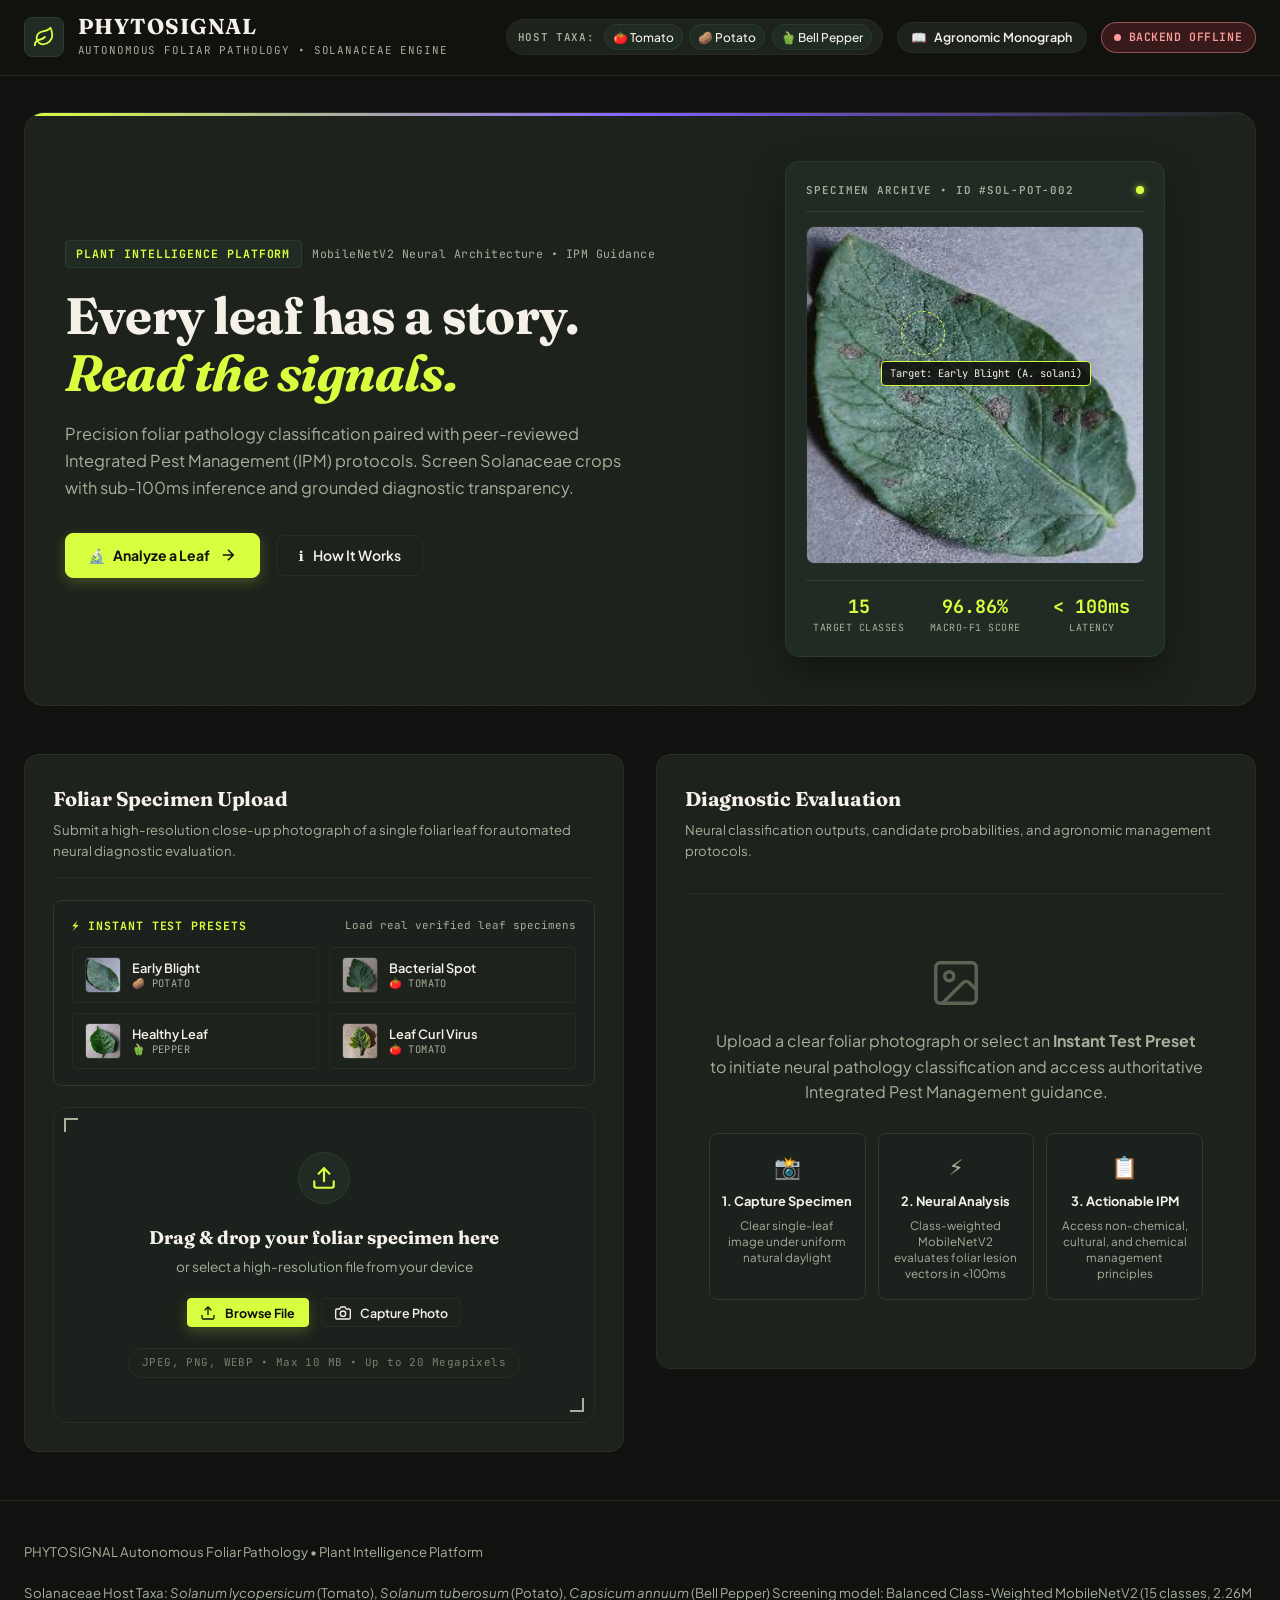
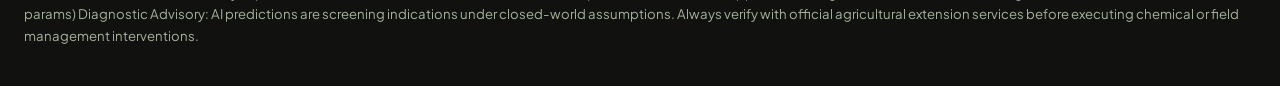
==== frontend/index.html @ 6aa09f36 "feat(safety): integrate leaf-gate model and unsupported species detection into input safety pipeline" ====
<!DOCTYPE html>
<html lang="en">
<head>
  <meta charset="UTF-8">
  <meta name="viewport" content="width=device-width, initial-scale=1.0">
  <meta name="description" content="PHYTOSIGNAL — Commercial-Grade Plant Intelligence Platform for Solanaceae Foliar Disease Screening & IPM Treatment Protocols.">
  <title>PHYTOSIGNAL — The Future of Plant Intelligence</title>
  
  <!-- Botanical Leaf Favicon -->
  <link rel="icon" href="data:image/svg+xml,%3Csvg%20xmlns='http://www.w3.org/2000/svg'%20viewBox='0%200%2024%2024'%3E%3Cpath%20d='M11%2020A7%207%200%200%201%209.8%206.1C15.5%205%2017%204.48%2019%202c1%202%202%204.18%202%208%200%205.5-4.78%2010-10%2010Z'%20fill='%23D7FF3F'/%3E%3C/svg%3E">
  
  <!-- Editorial Google Typography -->
  <link rel="preconnect" href="https://fonts.googleapis.com">
  <link rel="preconnect" href="https://fonts.gstatic.com" crossorigin>
  <link href="https://fonts.googleapis.com/css2?family=Fraunces:ital,opsz,wght@0,9..144,600;0,9..144,700;1,9..144,500;1,9..144,700&family=JetBrains+Mono:wght@400;500;600;700&family=Plus+Jakarta+Sans:wght@400;500;600;700&display=swap" rel="stylesheet">
  
  <!-- Tokenized Editorial Design System Stylesheet -->
  <link rel="stylesheet" href="css/styles.css?v=3.3">
</head>
<body>

  <!-- Top Navigation & Brand Header -->
  <header class="app-header">
    <div class="header-container">
      <div class="brand-section">
        <a href="#" class="brand-glyph" aria-label="PHYTOSIGNAL Home">
          <svg viewBox="0 0 24 24" fill="none" stroke="currentColor" stroke-width="2" stroke-linecap="round" stroke-linejoin="round" aria-hidden="true">
            <path d="M11 20A7 7 0 0 1 9.8 6.1C15.5 5 17 4.48 19 2c1 2 2 4.18 2 8 0 5.5-4.78 10-10 10Z"/>
            <path d="M2 21c0-3 1.85-5.36 5.08-6C9.5 14.52 12 13 13 12"/>
          </svg>
        </a>
        <div class="brand-identity">
          <h1 class="brand-title">PHYTOSIGNAL</h1>
          <p class="brand-subtitle">Autonomous Foliar Pathology &bull; Solanaceae Engine</p>
        </div>
      </div>

      <div class="header-meta">
        <div class="crop-chips" aria-label="Supported Host Crops">
          <span class="chip-label">Host Taxa:</span>
          <span class="chip">🍅 Tomato</span>
          <span class="chip">🥔 Potato</span>
          <span class="chip">🫑 Bell Pepper</span>
        </div>

        <button type="button" id="encyclopedia-open-btn" class="nav-action-btn" aria-label="Open Solanaceae Disease Monograph">
          <span aria-hidden="true">📖</span>
          <span>Agronomic Monograph</span>
        </button>

        <!-- Backend Readiness Indicator Pill -->
        <div id="connection-status" class="status-pill status-checking" role="status" aria-live="polite">
          <span class="status-dot" aria-hidden="true"></span>
          <span id="connection-status-text">Checking backend...</span>
        </div>
      </div>
    </div>
  </header>

  <!-- Editorial Hero Section ("Every leaf has a story.") -->
  <section class="hero-section" aria-label="Product Hero & Capabilities">
    <div class="hero-grid">
      <div class="hero-copy">
        <div class="hero-kicker">
          <span class="kicker-pill">Plant Intelligence Platform</span>
          <span class="kicker-meta">MobileNetV2 Neural Architecture &bull; IPM Guidance</span>
        </div>
        <h2 class="hero-headline">
          Every leaf has a story.<br>
          <span class="hero-headline-accent">Read the signals.</span>
        </h2>
        <p class="hero-standfirst">
          Precision foliar pathology classification paired with peer-reviewed Integrated Pest Management (IPM) protocols. Screen Solanaceae crops with sub-100ms inference and grounded diagnostic transparency.
        </p>
        <div class="hero-actions">
          <a href="#workspace" id="hero-cta-btn" class="btn btn-primary btn-lg">
            <span aria-hidden="true">🔬</span>
            <span>Analyze a Leaf</span>
            <svg width="18" height="18" viewBox="0 0 24 24" fill="none" stroke="currentColor" stroke-width="2" aria-hidden="true">
              <path d="M5 12h14M12 5l7 7-7 7"/>
            </svg>
          </a>
          <button type="button" id="hero-how-it-works-btn" class="btn btn-secondary btn-lg">
            <span aria-hidden="true">ℹ️</span>
            <span>How It Works</span>
          </button>
        </div>
      </div>

      <!-- Hero Specimen Framing Stage -->
      <div class="hero-specimen-stage" aria-hidden="true">
        <div class="specimen-frame">
          <div class="specimen-frame-header">
            <span class="frame-mono-tag">SPECIMEN ARCHIVE &bull; ID #SOL-POT-002</span>
            <span class="frame-status-dot" title="Neural Sensor Calibrated"></span>
          </div>
          <div class="specimen-visual">
            <img class="specimen-hero-img" src="samples/sample_potato_early_blight.jpg" alt="Potato early blight reference specimen" width="340" height="340">
            <div class="specimen-reticle">
              <span class="reticle-target"></span>
              <span class="reticle-label">Target: Early Blight (A. solani)</span>
            </div>
          </div>
          <div class="specimen-frame-footer">
            <div class="specimen-stat">
              <span class="stat-num">15</span>
              <span class="stat-desc">Target Classes</span>
            </div>
            <div class="specimen-stat">
              <span class="stat-num">96.86%</span>
              <span class="stat-desc">Macro-F1 Score</span>
            </div>
            <div class="specimen-stat">
              <span class="stat-num">&lt; 100ms</span>
              <span class="stat-desc">Latency</span>
            </div>
          </div>
        </div>
      </div>
    </div>
  </section>

  <!-- Main Analysis Workspace -->
  <main id="workspace" class="app-container">

    <!-- Dismissible Alert Banner -->
    <div id="alert-banner" class="alert alert-error hidden" role="alert" aria-live="assertive">
      <span class="alert-icon" aria-hidden="true">⚠️</span>
      <div class="alert-content">
        <strong id="alert-title" class="alert-title">Notice</strong>
        <p id="alert-message" class="alert-message"></p>
      </div>
      <button id="alert-dismiss-btn" type="button" class="alert-close" aria-label="Dismiss alert">&times;</button>
    </div>

    <!-- Main Two-Column Analysis Grid -->
    <div class="main-grid">

      <!-- Column 1: Image Upload & Preview Card -->
      <section class="card" aria-labelledby="upload-card-title">
        <div class="card-header">
          <div>
            <h2 id="upload-card-title" class="card-title">Foliar Specimen Upload</h2>
            <p class="card-description">Submit a high-resolution close-up photograph of a single foliar leaf for automated neural diagnostic evaluation.</p>
          </div>
        </div>

        <!-- Quick Test Specimen Presets with Verified Leaf Photographs -->
        <div class="samples-bar">
          <div class="samples-header">
            <span class="samples-title">⚡ Instant Test Presets</span>
            <span class="samples-hint">Load real verified leaf specimens</span>
          </div>
          <div class="samples-grid">
            <button type="button" class="btn-sample" data-sample="sample_potato_early_blight.jpg" data-crop="Potato" data-condition="Early Blight" title="Load Potato Early Blight specimen">
              <img src="samples/sample_potato_early_blight.jpg" alt="Potato early blight thumbnail" width="36" height="36" class="sample-thumbnail">
              <div class="sample-meta">
                <span class="sample-name">Early Blight</span>
                <span class="sample-crop">🥔 Potato</span>
              </div>
            </button>
            <button type="button" class="btn-sample" data-sample="sample_tomato_bacterial_spot.jpg" data-crop="Tomato" data-condition="Bacterial Spot" title="Load Tomato Bacterial Spot specimen">
              <img src="samples/sample_tomato_bacterial_spot.jpg" alt="Tomato bacterial spot thumbnail" width="36" height="36" class="sample-thumbnail">
              <div class="sample-meta">
                <span class="sample-name">Bacterial Spot</span>
                <span class="sample-crop">🍅 Tomato</span>
              </div>
            </button>
            <button type="button" class="btn-sample" data-sample="sample_pepper_healthy.jpg" data-crop="Bell Pepper" data-condition="Healthy" title="Load Healthy Bell Pepper specimen">
              <img src="samples/sample_pepper_healthy.jpg" alt="Healthy bell pepper thumbnail" width="36" height="36" class="sample-thumbnail">
              <div class="sample-meta">
                <span class="sample-name">Healthy Leaf</span>
                <span class="sample-crop">🫑 Pepper</span>
              </div>
            </button>
            <button type="button" class="btn-sample" data-sample="sample_tomato_curl.jpg" data-crop="Tomato" data-condition="Yellow Leaf Curl Virus" title="Load Tomato Yellow Leaf Curl Virus specimen">
              <img src="samples/sample_tomato_curl.jpg" alt="Tomato leaf curl virus thumbnail" width="36" height="36" class="sample-thumbnail">
              <div class="sample-meta">
                <span class="sample-name">Leaf Curl Virus</span>
                <span class="sample-crop">🍅 Tomato</span>
              </div>
            </button>
          </div>
        </div>

        <!-- State 1: Dropzone (Active when no image selected) -->
        <div id="drop-zone" class="drop-zone" tabindex="0" role="button" aria-label="Upload leaf image by drag-and-drop or browsing">
          <div class="drop-zone-icon" aria-hidden="true">
            <svg viewBox="0 0 24 24" fill="none" stroke="currentColor" stroke-width="2" stroke-linecap="round" stroke-linejoin="round">
              <path d="M21 15v4a2 2 0 0 1-2 2H5a2 2 0 0 1-2-2v-4"/>
              <polyline points="17 8 12 3 7 8"/>
              <line x1="12" y1="3" x2="12" y2="15"/>
            </svg>
          </div>
          <p class="drop-zone-primary-text">Drag & drop your foliar specimen here</p>
          <p class="drop-zone-subtext">or select a high-resolution file from your device</p>
          
          <div class="drop-zone-actions">
            <button type="button" id="browse-btn" class="btn btn-primary btn-sm">
              <svg width="16" height="16" viewBox="0 0 24 24" fill="none" stroke="currentColor" stroke-width="2"><path d="M21 15v4a2 2 0 0 1-2 2H5a2 2 0 0 1-2-2v-4"/><polyline points="17 8 12 3 7 8"/><line x1="12" y1="3" x2="12" y2="15"/></svg>
              <span>Browse File</span>
            </button>
            <button type="button" id="camera-btn" class="btn btn-secondary btn-sm">
              <svg width="16" height="16" viewBox="0 0 24 24" fill="none" stroke="currentColor" stroke-width="2"><path d="M23 19a2 2 0 0 1-2 2H3a2 2 0 0 1-2-2V8a2 2 0 0 1 2-2h4l2-3h6l2 3h4a2 2 0 0 1 2 2z"/><circle cx="12" cy="13" r="4"/></svg>
              <span>Capture Photo</span>
            </button>
          </div>

          <input type="file" id="file-input" class="visually-hidden" accept="image/jpeg,image/png,image/webp" aria-label="Choose leaf image file">
          <input type="file" id="camera-input" class="visually-hidden" accept="image/*" capture="environment" aria-label="Take leaf image with camera">
          
          <div>
            <span class="drop-zone-hint">JPEG, PNG, WEBP &bull; Max 10 MB &bull; Up to 20 Megapixels</span>
          </div>
        </div>

        <!-- State 2: Image Preview & Details (Active when file chosen) -->
        <div id="preview-container" class="preview-container hidden">
          <div class="preview-image-wrapper">
            <img id="image-preview" class="preview-image" src="" alt="Selected leaf specimen preview">
          </div>

          <div class="preview-meta">
            <div class="meta-item">
              <span class="meta-label">File Name</span>
              <span id="meta-filename" class="meta-value">&mdash;</span>
            </div>
            <div class="meta-item">
              <span class="meta-label">Resolution</span>
              <span id="meta-dimensions" class="meta-value">&mdash;</span>
            </div>
            <div class="meta-item">
              <span class="meta-label">File Size</span>
              <span id="meta-filesize" class="meta-value">&mdash;</span>
            </div>
          </div>

          <div class="preview-actions">
            <button type="button" id="analyze-btn" class="btn btn-primary" style="flex: 1;">
              <span aria-hidden="true">🔬</span>
              <span>Analyze Foliar Specimen</span>
            </button>
            <button type="button" id="remove-btn" class="btn btn-outline-danger">
              <span>Change Image</span>
            </button>
          </div>
        </div>

        <!-- State 3: Loading Progress Indicator -->
        <div id="loading-container" class="loading-container hidden" role="status" aria-live="polite">
          <div class="spinner" aria-hidden="true"></div>
          <h3 class="loading-title">Evaluating Foliar Morphology...</h3>
          <p class="loading-subtitle">Executing MobileNetV2 neural inference and matching agronomic IPM knowledge base.</p>
        </div>
      </section>

      <!-- Column 2: Diagnostic Results Card -->
      <section class="card results-card" aria-labelledby="results-card-title">
        <div class="card-header">
          <div>
            <h2 id="results-card-title" class="card-title">Diagnostic Evaluation</h2>
            <p class="card-description">Neural classification outputs, candidate probabilities, and agronomic management protocols.</p>
          </div>
          <div style="display: flex; gap: 0.5rem; align-items: center; flex-wrap: wrap;">
            <button type="button" id="copy-guidance-btn" class="btn btn-secondary btn-sm hidden" aria-label="Copy IPM advisory to clipboard">
              <span>📋 Copy Advisory</span>
            </button>
            <button type="button" id="print-advisory-btn" class="btn btn-secondary btn-sm hidden" aria-label="Print advisory report">
              <span>🖨️ Print</span>
            </button>
            <button type="button" id="new-scan-btn" class="btn btn-secondary btn-sm hidden" aria-label="Start a new analysis">
              <span>New Scan</span>
            </button>
          </div>
        </div>

        <!-- Empty State (Shown before any prediction) -->
        <div id="results-empty" class="empty-results-placeholder">
          <svg class="empty-placeholder-icon" viewBox="0 0 24 24" fill="none" stroke="currentColor" stroke-width="1.5" stroke-linecap="round" stroke-linejoin="round" aria-hidden="true">
            <rect width="18" height="18" x="3" y="3" rx="2" ry="2"/>
            <circle cx="9" cy="9" r="2"/>
            <path d="m21 15-3.086-3.086a2 2 0 0 0-2.828 0L6 21"/>
          </svg>
          <p>Upload a clear foliar photograph or select an <strong>Instant Test Preset</strong> to initiate neural pathology classification and access authoritative Integrated Pest Management guidance.</p>

          <div class="empty-steps-container">
            <div class="empty-step">
              <span class="empty-step-icon">📸</span>
              <strong class="empty-step-title">1. Capture Specimen</strong>
              <span class="empty-step-desc">Clear single-leaf image under uniform natural daylight</span>
            </div>
            <div class="empty-step">
              <span class="empty-step-icon">⚡</span>
              <strong class="empty-step-title">2. Neural Analysis</strong>
              <span class="empty-step-desc">Class-weighted MobileNetV2 evaluates foliar lesion vectors in &lt;100ms</span>
            </div>
            <div class="empty-step">
              <span class="empty-step-icon">📋</span>
              <strong class="empty-step-title">3. Actionable IPM</strong>
              <span class="empty-step-desc">Access non-chemical, cultural, and chemical management principles</span>
            </div>
          </div>
        </div>

        <!-- Unsupported / Abstained Input State (no diagnosis is produced) -->
        <div id="results-rejected" class="rejection-state hidden" role="status" aria-live="polite">
          <div class="rejection-icon" aria-hidden="true">
            <svg viewBox="0 0 24 24" fill="none" stroke="currentColor" stroke-width="1.6" stroke-linecap="round" stroke-linejoin="round">
              <path d="M11 20A7 7 0 0 1 9.8 6.1C15.5 5 17 4.48 19 2c1 2 2 4.18 2 8 0 5.5-4.78 10-10 10Z"/>
              <path d="M2 21c0-3 1.85-5.36 5.08-6C9.5 14.52 12 13 13 12"/>
              <line x1="3" y1="3" x2="21" y2="21"/>
            </svg>
          </div>

          <span id="rejection-badge" class="badge badge-warning">Image not verified</span>

          <h3 id="rejection-headline" class="rejection-headline">
            We couldn't verify that this image contains a supported crop leaf.
          </h3>
          <p id="rejection-detail" class="rejection-detail"></p>

          <div class="rejection-guidance">
            <strong>For a reliable screening</strong>
            <ul>
              <li>Photograph a single tomato, potato or bell pepper leaf close up.</li>
              <li>Fill most of the frame with the leaf; avoid wide garden or landscape shots.</li>
              <li>Use even daylight and avoid deep shadow, glare and heavy motion blur.</li>
            </ul>
          </div>

          <button type="button" id="rejection-action-btn" class="btn btn-primary">
            <span aria-hidden="true">↺</span>
            <span>Upload another image</span>
          </button>

          <p class="rejection-note">
            No diagnosis, candidate list or treatment guidance is produced for this image.
          </p>
        </div>

        <!-- Populated Results Content -->
        <div id="results-content" class="hidden" aria-live="polite">

          <!-- Primary Diagnosis Banner -->
          <div class="diagnosis-banner">
            <div class="diagnosis-top">
              <div class="diagnosis-headings">
                <p id="result-crop" class="diagnosis-crop">&mdash;</p>
                <h3 id="result-condition" class="diagnosis-condition">&mdash;</h3>
              </div>
              <span id="result-health-badge" class="badge">&mdash;</span>
            </div>

            <div class="score-panel">
              <span class="score-title">Primary Model Score (Softmax)</span>
              <span id="result-score" class="score-metric">0.0%</span>
            </div>
          </div>

          <!-- Model Score Explanation Notice -->
          <div class="score-context-box">
            <strong>Understanding Model Scores:</strong> Softmax output scores reflect relative distribution across the 15 trained Solanaceae classes under closed-world assumptions. They do not represent calibrated diagnostic certainty or absolute epidemiological probabilities.
          </div>

          <!-- Top 3 Predictions Breakdown -->
          <div class="top-candidates-section">
            <h4 class="section-subtitle">Top 3 Prediction Candidates</h4>
            <div id="candidates-list" class="candidate-list">
              <!-- Dynamically populated candidate items -->
            </div>
          </div>

          <!-- Dedicated Disease Information & Agronomic Guidance Section -->
          <section id="knowledge-section" class="knowledge-section hidden" aria-labelledby="knowledge-section-title">
            <div class="knowledge-header">
              <div class="knowledge-header-left">
                <span aria-hidden="true" class="knowledge-header-icon">🌿</span>
                <h4 id="knowledge-section-title" class="section-subtitle">Agronomic Reference Profile</h4>
              </div>
              <span id="knowledge-context-badge" class="badge badge-primary-subtle">Primary Diagnosis Reference</span>
            </div>

            <!-- Alternative Candidate Exploration Notice -->
            <div id="candidate-exploration-notice" class="alert alert-warning hidden" role="note">
              <span class="alert-icon" aria-hidden="true">ℹ️</span>
              <div class="alert-content">
                <strong class="alert-title">Reference information for this candidate — not a confirmed diagnosis.</strong>
                <p id="candidate-exploration-desc" class="alert-message"></p>
              </div>
            </div>

            <!-- Knowledge Loading State -->
            <div id="knowledge-loading" class="knowledge-loading-box hidden" role="status" aria-live="polite">
              <div class="spinner-small" aria-hidden="true"></div>
              <span>Retrieving agronomic reference profile from knowledge base...</span>
            </div>

            <!-- Knowledge Error & Retry State -->
            <div id="knowledge-error" class="alert alert-error hidden" role="alert">
              <span class="alert-icon" aria-hidden="true">⚠️</span>
              <div class="alert-content">
                <strong class="alert-title">Reference Information Temporarily Unavailable</strong>
                <p id="knowledge-error-message" class="alert-message">Agronomic reference details could not be loaded. The model prediction results above remain valid.</p>
                <button type="button" id="knowledge-retry-btn" class="btn btn-secondary btn-sm" style="margin-top: 0.65rem;">
                  <span>Retry Loading Guidance</span>
                </button>
              </div>
            </div>

            <!-- Populated Knowledge Details Container (Populated safely via DOM APIs) -->
            <div id="knowledge-details" class="knowledge-details hidden">
              <!-- Dynamically rendered knowledge blocks -->
            </div>
          </section>

          <!-- Advisory Disclaimer -->
          <div class="disclaimer-card">
            <div class="disclaimer-header">
              <span aria-hidden="true">📋</span>
              <span>Agronomic Advisory Disclaimer</span>
            </div>
            <p id="result-disclaimer" class="disclaimer-body">&mdash;</p>
          </div>

        </div>
      </section>

    </div>
  </main>

  <!-- How It Works Educational Modal -->
  <div id="how-it-works-modal" class="modal-backdrop hidden" role="dialog" aria-modal="true" aria-labelledby="how-it-works-title">
    <div class="modal-dialog">
      <div class="modal-header">
        <h3 id="how-it-works-title" class="modal-title">
          <span>🔬</span>
          <span>How PHYTOSIGNAL Works</span>
        </h3>
        <button type="button" id="how-it-works-close-btn" class="modal-close-btn" aria-label="Close modal">&times;</button>
      </div>
      <div class="modal-body">
        <div class="knowledge-block">
          <h4 class="knowledge-block-title">
            <span>🌿</span>
            <span>1. Foliar Input Standardization</span>
          </h4>
          <p class="knowledge-text">
            The platform ingests JPEG, PNG, and WebP foliar images up to 10 MB and 20 megapixels. The input image is preprocessed deterministically: bounded memory allocation, decompression bomb safeguards, aspect-ratio preservation, and normalization to 224&times;224 RGB tensors.
          </p>
        </div>

        <div class="knowledge-block">
          <h4 class="knowledge-block-title">
            <span>⚡</span>
            <span>2. MobileNetV2 Neural Feature Extraction</span>
          </h4>
          <p class="knowledge-text">
            A class-weighted MobileNetV2 architecture with depthwise separable convolutions analyzes hierarchical lesion features (chlorosis, necrotic spots, concentric rings, pustules, vascular browning). Inference executes with sub-100ms latency on CPU, generating distribution scores across 15 trained Solanaceae classes.
          </p>
        </div>

        <div class="knowledge-block">
          <h4 class="knowledge-block-title">
            <span>⚖️</span>
            <span>3. Closed-World Softmax Distribution</span>
          </h4>
          <p class="knowledge-text">
            Output scores represent relative softmax distribution across the 15 registered classes under closed-world assumptions. They do not constitute calibrated statistical certainties. The top-3 candidate classes are always surfaced to ensure diagnostic transparency.
          </p>
        </div>

        <div class="knowledge-block">
          <h4 class="knowledge-block-title">
            <span>📋</span>
            <span>4. Grounded IPM Knowledge Base Integration</span>
          </h4>
          <p class="knowledge-text">
            Each condition is linked to peer-reviewed Integrated Pest Management (IPM) protocols. The system provides causal pathogen taxonomy, foliar symptom summaries, environmental transmission factors, non-chemical & cultural controls, and cautious chemical principles.
          </p>
        </div>

        <div class="knowledge-callout knowledge-callout-warning">
          <strong>Advisory Limitation:</strong> PHYTOSIGNAL is an automated foliar screening assistant, not a definitive agronomic laboratory diagnosis. Always consult certified agricultural extension specialists before applying pesticide interventions.
        </div>
      </div>
    </div>
  </div>

  <!-- Disease Encyclopedia Modal Dialog -->
  <div id="encyclopedia-modal" class="modal-backdrop hidden" role="dialog" aria-modal="true" aria-labelledby="encyclopedia-title">
    <div class="modal-dialog">
      <div class="modal-header">
        <h3 id="encyclopedia-title" class="modal-title">
          <span>🌿</span>
          <span>Solanaceae Disease Monograph & Encyclopedia</span>
        </h3>
        <button type="button" id="encyclopedia-close-btn" class="modal-close-btn" aria-label="Close encyclopedia">&times;</button>
      </div>
      <div class="modal-body">
        <div class="encyclopedia-select-row">
          <label for="encyclopedia-select" class="encyclopedia-select-label">Select Disease Condition (15 Registered Classes):</label>
          <select id="encyclopedia-select" class="encyclopedia-select">
            <optgroup label="🍅 Tomato (Solanum lycopersicum)">
              <option value="5">Tomato: Bacterial Spot (Xanthomonas spp.)</option>
              <option value="6">Tomato: Early Blight (Alternaria solani)</option>
              <option value="7">Tomato: Late Blight (Phytophthora infestans)</option>
              <option value="8">Tomato: Leaf Mold (Passalora fulva)</option>
              <option value="9">Tomato: Septoria Leaf Spot (Septoria lycopersici)</option>
              <option value="10">Tomato: Spider Mites (Tetranychus urticae)</option>
              <option value="11">Tomato: Target Spot (Corynespora cassiicola)</option>
              <option value="12">Tomato: Yellow Leaf Curl Virus (TYLCV)</option>
              <option value="13">Tomato: Mosaic Virus (ToMV)</option>
              <option value="14">Tomato: Healthy Specimen</option>
            </optgroup>
            <optgroup label="🥔 Potato (Solanum tuberosum)">
              <option value="2">Potato: Early Blight (Alternaria solani)</option>
              <option value="3">Potato: Late Blight (Phytophthora infestans)</option>
              <option value="4">Potato: Healthy Specimen</option>
            </optgroup>
            <optgroup label="🫑 Bell Pepper (Capsicum annuum)">
              <option value="0">Bell Pepper: Bacterial Spot (Xanthomonas euvesicatoria)</option>
              <option value="1">Bell Pepper: Healthy Specimen</option>
            </optgroup>
          </select>
        </div>

        <div id="encyclopedia-loading" class="knowledge-loading-box hidden" role="status" aria-live="polite">
          <div class="spinner-small" aria-hidden="true"></div>
          <span>Retrieving complete agronomic monograph from knowledge base...</span>
        </div>

        <div id="encyclopedia-content" class="knowledge-details">
          <!-- Dynamically populated via safe DOM APIs -->
        </div>
      </div>
    </div>
  </div>

  <!-- Interactive Toast Notification -->
  <div id="toast" class="toast hidden" role="status" aria-live="polite">
    <span id="toast-icon">✓</span>
    <span id="toast-message">Copied to clipboard</span>
  </div>

  <!-- Professional Footer -->
  <footer class="app-footer">
    <div class="footer-container">
      <div class="footer-brand">
        <span class="footer-logo">PHYTOSIGNAL</span>
        <span class="footer-tagline">Autonomous Foliar Pathology &bull; Plant Intelligence Platform</span>
      </div>
      <div class="footer-meta">
        <span>Solanaceae Host Taxa: <em>Solanum lycopersicum</em> (Tomato), <em>Solanum tuberosum</em> (Potato), <em>Capsicum annuum</em> (Bell Pepper)</span>
        <span>Screening model: Balanced Class-Weighted MobileNetV2 (15 classes, 2.26M params)</span>
        <span class="footer-disclaimer">Diagnostic Advisory: AI predictions are screening indications under closed-world assumptions. Always verify with official agricultural extension services before executing chemical or field management interventions.</span>
      </div>
    </div>
  </footer>

  <!-- Scripts -->
  <script src="js/api.js?v=3.3"></script>
  <script src="js/app.js?v=3.3"></script>
</body>
</html>
---- frontend/css/styles.css ----
/**
 * PHYTOSIGNAL — The Future of Plant Intelligence
 * High-End AgriTech Editorial Design System & Responsive Styles
 *
 * Primary Palette:
 * - Obsidian Ink:      #11120F
 * - Deep Forest:       #202C23
 * - Acid Lime:         #D7FF3F
 * - Electric Violet:   #8561FF
 * - Warm Ivory:        #F5F1E8
 * - Muted Sage:        #A5B19A
 * - Soft Graphite:     #2A2D27
 */

/* ==========================================================================
   Design Tokens & CSS Custom Properties
   ========================================================================== */
:root {
  /* Brand Primitive Colors */
  --color-obsidian: #11120F;
  --color-deep-forest: #202C23;
  --color-acid-lime: #D7FF3F;
  --color-electric-violet: #8561FF;
  --color-warm-ivory: #F5F1E8;
  --color-muted-sage: #A5B19A;
  --color-soft-graphite: #2A2D27;

  /* Extended Surface & Contrast Tones */
  --color-bg-base: #11120F;
  --color-bg-elevated: #181A16;
  --color-surface-dark: #1E221C;
  --color-surface-forest: #202C23;
  --color-surface-card: #1B211C;
  --color-surface-ivory: #F5F1E8;
  --color-surface-ivory-card: #FAF8F2;
  --color-surface-ivory-muted: #EAE4D5;

  /* Typography Colors */
  --color-text-ivory: #F5F1E8;
  --color-text-sage: #A5B19A;
  --color-text-dim: #75816B;
  --color-text-obsidian: #11120F;
  --color-text-graphite: #2A2D27;
  --color-text-muted-dark: #464E40;

  /* Interactive & Accent States */
  --color-accent-primary: #D7FF3F;        /* Acid Lime */
  --color-accent-primary-hover: #C5EE2F;
  --color-accent-secondary: #8561FF;      /* Electric Violet */
  --color-accent-secondary-hover: #734DEC;

  /* Borders & Rules */
  --color-border-dark: #2A2D27;
  --color-border-forest: #2D3A2F;
  --color-border-sage-subtle: rgba(165, 177, 154, 0.22);
  --color-border-ivory: #DFD7C7;
  --color-border-focus: #D7FF3F;

  /* Status Colors (WCAG AA Compliant Combinations) */
  --color-healthy-bg: #1B2E20;
  --color-healthy-text: #D7FF3F;
  --color-healthy-border: rgba(215, 255, 63, 0.4);

  --color-diseased-bg: #381A1A;
  --color-diseased-text: #FF9B9B;
  --color-diseased-border: rgba(255, 155, 155, 0.45);

  --color-warning-bg: #322812;
  --color-warning-text: #FFD25F;
  --color-warning-border: rgba(255, 210, 95, 0.45);

  --color-info-bg: #221E38;
  --color-info-text: #BAA4FF;
  --color-info-border: rgba(186, 164, 255, 0.45);

  /* Typography Stacks */
  --font-display: "Playfair Display", "Fraunces", "Outfit", Georgia, serif;
  --font-sans: "Plus Jakarta Sans", system-ui, -apple-system, BlinkMacSystemFont, "Segoe UI", Roboto, "Helvetica Neue", sans-serif;
  --font-mono: "JetBrains Mono", ui-monospace, SFMono-Regular, Menlo, Monaco, Consolas, monospace;

  /* Geometric Dimensions & Layout */
  --container-max-width: 1280px;
  --radius-xs: 4px;
  --radius-sm: 8px;
  --radius-md: 14px;
  --radius-lg: 20px;
  --radius-full: 9999px;

  /* Motion & Transitions */
  --transition-fast: 140ms cubic-bezier(0.4, 0, 0.2, 1);
  --transition-normal: 240ms cubic-bezier(0.16, 1, 0.3, 1);
  --transition-spring: 380ms cubic-bezier(0.34, 1.56, 0.64, 1);
}

/* ==========================================================================
   CSS Reset & Base Architecture
   ========================================================================== */
*, *::before, *::after {
  box-sizing: border-box;
  margin: 0;
  padding: 0;
}

html {
  font-size: 16px;
  -webkit-text-size-adjust: 100%;
  scroll-behavior: smooth;
  height: 100%;
}

body {
  font-family: var(--font-sans);
  background-color: var(--color-bg-base);
  color: var(--color-text-ivory);
  line-height: 1.6;
  min-height: 100%;
  display: flex;
  flex-direction: column;
  -webkit-font-smoothing: antialiased;
  -moz-osx-font-smoothing: grayscale;
  background-image: 
    radial-gradient(rgba(165, 177, 154, 0.04) 1px, transparent 1px);
  background-size: 24px 24px;
}

a {
  color: inherit;
  text-decoration: none;
  transition: color var(--transition-fast);
}

img {
  max-width: 100%;
  display: block;
}

button {
  font-family: inherit;
  cursor: pointer;
}

.visually-hidden {
  position: absolute !important;
  width: 1px !important;
  height: 1px !important;
  padding: 0 !important;
  margin: -1px !important;
  overflow: hidden !important;
  clip: rect(0, 0, 0, 0) !important;
  white-space: nowrap !important;
  border: 0 !important;
}

.hidden {
  display: none !important;
}

/* Focus Visibility */
:focus-visible {
  outline: 2px solid var(--color-acid-lime);
  outline-offset: 3px;
}

/* ==========================================================================
   Top Navigation & Header
   ========================================================================== */
.app-header {
  background-color: rgba(17, 18, 15, 0.94);
  backdrop-filter: blur(12px);
  -webkit-backdrop-filter: blur(12px);
  border-bottom: 1px solid var(--color-border-dark);
  position: sticky;
  top: 0;
  z-index: 50;
  padding: 0.95rem 1.5rem;
}

.header-container {
  max-width: var(--container-max-width);
  margin: 0 auto;
  display: flex;
  align-items: center;
  justify-content: space-between;
  flex-wrap: wrap;
  gap: 1.25rem;
}

.brand-section {
  display: flex;
  align-items: center;
  gap: 0.85rem;
}

.brand-glyph {
  width: 40px;
  height: 40px;
  background: var(--color-deep-forest);
  border: 1px solid var(--color-border-forest);
  border-radius: var(--radius-sm);
  display: flex;
  align-items: center;
  justify-content: center;
  color: var(--color-acid-lime);
  flex-shrink: 0;
  transition: transform var(--transition-spring), border-color var(--transition-fast);
}

.brand-glyph:hover {
  transform: rotate(-6deg) scale(1.06);
  border-color: var(--color-acid-lime);
}

.brand-glyph svg {
  width: 22px;
  height: 22px;
}

.brand-identity {
  display: flex;
  flex-direction: column;
}

.brand-title {
  font-family: var(--font-display);
  font-size: 1.35rem;
  font-weight: 700;
  letter-spacing: 0.04em;
  color: var(--color-warm-ivory);
  line-height: 1.1;
  text-transform: uppercase;
}

.brand-subtitle {
  font-family: var(--font-mono);
  font-size: 0.68rem;
  letter-spacing: 0.08em;
  color: var(--color-muted-sage);
  text-transform: uppercase;
  margin-top: 0.2rem;
}

.header-meta {
  display: flex;
  align-items: center;
  gap: 0.85rem;
  flex-wrap: wrap;
}

.crop-chips {
  display: flex;
  align-items: center;
  gap: 0.4rem;
  background: var(--color-surface-dark);
  border: 1px solid var(--color-border-dark);
  padding: 0.25rem 0.65rem;
  border-radius: var(--radius-full);
}

.chip-label {
  font-family: var(--font-mono);
  font-size: 0.68rem;
  font-weight: 600;
  color: var(--color-muted-sage);
  text-transform: uppercase;
  letter-spacing: 0.06em;
  margin-right: 0.2rem;
}

.chip {
  font-size: 0.75rem;
  font-weight: 500;
  padding: 0.15rem 0.5rem;
  border-radius: var(--radius-full);
  background: var(--color-deep-forest);
  color: var(--color-warm-ivory);
  border: 1px solid var(--color-border-forest);
  transition: all var(--transition-fast);
}

.chip:hover {
  border-color: var(--color-acid-lime);
  color: var(--color-acid-lime);
  transform: translateY(-1px);
}

/* Nav Action Buttons */
.nav-action-btn {
  background: var(--color-surface-dark);
  color: var(--color-warm-ivory);
  border: 1px solid var(--color-border-dark);
  font-size: 0.78rem;
  font-weight: 600;
  padding: 0.4rem 0.85rem;
  border-radius: var(--radius-full);
  display: inline-flex;
  align-items: center;
  gap: 0.45rem;
  transition: all var(--transition-fast);
}

.nav-action-btn:hover {
  background: var(--color-deep-forest);
  border-color: var(--color-acid-lime);
  color: var(--color-acid-lime);
  transform: translateY(-1px);
}

/* Status Indicator Pill */
.status-pill {
  display: inline-flex;
  align-items: center;
  gap: 0.45rem;
  padding: 0.35rem 0.8rem;
  border-radius: var(--radius-full);
  font-family: var(--font-mono);
  font-size: 0.72rem;
  font-weight: 600;
  text-transform: uppercase;
  letter-spacing: 0.05em;
  transition: all var(--transition-normal);
}

.status-dot {
  width: 7px;
  height: 7px;
  border-radius: 50%;
  display: inline-block;
  flex-shrink: 0;
}

.status-checking {
  background: var(--color-warning-bg);
  color: var(--color-warning-text);
  border: 1px solid var(--color-warning-border);
}

.status-checking .status-dot {
  background-color: #FFD25F;
  animation: pulse-dot 1.4s infinite;
}

.status-ready {
  background: var(--color-healthy-bg);
  color: var(--color-acid-lime);
  border: 1px solid var(--color-healthy-border);
}

.status-ready .status-dot {
  background-color: var(--color-acid-lime);
  box-shadow: 0 0 8px rgba(215, 255, 63, 0.6);
}

.status-offline {
  background: var(--color-diseased-bg);
  color: var(--color-diseased-text);
  border: 1px solid var(--color-diseased-border);
}

.status-offline .status-dot {
  background-color: #FF9B9B;
}

@keyframes pulse-dot {
  0%, 100% { opacity: 1; transform: scale(1); }
  50% { opacity: 0.35; transform: scale(0.8); }
}

/* ==========================================================================
   Editorial Hero Section ("Every leaf has a story.")
   ========================================================================== */
.hero-section {
  max-width: var(--container-max-width);
  margin: 2.25rem auto 1.5rem;
  padding: 0 1.5rem;
  width: 100%;
}

.hero-grid {
  display: grid;
  grid-template-columns: 1.25fr 0.95fr;
  gap: 2.5rem;
  align-items: center;
  background: var(--color-surface-dark);
  border: 1px solid var(--color-border-dark);
  border-radius: var(--radius-lg);
  padding: 3rem 2.5rem;
  position: relative;
  overflow: hidden;
}

.hero-grid::before {
  content: '';
  position: absolute;
  top: 0;
  left: 0;
  width: 100%;
  height: 3px;
  background: linear-gradient(90deg, var(--color-acid-lime) 0%, var(--color-electric-violet) 50%, transparent 100%);
}

.hero-copy {
  display: flex;
  flex-direction: column;
}

.hero-kicker {
  display: flex;
  align-items: center;
  gap: 0.65rem;
  flex-wrap: wrap;
  margin-bottom: 1.15rem;
}

.kicker-pill {
  font-family: var(--font-mono);
  font-size: 0.72rem;
  font-weight: 700;
  text-transform: uppercase;
  letter-spacing: 0.08em;
  background: var(--color-deep-forest);
  color: var(--color-acid-lime);
  border: 1px solid var(--color-border-forest);
  padding: 0.25rem 0.65rem;
  border-radius: var(--radius-xs);
}

.kicker-meta {
  font-family: var(--font-mono);
  font-size: 0.72rem;
  color: var(--color-muted-sage);
  letter-spacing: 0.04em;
}

.hero-headline {
  font-family: var(--font-display);
  font-size: clamp(2.2rem, 4vw, 3.4rem);
  font-weight: 700;
  color: var(--color-warm-ivory);
  letter-spacing: -0.015em;
  line-height: 1.12;
  margin-bottom: 1.15rem;
}

.hero-headline-accent {
  font-style: italic;
  color: var(--color-acid-lime);
}

.hero-standfirst {
  font-size: 1.025rem;
  color: var(--color-muted-sage);
  line-height: 1.65;
  max-width: 580px;
  margin-bottom: 2rem;
}

.hero-actions {
  display: flex;
  align-items: center;
  gap: 1rem;
  flex-wrap: wrap;
}

/* Hero Specimen Framing Stage */
.hero-specimen-stage {
  display: flex;
  justify-content: center;
}

.specimen-frame {
  background: var(--color-surface-forest);
  border: 1px solid var(--color-border-forest);
  border-radius: var(--radius-md);
  padding: 1.25rem;
  width: 100%;
  max-width: 380px;
  box-shadow: 0 16px 36px rgba(0, 0, 0, 0.4);
  position: relative;
}

.specimen-frame-header {
  display: flex;
  align-items: center;
  justify-content: space-between;
  padding-bottom: 0.75rem;
  margin-bottom: 0.85rem;
  border-bottom: 1px solid rgba(165, 177, 154, 0.15);
}

.frame-mono-tag {
  font-family: var(--font-mono);
  font-size: 0.68rem;
  font-weight: 600;
  color: var(--color-muted-sage);
  letter-spacing: 0.08em;
}

.frame-status-dot {
  width: 8px;
  height: 8px;
  background-color: var(--color-acid-lime);
  border-radius: 50%;
  box-shadow: 0 0 6px rgba(215, 255, 63, 0.7);
}

.specimen-visual {
  position: relative;
  width: 100%;
  aspect-ratio: 1 / 1;
  border-radius: var(--radius-sm);
  overflow: hidden;
  background: #0D120E;
  border: 1px solid rgba(165, 177, 154, 0.2);
}

.specimen-hero-img {
  width: 100%;
  height: 100%;
  object-fit: cover;
  transition: transform 0.6s cubic-bezier(0.16, 1, 0.3, 1);
}

.specimen-frame:hover .specimen-hero-img {
  transform: scale(1.05);
}

.specimen-reticle {
  position: absolute;
  top: 25%;
  left: 28%;
  pointer-events: none;
}

.reticle-target {
  width: 44px;
  height: 44px;
  border: 1.5px dashed var(--color-acid-lime);
  border-radius: 50%;
  display: block;
  animation: pulse-reticle 2.5s infinite;
}

@keyframes pulse-reticle {
  0%, 100% { transform: scale(1); opacity: 0.9; }
  50% { transform: scale(1.15); opacity: 0.5; }
}

.reticle-label {
  position: absolute;
  top: 50px;
  left: -20px;
  background: rgba(17, 18, 15, 0.88);
  border: 1px solid var(--color-acid-lime);
  color: var(--color-warm-ivory);
  font-family: var(--font-mono);
  font-size: 0.65rem;
  padding: 0.2rem 0.5rem;
  border-radius: var(--radius-xs);
  white-space: nowrap;
}

.specimen-frame-footer {
  display: grid;
  grid-template-columns: repeat(3, 1fr);
  gap: 0.75rem;
  padding-top: 1rem;
  margin-top: 1rem;
  border-top: 1px solid rgba(165, 177, 154, 0.15);
  text-align: center;
}

.specimen-stat {
  display: flex;
  flex-direction: column;
}

.stat-num {
  font-family: var(--font-mono);
  font-size: 1.15rem;
  font-weight: 700;
  color: var(--color-acid-lime);
  line-height: 1.1;
}

.stat-desc {
  font-family: var(--font-mono);
  font-size: 0.62rem;
  color: var(--color-muted-sage);
  text-transform: uppercase;
  letter-spacing: 0.05em;
  margin-top: 0.2rem;
}

/* Hero Responsive Breakpoints */
@media (max-width: 980px) {
  .hero-grid {
    grid-template-columns: 1fr;
    padding: 2.25rem 1.75rem;
    gap: 2rem;
  }

  .hero-specimen-stage {
    justify-content: flex-start;
  }

  .specimen-frame {
    max-width: 100%;
  }
}

@media (max-width: 640px) {
  .hero-section {
    padding: 0 1rem;
    margin: 1.25rem auto 1rem;
  }

  .hero-grid {
    padding: 1.5rem 1.15rem;
    gap: 1.5rem;
  }

  .hero-headline {
    font-size: 1.85rem;
  }

  .hero-standfirst {
    font-size: 0.95rem;
  }

  .hero-actions {
    flex-direction: column;
    width: 100%;
  }

  .hero-actions .btn {
    width: 100%;
  }

  .specimen-frame {
    padding: 1rem;
  }

  .specimen-frame-footer {
    grid-template-columns: repeat(3, 1fr);
    gap: 0.35rem;
  }

  .stat-num {
    font-size: 1rem;
  }

  .stat-desc {
    font-size: 0.58rem;
  }

  .app-header {
    padding: 0.75rem 1rem;
  }

  .header-container {
    flex-direction: column;
    align-items: flex-start;
    gap: 0.75rem;
  }

  .header-meta {
    width: 100%;
    justify-content: space-between;
    gap: 0.5rem;
  }

  .crop-chips {
    flex-wrap: wrap;
  }
}

/* ==========================================================================
   Buttons & Micro-Interactions
   ========================================================================== */
.btn {
  display: inline-flex;
  align-items: center;
  justify-content: center;
  gap: 0.55rem;
  font-family: var(--font-sans);
  font-size: 0.875rem;
  font-weight: 600;
  padding: 0.65rem 1.35rem;
  border-radius: var(--radius-sm);
  cursor: pointer;
  border: 1px solid transparent;
  transition: all var(--transition-fast);
  white-space: nowrap;
}

.btn:disabled {
  opacity: 0.45;
  cursor: not-allowed;
  transform: none !important;
}

/* Hero Primary: Acid Lime on Obsidian Ink */
.btn-hero-primary,
.btn-primary {
  background: var(--color-acid-lime);
  color: var(--color-obsidian);
  font-weight: 700;
  border-color: var(--color-acid-lime);
  box-shadow: 0 4px 14px rgba(215, 255, 63, 0.22);
}

.btn-hero-primary:hover:not(:disabled),
.btn-primary:hover:not(:disabled) {
  background: var(--color-accent-primary-hover);
  color: var(--color-obsidian);
  border-color: var(--color-accent-primary-hover);
  transform: translateY(-2px);
  box-shadow: 0 6px 20px rgba(215, 255, 63, 0.35);
}

.btn-hero-secondary {
  background: transparent;
  color: var(--color-warm-ivory);
  border: 1px solid var(--color-border-forest);
}

.btn-hero-secondary:hover:not(:disabled) {
  background: var(--color-surface-dark);
  border-color: var(--color-muted-sage);
  transform: translateY(-2px);
}

.btn-secondary {
  background: var(--color-surface-dark);
  color: var(--color-warm-ivory);
  border: 1px solid var(--color-border-dark);
}

.btn-secondary:hover:not(:disabled) {
  background: var(--color-deep-forest);
  border-color: var(--color-muted-sage);
  transform: translateY(-1px);
}

.btn-sm {
  font-size: 0.78rem;
  padding: 0.35rem 0.8rem;
  border-radius: var(--radius-xs);
}

.btn-outline-danger {
  background: transparent;
  color: #FF9B9B;
  border-color: rgba(255, 155, 155, 0.3);
}

.btn-outline-danger:hover:not(:disabled) {
  background: var(--color-diseased-bg);
  border-color: #FF9B9B;
}

/* ==========================================================================
   Main Application Body & Two-Column Grid
   ========================================================================== */
.app-container {
  max-width: var(--container-max-width);
  margin: 1.5rem auto 3rem;
  padding: 0 1.5rem;
  width: 100%;
  flex: 1;
}

.main-grid {
  display: grid;
  grid-template-columns: 1fr 1fr;
  gap: 2rem;
  align-items: start;
}

@media (max-width: 980px) {
  .main-grid {
    grid-template-columns: 1fr;
    gap: 2rem;
  }
}

/* ==========================================================================
   Cards & Surfaces
   ========================================================================== */
.card {
  background: var(--color-surface-dark);
  border: 1px solid var(--color-border-dark);
  border-radius: var(--radius-md);
  padding: 1.75rem;
  position: relative;
  overflow: hidden;
  transition: border-color var(--transition-fast);
}

.card:hover {
  border-color: var(--color-border-forest);
}

.card-header {
  display: flex;
  align-items: flex-start;
  justify-content: space-between;
  margin-bottom: 1.35rem;
  padding-bottom: 1rem;
  border-bottom: 1px solid var(--color-border-dark);
  gap: 1rem;
  flex-wrap: wrap;
}

.card-title {
  font-family: var(--font-display);
  font-size: 1.25rem;
  font-weight: 700;
  color: var(--color-warm-ivory);
  letter-spacing: -0.01em;
}

.card-description {
  font-size: 0.825rem;
  color: var(--color-muted-sage);
  margin-top: 0.25rem;
}

/* ==========================================================================
   Instant Specimen Presets Bar
   ========================================================================== */
.samples-bar {
  background: var(--color-surface-card);
  border: 1px solid var(--color-border-forest);
  border-radius: var(--radius-sm);
  padding: 1rem 1.15rem;
  margin-bottom: 1.35rem;
}

.samples-header {
  display: flex;
  align-items: center;
  justify-content: space-between;
  margin-bottom: 0.75rem;
}

.samples-title {
  font-family: var(--font-mono);
  font-size: 0.72rem;
  font-weight: 700;
  color: var(--color-acid-lime);
  text-transform: uppercase;
  letter-spacing: 0.08em;
  display: flex;
  align-items: center;
  gap: 0.4rem;
}

.samples-hint {
  font-family: var(--font-mono);
  font-size: 0.68rem;
  color: var(--color-muted-sage);
}

.samples-grid {
  display: grid;
  grid-template-columns: repeat(2, 1fr);
  gap: 0.65rem;
}

@media (max-width: 520px) {
  .samples-grid {
    grid-template-columns: 1fr;
  }
}

.btn-sample {
  background: var(--color-surface-dark);
  color: var(--color-warm-ivory);
  border: 1px solid var(--color-border-dark);
  padding: 0.55rem 0.75rem;
  border-radius: var(--radius-xs);
  cursor: pointer;
  display: flex;
  align-items: center;
  gap: 0.65rem;
  transition: all var(--transition-fast);
  text-align: left;
  width: 100%;
}

.btn-sample:hover {
  background: var(--color-deep-forest);
  border-color: var(--color-acid-lime);
  transform: translateY(-2px);
  box-shadow: 0 4px 12px rgba(0, 0, 0, 0.3);
}

.btn-sample img {
  width: 36px !important;
  height: 36px !important;
  max-width: 36px !important;
  max-height: 36px !important;
  border-radius: var(--radius-xs);
  object-fit: cover;
  border: 1px solid var(--color-border-forest);
  flex-shrink: 0;
  display: block;
}

.sample-meta {
  display: flex;
  flex-direction: column;
  overflow: hidden;
}

.sample-name {
  font-size: 0.8rem;
  font-weight: 600;
  color: var(--color-warm-ivory);
  white-space: nowrap;
  overflow: hidden;
  text-overflow: ellipsis;
}

.sample-crop {
  font-family: var(--font-mono);
  font-size: 0.65rem;
  color: var(--color-muted-sage);
  text-transform: uppercase;
  letter-spacing: 0.04em;
}

/* ==========================================================================
   Image Drop Zone Canvas (Refined Scientific Surface)
   ========================================================================== */
.drop-zone {
  border: 1px solid var(--color-border-dark);
  border-radius: var(--radius-md);
  padding: 2.75rem 1.75rem;
  text-align: center;
  background: var(--color-surface-card);
  cursor: pointer;
  transition: all var(--transition-normal);
  position: relative;
}

/* Precise Technical Corner Marks */
.drop-zone::before,
.drop-zone::after {
  content: '';
  position: absolute;
  width: 14px;
  height: 14px;
  pointer-events: none;
}

.drop-zone::before {
  top: 10px;
  left: 10px;
  border-top: 2px solid var(--color-muted-sage);
  border-left: 2px solid var(--color-muted-sage);
}

.drop-zone::after {
  bottom: 10px;
  right: 10px;
  border-bottom: 2px solid var(--color-muted-sage);
  border-right: 2px solid var(--color-muted-sage);
}

.drop-zone:hover {
  border-color: var(--color-acid-lime);
  background: #172119;
  transform: translateY(-2px);
}

.drop-zone.drag-over {
  border-color: var(--color-acid-lime);
  background: var(--color-deep-forest);
  box-shadow: 0 0 24px rgba(215, 255, 63, 0.15);
}

.drop-zone-icon {
  width: 52px;
  height: 52px;
  margin: 0 auto 1.15rem;
  background: var(--color-deep-forest);
  border: 1px solid var(--color-border-forest);
  border-radius: 50%;
  display: flex;
  align-items: center;
  justify-content: center;
  color: var(--color-acid-lime);
  transition: transform var(--transition-spring), border-color var(--transition-fast);
}

.drop-zone:hover .drop-zone-icon {
  transform: translateY(-3px) scale(1.08);
  border-color: var(--color-acid-lime);
}

.drop-zone-icon svg {
  width: 26px;
  height: 26px;
}

.drop-zone-primary-text {
  font-family: var(--font-display);
  font-size: 1.15rem;
  font-weight: 700;
  color: var(--color-warm-ivory);
  margin-bottom: 0.25rem;
}

.drop-zone-subtext {
  font-size: 0.85rem;
  color: var(--color-muted-sage);
  margin-bottom: 1.25rem;
}

.drop-zone-actions {
  display: flex;
  align-items: center;
  justify-content: center;
  gap: 0.75rem;
  flex-wrap: wrap;
  margin-bottom: 1.25rem;
}

.drop-zone-hint {
  font-family: var(--font-mono);
  font-size: 0.68rem;
  color: var(--color-text-dim);
  background: var(--color-surface-dark);
  border: 1px solid var(--color-border-dark);
  padding: 0.35rem 0.8rem;
  border-radius: var(--radius-full);
  display: inline-block;
  letter-spacing: 0.04em;
}

/* ==========================================================================
   Image Preview Canvas
   ========================================================================== */
.preview-container {
  display: flex;
  flex-direction: column;
  gap: 1.25rem;
  animation: fadeIn var(--transition-normal);
}

.preview-image-wrapper {
  position: relative;
  width: 100%;
  max-height: 380px;
  border-radius: var(--radius-sm);
  overflow: hidden;
  background: #090B09;
  border: 1px solid var(--color-border-forest);
  display: flex;
  align-items: center;
  justify-content: center;
}

.preview-image {
  max-width: 100%;
  max-height: 380px;
  object-fit: contain;
  display: block;
  transition: transform var(--transition-normal);
}

.preview-image-wrapper:hover .preview-image {
  transform: scale(1.02);
}

.preview-meta {
  display: grid;
  grid-template-columns: repeat(3, 1fr);
  gap: 0.75rem;
  background: var(--color-surface-card);
  padding: 0.95rem;
  border-radius: var(--radius-sm);
  border: 1px solid var(--color-border-forest);
}

.meta-item {
  display: flex;
  flex-direction: column;
}

.meta-label {
  font-family: var(--font-mono);
  font-size: 0.65rem;
  font-weight: 700;
  text-transform: uppercase;
  letter-spacing: 0.08em;
  color: var(--color-muted-sage);
  margin-bottom: 0.25rem;
}

.meta-value {
  font-family: var(--font-mono);
  font-size: 0.825rem;
  font-weight: 600;
  color: var(--color-warm-ivory);
  white-space: nowrap;
  overflow: hidden;
  text-overflow: ellipsis;
}

.preview-actions {
  display: flex;
  gap: 0.75rem;
  flex-wrap: wrap;
}

/* ==========================================================================
   Loading State (Scientific Progress Indicator)
   ========================================================================== */
.loading-container {
  padding: 3.5rem 1.5rem;
  text-align: center;
  display: flex;
  flex-direction: column;
  align-items: center;
  justify-content: center;
  animation: fadeIn var(--transition-normal);
}

.spinner {
  width: 48px;
  height: 48px;
  border: 3px solid rgba(215, 255, 63, 0.15);
  border-top-color: var(--color-acid-lime);
  border-radius: 50%;
  animation: spin 0.85s linear infinite;
  margin-bottom: 1.5rem;
}

.spinner-small {
  width: 16px;
  height: 16px;
  border: 2px solid rgba(215, 255, 63, 0.2);
  border-top-color: var(--color-acid-lime);
  border-radius: 50%;
  animation: spin 0.85s linear infinite;
  display: inline-block;
  flex-shrink: 0;
}

@keyframes spin {
  to { transform: rotate(360deg); }
}

.loading-title {
  font-family: var(--font-display);
  font-size: 1.25rem;
  font-weight: 700;
  color: var(--color-warm-ivory);
  margin-bottom: 0.4rem;
}

.loading-subtitle {
  font-size: 0.85rem;
  color: var(--color-muted-sage);
  max-width: 400px;
}

/* ==========================================================================
   Alert Banners
   ========================================================================== */
.alert {
  display: flex;
  align-items: flex-start;
  gap: 0.75rem;
  padding: 1rem 1.25rem;
  border-radius: var(--radius-sm);
  margin-bottom: 1.5rem;
  animation: slideDown var(--transition-normal);
  position: relative;
}

.alert-content {
  flex: 1;
}

.alert-title {
  display: block;
  font-family: var(--font-display);
  font-size: 0.95rem;
  font-weight: 700;
  margin-bottom: 0.2rem;
}

.alert-message {
  font-size: 0.85rem;
  line-height: 1.5;
}

.alert-close {
  background: transparent;
  border: none;
  font-size: 1.25rem;
  cursor: pointer;
  color: inherit;
  opacity: 0.7;
  padding: 0 0.25rem;
  transition: opacity var(--transition-fast);
}

.alert-close:hover {
  opacity: 1;
}

.alert-error {
  background: var(--color-diseased-bg);
  color: var(--color-diseased-text);
  border: 1px solid var(--color-diseased-border);
}

.alert-warning {
  background: var(--color-warning-bg);
  color: var(--color-warning-text);
  border: 1px solid var(--color-warning-border);
}

.alert-info {
  background: var(--color-info-bg);
  color: var(--color-info-text);
  border: 1px solid var(--color-info-border);
}

@keyframes slideDown {
  from { opacity: 0; transform: translateY(-8px); }
  to { opacity: 1; transform: translateY(0); }
}

@keyframes fadeIn {
  from { opacity: 0; }
  to { opacity: 1; }
}

/* ==========================================================================
   Diagnostic Results Card & Components
   ========================================================================== */
.results-card {
  display: flex;
  flex-direction: column;
}

.empty-results-placeholder {
  text-align: center;
  padding: 2.5rem 1.5rem;
  color: var(--color-muted-sage);
  display: flex;
  flex-direction: column;
  align-items: center;
  justify-content: center;
}

.empty-placeholder-icon {
  width: 54px;
  height: 54px;
  color: var(--color-text-dim);
  margin-bottom: 1.15rem;
  opacity: 0.7;
}

.empty-steps-container {
  display: grid;
  grid-template-columns: repeat(3, 1fr);
  gap: 0.75rem;
  margin-top: 1.75rem;
  width: 100%;
}

@media (max-width: 600px) {
  .empty-steps-container {
    grid-template-columns: 1fr;
  }
}

.empty-step {
  background: var(--color-surface-card);
  border: 1px solid var(--color-border-forest);
  border-radius: var(--radius-sm);
  padding: 1rem 0.75rem;
  text-align: center;
  display: flex;
  flex-direction: column;
  align-items: center;
  gap: 0.4rem;
}

.empty-step-icon {
  font-size: 1.35rem;
}

.empty-step-title {
  font-family: var(--font-sans);
  font-size: 0.8rem;
  font-weight: 700;
  color: var(--color-warm-ivory);
}

.empty-step-desc {
  font-size: 0.725rem;
  color: var(--color-muted-sage);
  line-height: 1.4;
}

/* Primary Diagnosis Banner */
.diagnosis-banner {
  background: var(--color-deep-forest);
  border: 1px solid var(--color-border-forest);
  color: var(--color-warm-ivory);
  border-radius: var(--radius-md);
  padding: 1.75rem;
  margin-bottom: 1.25rem;
  position: relative;
  overflow: hidden;
}

.diagnosis-banner::after {
  content: '';
  position: absolute;
  top: 0;
  right: 0;
  width: 140px;
  height: 100%;
  background: radial-gradient(circle at right, rgba(215, 255, 63, 0.08) 0%, transparent 70%);
  pointer-events: none;
}

.diagnosis-top {
  display: flex;
  align-items: flex-start;
  justify-content: space-between;
  gap: 1rem;
  margin-bottom: 1.25rem;
}

.diagnosis-headings {
  flex: 1;
}

.diagnosis-crop {
  font-family: var(--font-mono);
  font-size: 0.75rem;
  font-weight: 700;
  text-transform: uppercase;
  letter-spacing: 0.08em;
  color: var(--color-acid-lime);
  margin-bottom: 0.25rem;
}

.diagnosis-condition {
  font-family: var(--font-display);
  font-size: 1.85rem;
  font-weight: 700;
  letter-spacing: -0.015em;
  color: var(--color-warm-ivory);
  line-height: 1.15;
}

.score-panel {
  display: flex;
  align-items: baseline;
  justify-content: space-between;
  padding-top: 1rem;
  border-top: 1px solid rgba(165, 177, 154, 0.2);
}

.score-title {
  font-family: var(--font-mono);
  font-size: 0.78rem;
  color: var(--color-muted-sage);
  text-transform: uppercase;
  letter-spacing: 0.06em;
}

.score-metric {
  font-family: var(--font-mono);
  font-size: 2rem;
  font-weight: 800;
  color: var(--color-acid-lime);
}

/* Badges */
.badge {
  display: inline-flex;
  align-items: center;
  gap: 0.35rem;
  padding: 0.35rem 0.8rem;
  border-radius: var(--radius-full);
  font-family: var(--font-mono);
  font-size: 0.75rem;
  font-weight: 700;
  letter-spacing: 0.04em;
  text-transform: uppercase;
}

.badge-healthy {
  background: var(--color-healthy-bg);
  color: var(--color-healthy-text);
  border: 1px solid var(--color-healthy-border);
}

.badge-diseased {
  background: var(--color-diseased-bg);
  color: var(--color-diseased-text);
  border: 1px solid var(--color-diseased-border);
}

.badge-primary-candidate {
  background: rgba(215, 255, 63, 0.12);
  color: var(--color-acid-lime);
  border: 1px solid rgba(215, 255, 63, 0.35);
}

.badge-primary-subtle {
  background: var(--color-deep-forest);
  color: var(--color-acid-lime);
  border: 1px solid var(--color-border-forest);
}

.badge-warning {
  background: var(--color-warning-bg);
  color: var(--color-warning-text);
  border: 1px solid var(--color-warning-border);
}

/* Softmax Context Notice Box */
.score-context-box {
  background: var(--color-surface-card);
  border-left: 3px solid var(--color-acid-lime);
  border-radius: 0 var(--radius-xs) var(--radius-xs) 0;
  padding: 0.85rem 1.15rem;
  font-size: 0.825rem;
  color: var(--color-muted-sage);
  line-height: 1.55;
  margin-bottom: 1.5rem;
}

.score-context-box strong {
  color: var(--color-warm-ivory);
}

/* ==========================================================================
   Candidate List Breakdown
   ========================================================================== */
.top-candidates-section {
  margin-bottom: 1.75rem;
}

.section-subtitle {
  font-family: var(--font-display);
  font-size: 1.1rem;
  font-weight: 700;
  color: var(--color-warm-ivory);
  margin-bottom: 0.85rem;
}

.candidate-list {
  display: flex;
  flex-direction: column;
  gap: 0.75rem;
}

.candidate-item {
  background: var(--color-surface-card);
  border: 1px solid var(--color-border-dark);
  border-radius: var(--radius-sm);
  padding: 0.95rem 1.15rem;
  transition: all var(--transition-fast);
}

.candidate-item:hover {
  border-color: var(--color-border-forest);
}

.candidate-active {
  border-color: var(--color-acid-lime);
  background: #17231A;
  box-shadow: 0 0 0 1px var(--color-acid-lime);
}

.candidate-header {
  display: flex;
  align-items: center;
  justify-content: space-between;
  margin-bottom: 0.65rem;
  gap: 0.75rem;
}

.candidate-left {
  display: flex;
  align-items: center;
  gap: 0.5rem;
  flex-wrap: wrap;
}

.rank-badge {
  font-family: var(--font-mono);
  font-size: 0.72rem;
  font-weight: 800;
  background: var(--color-surface-dark);
  color: var(--color-muted-sage);
  padding: 0.15rem 0.45rem;
  border-radius: var(--radius-xs);
  border: 1px solid var(--color-border-dark);
}

.candidate-name {
  font-size: 0.875rem;
  font-weight: 600;
  color: var(--color-warm-ivory);
}

.candidate-score {
  font-family: var(--font-mono);
  font-size: 0.95rem;
  font-weight: 700;
  color: var(--color-acid-lime);
}

/* Progress Track & Fill */
.progress-track {
  width: 100%;
  height: 6px;
  background: var(--color-surface-dark);
  border-radius: var(--radius-full);
  overflow: hidden;
  margin-bottom: 0.65rem;
  border: 1px solid var(--color-border-dark);
}

.progress-fill {
  height: 100%;
  background: var(--color-acid-lime);
  border-radius: var(--radius-full);
  transition: width 0.6s cubic-bezier(0.16, 1, 0.3, 1);
}

.progress-fill-secondary {
  background: var(--color-electric-violet);
}

.candidate-actions {
  display: flex;
  align-items: center;
  justify-content: space-between;
  padding-top: 0.5rem;
  border-top: 1px dashed var(--color-border-dark);
  font-size: 0.75rem;
}

.candidate-status-note {
  font-family: var(--font-mono);
  font-size: 0.7rem;
  color: var(--color-muted-sage);
  font-style: italic;
}

.btn-candidate-select {
  background: var(--color-surface-dark);
  color: var(--color-warm-ivory);
  border: 1px solid var(--color-border-forest);
}

.btn-candidate-select:hover {
  background: var(--color-deep-forest);
  border-color: var(--color-acid-lime);
  color: var(--color-acid-lime);
}

.btn-candidate-active {
  background: var(--color-deep-forest);
  color: var(--color-acid-lime);
  border: 1px solid var(--color-acid-lime);
  font-weight: 700;
}

/* ==========================================================================
   Knowledge Section (The Agronomic Monograph)
   Uses Warm Ivory canvas for editorial readability of scientific text
   ========================================================================== */
.knowledge-section {
  background: var(--color-surface-ivory);
  color: var(--color-text-obsidian);
  border: 1px solid var(--color-border-ivory);
  border-radius: var(--radius-md);
  padding: 1.75rem;
  margin-bottom: 1.5rem;
  box-shadow: 0 4px 18px rgba(0, 0, 0, 0.12);
  animation: fadeIn var(--transition-normal);
}

.knowledge-header {
  display: flex;
  align-items: center;
  justify-content: space-between;
  flex-wrap: wrap;
  gap: 0.75rem;
  margin-bottom: 1.25rem;
  padding-bottom: 0.85rem;
  border-bottom: 1px solid var(--color-border-ivory);
}

.knowledge-header-left {
  display: flex;
  align-items: center;
  gap: 0.5rem;
}

.knowledge-header-icon {
  font-size: 1.25rem;
}

.knowledge-header .section-subtitle {
  color: var(--color-text-obsidian);
  margin-bottom: 0;
}

.knowledge-loading-box {
  padding: 2rem 1rem;
  text-align: center;
  display: flex;
  align-items: center;
  justify-content: center;
  gap: 0.75rem;
  font-size: 0.875rem;
  color: var(--color-text-muted-dark);
}

.knowledge-details {
  display: flex;
  flex-direction: column;
  gap: 1.25rem;
}

/* Knowledge Blocks */
.knowledge-block {
  background: var(--color-surface-ivory-card);
  border: 1px solid var(--color-border-ivory);
  border-radius: var(--radius-sm);
  padding: 1.25rem;
}

.knowledge-block-header {
  margin-bottom: 0.75rem;
}

.knowledge-block-title {
  font-family: var(--font-display);
  font-size: 1.05rem;
  font-weight: 700;
  color: var(--color-text-obsidian);
  display: flex;
  align-items: center;
  gap: 0.5rem;
}

.knowledge-overview-title {
  font-family: var(--font-display);
  font-size: 1.15rem;
  font-weight: 700;
  color: var(--color-text-obsidian) !important;
}

.knowledge-block-subtitle {
  font-family: var(--font-mono);
  font-size: 0.75rem;
  font-weight: 700;
  text-transform: uppercase;
  letter-spacing: 0.05em;
  color: var(--color-deep-forest);
  margin: 0.85rem 0 0.45rem 0;
}

.knowledge-text {
  font-size: 0.875rem;
  color: var(--color-text-muted-dark);
  line-height: 1.6;
  margin-bottom: 0.5rem;
}

.knowledge-list {
  list-style: none;
  padding-left: 0;
  margin: 0.5rem 0;
  display: flex;
  flex-direction: column;
  gap: 0.4rem;
}

.knowledge-list li {
  font-size: 0.85rem;
  color: var(--color-text-muted-dark);
  line-height: 1.5;
  position: relative;
  padding-left: 1.25rem;
}

.knowledge-list li::before {
  content: '▪';
  position: absolute;
  left: 0.35rem;
  color: var(--color-deep-forest);
  font-weight: bold;
}

/* Knowledge Callouts */
.knowledge-callout {
  padding: 0.85rem 1rem;
  border-radius: var(--radius-xs);
  font-size: 0.85rem;
  line-height: 1.55;
  margin: 0.65rem 0;
}

.knowledge-callout-info {
  background: #E8EDF8;
  color: #1A365D;
  border-left: 3px solid #3182CE;
}

.knowledge-callout-warning {
  background: #FEF3C7;
  color: #78350F;
  border-left: 3px solid #D97706;
}

.knowledge-callout-danger {
  background: #FEE2E2;
  color: #7F1D1D;
  border-left: 3px solid #DC2626;
}

.knowledge-callout-healthy {
  background: #DCFCE7;
  color: #14532D;
  border-left: 3px solid #16A34A;
}

/* Source Reference Cards */
.source-list {
  display: flex;
  flex-direction: column;
  gap: 0.75rem;
  margin-top: 0.5rem;
}

.source-item {
  background: #F0ECE1;
  border: 1px solid var(--color-border-ivory);
  border-radius: var(--radius-xs);
  padding: 0.85rem;
  transition: all var(--transition-fast);
}

.source-item:hover {
  background: #E8E3D7;
  border-color: #CEC5B4;
}

.source-org {
  font-family: var(--font-mono);
  font-size: 0.68rem;
  font-weight: 700;
  text-transform: uppercase;
  letter-spacing: 0.06em;
  color: var(--color-deep-forest);
  display: block;
  margin-bottom: 0.2rem;
}

.source-title {
  font-family: var(--font-sans);
  font-size: 0.875rem;
  font-weight: 700;
  color: var(--color-text-obsidian);
  margin-bottom: 0.35rem;
}

.source-claims {
  font-size: 0.775rem;
  color: var(--color-text-muted-dark);
  line-height: 1.45;
  margin-bottom: 0.5rem;
}

.source-link {
  font-family: var(--font-mono);
  font-size: 0.75rem;
  font-weight: 700;
  color: var(--color-deep-forest);
  display: inline-flex;
  align-items: center;
  gap: 0.25rem;
}

.source-link:hover {
  color: #0E1610;
  text-decoration: underline;
}

.source-link-disabled {
  font-size: 0.75rem;
  color: var(--color-text-muted-dark);
  font-style: italic;
}

/* ==========================================================================
   Disease Encyclopedia Modal
   ========================================================================== */
.modal-backdrop {
  position: fixed;
  top: 0;
  left: 0;
  right: 0;
  bottom: 0;
  background: rgba(17, 18, 15, 0.85);
  backdrop-filter: blur(8px);
  -webkit-backdrop-filter: blur(8px);
  z-index: 100;
  display: flex;
  align-items: center;
  justify-content: center;
  padding: 1.5rem;
  animation: fadeIn 0.2s ease;
}

.modal-dialog {
  background: var(--color-surface-dark);
  border: 1px solid var(--color-border-forest);
  border-radius: var(--radius-md);
  box-shadow: 0 24px 50px rgba(0, 0, 0, 0.6);
  width: 100%;
  max-width: 860px;
  max-height: 85vh;
  display: flex;
  flex-direction: column;
  overflow: hidden;
  animation: slideDown 0.25s cubic-bezier(0.16, 1, 0.3, 1);
}

.modal-header {
  padding: 1.25rem 1.75rem;
  border-bottom: 1px solid var(--color-border-dark);
  display: flex;
  align-items: center;
  justify-content: space-between;
  background: var(--color-bg-base);
}

.modal-title {
  font-family: var(--font-display);
  font-size: 1.35rem;
  font-weight: 700;
  color: var(--color-warm-ivory);
  display: flex;
  align-items: center;
  gap: 0.5rem;
}

.modal-close-btn {
  background: transparent;
  border: none;
  font-size: 1.5rem;
  color: var(--color-muted-sage);
  cursor: pointer;
  line-height: 1;
  padding: 0.25rem 0.5rem;
  border-radius: var(--radius-xs);
  transition: all var(--transition-fast);
}

.modal-close-btn:hover {
  background: var(--color-surface-card);
  color: var(--color-acid-lime);
}

.modal-body {
  padding: 1.5rem 1.75rem;
  overflow-y: auto;
  display: flex;
  flex-direction: column;
  gap: 1.25rem;
  background: var(--color-surface-dark);
}

.encyclopedia-select-row {
  display: flex;
  flex-direction: column;
  gap: 0.45rem;
}

.encyclopedia-select-label {
  font-family: var(--font-mono);
  font-size: 0.72rem;
  font-weight: 700;
  text-transform: uppercase;
  letter-spacing: 0.06em;
  color: var(--color-muted-sage);
}

.encyclopedia-select {
  padding: 0.75rem 1rem;
  font-size: 0.925rem;
  font-family: var(--font-sans);
  border: 1px solid var(--color-border-forest);
  border-radius: var(--radius-xs);
  background: var(--color-surface-card);
  color: var(--color-warm-ivory);
  outline: none;
  cursor: pointer;
  transition: border-color var(--transition-fast);
}

.encyclopedia-select:focus {
  border-color: var(--color-acid-lime);
}

/* ==========================================================================
   Toast Notifications
   ========================================================================== */
.toast {
  position: fixed;
  bottom: 2rem;
  right: 2rem;
  background: var(--color-surface-dark);
  color: var(--color-warm-ivory);
  border: 1px solid var(--color-acid-lime);
  padding: 0.85rem 1.35rem;
  border-radius: var(--radius-sm);
  box-shadow: 0 12px 30px rgba(0, 0, 0, 0.45);
  display: flex;
  align-items: center;
  gap: 0.65rem;
  font-size: 0.85rem;
  font-weight: 600;
  z-index: 200;
  animation: slideUp 0.3s cubic-bezier(0.16, 1, 0.3, 1);
}

@keyframes slideUp {
  from { opacity: 0; transform: translateY(16px); }
  to { opacity: 1; transform: translateY(0); }
}

/* ==========================================================================
   Disclaimer & Footer
   ========================================================================== */
.disclaimer-card {
  background: var(--color-surface-card);
  border: 1px solid var(--color-border-forest);
  border-radius: var(--radius-xs);
  padding: 1rem 1.25rem;
  margin-top: 1rem;
}

.disclaimer-header {
  display: flex;
  align-items: center;
  gap: 0.4rem;
  font-family: var(--font-mono);
  font-size: 0.72rem;
  font-weight: 700;
  color: var(--color-muted-sage);
  text-transform: uppercase;
  letter-spacing: 0.06em;
  margin-bottom: 0.4rem;
}

.disclaimer-body {
  font-size: 0.78rem;
  color: var(--color-text-dim);
  line-height: 1.5;
}

.app-footer {
  background: var(--color-bg-base);
  color: var(--color-muted-sage);
  padding: 2.5rem 1.5rem;
  margin-top: auto;
  font-size: 0.825rem;
  border-top: 1px solid var(--color-border-dark);
}

.footer-container {
  max-width: var(--container-max-width);
  margin: 0 auto;
  display: flex;
  align-items: center;
  justify-content: space-between;
  flex-wrap: wrap;
  gap: 1.25rem;
}

/* ==========================================================================
   Unsupported / Abstained Input State
   No diagnosis is displayed in this state; the layout deliberately mirrors the
   results card so a rejection reads as a completed assessment, not a crash.
   ========================================================================== */
.rejection-state {
  display: flex;
  flex-direction: column;
  align-items: center;
  text-align: center;
  gap: 0.85rem;
  padding: 2.25rem 1.75rem;
  border: 1px solid var(--color-warning-border);
  border-radius: var(--radius-md);
  background:
    radial-gradient(circle at 50% 0%, rgba(255, 210, 95, 0.1), transparent 62%),
    linear-gradient(165deg, #241f12 0%, var(--color-surface-card) 58%, #171c17 100%);
  animation: fadeIn var(--transition-normal);
}

.rejection-icon {
  width: 64px;
  height: 64px;
  display: grid;
  place-items: center;
  border-radius: var(--radius-full);
  background: rgba(255, 210, 95, 0.1);
  border: 1px solid var(--color-warning-border);
  color: var(--color-warning-text);
}

.rejection-icon svg {
  width: 30px;
  height: 30px;
}

.rejection-headline {
  font-family: var(--font-display);
  font-size: 1.4rem;
  font-weight: 700;
  line-height: 1.3;
  letter-spacing: -0.01em;
  color: var(--color-text-ivory);
  max-width: 28ch;
}

.rejection-detail {
  font-size: 0.9rem;
  line-height: 1.6;
  color: var(--color-muted-sage);
  max-width: 56ch;
}

.rejection-guidance {
  width: 100%;
  max-width: 470px;
  text-align: left;
  background: rgba(17, 18, 15, 0.35);
  border: 1px solid var(--color-border-forest);
  border-radius: var(--radius-sm);
  padding: 0.9rem 1.1rem;
  font-size: 0.8rem;
  color: var(--color-muted-sage);
}

.rejection-guidance strong {
  display: block;
  font-family: var(--font-mono);
  font-size: 0.72rem;
  text-transform: uppercase;
  letter-spacing: 0.07em;
  color: var(--color-text-ivory);
  margin-bottom: 0.45rem;
}

.rejection-guidance ul {
  list-style: disc;
  margin: 0 0 0 1.1rem;
  display: grid;
  gap: 0.3rem;
  line-height: 1.5;
}

.rejection-note {
  font-family: var(--font-mono);
  font-size: 0.68rem;
  line-height: 1.5;
  letter-spacing: 0.02em;
  color: var(--color-text-dim);
  max-width: 52ch;
}

#results-rejected {
  scroll-margin-top: 6rem;
}

#rejection-action-btn {
  margin-top: 0.35rem;
}

@media (max-width: 900px) {
  #results-rejected {
    scroll-margin-top: 13.5rem;
  }
}

@media (max-width: 600px) {
  .rejection-state {
    padding: 1.5rem 1.1rem;
    gap: 0.7rem;
  }

  .rejection-headline {
    font-size: 1.15rem;
  }

  .rejection-detail {
    font-size: 0.84rem;
  }
}

@media print {
  .rejection-state {
    background: #ffffff !important;
    border: 2px solid #000000 !important;
    color: #000000 !important;
  }

  .rejection-headline,
  .rejection-detail,
  .rejection-guidance,
  .rejection-guidance strong,
  .rejection-note {
    color: #000000 !important;
  }
}

/* ==========================================================================
   Print Stylesheet
   ========================================================================== */
@media print {
  .app-header,
  .hero-section,
  .drop-zone,
  .samples-bar,
  .preview-actions,
  .app-footer,
  .btn,
  #new-scan-btn,
  #print-advisory-btn,
  #copy-guidance-btn,
  .modal-backdrop,
  .toast {
    display: none !important;
  }

  body {
    background: #ffffff !important;
    color: #000000 !important;
  }

  .main-grid {
    display: block !important;
  }

  .card {
    box-shadow: none !important;
    border: none !important;
    padding: 0 !important;
    background: #ffffff !important;
  }

  .diagnosis-banner {
    background: #ffffff !important;
    color: #000000 !important;
    border: 2px solid #000000 !important;
  }

  .diagnosis-banner .diagnosis-condition {
    color: #000000 !important;
  }

  .knowledge-section {
    box-shadow: none !important;
    border: 1px solid #000000 !important;
  }
}

/* ==========================================================================
   Reduced Motion
   ========================================================================== */
@media (prefers-reduced-motion: reduce) {
  *, *::before, *::after {
    animation-duration: 0.01ms !important;
    animation-iteration-count: 1 !important;
    transition-duration: 0.01ms !important;
    scroll-behavior: auto !important;
  }
}
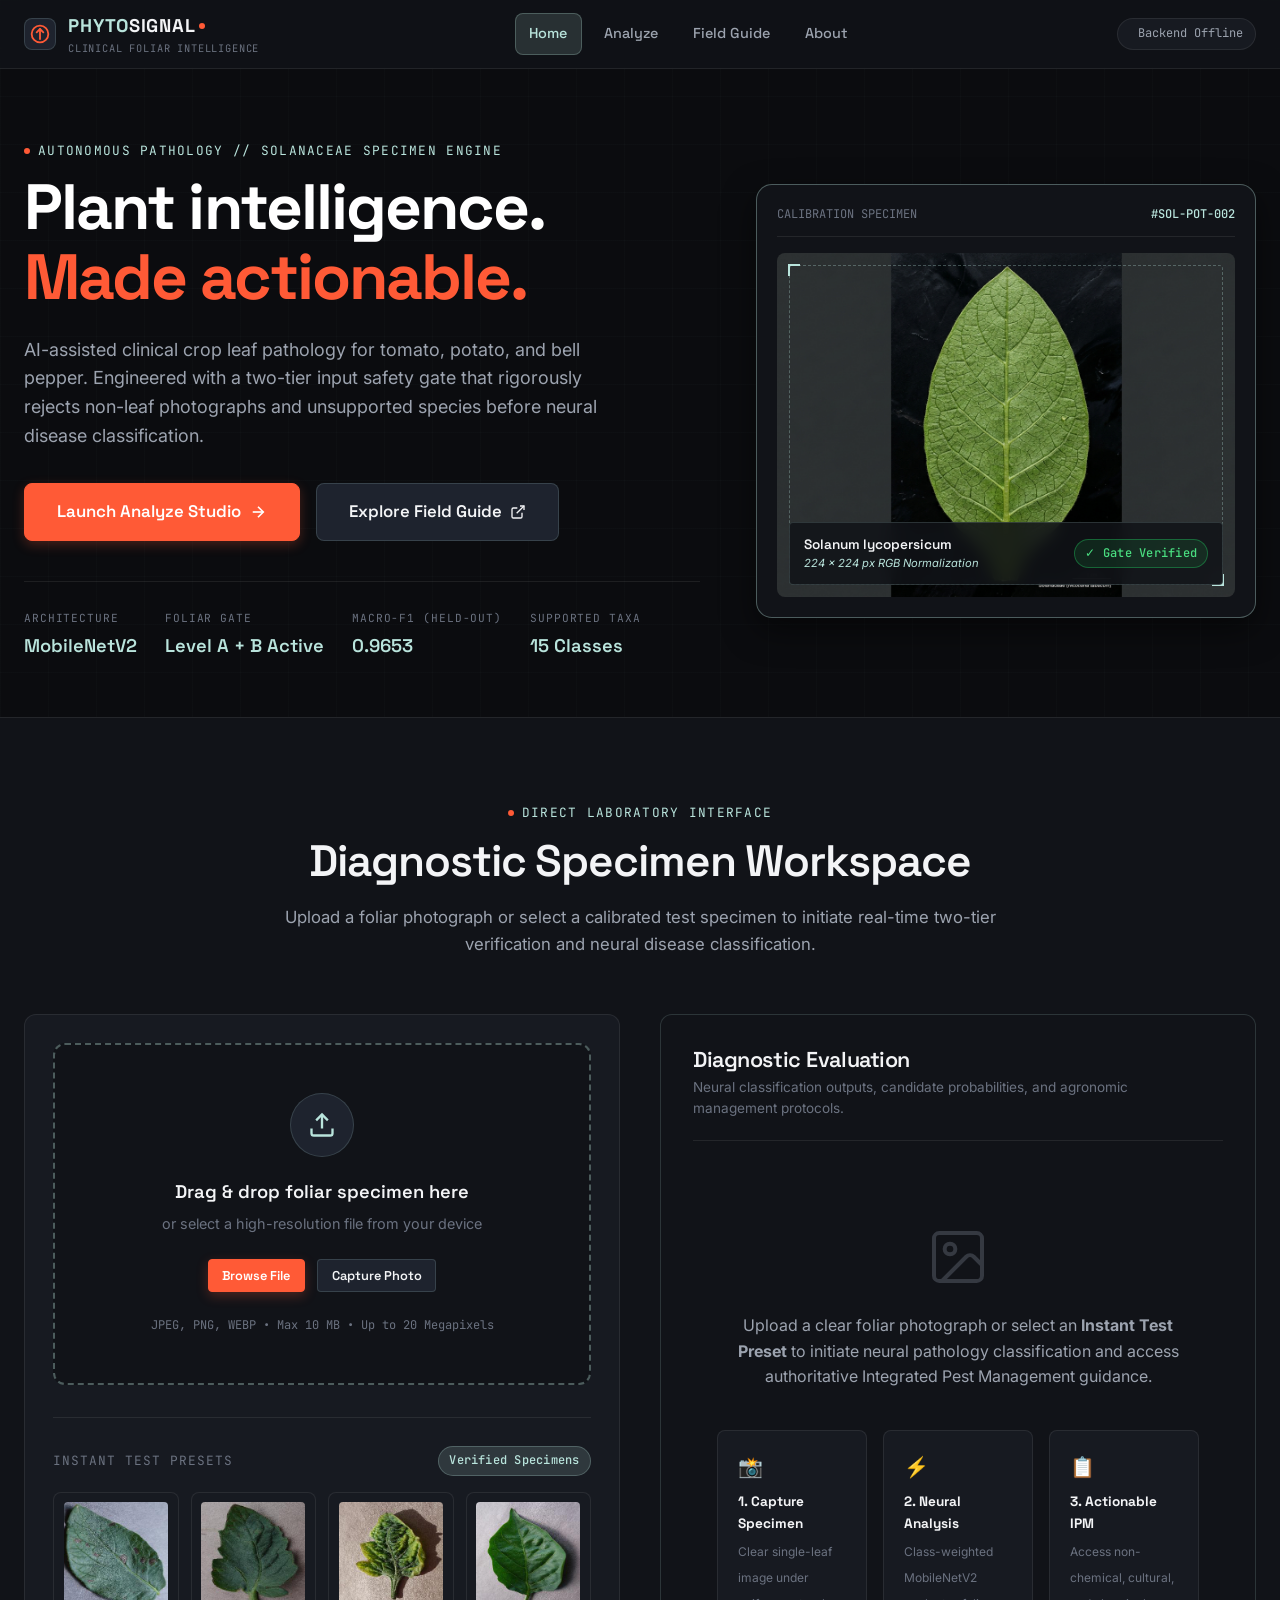
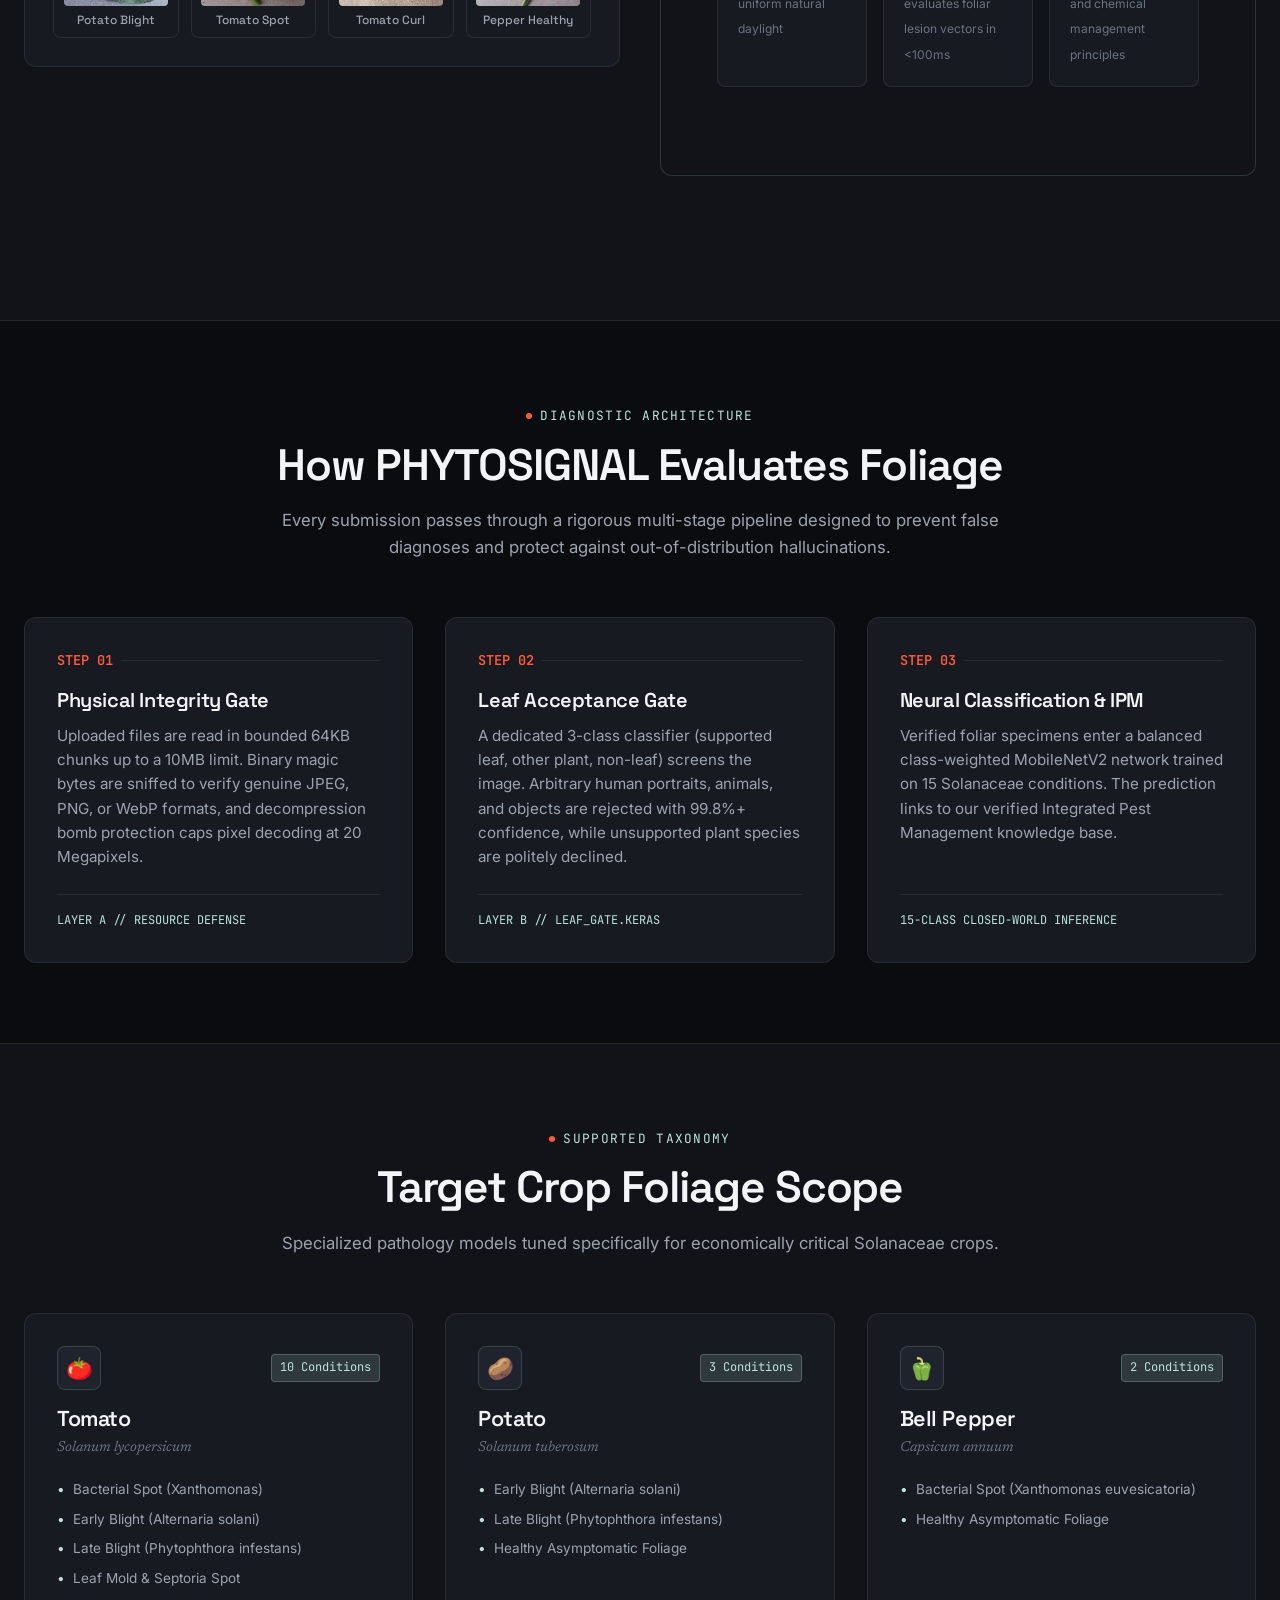
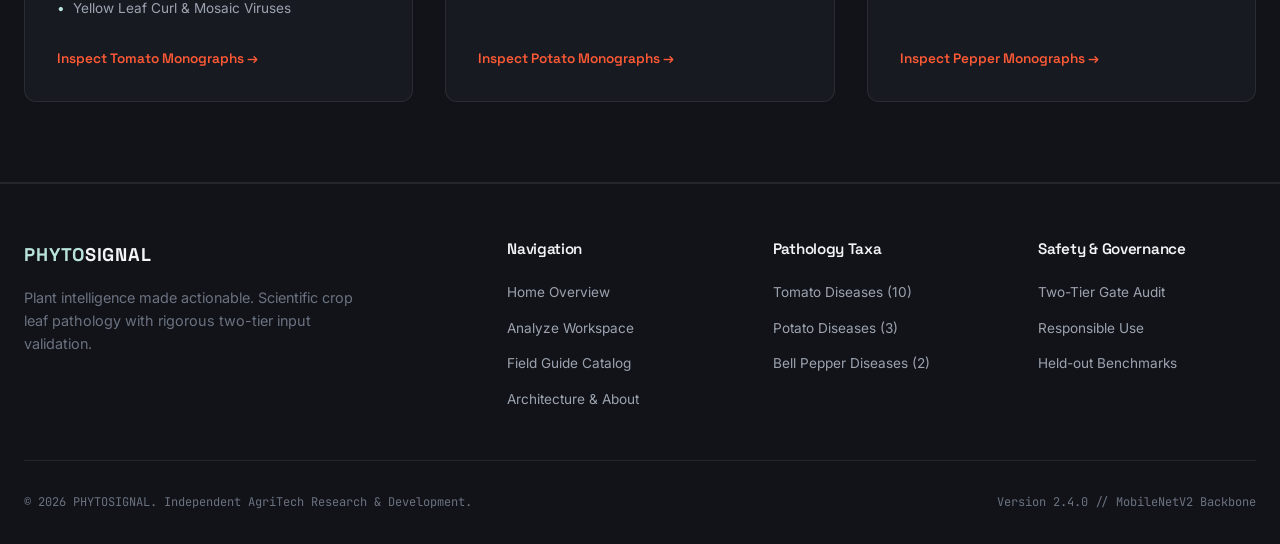
==== commit d4309870: "feat(frontend): complete PHYTOSIGNAL multi-page reimagination and scientific design system - Impleme" ====
--- a/frontend/index.html
+++ b/frontend/index.html
@@ -3,562 +3,548 @@
 <head>
   <meta charset="UTF-8">
   <meta name="viewport" content="width=device-width, initial-scale=1.0">
-  <meta name="description" content="PHYTOSIGNAL — Commercial-Grade Plant Intelligence Platform for Solanaceae Foliar Disease Screening & IPM Treatment Protocols.">
-  <title>PHYTOSIGNAL — The Future of Plant Intelligence</title>
-  
-  <!-- Botanical Leaf Favicon -->
-  <link rel="icon" href="data:image/svg+xml,%3Csvg%20xmlns='http://www.w3.org/2000/svg'%20viewBox='0%200%2024%2024'%3E%3Cpath%20d='M11%2020A7%207%200%200%201%209.8%206.1C15.5%205%2017%204.48%2019%202c1%202%202%204.18%202%208%200%205.5-4.78%2010-10%2010Z'%20fill='%23D7FF3F'/%3E%3C/svg%3E">
-  
-  <!-- Editorial Google Typography -->
-  <link rel="preconnect" href="https://fonts.googleapis.com">
-  <link rel="preconnect" href="https://fonts.gstatic.com" crossorigin>
-  <link href="https://fonts.googleapis.com/css2?family=Fraunces:ital,opsz,wght@0,9..144,600;0,9..144,700;1,9..144,500;1,9..144,700&family=JetBrains+Mono:wght@400;500;600;700&family=Plus+Jakarta+Sans:wght@400;500;600;700&display=swap" rel="stylesheet">
-  
-  <!-- Tokenized Editorial Design System Stylesheet -->
-  <link rel="stylesheet" href="css/styles.css?v=3.3">
+  <title>PHYTOSIGNAL — Plant Intelligence. Made Actionable.</title>
+  <meta name="description" content="AI-assisted crop leaf pathology and clinical agronomic intelligence for tomato, potato, and bell pepper. Precision two-tier input verification.">
+  <link rel="stylesheet" href="css/styles.css">
 </head>
 <body>
 
-  <!-- Top Navigation & Brand Header -->
-  <header class="app-header">
-    <div class="header-container">
-      <div class="brand-section">
-        <a href="#" class="brand-glyph" aria-label="PHYTOSIGNAL Home">
-          <svg viewBox="0 0 24 24" fill="none" stroke="currentColor" stroke-width="2" stroke-linecap="round" stroke-linejoin="round" aria-hidden="true">
-            <path d="M11 20A7 7 0 0 1 9.8 6.1C15.5 5 17 4.48 19 2c1 2 2 4.18 2 8 0 5.5-4.78 10-10 10Z"/>
-            <path d="M2 21c0-3 1.85-5.36 5.08-6C9.5 14.52 12 13 13 12"/>
+  <!-- Site Header -->
+  <header class="site-header app-header">
+    <div class="container container-wide header-inner">
+      <a href="index.html" class="brand-link" aria-label="PHYTOSIGNAL Home">
+        <div class="brand-symbol" aria-hidden="true">
+          <svg width="20" height="20" viewBox="0 0 24 24" fill="none" stroke="currentColor" stroke-width="2.2" stroke-linecap="round" stroke-linejoin="round">
+            <path d="M12 2a10 10 0 0 1 10 10c0 5.5-4.5 10-10 10S2 17.5 2 12A10 10 0 0 1 12 2z"/>
+            <path d="M12 6v12"/>
+            <path d="M8 10l4-4 4 4"/>
           </svg>
-        </a>
-        <div class="brand-identity">
-          <h1 class="brand-title">PHYTOSIGNAL</h1>
-          <p class="brand-subtitle">Autonomous Foliar Pathology &bull; Solanaceae Engine</p>
-        </div>
-      </div>
-
-      <div class="header-meta">
-        <div class="crop-chips" aria-label="Supported Host Crops">
-          <span class="chip-label">Host Taxa:</span>
-          <span class="chip">🍅 Tomato</span>
-          <span class="chip">🥔 Potato</span>
-          <span class="chip">🫑 Bell Pepper</span>
-        </div>
-
-        <button type="button" id="encyclopedia-open-btn" class="nav-action-btn" aria-label="Open Solanaceae Disease Monograph">
-          <span aria-hidden="true">📖</span>
-          <span>Agronomic Monograph</span>
+        </div>
+        <div class="brand-text">
+          <span class="brand-name"><span class="phyto">PHYTO</span><span class="signal">SIGNAL</span><span class="dot"></span></span>
+          <span class="brand-tagline">Clinical Foliar Intelligence</span>
+        </div>
+      </a>
+
+      <!-- Desktop Navigation -->
+      <nav class="main-nav" aria-label="Main Navigation">
+        <a href="index.html" class="nav-link active" data-route="/">Home</a>
+        <a href="analyze.html" class="nav-link" data-route="/analyze">Analyze</a>
+        <a href="field-guide.html" class="nav-link" data-route="/field-guide">Field Guide</a>
+        <a href="about.html" class="nav-link" data-route="/about">About</a>
+      </nav>
+
+      <!-- Telemetry Status & Mobile Toggle -->
+      <div class="header-actions">
+        <div class="readiness-pill" id="readiness-status-container" aria-live="polite">
+          <span id="connection-status" class="status-indicator status-ready" aria-hidden="true"></span>
+          <span id="connection-status-text">Model Ready</span>
+        </div>
+
+        <button type="button" id="mobile-menu-toggle" class="mobile-menu-btn" aria-label="Open navigation menu">
+          <svg width="20" height="20" viewBox="0 0 24 24" fill="none" stroke="currentColor" stroke-width="2"><line x1="3" y1="12" x2="21" y2="12"/><line x1="3" y1="6" x2="21" y2="6"/><line x1="3" y1="18" x2="21" y2="18"/></svg>
         </button>
-
-        <!-- Backend Readiness Indicator Pill -->
-        <div id="connection-status" class="status-pill status-checking" role="status" aria-live="polite">
-          <span class="status-dot" aria-hidden="true"></span>
-          <span id="connection-status-text">Checking backend...</span>
-        </div>
       </div>
     </div>
   </header>
 
-  <!-- Editorial Hero Section ("Every leaf has a story.") -->
-  <section class="hero-section" aria-label="Product Hero & Capabilities">
-    <div class="hero-grid">
-      <div class="hero-copy">
-        <div class="hero-kicker">
-          <span class="kicker-pill">Plant Intelligence Platform</span>
-          <span class="kicker-meta">MobileNetV2 Neural Architecture &bull; IPM Guidance</span>
-        </div>
-        <h2 class="hero-headline">
-          Every leaf has a story.<br>
-          <span class="hero-headline-accent">Read the signals.</span>
-        </h2>
-        <p class="hero-standfirst">
-          Precision foliar pathology classification paired with peer-reviewed Integrated Pest Management (IPM) protocols. Screen Solanaceae crops with sub-100ms inference and grounded diagnostic transparency.
-        </p>
-        <div class="hero-actions">
-          <a href="#workspace" id="hero-cta-btn" class="btn btn-primary btn-lg">
-            <span aria-hidden="true">🔬</span>
-            <span>Analyze a Leaf</span>
-            <svg width="18" height="18" viewBox="0 0 24 24" fill="none" stroke="currentColor" stroke-width="2" aria-hidden="true">
-              <path d="M5 12h14M12 5l7 7-7 7"/>
-            </svg>
-          </a>
-          <button type="button" id="hero-how-it-works-btn" class="btn btn-secondary btn-lg">
-            <span aria-hidden="true">ℹ️</span>
-            <span>How It Works</span>
-          </button>
-        </div>
-      </div>
-
-      <!-- Hero Specimen Framing Stage -->
-      <div class="hero-specimen-stage" aria-hidden="true">
-        <div class="specimen-frame">
-          <div class="specimen-frame-header">
-            <span class="frame-mono-tag">SPECIMEN ARCHIVE &bull; ID #SOL-POT-002</span>
-            <span class="frame-status-dot" title="Neural Sensor Calibrated"></span>
-          </div>
-          <div class="specimen-visual">
-            <img class="specimen-hero-img" src="samples/sample_potato_early_blight.jpg" alt="Potato early blight reference specimen" width="340" height="340">
-            <div class="specimen-reticle">
-              <span class="reticle-target"></span>
-              <span class="reticle-label">Target: Early Blight (A. solani)</span>
-            </div>
-          </div>
-          <div class="specimen-frame-footer">
-            <div class="specimen-stat">
-              <span class="stat-num">15</span>
-              <span class="stat-desc">Target Classes</span>
-            </div>
-            <div class="specimen-stat">
-              <span class="stat-num">96.86%</span>
-              <span class="stat-desc">Macro-F1 Score</span>
-            </div>
-            <div class="specimen-stat">
-              <span class="stat-num">&lt; 100ms</span>
-              <span class="stat-desc">Latency</span>
-            </div>
-          </div>
-        </div>
-      </div>
+  <!-- Mobile Navigation Drawer -->
+  <div id="mobile-menu-backdrop" class="mobile-nav-backdrop"></div>
+  <aside id="mobile-menu" class="mobile-nav-menu" aria-label="Mobile Navigation Drawer">
+    <div class="mobile-nav-header">
+      <span class="brand-name"><span class="phyto">PHYTO</span><span class="signal">SIGNAL</span></span>
+      <button type="button" id="mobile-menu-close" class="btn btn-secondary btn-sm" aria-label="Close menu">&times;</button>
     </div>
-  </section>
-
-  <!-- Main Analysis Workspace -->
-  <main id="workspace" class="app-container">
-
-    <!-- Dismissible Alert Banner -->
-    <div id="alert-banner" class="alert alert-error hidden" role="alert" aria-live="assertive">
-      <span class="alert-icon" aria-hidden="true">⚠️</span>
-      <div class="alert-content">
-        <strong id="alert-title" class="alert-title">Notice</strong>
-        <p id="alert-message" class="alert-message"></p>
-      </div>
-      <button id="alert-dismiss-btn" type="button" class="alert-close" aria-label="Dismiss alert">&times;</button>
-    </div>
-
-    <!-- Main Two-Column Analysis Grid -->
-    <div class="main-grid">
-
-      <!-- Column 1: Image Upload & Preview Card -->
-      <section class="card" aria-labelledby="upload-card-title">
-        <div class="card-header">
-          <div>
-            <h2 id="upload-card-title" class="card-title">Foliar Specimen Upload</h2>
-            <p class="card-description">Submit a high-resolution close-up photograph of a single foliar leaf for automated neural diagnostic evaluation.</p>
-          </div>
-        </div>
-
-        <!-- Quick Test Specimen Presets with Verified Leaf Photographs -->
-        <div class="samples-bar">
-          <div class="samples-header">
-            <span class="samples-title">⚡ Instant Test Presets</span>
-            <span class="samples-hint">Load real verified leaf specimens</span>
-          </div>
-          <div class="samples-grid">
-            <button type="button" class="btn-sample" data-sample="sample_potato_early_blight.jpg" data-crop="Potato" data-condition="Early Blight" title="Load Potato Early Blight specimen">
-              <img src="samples/sample_potato_early_blight.jpg" alt="Potato early blight thumbnail" width="36" height="36" class="sample-thumbnail">
-              <div class="sample-meta">
-                <span class="sample-name">Early Blight</span>
-                <span class="sample-crop">🥔 Potato</span>
-              </div>
-            </button>
-            <button type="button" class="btn-sample" data-sample="sample_tomato_bacterial_spot.jpg" data-crop="Tomato" data-condition="Bacterial Spot" title="Load Tomato Bacterial Spot specimen">
-              <img src="samples/sample_tomato_bacterial_spot.jpg" alt="Tomato bacterial spot thumbnail" width="36" height="36" class="sample-thumbnail">
-              <div class="sample-meta">
-                <span class="sample-name">Bacterial Spot</span>
-                <span class="sample-crop">🍅 Tomato</span>
-              </div>
-            </button>
-            <button type="button" class="btn-sample" data-sample="sample_pepper_healthy.jpg" data-crop="Bell Pepper" data-condition="Healthy" title="Load Healthy Bell Pepper specimen">
-              <img src="samples/sample_pepper_healthy.jpg" alt="Healthy bell pepper thumbnail" width="36" height="36" class="sample-thumbnail">
-              <div class="sample-meta">
-                <span class="sample-name">Healthy Leaf</span>
-                <span class="sample-crop">🫑 Pepper</span>
-              </div>
-            </button>
-            <button type="button" class="btn-sample" data-sample="sample_tomato_curl.jpg" data-crop="Tomato" data-condition="Yellow Leaf Curl Virus" title="Load Tomato Yellow Leaf Curl Virus specimen">
-              <img src="samples/sample_tomato_curl.jpg" alt="Tomato leaf curl virus thumbnail" width="36" height="36" class="sample-thumbnail">
-              <div class="sample-meta">
-                <span class="sample-name">Leaf Curl Virus</span>
-                <span class="sample-crop">🍅 Tomato</span>
-              </div>
-            </button>
-          </div>
-        </div>
-
-        <!-- State 1: Dropzone (Active when no image selected) -->
-        <div id="drop-zone" class="drop-zone" tabindex="0" role="button" aria-label="Upload leaf image by drag-and-drop or browsing">
-          <div class="drop-zone-icon" aria-hidden="true">
-            <svg viewBox="0 0 24 24" fill="none" stroke="currentColor" stroke-width="2" stroke-linecap="round" stroke-linejoin="round">
-              <path d="M21 15v4a2 2 0 0 1-2 2H5a2 2 0 0 1-2-2v-4"/>
-              <polyline points="17 8 12 3 7 8"/>
-              <line x1="12" y1="3" x2="12" y2="15"/>
-            </svg>
-          </div>
-          <p class="drop-zone-primary-text">Drag & drop your foliar specimen here</p>
-          <p class="drop-zone-subtext">or select a high-resolution file from your device</p>
-          
-          <div class="drop-zone-actions">
-            <button type="button" id="browse-btn" class="btn btn-primary btn-sm">
-              <svg width="16" height="16" viewBox="0 0 24 24" fill="none" stroke="currentColor" stroke-width="2"><path d="M21 15v4a2 2 0 0 1-2 2H5a2 2 0 0 1-2-2v-4"/><polyline points="17 8 12 3 7 8"/><line x1="12" y1="3" x2="12" y2="15"/></svg>
-              <span>Browse File</span>
-            </button>
-            <button type="button" id="camera-btn" class="btn btn-secondary btn-sm">
-              <svg width="16" height="16" viewBox="0 0 24 24" fill="none" stroke="currentColor" stroke-width="2"><path d="M23 19a2 2 0 0 1-2 2H3a2 2 0 0 1-2-2V8a2 2 0 0 1 2-2h4l2-3h6l2 3h4a2 2 0 0 1 2 2z"/><circle cx="12" cy="13" r="4"/></svg>
-              <span>Capture Photo</span>
-            </button>
-          </div>
-
-          <input type="file" id="file-input" class="visually-hidden" accept="image/jpeg,image/png,image/webp" aria-label="Choose leaf image file">
-          <input type="file" id="camera-input" class="visually-hidden" accept="image/*" capture="environment" aria-label="Take leaf image with camera">
-          
-          <div>
-            <span class="drop-zone-hint">JPEG, PNG, WEBP &bull; Max 10 MB &bull; Up to 20 Megapixels</span>
-          </div>
-        </div>
-
-        <!-- State 2: Image Preview & Details (Active when file chosen) -->
-        <div id="preview-container" class="preview-container hidden">
-          <div class="preview-image-wrapper">
-            <img id="image-preview" class="preview-image" src="" alt="Selected leaf specimen preview">
-          </div>
-
-          <div class="preview-meta">
-            <div class="meta-item">
-              <span class="meta-label">File Name</span>
-              <span id="meta-filename" class="meta-value">&mdash;</span>
-            </div>
-            <div class="meta-item">
-              <span class="meta-label">Resolution</span>
-              <span id="meta-dimensions" class="meta-value">&mdash;</span>
-            </div>
-            <div class="meta-item">
-              <span class="meta-label">File Size</span>
-              <span id="meta-filesize" class="meta-value">&mdash;</span>
-            </div>
-          </div>
-
-          <div class="preview-actions">
-            <button type="button" id="analyze-btn" class="btn btn-primary" style="flex: 1;">
-              <span aria-hidden="true">🔬</span>
-              <span>Analyze Foliar Specimen</span>
-            </button>
-            <button type="button" id="remove-btn" class="btn btn-outline-danger">
-              <span>Change Image</span>
-            </button>
-          </div>
-        </div>
-
-        <!-- State 3: Loading Progress Indicator -->
-        <div id="loading-container" class="loading-container hidden" role="status" aria-live="polite">
-          <div class="spinner" aria-hidden="true"></div>
-          <h3 class="loading-title">Evaluating Foliar Morphology...</h3>
-          <p class="loading-subtitle">Executing MobileNetV2 neural inference and matching agronomic IPM knowledge base.</p>
-        </div>
-      </section>
-
-      <!-- Column 2: Diagnostic Results Card -->
-      <section class="card results-card" aria-labelledby="results-card-title">
-        <div class="card-header">
-          <div>
-            <h2 id="results-card-title" class="card-title">Diagnostic Evaluation</h2>
-            <p class="card-description">Neural classification outputs, candidate probabilities, and agronomic management protocols.</p>
-          </div>
-          <div style="display: flex; gap: 0.5rem; align-items: center; flex-wrap: wrap;">
-            <button type="button" id="copy-guidance-btn" class="btn btn-secondary btn-sm hidden" aria-label="Copy IPM advisory to clipboard">
-              <span>📋 Copy Advisory</span>
-            </button>
-            <button type="button" id="print-advisory-btn" class="btn btn-secondary btn-sm hidden" aria-label="Print advisory report">
-              <span>🖨️ Print</span>
-            </button>
-            <button type="button" id="new-scan-btn" class="btn btn-secondary btn-sm hidden" aria-label="Start a new analysis">
-              <span>New Scan</span>
-            </button>
-          </div>
-        </div>
-
-        <!-- Empty State (Shown before any prediction) -->
-        <div id="results-empty" class="empty-results-placeholder">
-          <svg class="empty-placeholder-icon" viewBox="0 0 24 24" fill="none" stroke="currentColor" stroke-width="1.5" stroke-linecap="round" stroke-linejoin="round" aria-hidden="true">
-            <rect width="18" height="18" x="3" y="3" rx="2" ry="2"/>
-            <circle cx="9" cy="9" r="2"/>
-            <path d="m21 15-3.086-3.086a2 2 0 0 0-2.828 0L6 21"/>
-          </svg>
-          <p>Upload a clear foliar photograph or select an <strong>Instant Test Preset</strong> to initiate neural pathology classification and access authoritative Integrated Pest Management guidance.</p>
-
-          <div class="empty-steps-container">
-            <div class="empty-step">
-              <span class="empty-step-icon">📸</span>
-              <strong class="empty-step-title">1. Capture Specimen</strong>
-              <span class="empty-step-desc">Clear single-leaf image under uniform natural daylight</span>
-            </div>
-            <div class="empty-step">
-              <span class="empty-step-icon">⚡</span>
-              <strong class="empty-step-title">2. Neural Analysis</strong>
-              <span class="empty-step-desc">Class-weighted MobileNetV2 evaluates foliar lesion vectors in &lt;100ms</span>
-            </div>
-            <div class="empty-step">
-              <span class="empty-step-icon">📋</span>
-              <strong class="empty-step-title">3. Actionable IPM</strong>
-              <span class="empty-step-desc">Access non-chemical, cultural, and chemical management principles</span>
-            </div>
-          </div>
-        </div>
-
-        <!-- Unsupported / Abstained Input State (no diagnosis is produced) -->
-        <div id="results-rejected" class="rejection-state hidden" role="status" aria-live="polite">
-          <div class="rejection-icon" aria-hidden="true">
-            <svg viewBox="0 0 24 24" fill="none" stroke="currentColor" stroke-width="1.6" stroke-linecap="round" stroke-linejoin="round">
-              <path d="M11 20A7 7 0 0 1 9.8 6.1C15.5 5 17 4.48 19 2c1 2 2 4.18 2 8 0 5.5-4.78 10-10 10Z"/>
-              <path d="M2 21c0-3 1.85-5.36 5.08-6C9.5 14.52 12 13 13 12"/>
-              <line x1="3" y1="3" x2="21" y2="21"/>
-            </svg>
-          </div>
-
-          <span id="rejection-badge" class="badge badge-warning">Image not verified</span>
-
-          <h3 id="rejection-headline" class="rejection-headline">
-            We couldn't verify that this image contains a supported crop leaf.
-          </h3>
-          <p id="rejection-detail" class="rejection-detail"></p>
-
-          <div class="rejection-guidance">
-            <strong>For a reliable screening</strong>
-            <ul>
-              <li>Photograph a single tomato, potato or bell pepper leaf close up.</li>
-              <li>Fill most of the frame with the leaf; avoid wide garden or landscape shots.</li>
-              <li>Use even daylight and avoid deep shadow, glare and heavy motion blur.</li>
-            </ul>
-          </div>
-
-          <button type="button" id="rejection-action-btn" class="btn btn-primary">
-            <span aria-hidden="true">↺</span>
-            <span>Upload another image</span>
-          </button>
-
-          <p class="rejection-note">
-            No diagnosis, candidate list or treatment guidance is produced for this image.
-          </p>
-        </div>
-
-        <!-- Populated Results Content -->
-        <div id="results-content" class="hidden" aria-live="polite">
-
-          <!-- Primary Diagnosis Banner -->
-          <div class="diagnosis-banner">
-            <div class="diagnosis-top">
-              <div class="diagnosis-headings">
-                <p id="result-crop" class="diagnosis-crop">&mdash;</p>
-                <h3 id="result-condition" class="diagnosis-condition">&mdash;</h3>
-              </div>
-              <span id="result-health-badge" class="badge">&mdash;</span>
-            </div>
-
-            <div class="score-panel">
-              <span class="score-title">Primary Model Score (Softmax)</span>
-              <span id="result-score" class="score-metric">0.0%</span>
-            </div>
-          </div>
-
-          <!-- Model Score Explanation Notice -->
-          <div class="score-context-box">
-            <strong>Understanding Model Scores:</strong> Softmax output scores reflect relative distribution across the 15 trained Solanaceae classes under closed-world assumptions. They do not represent calibrated diagnostic certainty or absolute epidemiological probabilities.
-          </div>
-
-          <!-- Top 3 Predictions Breakdown -->
-          <div class="top-candidates-section">
-            <h4 class="section-subtitle">Top 3 Prediction Candidates</h4>
-            <div id="candidates-list" class="candidate-list">
-              <!-- Dynamically populated candidate items -->
-            </div>
-          </div>
-
-          <!-- Dedicated Disease Information & Agronomic Guidance Section -->
-          <section id="knowledge-section" class="knowledge-section hidden" aria-labelledby="knowledge-section-title">
-            <div class="knowledge-header">
-              <div class="knowledge-header-left">
-                <span aria-hidden="true" class="knowledge-header-icon">🌿</span>
-                <h4 id="knowledge-section-title" class="section-subtitle">Agronomic Reference Profile</h4>
-              </div>
-              <span id="knowledge-context-badge" class="badge badge-primary-subtle">Primary Diagnosis Reference</span>
-            </div>
-
-            <!-- Alternative Candidate Exploration Notice -->
-            <div id="candidate-exploration-notice" class="alert alert-warning hidden" role="note">
-              <span class="alert-icon" aria-hidden="true">ℹ️</span>
-              <div class="alert-content">
-                <strong class="alert-title">Reference information for this candidate — not a confirmed diagnosis.</strong>
-                <p id="candidate-exploration-desc" class="alert-message"></p>
-              </div>
-            </div>
-
-            <!-- Knowledge Loading State -->
-            <div id="knowledge-loading" class="knowledge-loading-box hidden" role="status" aria-live="polite">
-              <div class="spinner-small" aria-hidden="true"></div>
-              <span>Retrieving agronomic reference profile from knowledge base...</span>
-            </div>
-
-            <!-- Knowledge Error & Retry State -->
-            <div id="knowledge-error" class="alert alert-error hidden" role="alert">
-              <span class="alert-icon" aria-hidden="true">⚠️</span>
-              <div class="alert-content">
-                <strong class="alert-title">Reference Information Temporarily Unavailable</strong>
-                <p id="knowledge-error-message" class="alert-message">Agronomic reference details could not be loaded. The model prediction results above remain valid.</p>
-                <button type="button" id="knowledge-retry-btn" class="btn btn-secondary btn-sm" style="margin-top: 0.65rem;">
-                  <span>Retry Loading Guidance</span>
-                </button>
-              </div>
-            </div>
-
-            <!-- Populated Knowledge Details Container (Populated safely via DOM APIs) -->
-            <div id="knowledge-details" class="knowledge-details hidden">
-              <!-- Dynamically rendered knowledge blocks -->
-            </div>
-          </section>
-
-          <!-- Advisory Disclaimer -->
-          <div class="disclaimer-card">
-            <div class="disclaimer-header">
-              <span aria-hidden="true">📋</span>
-              <span>Agronomic Advisory Disclaimer</span>
-            </div>
-            <p id="result-disclaimer" class="disclaimer-body">&mdash;</p>
-          </div>
-
-        </div>
-      </section>
-
-    </div>
-  </main>
-
-  <!-- How It Works Educational Modal -->
-  <div id="how-it-works-modal" class="modal-backdrop hidden" role="dialog" aria-modal="true" aria-labelledby="how-it-works-title">
-    <div class="modal-dialog">
-      <div class="modal-header">
-        <h3 id="how-it-works-title" class="modal-title">
-          <span>🔬</span>
-          <span>How PHYTOSIGNAL Works</span>
-        </h3>
-        <button type="button" id="how-it-works-close-btn" class="modal-close-btn" aria-label="Close modal">&times;</button>
-      </div>
-      <div class="modal-body">
-        <div class="knowledge-block">
-          <h4 class="knowledge-block-title">
-            <span>🌿</span>
-            <span>1. Foliar Input Standardization</span>
-          </h4>
-          <p class="knowledge-text">
-            The platform ingests JPEG, PNG, and WebP foliar images up to 10 MB and 20 megapixels. The input image is preprocessed deterministically: bounded memory allocation, decompression bomb safeguards, aspect-ratio preservation, and normalization to 224&times;224 RGB tensors.
-          </p>
-        </div>
-
-        <div class="knowledge-block">
-          <h4 class="knowledge-block-title">
-            <span>⚡</span>
-            <span>2. MobileNetV2 Neural Feature Extraction</span>
-          </h4>
-          <p class="knowledge-text">
-            A class-weighted MobileNetV2 architecture with depthwise separable convolutions analyzes hierarchical lesion features (chlorosis, necrotic spots, concentric rings, pustules, vascular browning). Inference executes with sub-100ms latency on CPU, generating distribution scores across 15 trained Solanaceae classes.
-          </p>
-        </div>
-
-        <div class="knowledge-block">
-          <h4 class="knowledge-block-title">
-            <span>⚖️</span>
-            <span>3. Closed-World Softmax Distribution</span>
-          </h4>
-          <p class="knowledge-text">
-            Output scores represent relative softmax distribution across the 15 registered classes under closed-world assumptions. They do not constitute calibrated statistical certainties. The top-3 candidate classes are always surfaced to ensure diagnostic transparency.
-          </p>
-        </div>
-
-        <div class="knowledge-block">
-          <h4 class="knowledge-block-title">
-            <span>📋</span>
-            <span>4. Grounded IPM Knowledge Base Integration</span>
-          </h4>
-          <p class="knowledge-text">
-            Each condition is linked to peer-reviewed Integrated Pest Management (IPM) protocols. The system provides causal pathogen taxonomy, foliar symptom summaries, environmental transmission factors, non-chemical & cultural controls, and cautious chemical principles.
-          </p>
-        </div>
-
-        <div class="knowledge-callout knowledge-callout-warning">
-          <strong>Advisory Limitation:</strong> PHYTOSIGNAL is an automated foliar screening assistant, not a definitive agronomic laboratory diagnosis. Always consult certified agricultural extension specialists before applying pesticide interventions.
-        </div>
-      </div>
+    <nav class="mobile-nav-links">
+      <a href="index.html" class="nav-link active">Home</a>
+      <a href="analyze.html" class="nav-link">Analyze Workspace</a>
+      <a href="field-guide.html" class="nav-link">Pathology Field Guide</a>
+      <a href="about.html" class="nav-link">About & Technology</a>
+    </nav>
+  </aside>
+
+  <!-- Global Alert Banner (Hidden by default) -->
+  <div id="alert-banner" class="alert-banner hidden" role="alert">
+    <div class="container flex-between">
+      <div style="display:flex; align-items:center; gap:0.75rem;">
+        <span aria-hidden="true">⚠️</span>
+        <strong id="alert-title">Notice</strong>:
+        <span id="alert-message" class="alert-message-text"></span>
+      </div>
+      <button type="button" id="alert-dismiss-btn" class="alert-dismiss-btn" aria-label="Dismiss alert">&times;</button>
     </div>
   </div>
 
-  <!-- Disease Encyclopedia Modal Dialog -->
-  <div id="encyclopedia-modal" class="modal-backdrop hidden" role="dialog" aria-modal="true" aria-labelledby="encyclopedia-title">
-    <div class="modal-dialog">
-      <div class="modal-header">
-        <h3 id="encyclopedia-title" class="modal-title">
-          <span>🌿</span>
-          <span>Solanaceae Disease Monograph & Encyclopedia</span>
-        </h3>
-        <button type="button" id="encyclopedia-close-btn" class="modal-close-btn" aria-label="Close encyclopedia">&times;</button>
-      </div>
-      <div class="modal-body">
-        <div class="encyclopedia-select-row">
-          <label for="encyclopedia-select" class="encyclopedia-select-label">Select Disease Condition (15 Registered Classes):</label>
-          <select id="encyclopedia-select" class="encyclopedia-select">
-            <optgroup label="🍅 Tomato (Solanum lycopersicum)">
-              <option value="5">Tomato: Bacterial Spot (Xanthomonas spp.)</option>
-              <option value="6">Tomato: Early Blight (Alternaria solani)</option>
-              <option value="7">Tomato: Late Blight (Phytophthora infestans)</option>
-              <option value="8">Tomato: Leaf Mold (Passalora fulva)</option>
-              <option value="9">Tomato: Septoria Leaf Spot (Septoria lycopersici)</option>
-              <option value="10">Tomato: Spider Mites (Tetranychus urticae)</option>
-              <option value="11">Tomato: Target Spot (Corynespora cassiicola)</option>
-              <option value="12">Tomato: Yellow Leaf Curl Virus (TYLCV)</option>
-              <option value="13">Tomato: Mosaic Virus (ToMV)</option>
-              <option value="14">Tomato: Healthy Specimen</option>
-            </optgroup>
-            <optgroup label="🥔 Potato (Solanum tuberosum)">
-              <option value="2">Potato: Early Blight (Alternaria solani)</option>
-              <option value="3">Potato: Late Blight (Phytophthora infestans)</option>
-              <option value="4">Potato: Healthy Specimen</option>
-            </optgroup>
-            <optgroup label="🫑 Bell Pepper (Capsicum annuum)">
-              <option value="0">Bell Pepper: Bacterial Spot (Xanthomonas euvesicatoria)</option>
-              <option value="1">Bell Pepper: Healthy Specimen</option>
-            </optgroup>
-          </select>
-        </div>
-
-        <div id="encyclopedia-loading" class="knowledge-loading-box hidden" role="status" aria-live="polite">
-          <div class="spinner-small" aria-hidden="true"></div>
-          <span>Retrieving complete agronomic monograph from knowledge base...</span>
-        </div>
-
-        <div id="encyclopedia-content" class="knowledge-details">
-          <!-- Dynamically populated via safe DOM APIs -->
-        </div>
-      </div>
-    </div>
-  </div>
-
-  <!-- Interactive Toast Notification -->
-  <div id="toast" class="toast hidden" role="status" aria-live="polite">
-    <span id="toast-icon">✓</span>
-    <span id="toast-message">Copied to clipboard</span>
-  </div>
-
-  <!-- Professional Footer -->
-  <footer class="app-footer">
-    <div class="footer-container">
-      <div class="footer-brand">
-        <span class="footer-logo">PHYTOSIGNAL</span>
-        <span class="footer-tagline">Autonomous Foliar Pathology &bull; Plant Intelligence Platform</span>
-      </div>
-      <div class="footer-meta">
-        <span>Solanaceae Host Taxa: <em>Solanum lycopersicum</em> (Tomato), <em>Solanum tuberosum</em> (Potato), <em>Capsicum annuum</em> (Bell Pepper)</span>
-        <span>Screening model: Balanced Class-Weighted MobileNetV2 (15 classes, 2.26M params)</span>
-        <span class="footer-disclaimer">Diagnostic Advisory: AI predictions are screening indications under closed-world assumptions. Always verify with official agricultural extension services before executing chemical or field management interventions.</span>
+  <main>
+    <!-- Hero Section -->
+    <section class="hero-section">
+      <div class="container hero-grid">
+        <div class="hero-content">
+          <div class="kicker">Autonomous Pathology // Solanaceae Specimen Engine</div>
+          <h1 class="hero-title">
+            Plant intelligence.<br>
+            <span class="highlight-coral">Made actionable.</span>
+          </h1>
+          <p class="hero-description">
+            AI-assisted clinical crop leaf pathology for tomato, potato, and bell pepper. 
+            Engineered with a two-tier input safety gate that rigorously rejects non-leaf photographs 
+            and unsupported species before neural disease classification.
+          </p>
+
+          <div class="hero-actions">
+            <a href="analyze.html" class="btn btn-primary btn-lg">
+              <span>Launch Analyze Studio</span>
+              <svg width="18" height="18" viewBox="0 0 24 24" fill="none" stroke="currentColor" stroke-width="2.2"><line x1="5" y1="12" x2="19" y2="12"/><polyline points="12 5 19 12 12 19"/></svg>
+            </a>
+            <a href="field-guide.html" class="btn btn-secondary btn-lg">
+              <span>Explore Field Guide</span>
+              <svg width="16" height="16" viewBox="0 0 24 24" fill="none" stroke="currentColor" stroke-width="2"><path d="M18 13v6a2 2 0 0 1-2 2H5a2 2 0 0 1-2-2V8a2 2 0 0 1 2-2h6"/><polyline points="15 3 21 3 21 9"/><line x1="10" y1="14" x2="21" y2="3"/></svg>
+            </a>
+          </div>
+
+          <div class="hero-telemetry-strip">
+            <div class="telemetry-item">
+              <span class="telemetry-label">Architecture</span>
+              <span class="telemetry-value">MobileNetV2</span>
+            </div>
+            <div class="telemetry-item">
+              <span class="telemetry-label">Foliar Gate</span>
+              <span class="telemetry-value">Level A + B Active</span>
+            </div>
+            <div class="telemetry-item">
+              <span class="telemetry-label">Macro-F1 (Held-Out)</span>
+              <span class="telemetry-value">0.9653</span>
+            </div>
+            <div class="telemetry-item">
+              <span class="telemetry-label">Supported Taxa</span>
+              <span class="telemetry-value">15 Classes</span>
+            </div>
+          </div>
+        </div>
+
+        <!-- Hero Specimen Reticle Frame -->
+        <div class="hero-specimen-frame" aria-hidden="true">
+          <div class="specimen-stage-header">
+            <span>CALIBRATION SPECIMEN</span>
+            <span class="specimen-code">#SOL-POT-002</span>
+          </div>
+
+          <div class="specimen-image-wrapper">
+            <img src="samples/hero_specimen.jpg" alt="Botanical leaf specimen under calibrated laboratory illumination">
+            <div class="specimen-reticle"></div>
+            <div class="specimen-data-overlay">
+              <div class="specimen-tag-left">
+                <span class="specimen-tag-crop">Solanum lycopersicum</span>
+                <span class="specimen-tag-latin">224 × 224 px RGB Normalization</span>
+              </div>
+              <span class="badge badge-healthy">✓ Gate Verified</span>
+            </div>
+          </div>
+        </div>
+      </div>
+    </section>
+
+    <!-- Direct Specimen Laboratory Scanner (Workspace) -->
+    <section id="workspace" class="section section-alt">
+      <div class="container">
+        <div class="section-header text-center">
+          <div class="kicker">Direct Laboratory Interface</div>
+          <h2 class="section-title">Diagnostic Specimen Workspace</h2>
+          <p class="section-subtitle">
+            Upload a foliar photograph or select a calibrated test specimen to initiate real-time 
+            two-tier verification and neural disease classification.
+          </p>
+        </div>
+
+        <div class="analyze-layout">
+          <!-- Left Column: Specimen Studio & Ingestion Stage -->
+          <div class="card specimen-studio-card">
+            <!-- State 1: Drop Zone -->
+            <div id="drop-zone" class="drop-zone" tabindex="0" role="button" aria-label="Drop foliar image here or press Enter to browse">
+              <div class="drop-zone-icon-wrapper" aria-hidden="true">
+                <svg width="28" height="28" viewBox="0 0 24 24" fill="none" stroke="currentColor" stroke-width="2"><path d="M21 15v4a2 2 0 0 1-2 2H5a2 2 0 0 1-2-2v-4"/><polyline points="17 8 12 3 7 8"/><line x1="12" y1="3" x2="12" y2="15"/></svg>
+              </div>
+              <p class="drop-zone-primary-text">Drag & drop foliar specimen here</p>
+              <p class="drop-zone-subtext">or select a high-resolution file from your device</p>
+              
+              <div class="drop-zone-actions">
+                <button type="button" id="browse-btn" class="btn btn-primary btn-sm">
+                  <span>Browse File</span>
+                </button>
+                <button type="button" id="camera-btn" class="btn btn-secondary btn-sm">
+                  <span>Capture Photo</span>
+                </button>
+              </div>
+
+              <input type="file" id="file-input" class="visually-hidden" accept="image/jpeg,image/png,image/webp" aria-label="Choose leaf image file">
+              <input type="file" id="camera-input" class="visually-hidden" accept="image/*" capture="environment" aria-label="Take leaf image with camera">
+              
+              <span class="drop-zone-hint">JPEG, PNG, WEBP &bull; Max 10 MB &bull; Up to 20 Megapixels</span>
+            </div>
+
+            <!-- State 2: Preview Container -->
+            <div id="preview-container" class="preview-container hidden">
+              <div class="preview-image-wrapper">
+                <img id="image-preview" class="preview-image" src="" alt="Selected leaf specimen preview">
+              </div>
+
+              <div class="preview-meta">
+                <div class="meta-item">
+                  <span class="meta-label">File Name</span>
+                  <span id="meta-filename" class="meta-value">&mdash;</span>
+                </div>
+                <div class="meta-item">
+                  <span class="meta-label">Resolution</span>
+                  <span id="meta-dimensions" class="meta-value">&mdash;</span>
+                </div>
+                <div class="meta-item">
+                  <span class="meta-label">File Size</span>
+                  <span id="meta-filesize" class="meta-value">&mdash;</span>
+                </div>
+              </div>
+
+              <div class="preview-actions">
+                <button type="button" id="analyze-btn" class="btn btn-primary" style="flex:1;">
+                  <span>Run Neural Diagnostic</span>
+                </button>
+                <button type="button" id="remove-btn" class="btn btn-outline-danger">
+                  <span>Change Image</span>
+                </button>
+              </div>
+            </div>
+
+            <!-- State 3: Loading Progress Indicator -->
+            <div id="loading-container" class="loading-container hidden" role="status" aria-live="polite">
+              <div class="spinner" aria-hidden="true"></div>
+              <h3 class="loading-title">Evaluating Foliar Morphology...</h3>
+              <p class="loading-subtitle">Executing MobileNetV2 neural inference and matching agronomic IPM knowledge base.</p>
+            </div>
+
+            <!-- Instant Test Presets -->
+            <div class="preset-section">
+              <div class="preset-header">
+                <span class="preset-title">Instant Test Presets</span>
+                <span class="badge badge-mineral">Verified Specimens</span>
+              </div>
+              <div class="preset-grid">
+                <button type="button" class="preset-btn btn-sample" data-sample="sample_potato_early_blight.jpg" aria-label="Load Potato Early Blight specimen">
+                  <img src="samples/sample_potato_early_blight.jpg" alt="" class="preset-thumb">
+                  <span class="preset-name">Potato Blight</span>
+                </button>
+                <button type="button" class="preset-btn btn-sample" data-sample="sample_tomato_bacterial_spot.jpg" aria-label="Load Tomato Bacterial Spot specimen">
+                  <img src="samples/sample_tomato_bacterial_spot.jpg" alt="" class="preset-thumb">
+                  <span class="preset-name">Tomato Spot</span>
+                </button>
+                <button type="button" class="preset-btn btn-sample" data-sample="sample_tomato_curl.jpg" aria-label="Load Tomato Yellow Leaf Curl specimen">
+                  <img src="samples/sample_tomato_curl.jpg" alt="" class="preset-thumb">
+                  <span class="preset-name">Tomato Curl</span>
+                </button>
+                <button type="button" class="preset-btn btn-sample" data-sample="sample_pepper_healthy.jpg" aria-label="Load Healthy Bell Pepper specimen">
+                  <img src="samples/sample_pepper_healthy.jpg" alt="" class="preset-thumb">
+                  <span class="preset-name">Pepper Healthy</span>
+                </button>
+              </div>
+            </div>
+          </div>
+
+          <!-- Right Column: Diagnostic Results Card -->
+          <div class="card results-card" aria-labelledby="results-card-title">
+            <div class="card-header">
+              <div>
+                <h2 id="results-card-title" class="card-title">Diagnostic Evaluation</h2>
+                <p class="card-description">Neural classification outputs, candidate probabilities, and agronomic management protocols.</p>
+              </div>
+              <div style="display: flex; gap: 0.5rem; align-items: center; flex-wrap: wrap;">
+                <button type="button" id="copy-guidance-btn" class="btn btn-secondary btn-sm hidden" aria-label="Copy IPM advisory to clipboard">
+                  <span>📋 Copy Advisory</span>
+                </button>
+                <button type="button" id="print-advisory-btn" class="btn btn-secondary btn-sm hidden" aria-label="Print advisory report">
+                  <span>🖨️ Print</span>
+                </button>
+                <button type="button" id="new-scan-btn" class="btn btn-secondary btn-sm hidden" aria-label="Start a new analysis">
+                  <span>New Scan</span>
+                </button>
+              </div>
+            </div>
+
+            <!-- State 1: Empty Results Placeholder -->
+            <div id="results-empty" class="empty-results-placeholder">
+              <svg class="empty-placeholder-icon" viewBox="0 0 24 24" fill="none" stroke="currentColor" stroke-width="1.5" stroke-linecap="round" stroke-linejoin="round" aria-hidden="true">
+                <rect width="18" height="18" x="3" y="3" rx="2" ry="2"/>
+                <circle cx="9" cy="9" r="2"/>
+                <path d="m21 15-3.086-3.086a2 2 0 0 0-2.828 0L6 21"/>
+              </svg>
+              <p>Upload a clear foliar photograph or select an <strong>Instant Test Preset</strong> to initiate neural pathology classification and access authoritative Integrated Pest Management guidance.</p>
+
+              <div class="empty-steps-container">
+                <div class="empty-step">
+                  <span class="empty-step-icon">📸</span>
+                  <strong class="empty-step-title">1. Capture Specimen</strong>
+                  <span class="empty-step-desc">Clear single-leaf image under uniform natural daylight</span>
+                </div>
+                <div class="empty-step">
+                  <span class="empty-step-icon">⚡</span>
+                  <strong class="empty-step-title">2. Neural Analysis</strong>
+                  <span class="empty-step-desc">Class-weighted MobileNetV2 evaluates foliar lesion vectors in &lt;100ms</span>
+                </div>
+                <div class="empty-step">
+                  <span class="empty-step-icon">📋</span>
+                  <strong class="empty-step-title">3. Actionable IPM</strong>
+                  <span class="empty-step-desc">Access non-chemical, cultural, and chemical management principles</span>
+                </div>
+              </div>
+            </div>
+
+            <!-- State 2: Unsupported / Abstained Input State (Layer B Gate Rejection) -->
+            <div id="results-rejected" class="rejection-state hidden" role="status" aria-live="polite">
+              <div class="rejection-icon" aria-hidden="true">
+                <svg viewBox="0 0 24 24" fill="none" stroke="currentColor" stroke-width="1.8" stroke-linecap="round" stroke-linejoin="round">
+                  <path d="M11 20A7 7 0 0 1 9.8 6.1C15.5 5 17 4.48 19 2c1 2 2 4.18 2 8 0 5.5-4.78 10-10 10Z"/>
+                  <path d="M2 21c0-3 1.85-5.36 5.08-6C9.5 14.52 12 13 13 12"/>
+                  <line x1="3" y1="3" x2="21" y2="21"/>
+                </svg>
+              </div>
+
+              <span id="rejection-badge" class="badge badge-warning">Image not verified</span>
+
+              <h3 id="rejection-headline" class="rejection-headline">
+                We couldn't verify that this image contains a supported crop leaf.
+              </h3>
+              <p id="rejection-detail" class="rejection-detail"></p>
+
+              <button type="button" id="rejection-action-btn" class="btn btn-secondary">
+                <span>Upload Another Image</span>
+              </button>
+            </div>
+
+            <!-- State 3: Active Diagnostic Evaluation -->
+            <div id="results-content" class="results-content hidden">
+              <div class="prediction-summary-banner">
+                <div class="diagnosis-left">
+                  <span id="result-crop" class="diagnosis-crop">Tomato</span>
+                  <h3 id="result-condition" class="diagnosis-condition">Late Blight</h3>
+                  <div class="diagnosis-badges">
+                    <span id="result-health-badge" class="badge badge-diseased">⚠️ Diseased</span>
+                    <span class="badge badge-mineral">Closed-World Softmax</span>
+                  </div>
+                </div>
+                <div class="diagnosis-score-block">
+                  <span class="score-label">Classification Score</span>
+                  <span id="result-score" class="score-value">99.8%</span>
+                </div>
+              </div>
+
+              <!-- Top 3 Candidate Predictions -->
+              <div class="candidates-block">
+                <h4 class="candidates-heading">Top-3 Differential Candidates</h4>
+                <div id="candidates-list" class="candidates-list"></div>
+              </div>
+
+              <!-- Candidate Exploration Notice -->
+              <div id="candidate-exploration-notice" class="candidate-exploration-notice hidden">
+                <p id="candidate-exploration-desc">Viewing monograph for alternative candidate.</p>
+                <button type="button" id="reset-candidate-view-btn" class="btn btn-secondary btn-sm">Back to Primary</button>
+              </div>
+
+              <!-- Knowledge Monograph Viewer -->
+              <div id="knowledge-section" class="knowledge-section hidden">
+                <div style="display:flex; justify-content:space-between; align-items:center; margin-bottom:1.5rem;">
+                  <h4 class="monograph-heading" style="margin:0;">Agronomic Clinical Monograph</h4>
+                  <span id="knowledge-context-badge" class="badge badge-mineral">Official IPM Guidance</span>
+                </div>
+
+                <div id="knowledge-loading" class="hidden" style="text-align:center; padding:1.5rem;">
+                  <span class="spinner" style="width:2rem; height:2rem; margin:0 auto 0.5rem;"></span>
+                  <p style="font-size:0.85rem; color:var(--text-muted);">Retrieving extension protocols...</p>
+                </div>
+
+                <div id="knowledge-error" class="hidden" style="padding:1rem; background:rgba(255,90,54,0.1); border-radius:var(--radius-sm); margin-bottom:1rem;">
+                  <p id="knowledge-error-message" style="color:var(--signal-coral); font-size:0.85rem;"></p>
+                  <button type="button" id="knowledge-retry-btn" class="btn btn-secondary btn-sm" style="margin-top:0.5rem;">Retry Retrieval</button>
+                </div>
+
+                <div id="knowledge-details"></div>
+              </div>
+
+              <!-- Regulatory Disclaimer -->
+              <div class="disclaimer-box">
+                <strong style="color:var(--mineral-ice);">Agronomic Advisory Notice:</strong>
+                <span id="result-disclaimer">
+                  Softmax scores represent the model's relative output distribution across its 15 trained classes. 
+                  Always seek confirmation from a qualified agricultural extension specialist before undertaking chemical treatments.
+                </span>
+              </div>
+            </div>
+          </div>
+        </div>
+      </div>
+    </section>
+
+    <!-- Section: The 3-Step Scientific Workflow -->
+    <section class="section">
+      <div class="container">
+        <div class="section-header text-center">
+          <div class="kicker">Diagnostic Architecture</div>
+          <h2 class="section-title">How PHYTOSIGNAL Evaluates Foliage</h2>
+          <p class="section-subtitle">
+            Every submission passes through a rigorous multi-stage pipeline designed to prevent false 
+            diagnoses and protect against out-of-distribution hallucinations.
+          </p>
+        </div>
+
+        <div class="steps-grid">
+          <div class="step-card">
+            <span class="step-number">STEP 01</span>
+            <h3 class="step-title">Physical Integrity Gate</h3>
+            <p class="step-desc">
+              Uploaded files are read in bounded 64KB chunks up to a 10MB limit. Binary magic bytes are sniffed to 
+              verify genuine JPEG, PNG, or WebP formats, and decompression bomb protection caps pixel decoding at 20 Megapixels.
+            </p>
+            <div class="step-meta">LAYER A // RESOURCE DEFENSE</div>
+          </div>
+
+          <div class="step-card">
+            <span class="step-number">STEP 02</span>
+            <h3 class="step-title">Leaf Acceptance Gate</h3>
+            <p class="step-desc">
+              A dedicated 3-class classifier (supported leaf, other plant, non-leaf) screens the image. Arbitrary human portraits, 
+              animals, and objects are rejected with 99.8%+ confidence, while unsupported plant species are politely declined.
+            </p>
+            <div class="step-meta">LAYER B // LEAF_GATE.KERAS</div>
+          </div>
+
+          <div class="step-card">
+            <span class="step-number">STEP 03</span>
+            <h3 class="step-title">Neural Classification & IPM</h3>
+            <p class="step-desc">
+              Verified foliar specimens enter a balanced class-weighted MobileNetV2 network trained on 15 Solanaceae conditions. 
+              The prediction links to our verified Integrated Pest Management knowledge base.
+            </p>
+            <div class="step-meta">15-CLASS CLOSED-WORLD INFERENCE</div>
+          </div>
+        </div>
+      </div>
+    </section>
+
+    <!-- Section: Supported Agronomic Taxonomy -->
+    <section class="section section-alt">
+      <div class="container">
+        <div class="section-header text-center">
+          <div class="kicker">Supported Taxonomy</div>
+          <h2 class="section-title">Target Crop Foliage Scope</h2>
+          <p class="section-subtitle">
+            Specialized pathology models tuned specifically for economically critical Solanaceae crops.
+          </p>
+        </div>
+
+        <div class="crops-grid">
+          <!-- Tomato -->
+          <div class="crop-card">
+            <div class="crop-card-header">
+              <div class="crop-icon-pill">🍅</div>
+              <span class="crop-count">10 Conditions</span>
+            </div>
+            <h3 class="crop-card-title">Tomato</h3>
+            <span class="crop-latin">Solanum lycopersicum</span>
+            <ul class="crop-conditions-list">
+              <li>Bacterial Spot (Xanthomonas)</li>
+              <li>Early Blight (Alternaria solani)</li>
+              <li>Late Blight (Phytophthora infestans)</li>
+              <li>Leaf Mold & Septoria Spot</li>
+              <li>Yellow Leaf Curl & Mosaic Viruses</li>
+            </ul>
+            <a href="field-guide.html?crop=tomato" class="crop-link">Inspect Tomato Monographs &rarr;</a>
+          </div>
+
+          <!-- Potato -->
+          <div class="crop-card">
+            <div class="crop-card-header">
+              <div class="crop-icon-pill">🥔</div>
+              <span class="crop-count">3 Conditions</span>
+            </div>
+            <h3 class="crop-card-title">Potato</h3>
+            <span class="crop-latin">Solanum tuberosum</span>
+            <ul class="crop-conditions-list">
+              <li>Early Blight (Alternaria solani)</li>
+              <li>Late Blight (Phytophthora infestans)</li>
+              <li>Healthy Asymptomatic Foliage</li>
+            </ul>
+            <a href="field-guide.html?crop=potato" class="crop-link">Inspect Potato Monographs &rarr;</a>
+          </div>
+
+          <!-- Bell Pepper -->
+          <div class="crop-card">
+            <div class="crop-card-header">
+              <div class="crop-icon-pill">🫑</div>
+              <span class="crop-count">2 Conditions</span>
+            </div>
+            <h3 class="crop-card-title">Bell Pepper</h3>
+            <span class="crop-latin">Capsicum annuum</span>
+            <ul class="crop-conditions-list">
+              <li>Bacterial Spot (Xanthomonas euvesicatoria)</li>
+              <li>Healthy Asymptomatic Foliage</li>
+            </ul>
+            <a href="field-guide.html?crop=pepper" class="crop-link">Inspect Pepper Monographs &rarr;</a>
+          </div>
+        </div>
+      </div>
+    </section>
+  </main>
+
+  <!-- Site Footer -->
+  <footer class="site-footer">
+    <div class="container">
+      <div class="footer-grid">
+        <div class="footer-brand-col">
+          <span class="brand-name"><span class="phyto">PHYTO</span><span class="signal">SIGNAL</span></span>
+          <p class="footer-desc">
+            Plant intelligence made actionable. Scientific crop leaf pathology with rigorous two-tier input validation.
+          </p>
+        </div>
+        <div>
+          <h4 class="footer-col-title">Navigation</h4>
+          <ul class="footer-links">
+            <li><a href="index.html">Home Overview</a></li>
+            <li><a href="analyze.html">Analyze Workspace</a></li>
+            <li><a href="field-guide.html">Field Guide Catalog</a></li>
+            <li><a href="about.html">Architecture & About</a></li>
+          </ul>
+        </div>
+        <div>
+          <h4 class="footer-col-title">Pathology Taxa</h4>
+          <ul class="footer-links">
+            <li><a href="field-guide.html?crop=tomato">Tomato Diseases (10)</a></li>
+            <li><a href="field-guide.html?crop=potato">Potato Diseases (3)</a></li>
+            <li><a href="field-guide.html?crop=pepper">Bell Pepper Diseases (2)</a></li>
+          </ul>
+        </div>
+        <div>
+          <h4 class="footer-col-title">Safety & Governance</h4>
+          <ul class="footer-links">
+            <li><a href="about.html#safety">Two-Tier Gate Audit</a></li>
+            <li><a href="about.html#responsible-ai">Responsible Use</a></li>
+            <li><a href="about.html#benchmarks">Held-out Benchmarks</a></li>
+          </ul>
+        </div>
+      </div>
+
+      <div class="footer-bottom">
+        <span>&copy; 2026 PHYTOSIGNAL. Independent AgriTech Research & Development.</span>
+        <span>Version 2.4.0 // MobileNetV2 Backbone</span>
       </div>
     </div>
   </footer>
 
+  <!-- Toast Notification Container -->
+  <div id="toast" class="toast" role="status" aria-live="polite">
+    <span id="toast-icon">✓</span>
+    <span id="toast-message">Action completed successfully</span>
+  </div>
+
   <!-- Scripts -->
-  <script src="js/api.js?v=3.3"></script>
-  <script src="js/app.js?v=3.3"></script>
+  <script src="js/api.js"></script>
+  <script src="js/knowledge_data.js"></script>
+  <script src="js/nav.js"></script>
+  <script src="js/app.js"></script>
 </body>
 </html>
--- a/frontend/css/styles.css
+++ b/frontend/css/styles.css
@@ -1,99 +1,81 @@
-/**
- * PHYTOSIGNAL — The Future of Plant Intelligence
- * High-End AgriTech Editorial Design System & Responsive Styles
- *
- * Primary Palette:
- * - Obsidian Ink:      #11120F
- * - Deep Forest:       #202C23
- * - Acid Lime:         #D7FF3F
- * - Electric Violet:   #8561FF
- * - Warm Ivory:        #F5F1E8
- * - Muted Sage:        #A5B19A
- * - Soft Graphite:     #2A2D27
- */
-
 /* ==========================================================================
-   Design Tokens & CSS Custom Properties
+   PHYTOSIGNAL — Scientific AgriTech Design System
+   Three-Color Visual Identity:
+     1. Obsidian     — #111318 (Foundation, surfaces, dark atmosphere)
+     2. Signal Coral — #FF5A36 (Primary action, key interactive focus, critical accents)
+     3. Mineral Ice  — #B9E4DC (Analytical telemetry, scientific visualization, metadata)
    ========================================================================== */
+
+@import url('https://fonts.googleapis.com/css2?family=Inter:wght@300;400;500;600;700&family=JetBrains+Mono:wght@400;500;600&family=Newsreader:ital,opsz,wght@0,6..72,400;0,6..72,500;0,6..72,600;1,6..72,400;1,6..72,500&family=Space+Grotesk:wght@400;500;600;700&display=swap');
+
 :root {
-  /* Brand Primitive Colors */
-  --color-obsidian: #11120F;
-  --color-deep-forest: #202C23;
-  --color-acid-lime: #D7FF3F;
-  --color-electric-violet: #8561FF;
-  --color-warm-ivory: #F5F1E8;
-  --color-muted-sage: #A5B19A;
-  --color-soft-graphite: #2A2D27;
-
-  /* Extended Surface & Contrast Tones */
-  --color-bg-base: #11120F;
-  --color-bg-elevated: #181A16;
-  --color-surface-dark: #1E221C;
-  --color-surface-forest: #202C23;
-  --color-surface-card: #1B211C;
-  --color-surface-ivory: #F5F1E8;
-  --color-surface-ivory-card: #FAF8F2;
-  --color-surface-ivory-muted: #EAE4D5;
-
-  /* Typography Colors */
-  --color-text-ivory: #F5F1E8;
-  --color-text-sage: #A5B19A;
-  --color-text-dim: #75816B;
-  --color-text-obsidian: #11120F;
-  --color-text-graphite: #2A2D27;
-  --color-text-muted-dark: #464E40;
-
-  /* Interactive & Accent States */
-  --color-accent-primary: #D7FF3F;        /* Acid Lime */
-  --color-accent-primary-hover: #C5EE2F;
-  --color-accent-secondary: #8561FF;      /* Electric Violet */
-  --color-accent-secondary-hover: #734DEC;
-
-  /* Borders & Rules */
-  --color-border-dark: #2A2D27;
-  --color-border-forest: #2D3A2F;
-  --color-border-sage-subtle: rgba(165, 177, 154, 0.22);
-  --color-border-ivory: #DFD7C7;
-  --color-border-focus: #D7FF3F;
-
-  /* Status Colors (WCAG AA Compliant Combinations) */
-  --color-healthy-bg: #1B2E20;
-  --color-healthy-text: #D7FF3F;
-  --color-healthy-border: rgba(215, 255, 63, 0.4);
-
-  --color-diseased-bg: #381A1A;
-  --color-diseased-text: #FF9B9B;
-  --color-diseased-border: rgba(255, 155, 155, 0.45);
-
-  --color-warning-bg: #322812;
-  --color-warning-text: #FFD25F;
-  --color-warning-border: rgba(255, 210, 95, 0.45);
-
-  --color-info-bg: #221E38;
-  --color-info-text: #BAA4FF;
-  --color-info-border: rgba(186, 164, 255, 0.45);
-
-  /* Typography Stacks */
-  --font-display: "Playfair Display", "Fraunces", "Outfit", Georgia, serif;
-  --font-sans: "Plus Jakarta Sans", system-ui, -apple-system, BlinkMacSystemFont, "Segoe UI", Roboto, "Helvetica Neue", sans-serif;
-  --font-mono: "JetBrains Mono", ui-monospace, SFMono-Regular, Menlo, Monaco, Consolas, monospace;
-
-  /* Geometric Dimensions & Layout */
-  --container-max-width: 1280px;
+  /* Three Brand Colors */
+  --obsidian: #111318;
+  --signal-coral: #FF5A36;
+  --signal-coral-hover: #E04826;
+  --signal-coral-glow: rgba(255, 90, 54, 0.25);
+  --mineral-ice: #B9E4DC;
+  --mineral-ice-muted: rgba(185, 228, 220, 0.15);
+  --mineral-ice-border: rgba(185, 228, 220, 0.25);
+
+  /* Deep Tonal Surfaces */
+  --bg-deep: #0B0C0F;
+  --bg-surface-1: #111318;
+  --bg-surface-2: #171A21;
+  --bg-surface-3: #1E232E;
+  --bg-surface-4: #262D3A;
+
+  /* Typography */
+  --font-display: 'Space Grotesk', -apple-system, BlinkMacSystemFont, sans-serif;
+  --font-body: 'Inter', -apple-system, BlinkMacSystemFont, sans-serif;
+  --font-serif: 'Newsreader', Georgia, serif;
+  --font-mono: 'JetBrains Mono', monospace;
+
+  /* Text Colors */
+  --text-primary: #F3F4F6;
+  --text-secondary: #9CA3AF;
+  --text-muted: #6B7280;
+  --text-inverse: #0B0C0F;
+
+  /* Semantic Status Colors (Preserved for accessible, accurate meaning) */
+  --status-healthy-bg: rgba(34, 197, 94, 0.12);
+  --status-healthy-border: rgba(34, 197, 94, 0.4);
+  --status-healthy-text: #4ADE80;
+  
+  --status-diseased-bg: rgba(245, 158, 11, 0.12);
+  --status-diseased-border: rgba(245, 158, 11, 0.4);
+  --status-diseased-text: #FBBF24;
+
+  --status-rejected-bg: rgba(255, 90, 54, 0.12);
+  --status-rejected-border: rgba(255, 90, 54, 0.45);
+  --status-rejected-text: #FF7859;
+
+  /* Borders & Dividers */
+  --border-subtle: rgba(255, 255, 255, 0.08);
+  --border-medium: rgba(185, 228, 220, 0.16);
+  --border-strong: rgba(185, 228, 220, 0.35);
+
+  /* Radii */
   --radius-xs: 4px;
   --radius-sm: 8px;
-  --radius-md: 14px;
-  --radius-lg: 20px;
+  --radius-md: 12px;
+  --radius-lg: 16px;
+  --radius-xl: 24px;
   --radius-full: 9999px;
 
-  /* Motion & Transitions */
-  --transition-fast: 140ms cubic-bezier(0.4, 0, 0.2, 1);
-  --transition-normal: 240ms cubic-bezier(0.16, 1, 0.3, 1);
-  --transition-spring: 380ms cubic-bezier(0.34, 1.56, 0.64, 1);
+  /* Shadows */
+  --shadow-sm: 0 2px 4px rgba(0, 0, 0, 0.3);
+  --shadow-md: 0 4px 12px rgba(0, 0, 0, 0.4);
+  --shadow-lg: 0 12px 32px rgba(0, 0, 0, 0.5);
+  --shadow-coral: 0 8px 24px var(--signal-coral-glow);
+
+  /* Transitions */
+  --transition-fast: 150ms cubic-bezier(0.16, 1, 0.3, 1);
+  --transition-normal: 250ms cubic-bezier(0.16, 1, 0.3, 1);
 }
 
 /* ==========================================================================
-   CSS Reset & Base Architecture
+   Base & Reset
    ========================================================================== */
 *, *::before, *::after {
   box-sizing: border-box;
@@ -103,40 +85,66 @@
 
 html {
   font-size: 16px;
-  -webkit-text-size-adjust: 100%;
   scroll-behavior: smooth;
-  height: 100%;
+  color-scheme: dark;
 }
 
 body {
-  font-family: var(--font-sans);
-  background-color: var(--color-bg-base);
-  color: var(--color-text-ivory);
+  background-color: var(--bg-deep);
+  color: var(--text-primary);
+  font-family: var(--font-body);
+  font-size: 1rem;
   line-height: 1.6;
-  min-height: 100%;
-  display: flex;
-  flex-direction: column;
   -webkit-font-smoothing: antialiased;
   -moz-osx-font-smoothing: grayscale;
+  min-height: 100vh;
+  display: flex;
+  flex-direction: column;
+  overflow-x: hidden;
+}
+
+/* Background Subtle Technical Grid */
+body::before {
+  content: '';
+  position: fixed;
+  inset: 0;
   background-image: 
-    radial-gradient(rgba(165, 177, 154, 0.04) 1px, transparent 1px);
-  background-size: 24px 24px;
+    linear-gradient(to right, rgba(185, 228, 220, 0.02) 1px, transparent 1px),
+    linear-gradient(to bottom, rgba(185, 228, 220, 0.02) 1px, transparent 1px);
+  background-size: 48px 48px;
+  pointer-events: none;
+  z-index: 0;
+}
+
+/* Typography Defaults */
+h1, h2, h3, h4, h5, h6 {
+  font-family: var(--font-display);
+  font-weight: 600;
+  line-height: 1.2;
+  color: var(--text-primary);
+  letter-spacing: -0.02em;
+}
+
+p {
+  color: var(--text-secondary);
 }
 
 a {
   color: inherit;
   text-decoration: none;
-  transition: color var(--transition-fast);
+}
+
+button {
+  cursor: pointer;
+  border: none;
+  background: none;
+  font-family: inherit;
+  font-size: inherit;
 }
 
 img {
   max-width: 100%;
   display: block;
-}
-
-button {
-  font-family: inherit;
-  cursor: pointer;
 }
 
 .visually-hidden {
@@ -155,523 +163,245 @@
   display: none !important;
 }
 
-/* Focus Visibility */
-:focus-visible {
-  outline: 2px solid var(--color-acid-lime);
-  outline-offset: 3px;
+/* Container */
+.container {
+  width: 100%;
+  max-width: 1280px;
+  margin: 0 auto;
+  padding: 0 1.5rem;
+  position: relative;
+  z-index: 1;
+}
+
+.container-wide {
+  max-width: 1440px;
+}
+
+.container-narrow {
+  max-width: 880px;
 }
 
 /* ==========================================================================
-   Top Navigation & Header
+   Header & Global Navigation
    ========================================================================== */
-.app-header {
-  background-color: rgba(17, 18, 15, 0.94);
+.site-header {
+  position: sticky;
+  top: 0;
+  z-index: 100;
+  background-color: rgba(17, 19, 24, 0.85);
   backdrop-filter: blur(12px);
   -webkit-backdrop-filter: blur(12px);
-  border-bottom: 1px solid var(--color-border-dark);
-  position: sticky;
-  top: 0;
-  z-index: 50;
-  padding: 0.95rem 1.5rem;
-}
-
-.header-container {
-  max-width: var(--container-max-width);
-  margin: 0 auto;
+  border-bottom: 1px solid var(--border-subtle);
+  transition: border-color var(--transition-fast);
+}
+
+.header-inner {
   display: flex;
   align-items: center;
   justify-content: space-between;
-  flex-wrap: wrap;
-  gap: 1.25rem;
-}
-
-.brand-section {
-  display: flex;
-  align-items: center;
-  gap: 0.85rem;
-}
-
-.brand-glyph {
-  width: 40px;
-  height: 40px;
-  background: var(--color-deep-forest);
-  border: 1px solid var(--color-border-forest);
+  height: 4.25rem;
+  gap: 1.5rem;
+}
+
+/* Brand Wordmark */
+.brand-link {
+  display: inline-flex;
+  align-items: center;
+  gap: 0.75rem;
+  text-decoration: none;
+}
+
+.brand-symbol {
+  width: 2rem;
+  height: 2rem;
+  display: flex;
+  align-items: center;
+  justify-content: center;
+  background-color: var(--bg-surface-3);
+  border: 1px solid var(--border-medium);
   border-radius: var(--radius-sm);
-  display: flex;
-  align-items: center;
-  justify-content: center;
-  color: var(--color-acid-lime);
-  flex-shrink: 0;
-  transition: transform var(--transition-spring), border-color var(--transition-fast);
-}
-
-.brand-glyph:hover {
-  transform: rotate(-6deg) scale(1.06);
-  border-color: var(--color-acid-lime);
-}
-
-.brand-glyph svg {
-  width: 22px;
-  height: 22px;
-}
-
-.brand-identity {
-  display: flex;
-  flex-direction: column;
-}
-
-.brand-title {
+  color: var(--signal-coral);
+  transition: transform var(--transition-fast), border-color var(--transition-fast);
+}
+
+.brand-link:hover .brand-symbol {
+  transform: scale(1.05);
+  border-color: var(--signal-coral);
+}
+
+.brand-text {
+  display: flex;
+  flex-direction: column;
+}
+
+.brand-name {
   font-family: var(--font-display);
-  font-size: 1.35rem;
   font-weight: 700;
-  letter-spacing: 0.04em;
-  color: var(--color-warm-ivory);
-  line-height: 1.1;
-  text-transform: uppercase;
-}
-
-.brand-subtitle {
-  font-family: var(--font-mono);
-  font-size: 0.68rem;
-  letter-spacing: 0.08em;
-  color: var(--color-muted-sage);
-  text-transform: uppercase;
-  margin-top: 0.2rem;
-}
-
-.header-meta {
-  display: flex;
-  align-items: center;
-  gap: 0.85rem;
-  flex-wrap: wrap;
-}
-
-.crop-chips {
-  display: flex;
-  align-items: center;
-  gap: 0.4rem;
-  background: var(--color-surface-dark);
-  border: 1px solid var(--color-border-dark);
-  padding: 0.25rem 0.65rem;
-  border-radius: var(--radius-full);
-}
-
-.chip-label {
-  font-family: var(--font-mono);
-  font-size: 0.68rem;
-  font-weight: 600;
-  color: var(--color-muted-sage);
-  text-transform: uppercase;
-  letter-spacing: 0.06em;
-  margin-right: 0.2rem;
-}
-
-.chip {
-  font-size: 0.75rem;
-  font-weight: 500;
-  padding: 0.15rem 0.5rem;
-  border-radius: var(--radius-full);
-  background: var(--color-deep-forest);
-  color: var(--color-warm-ivory);
-  border: 1px solid var(--color-border-forest);
-  transition: all var(--transition-fast);
-}
-
-.chip:hover {
-  border-color: var(--color-acid-lime);
-  color: var(--color-acid-lime);
-  transform: translateY(-1px);
-}
-
-/* Nav Action Buttons */
-.nav-action-btn {
-  background: var(--color-surface-dark);
-  color: var(--color-warm-ivory);
-  border: 1px solid var(--color-border-dark);
-  font-size: 0.78rem;
-  font-weight: 600;
-  padding: 0.4rem 0.85rem;
-  border-radius: var(--radius-full);
-  display: inline-flex;
-  align-items: center;
-  gap: 0.45rem;
-  transition: all var(--transition-fast);
-}
-
-.nav-action-btn:hover {
-  background: var(--color-deep-forest);
-  border-color: var(--color-acid-lime);
-  color: var(--color-acid-lime);
-  transform: translateY(-1px);
-}
-
-/* Status Indicator Pill */
-.status-pill {
-  display: inline-flex;
-  align-items: center;
-  gap: 0.45rem;
-  padding: 0.35rem 0.8rem;
-  border-radius: var(--radius-full);
-  font-family: var(--font-mono);
-  font-size: 0.72rem;
-  font-weight: 600;
-  text-transform: uppercase;
+  font-size: 1.15rem;
   letter-spacing: 0.05em;
-  transition: all var(--transition-normal);
-}
-
-.status-dot {
-  width: 7px;
-  height: 7px;
+  color: var(--text-primary);
+  display: flex;
+  align-items: center;
+}
+
+.brand-name .phyto {
+  color: var(--mineral-ice);
+}
+
+.brand-name .signal {
+  color: var(--text-primary);
+}
+
+.brand-name .dot {
+  width: 6px;
+  height: 6px;
   border-radius: 50%;
+  background-color: var(--signal-coral);
+  margin-left: 3px;
   display: inline-block;
-  flex-shrink: 0;
-}
-
-.status-checking {
-  background: var(--color-warning-bg);
-  color: var(--color-warning-text);
-  border: 1px solid var(--color-warning-border);
-}
-
-.status-checking .status-dot {
-  background-color: #FFD25F;
-  animation: pulse-dot 1.4s infinite;
-}
-
-.status-ready {
-  background: var(--color-healthy-bg);
-  color: var(--color-acid-lime);
-  border: 1px solid var(--color-healthy-border);
-}
-
-.status-ready .status-dot {
-  background-color: var(--color-acid-lime);
-  box-shadow: 0 0 8px rgba(215, 255, 63, 0.6);
-}
-
-.status-offline {
-  background: var(--color-diseased-bg);
-  color: var(--color-diseased-text);
-  border: 1px solid var(--color-diseased-border);
-}
-
-.status-offline .status-dot {
-  background-color: #FF9B9B;
-}
-
-@keyframes pulse-dot {
-  0%, 100% { opacity: 1; transform: scale(1); }
-  50% { opacity: 0.35; transform: scale(0.8); }
-}
-
-/* ==========================================================================
-   Editorial Hero Section ("Every leaf has a story.")
-   ========================================================================== */
-.hero-section {
-  max-width: var(--container-max-width);
-  margin: 2.25rem auto 1.5rem;
-  padding: 0 1.5rem;
-  width: 100%;
-}
-
-.hero-grid {
-  display: grid;
-  grid-template-columns: 1.25fr 0.95fr;
-  gap: 2.5rem;
-  align-items: center;
-  background: var(--color-surface-dark);
-  border: 1px solid var(--color-border-dark);
-  border-radius: var(--radius-lg);
-  padding: 3rem 2.5rem;
-  position: relative;
-  overflow: hidden;
-}
-
-.hero-grid::before {
-  content: '';
-  position: absolute;
-  top: 0;
-  left: 0;
-  width: 100%;
-  height: 3px;
-  background: linear-gradient(90deg, var(--color-acid-lime) 0%, var(--color-electric-violet) 50%, transparent 100%);
-}
-
-.hero-copy {
-  display: flex;
-  flex-direction: column;
-}
-
-.hero-kicker {
-  display: flex;
-  align-items: center;
-  gap: 0.65rem;
-  flex-wrap: wrap;
-  margin-bottom: 1.15rem;
-}
-
-.kicker-pill {
-  font-family: var(--font-mono);
-  font-size: 0.72rem;
-  font-weight: 700;
+}
+
+.brand-tagline {
+  font-family: var(--font-mono);
+  font-size: 0.65rem;
+  color: var(--text-muted);
   text-transform: uppercase;
   letter-spacing: 0.08em;
-  background: var(--color-deep-forest);
-  color: var(--color-acid-lime);
-  border: 1px solid var(--color-border-forest);
-  padding: 0.25rem 0.65rem;
-  border-radius: var(--radius-xs);
-}
-
-.kicker-meta {
-  font-family: var(--font-mono);
-  font-size: 0.72rem;
-  color: var(--color-muted-sage);
-  letter-spacing: 0.04em;
-}
-
-.hero-headline {
+}
+
+/* Nav Links */
+.main-nav {
+  display: flex;
+  align-items: center;
+  gap: 0.5rem;
+}
+
+.nav-link {
   font-family: var(--font-display);
-  font-size: clamp(2.2rem, 4vw, 3.4rem);
-  font-weight: 700;
-  color: var(--color-warm-ivory);
-  letter-spacing: -0.015em;
-  line-height: 1.12;
-  margin-bottom: 1.15rem;
-}
-
-.hero-headline-accent {
-  font-style: italic;
-  color: var(--color-acid-lime);
-}
-
-.hero-standfirst {
-  font-size: 1.025rem;
-  color: var(--color-muted-sage);
-  line-height: 1.65;
-  max-width: 580px;
-  margin-bottom: 2rem;
-}
-
-.hero-actions {
+  font-size: 0.9rem;
+  font-weight: 500;
+  color: var(--text-secondary);
+  padding: 0.5rem 0.85rem;
+  border-radius: var(--radius-sm);
+  transition: color var(--transition-fast), background-color var(--transition-fast);
+}
+
+.nav-link:hover {
+  color: var(--text-primary);
+  background-color: var(--bg-surface-2);
+}
+
+.nav-link.active {
+  color: var(--mineral-ice);
+  background-color: var(--mineral-ice-muted);
+  border: 1px solid var(--mineral-ice-border);
+}
+
+/* Header Telemetry Status */
+.header-actions {
   display: flex;
   align-items: center;
   gap: 1rem;
-  flex-wrap: wrap;
-}
-
-/* Hero Specimen Framing Stage */
-.hero-specimen-stage {
-  display: flex;
-  justify-content: center;
-}
-
-.specimen-frame {
-  background: var(--color-surface-forest);
-  border: 1px solid var(--color-border-forest);
-  border-radius: var(--radius-md);
-  padding: 1.25rem;
-  width: 100%;
-  max-width: 380px;
-  box-shadow: 0 16px 36px rgba(0, 0, 0, 0.4);
-  position: relative;
-}
-
-.specimen-frame-header {
-  display: flex;
-  align-items: center;
-  justify-content: space-between;
-  padding-bottom: 0.75rem;
-  margin-bottom: 0.85rem;
-  border-bottom: 1px solid rgba(165, 177, 154, 0.15);
-}
-
-.frame-mono-tag {
-  font-family: var(--font-mono);
-  font-size: 0.68rem;
-  font-weight: 600;
-  color: var(--color-muted-sage);
-  letter-spacing: 0.08em;
-}
-
-.frame-status-dot {
+}
+
+.readiness-pill {
+  display: inline-flex;
+  align-items: center;
+  gap: 0.5rem;
+  padding: 0.35rem 0.75rem;
+  background-color: var(--bg-surface-2);
+  border: 1px solid var(--border-subtle);
+  border-radius: var(--radius-full);
+  font-family: var(--font-mono);
+  font-size: 0.75rem;
+  color: var(--text-secondary);
+}
+
+.status-indicator {
   width: 8px;
   height: 8px;
-  background-color: var(--color-acid-lime);
   border-radius: 50%;
-  box-shadow: 0 0 6px rgba(215, 255, 63, 0.7);
-}
-
-.specimen-visual {
-  position: relative;
-  width: 100%;
-  aspect-ratio: 1 / 1;
+  background-color: var(--text-muted);
+  transition: background-color var(--transition-fast);
+}
+
+.status-indicator.status-ready {
+  background-color: #22C55E;
+  box-shadow: 0 0 8px rgba(34, 197, 94, 0.4);
+}
+
+.status-indicator.status-warning {
+  background-color: #F59E0B;
+}
+
+.status-indicator.status-offline {
+  background-color: var(--signal-coral);
+}
+
+.mobile-menu-btn {
+  display: none;
+  padding: 0.5rem;
+  color: var(--text-primary);
+  background-color: var(--bg-surface-2);
+  border: 1px solid var(--border-subtle);
   border-radius: var(--radius-sm);
-  overflow: hidden;
-  background: #0D120E;
-  border: 1px solid rgba(165, 177, 154, 0.2);
-}
-
-.specimen-hero-img {
-  width: 100%;
-  height: 100%;
-  object-fit: cover;
-  transition: transform 0.6s cubic-bezier(0.16, 1, 0.3, 1);
-}
-
-.specimen-frame:hover .specimen-hero-img {
-  transform: scale(1.05);
-}
-
-.specimen-reticle {
-  position: absolute;
-  top: 25%;
-  left: 28%;
+}
+
+/* Mobile Drawer */
+.mobile-nav-backdrop {
+  position: fixed;
+  inset: 0;
+  background-color: rgba(0, 0, 0, 0.75);
+  backdrop-filter: blur(4px);
+  z-index: 199;
+  opacity: 0;
   pointer-events: none;
-}
-
-.reticle-target {
-  width: 44px;
-  height: 44px;
-  border: 1.5px dashed var(--color-acid-lime);
-  border-radius: 50%;
-  display: block;
-  animation: pulse-reticle 2.5s infinite;
-}
-
-@keyframes pulse-reticle {
-  0%, 100% { transform: scale(1); opacity: 0.9; }
-  50% { transform: scale(1.15); opacity: 0.5; }
-}
-
-.reticle-label {
-  position: absolute;
-  top: 50px;
-  left: -20px;
-  background: rgba(17, 18, 15, 0.88);
-  border: 1px solid var(--color-acid-lime);
-  color: var(--color-warm-ivory);
-  font-family: var(--font-mono);
-  font-size: 0.65rem;
-  padding: 0.2rem 0.5rem;
-  border-radius: var(--radius-xs);
-  white-space: nowrap;
-}
-
-.specimen-frame-footer {
-  display: grid;
-  grid-template-columns: repeat(3, 1fr);
+  transition: opacity var(--transition-normal);
+}
+
+.mobile-nav-backdrop.visible {
+  opacity: 1;
+  pointer-events: auto;
+}
+
+.mobile-nav-menu {
+  position: fixed;
+  top: 0;
+  right: 0;
+  bottom: 0;
+  width: min(80vw, 320px);
+  background-color: var(--bg-surface-1);
+  border-left: 1px solid var(--border-medium);
+  z-index: 200;
+  padding: 2rem 1.5rem;
+  display: flex;
+  flex-direction: column;
+  gap: 1.5rem;
+  transform: translateX(100%);
+  transition: transform var(--transition-normal);
+}
+
+.mobile-nav-menu.open {
+  transform: translateX(0);
+}
+
+.mobile-nav-header {
+  display: flex;
+  align-items: center;
+  justify-content: space-between;
+  padding-bottom: 1rem;
+  border-bottom: 1px solid var(--border-subtle);
+}
+
+.mobile-nav-links {
+  display: flex;
+  flex-direction: column;
   gap: 0.75rem;
-  padding-top: 1rem;
-  margin-top: 1rem;
-  border-top: 1px solid rgba(165, 177, 154, 0.15);
-  text-align: center;
-}
-
-.specimen-stat {
-  display: flex;
-  flex-direction: column;
-}
-
-.stat-num {
-  font-family: var(--font-mono);
-  font-size: 1.15rem;
-  font-weight: 700;
-  color: var(--color-acid-lime);
-  line-height: 1.1;
-}
-
-.stat-desc {
-  font-family: var(--font-mono);
-  font-size: 0.62rem;
-  color: var(--color-muted-sage);
-  text-transform: uppercase;
-  letter-spacing: 0.05em;
-  margin-top: 0.2rem;
-}
-
-/* Hero Responsive Breakpoints */
-@media (max-width: 980px) {
-  .hero-grid {
-    grid-template-columns: 1fr;
-    padding: 2.25rem 1.75rem;
-    gap: 2rem;
-  }
-
-  .hero-specimen-stage {
-    justify-content: flex-start;
-  }
-
-  .specimen-frame {
-    max-width: 100%;
-  }
-}
-
-@media (max-width: 640px) {
-  .hero-section {
-    padding: 0 1rem;
-    margin: 1.25rem auto 1rem;
-  }
-
-  .hero-grid {
-    padding: 1.5rem 1.15rem;
-    gap: 1.5rem;
-  }
-
-  .hero-headline {
-    font-size: 1.85rem;
-  }
-
-  .hero-standfirst {
-    font-size: 0.95rem;
-  }
-
-  .hero-actions {
-    flex-direction: column;
-    width: 100%;
-  }
-
-  .hero-actions .btn {
-    width: 100%;
-  }
-
-  .specimen-frame {
-    padding: 1rem;
-  }
-
-  .specimen-frame-footer {
-    grid-template-columns: repeat(3, 1fr);
-    gap: 0.35rem;
-  }
-
-  .stat-num {
-    font-size: 1rem;
-  }
-
-  .stat-desc {
-    font-size: 0.58rem;
-  }
-
-  .app-header {
-    padding: 0.75rem 1rem;
-  }
-
-  .header-container {
-    flex-direction: column;
-    align-items: flex-start;
-    gap: 0.75rem;
-  }
-
-  .header-meta {
-    width: 100%;
-    justify-content: space-between;
-    gap: 0.5rem;
-  }
-
-  .crop-chips {
-    flex-wrap: wrap;
-  }
+}
+
+.mobile-nav-links .nav-link {
+  font-size: 1.1rem;
+  padding: 0.75rem 1rem;
 }
 
 /* ==========================================================================
@@ -681,473 +411,765 @@
   display: inline-flex;
   align-items: center;
   justify-content: center;
-  gap: 0.55rem;
-  font-family: var(--font-sans);
-  font-size: 0.875rem;
+  gap: 0.5rem;
+  font-family: var(--font-display);
+  font-size: 0.95rem;
   font-weight: 600;
-  padding: 0.65rem 1.35rem;
+  padding: 0.75rem 1.5rem;
   border-radius: var(--radius-sm);
+  transition: all var(--transition-fast);
   cursor: pointer;
-  border: 1px solid transparent;
-  transition: all var(--transition-fast);
   white-space: nowrap;
 }
 
+.btn-primary {
+  background-color: var(--signal-coral);
+  color: #FFFFFF;
+  border: 1px solid var(--signal-coral);
+  box-shadow: 0 4px 12px var(--signal-coral-glow);
+}
+
+.btn-primary:hover:not(:disabled) {
+  background-color: var(--signal-coral-hover);
+  border-color: var(--signal-coral-hover);
+  transform: translateY(-1px);
+  box-shadow: 0 6px 16px var(--signal-coral-glow);
+}
+
+.btn-primary:active:not(:disabled) {
+  transform: translateY(0);
+}
+
+.btn-secondary {
+  background-color: var(--bg-surface-3);
+  color: var(--text-primary);
+  border: 1px solid var(--border-medium);
+}
+
+.btn-secondary:hover:not(:disabled) {
+  background-color: var(--bg-surface-4);
+  border-color: var(--mineral-ice);
+  color: var(--mineral-ice);
+}
+
+.btn-outline-danger {
+  background-color: transparent;
+  color: var(--signal-coral);
+  border: 1px solid var(--status-rejected-border);
+}
+
+.btn-outline-danger:hover:not(:disabled) {
+  background-color: var(--status-rejected-bg);
+  border-color: var(--signal-coral);
+}
+
+.btn-sm {
+  padding: 0.45rem 0.85rem;
+  font-size: 0.8rem;
+  border-radius: var(--radius-xs);
+}
+
+.btn-lg {
+  padding: 0.9rem 2rem;
+  font-size: 1.05rem;
+}
+
 .btn:disabled {
-  opacity: 0.45;
+  opacity: 0.5;
   cursor: not-allowed;
   transform: none !important;
 }
 
-/* Hero Primary: Acid Lime on Obsidian Ink */
-.btn-hero-primary,
-.btn-primary {
-  background: var(--color-acid-lime);
-  color: var(--color-obsidian);
+/* ==========================================================================
+   Editorial Badges & Telemetry Pills
+   ========================================================================== */
+.badge {
+  display: inline-flex;
+  align-items: center;
+  gap: 0.35rem;
+  padding: 0.25rem 0.65rem;
+  border-radius: var(--radius-full);
+  font-family: var(--font-mono);
+  font-size: 0.75rem;
+  font-weight: 500;
+  letter-spacing: 0.02em;
+}
+
+.badge-mineral {
+  background-color: var(--mineral-ice-muted);
+  border: 1px solid var(--mineral-ice-border);
+  color: var(--mineral-ice);
+}
+
+.badge-coral {
+  background-color: var(--signal-coral-glow);
+  border: 1px solid rgba(255, 90, 54, 0.4);
+  color: #FFA28C;
+}
+
+.badge-healthy {
+  background-color: var(--status-healthy-bg);
+  border: 1px solid var(--status-healthy-border);
+  color: var(--status-healthy-text);
+}
+
+.badge-diseased {
+  background-color: var(--status-diseased-bg);
+  border: 1px solid var(--status-diseased-border);
+  color: var(--status-diseased-text);
+}
+
+.badge-warning {
+  background-color: var(--status-rejected-bg);
+  border: 1px solid var(--status-rejected-border);
+  color: var(--status-rejected-text);
+}
+
+.kicker {
+  font-family: var(--font-mono);
+  font-size: 0.8rem;
+  text-transform: uppercase;
+  letter-spacing: 0.1em;
+  color: var(--mineral-ice);
+  margin-bottom: 0.75rem;
+  display: inline-flex;
+  align-items: center;
+  gap: 0.5rem;
+}
+
+.kicker::before {
+  content: '';
+  display: inline-block;
+  width: 6px;
+  height: 6px;
+  background-color: var(--signal-coral);
+  border-radius: 50%;
+}
+
+/* ==========================================================================
+   Hero Section (Home Page)
+   ========================================================================== */
+.hero-section {
+  padding: 4.5rem 0 3.5rem;
+  position: relative;
+  overflow: hidden;
+}
+
+.hero-grid {
+  display: grid;
+  grid-template-columns: 1.15fr 0.85fr;
+  gap: 3.5rem;
+  align-items: center;
+}
+
+.hero-content {
+  display: flex;
+  flex-direction: column;
+}
+
+.hero-title {
+  font-size: clamp(2.5rem, 5vw, 4rem);
   font-weight: 700;
-  border-color: var(--color-acid-lime);
-  box-shadow: 0 4px 14px rgba(215, 255, 63, 0.22);
-}
-
-.btn-hero-primary:hover:not(:disabled),
-.btn-primary:hover:not(:disabled) {
-  background: var(--color-accent-primary-hover);
-  color: var(--color-obsidian);
-  border-color: var(--color-accent-primary-hover);
-  transform: translateY(-2px);
-  box-shadow: 0 6px 20px rgba(215, 255, 63, 0.35);
-}
-
-.btn-hero-secondary {
-  background: transparent;
-  color: var(--color-warm-ivory);
-  border: 1px solid var(--color-border-forest);
-}
-
-.btn-hero-secondary:hover:not(:disabled) {
-  background: var(--color-surface-dark);
-  border-color: var(--color-muted-sage);
-  transform: translateY(-2px);
-}
-
-.btn-secondary {
-  background: var(--color-surface-dark);
-  color: var(--color-warm-ivory);
-  border: 1px solid var(--color-border-dark);
-}
-
-.btn-secondary:hover:not(:disabled) {
-  background: var(--color-deep-forest);
-  border-color: var(--color-muted-sage);
-  transform: translateY(-1px);
-}
-
-.btn-sm {
-  font-size: 0.78rem;
-  padding: 0.35rem 0.8rem;
+  line-height: 1.08;
+  letter-spacing: -0.03em;
+  margin-bottom: 1.5rem;
+  color: #FFFFFF;
+}
+
+.hero-title .highlight-mineral {
+  color: var(--mineral-ice);
+}
+
+.hero-title .highlight-coral {
+  color: var(--signal-coral);
+}
+
+.hero-description {
+  font-size: 1.125rem;
+  line-height: 1.6;
+  color: var(--text-secondary);
+  margin-bottom: 2rem;
+  max-width: 36rem;
+}
+
+.hero-actions {
+  display: flex;
+  align-items: center;
+  gap: 1rem;
+  flex-wrap: wrap;
+  margin-bottom: 2.5rem;
+}
+
+.hero-telemetry-strip {
+  display: flex;
+  gap: 1.75rem;
+  padding-top: 1.75rem;
+  border-top: 1px solid var(--border-subtle);
+  flex-wrap: wrap;
+}
+
+.telemetry-item {
+  display: flex;
+  flex-direction: column;
+}
+
+.telemetry-label {
+  font-family: var(--font-mono);
+  font-size: 0.7rem;
+  text-transform: uppercase;
+  letter-spacing: 0.08em;
+  color: var(--text-muted);
+  margin-bottom: 0.25rem;
+}
+
+.telemetry-value {
+  font-family: var(--font-display);
+  font-size: 1.15rem;
+  font-weight: 600;
+  color: var(--mineral-ice);
+}
+
+/* Hero Specimen Framing Display */
+.hero-specimen-frame {
+  position: relative;
+  background-color: var(--bg-surface-1);
+  border: 1px solid var(--border-strong);
+  border-radius: var(--radius-lg);
+  padding: 1.25rem;
+  box-shadow: var(--shadow-lg);
+  overflow: hidden;
+}
+
+.specimen-stage-header {
+  display: flex;
+  align-items: center;
+  justify-content: space-between;
+  padding-bottom: 0.75rem;
+  border-bottom: 1px solid var(--border-subtle);
+  margin-bottom: 1rem;
+  font-family: var(--font-mono);
+  font-size: 0.75rem;
+  color: var(--text-muted);
+}
+
+.specimen-code {
+  color: var(--mineral-ice);
+  font-weight: 500;
+}
+
+.specimen-image-wrapper {
+  position: relative;
+  border-radius: var(--radius-sm);
+  overflow: hidden;
+  background-color: var(--bg-deep);
+  aspect-ratio: 4 / 3;
+}
+
+.specimen-image-wrapper img {
+  width: 100%;
+  height: 100%;
+  object-fit: cover;
+  transition: transform var(--transition-normal);
+}
+
+.hero-specimen-frame:hover .specimen-image-wrapper img {
+  transform: scale(1.02);
+}
+
+/* Scientific Reticle Overlay */
+.specimen-reticle {
+  position: absolute;
+  inset: 12px;
+  border: 1px dashed rgba(185, 228, 220, 0.3);
+  pointer-events: none;
   border-radius: var(--radius-xs);
 }
 
-.btn-outline-danger {
-  background: transparent;
-  color: #FF9B9B;
-  border-color: rgba(255, 155, 155, 0.3);
-}
-
-.btn-outline-danger:hover:not(:disabled) {
-  background: var(--color-diseased-bg);
-  border-color: #FF9B9B;
+.specimen-reticle::before,
+.specimen-reticle::after {
+  content: '';
+  position: absolute;
+  width: 12px;
+  height: 12px;
+  border-color: var(--mineral-ice);
+  border-style: solid;
+}
+
+.specimen-reticle::before {
+  top: -2px;
+  left: -2px;
+  border-width: 2px 0 0 2px;
+}
+
+.specimen-reticle::after {
+  bottom: -2px;
+  right: -2px;
+  border-width: 0 2px 2px 0;
+}
+
+.specimen-data-overlay {
+  position: absolute;
+  bottom: 12px;
+  left: 12px;
+  right: 12px;
+  padding: 0.65rem 0.85rem;
+  background: rgba(17, 19, 24, 0.85);
+  backdrop-filter: blur(8px);
+  border: 1px solid var(--border-medium);
+  border-radius: var(--radius-xs);
+  display: flex;
+  align-items: center;
+  justify-content: space-between;
+}
+
+.specimen-tag-left {
+  display: flex;
+  flex-direction: column;
+}
+
+.specimen-tag-crop {
+  font-family: var(--font-display);
+  font-weight: 600;
+  font-size: 0.85rem;
+  color: var(--text-primary);
+}
+
+.specimen-tag-latin {
+  font-style: italic;
+  font-size: 0.7rem;
+  color: var(--mineral-ice);
 }
 
 /* ==========================================================================
-   Main Application Body & Two-Column Grid
+   Section Layouts
    ========================================================================== */
-.app-container {
-  max-width: var(--container-max-width);
-  margin: 1.5rem auto 3rem;
-  padding: 0 1.5rem;
-  width: 100%;
+.section {
+  padding: 5rem 0;
+  position: relative;
+}
+
+.section-alt {
+  background-color: var(--bg-surface-1);
+  border-top: 1px solid var(--border-subtle);
+  border-bottom: 1px solid var(--border-subtle);
+}
+
+.section-header {
+  margin-bottom: 3.5rem;
+}
+
+.section-header.text-center {
+  text-align: center;
+  margin-left: auto;
+  margin-right: auto;
+  max-width: 48rem;
+}
+
+.section-title {
+  font-size: clamp(1.85rem, 3.5vw, 2.75rem);
+  letter-spacing: -0.025em;
+  margin-bottom: 1rem;
+}
+
+.section-subtitle {
+  font-size: 1.05rem;
+  color: var(--text-secondary);
+  line-height: 1.6;
+}
+
+/* ==========================================================================
+   Cards & Content Modules
+   ========================================================================== */
+.card {
+  background-color: var(--bg-surface-2);
+  border: 1px solid var(--border-subtle);
+  border-radius: var(--radius-md);
+  padding: 1.75rem;
+  transition: border-color var(--transition-fast), transform var(--transition-fast);
+}
+
+.card:hover {
+  border-color: var(--border-strong);
+}
+
+/* 3-Step Scientific Flow Grid */
+.steps-grid {
+  display: grid;
+  grid-template-columns: repeat(3, 1fr);
+  gap: 2rem;
+}
+
+.step-card {
+  background-color: var(--bg-surface-2);
+  border: 1px solid var(--border-subtle);
+  border-radius: var(--radius-md);
+  padding: 2rem;
+  position: relative;
+  display: flex;
+  flex-direction: column;
+}
+
+.step-number {
+  font-family: var(--font-mono);
+  font-size: 0.85rem;
+  font-weight: 600;
+  color: var(--signal-coral);
+  margin-bottom: 1rem;
+  display: flex;
+  align-items: center;
+  gap: 0.5rem;
+}
+
+.step-number::after {
+  content: '';
   flex: 1;
-}
-
-.main-grid {
+  height: 1px;
+  background-color: var(--border-subtle);
+}
+
+.step-title {
+  font-size: 1.25rem;
+  margin-bottom: 0.75rem;
+  color: var(--text-primary);
+}
+
+.step-desc {
+  font-size: 0.95rem;
+  color: var(--text-secondary);
+  line-height: 1.6;
+  flex: 1;
+}
+
+.step-meta {
+  margin-top: 1.5rem;
+  padding-top: 1rem;
+  border-top: 1px solid var(--border-subtle);
+  font-family: var(--font-mono);
+  font-size: 0.75rem;
+  color: var(--mineral-ice);
+}
+
+/* Supported Crops Showcase */
+.crops-grid {
+  display: grid;
+  grid-template-columns: repeat(3, 1fr);
+  gap: 2rem;
+}
+
+.crop-card {
+  background-color: var(--bg-surface-2);
+  border: 1px solid var(--border-subtle);
+  border-radius: var(--radius-md);
+  padding: 2rem;
+  display: flex;
+  flex-direction: column;
+  transition: transform var(--transition-fast), border-color var(--transition-fast);
+}
+
+.crop-card:hover {
+  transform: translateY(-4px);
+  border-color: var(--border-strong);
+}
+
+.crop-card-header {
+  display: flex;
+  align-items: center;
+  justify-content: space-between;
+  margin-bottom: 1rem;
+}
+
+.crop-icon-pill {
+  width: 2.75rem;
+  height: 2.75rem;
+  border-radius: var(--radius-sm);
+  background-color: var(--bg-surface-3);
+  border: 1px solid var(--border-medium);
+  display: flex;
+  align-items: center;
+  justify-content: center;
+  font-size: 1.35rem;
+}
+
+.crop-count {
+  font-family: var(--font-mono);
+  font-size: 0.75rem;
+  color: var(--mineral-ice);
+  background-color: var(--mineral-ice-muted);
+  border: 1px solid var(--mineral-ice-border);
+  padding: 0.2rem 0.5rem;
+  border-radius: var(--radius-xs);
+}
+
+.crop-card-title {
+  font-size: 1.35rem;
+  margin-bottom: 0.25rem;
+}
+
+.crop-latin {
+  font-family: var(--font-serif);
+  font-style: italic;
+  color: var(--text-muted);
+  font-size: 0.9rem;
+  margin-bottom: 1.25rem;
+}
+
+.crop-conditions-list {
+  list-style: none;
+  display: flex;
+  flex-direction: column;
+  gap: 0.5rem;
+  margin-bottom: 1.75rem;
+  flex: 1;
+}
+
+.crop-conditions-list li {
+  font-size: 0.85rem;
+  color: var(--text-secondary);
+  display: flex;
+  align-items: center;
+  gap: 0.5rem;
+}
+
+.crop-conditions-list li::before {
+  content: '•';
+  color: var(--mineral-ice);
+}
+
+.crop-link {
+  font-family: var(--font-display);
+  font-size: 0.85rem;
+  font-weight: 600;
+  color: var(--signal-coral);
+  display: inline-flex;
+  align-items: center;
+  gap: 0.35rem;
+  transition: gap var(--transition-fast);
+}
+
+.crop-link:hover {
+  gap: 0.6rem;
+}
+
+/* ==========================================================================
+   Analyze Workspace Studio Layout
+   ========================================================================== */
+.analyze-layout {
   display: grid;
   grid-template-columns: 1fr 1fr;
-  gap: 2rem;
+  gap: 2.5rem;
   align-items: start;
-}
-
-@media (max-width: 980px) {
-  .main-grid {
-    grid-template-columns: 1fr;
-    gap: 2rem;
-  }
-}
-
-/* ==========================================================================
-   Cards & Surfaces
-   ========================================================================== */
-.card {
-  background: var(--color-surface-dark);
-  border: 1px solid var(--color-border-dark);
+  margin: 2rem 0 4rem;
+}
+
+/* Drop Zone Ingestion Container */
+.drop-zone {
+  border: 2px dashed var(--border-strong);
   border-radius: var(--radius-md);
-  padding: 1.75rem;
+  padding: 3rem 2rem;
+  text-align: center;
+  background-color: var(--bg-surface-1);
+  transition: all var(--transition-fast);
+  display: flex;
+  flex-direction: column;
+  align-items: center;
+  justify-content: center;
+}
+
+.drop-zone.dragover {
+  border-color: var(--signal-coral);
+  background-color: rgba(255, 90, 54, 0.04);
+}
+
+.drop-zone-icon-wrapper {
+  width: 4rem;
+  height: 4rem;
+  border-radius: 50%;
+  background-color: var(--bg-surface-3);
+  border: 1px solid var(--border-medium);
+  color: var(--mineral-ice);
+  display: flex;
+  align-items: center;
+  justify-content: center;
+  margin-bottom: 1.25rem;
+}
+
+.drop-zone-primary-text {
+  font-family: var(--font-display);
+  font-size: 1.15rem;
+  font-weight: 600;
+  color: var(--text-primary);
+  margin-bottom: 0.35rem;
+}
+
+.drop-zone-subtext {
+  font-size: 0.9rem;
+  color: var(--text-muted);
+  margin-bottom: 1.5rem;
+}
+
+.drop-zone-actions {
+  display: flex;
+  align-items: center;
+  gap: 0.75rem;
+  flex-wrap: wrap;
+  justify-content: center;
+  margin-bottom: 1.5rem;
+}
+
+.drop-zone-hint {
+  font-family: var(--font-mono);
+  font-size: 0.75rem;
+  color: var(--text-muted);
+}
+
+/* Image Preview Container */
+.preview-container {
+  display: flex;
+  flex-direction: column;
+  gap: 1.5rem;
+}
+
+.preview-image-wrapper {
   position: relative;
+  background-color: var(--bg-deep);
+  border: 1px solid var(--border-medium);
+  border-radius: var(--radius-md);
   overflow: hidden;
-  transition: border-color var(--transition-fast);
-}
-
-.card:hover {
-  border-color: var(--color-border-forest);
-}
-
-.card-header {
-  display: flex;
-  align-items: flex-start;
-  justify-content: space-between;
-  margin-bottom: 1.35rem;
-  padding-bottom: 1rem;
-  border-bottom: 1px solid var(--color-border-dark);
+  max-height: 380px;
+  display: flex;
+  align-items: center;
+  justify-content: center;
+}
+
+.preview-image {
+  max-height: 380px;
+  width: auto;
+  object-fit: contain;
+}
+
+.preview-meta {
+  display: grid;
+  grid-template-columns: repeat(3, 1fr);
   gap: 1rem;
-  flex-wrap: wrap;
-}
-
-.card-title {
-  font-family: var(--font-display);
-  font-size: 1.25rem;
-  font-weight: 700;
-  color: var(--color-warm-ivory);
-  letter-spacing: -0.01em;
-}
-
-.card-description {
-  font-size: 0.825rem;
-  color: var(--color-muted-sage);
-  margin-top: 0.25rem;
-}
-
-/* ==========================================================================
-   Instant Specimen Presets Bar
-   ========================================================================== */
-.samples-bar {
-  background: var(--color-surface-card);
-  border: 1px solid var(--color-border-forest);
+  padding: 1rem;
+  background-color: var(--bg-surface-2);
+  border: 1px solid var(--border-subtle);
   border-radius: var(--radius-sm);
-  padding: 1rem 1.15rem;
-  margin-bottom: 1.35rem;
-}
-
-.samples-header {
-  display: flex;
-  align-items: center;
-  justify-content: space-between;
-  margin-bottom: 0.75rem;
-}
-
-.samples-title {
-  font-family: var(--font-mono);
-  font-size: 0.72rem;
-  font-weight: 700;
-  color: var(--color-acid-lime);
+}
+
+.meta-item {
+  display: flex;
+  flex-direction: column;
+  overflow: hidden;
+}
+
+.meta-label {
+  font-family: var(--font-mono);
+  font-size: 0.7rem;
   text-transform: uppercase;
-  letter-spacing: 0.08em;
-  display: flex;
-  align-items: center;
-  gap: 0.4rem;
-}
-
-.samples-hint {
-  font-family: var(--font-mono);
-  font-size: 0.68rem;
-  color: var(--color-muted-sage);
-}
-
-.samples-grid {
-  display: grid;
-  grid-template-columns: repeat(2, 1fr);
-  gap: 0.65rem;
-}
-
-@media (max-width: 520px) {
-  .samples-grid {
-    grid-template-columns: 1fr;
-  }
-}
-
-.btn-sample {
-  background: var(--color-surface-dark);
-  color: var(--color-warm-ivory);
-  border: 1px solid var(--color-border-dark);
-  padding: 0.55rem 0.75rem;
-  border-radius: var(--radius-xs);
-  cursor: pointer;
-  display: flex;
-  align-items: center;
-  gap: 0.65rem;
-  transition: all var(--transition-fast);
-  text-align: left;
-  width: 100%;
-}
-
-.btn-sample:hover {
-  background: var(--color-deep-forest);
-  border-color: var(--color-acid-lime);
-  transform: translateY(-2px);
-  box-shadow: 0 4px 12px rgba(0, 0, 0, 0.3);
-}
-
-.btn-sample img {
-  width: 36px !important;
-  height: 36px !important;
-  max-width: 36px !important;
-  max-height: 36px !important;
-  border-radius: var(--radius-xs);
-  object-fit: cover;
-  border: 1px solid var(--color-border-forest);
-  flex-shrink: 0;
-  display: block;
-}
-
-.sample-meta {
-  display: flex;
-  flex-direction: column;
-  overflow: hidden;
-}
-
-.sample-name {
-  font-size: 0.8rem;
-  font-weight: 600;
-  color: var(--color-warm-ivory);
+  letter-spacing: 0.05em;
+  color: var(--text-muted);
+  margin-bottom: 0.2rem;
+}
+
+.meta-value {
+  font-family: var(--font-mono);
+  font-size: 0.85rem;
+  color: var(--mineral-ice);
   white-space: nowrap;
   overflow: hidden;
   text-overflow: ellipsis;
 }
 
-.sample-crop {
-  font-family: var(--font-mono);
-  font-size: 0.65rem;
-  color: var(--color-muted-sage);
-  text-transform: uppercase;
-  letter-spacing: 0.04em;
-}
-
-/* ==========================================================================
-   Image Drop Zone Canvas (Refined Scientific Surface)
-   ========================================================================== */
-.drop-zone {
-  border: 1px solid var(--color-border-dark);
-  border-radius: var(--radius-md);
-  padding: 2.75rem 1.75rem;
-  text-align: center;
-  background: var(--color-surface-card);
-  cursor: pointer;
-  transition: all var(--transition-normal);
-  position: relative;
-}
-
-/* Precise Technical Corner Marks */
-.drop-zone::before,
-.drop-zone::after {
-  content: '';
-  position: absolute;
-  width: 14px;
-  height: 14px;
-  pointer-events: none;
-}
-
-.drop-zone::before {
-  top: 10px;
-  left: 10px;
-  border-top: 2px solid var(--color-muted-sage);
-  border-left: 2px solid var(--color-muted-sage);
-}
-
-.drop-zone::after {
-  bottom: 10px;
-  right: 10px;
-  border-bottom: 2px solid var(--color-muted-sage);
-  border-right: 2px solid var(--color-muted-sage);
-}
-
-.drop-zone:hover {
-  border-color: var(--color-acid-lime);
-  background: #172119;
-  transform: translateY(-2px);
-}
-
-.drop-zone.drag-over {
-  border-color: var(--color-acid-lime);
-  background: var(--color-deep-forest);
-  box-shadow: 0 0 24px rgba(215, 255, 63, 0.15);
-}
-
-.drop-zone-icon {
-  width: 52px;
-  height: 52px;
-  margin: 0 auto 1.15rem;
-  background: var(--color-deep-forest);
-  border: 1px solid var(--color-border-forest);
-  border-radius: 50%;
-  display: flex;
-  align-items: center;
-  justify-content: center;
-  color: var(--color-acid-lime);
-  transition: transform var(--transition-spring), border-color var(--transition-fast);
-}
-
-.drop-zone:hover .drop-zone-icon {
-  transform: translateY(-3px) scale(1.08);
-  border-color: var(--color-acid-lime);
-}
-
-.drop-zone-icon svg {
-  width: 26px;
-  height: 26px;
-}
-
-.drop-zone-primary-text {
-  font-family: var(--font-display);
-  font-size: 1.15rem;
-  font-weight: 700;
-  color: var(--color-warm-ivory);
-  margin-bottom: 0.25rem;
-}
-
-.drop-zone-subtext {
-  font-size: 0.85rem;
-  color: var(--color-muted-sage);
-  margin-bottom: 1.25rem;
-}
-
-.drop-zone-actions {
-  display: flex;
-  align-items: center;
-  justify-content: center;
-  gap: 0.75rem;
-  flex-wrap: wrap;
-  margin-bottom: 1.25rem;
-}
-
-.drop-zone-hint {
-  font-family: var(--font-mono);
-  font-size: 0.68rem;
-  color: var(--color-text-dim);
-  background: var(--color-surface-dark);
-  border: 1px solid var(--color-border-dark);
-  padding: 0.35rem 0.8rem;
-  border-radius: var(--radius-full);
-  display: inline-block;
-  letter-spacing: 0.04em;
-}
-
-/* ==========================================================================
-   Image Preview Canvas
-   ========================================================================== */
-.preview-container {
-  display: flex;
-  flex-direction: column;
-  gap: 1.25rem;
-  animation: fadeIn var(--transition-normal);
-}
-
-.preview-image-wrapper {
-  position: relative;
-  width: 100%;
-  max-height: 380px;
-  border-radius: var(--radius-sm);
-  overflow: hidden;
-  background: #090B09;
-  border: 1px solid var(--color-border-forest);
-  display: flex;
-  align-items: center;
-  justify-content: center;
-}
-
-.preview-image {
-  max-width: 100%;
-  max-height: 380px;
-  object-fit: contain;
-  display: block;
-  transition: transform var(--transition-normal);
-}
-
-.preview-image-wrapper:hover .preview-image {
-  transform: scale(1.02);
-}
-
-.preview-meta {
-  display: grid;
-  grid-template-columns: repeat(3, 1fr);
-  gap: 0.75rem;
-  background: var(--color-surface-card);
-  padding: 0.95rem;
-  border-radius: var(--radius-sm);
-  border: 1px solid var(--color-border-forest);
-}
-
-.meta-item {
-  display: flex;
-  flex-direction: column;
-}
-
-.meta-label {
-  font-family: var(--font-mono);
-  font-size: 0.65rem;
-  font-weight: 700;
+.preview-actions {
+  display: flex;
+  gap: 1rem;
+}
+
+/* Instant Test Specimen Presets */
+.preset-section {
+  margin-top: 2rem;
+  padding-top: 1.75rem;
+  border-top: 1px solid var(--border-subtle);
+}
+
+.preset-header {
+  display: flex;
+  align-items: center;
+  justify-content: space-between;
+  margin-bottom: 1rem;
+}
+
+.preset-title {
+  font-family: var(--font-mono);
+  font-size: 0.8rem;
   text-transform: uppercase;
   letter-spacing: 0.08em;
-  color: var(--color-muted-sage);
-  margin-bottom: 0.25rem;
-}
-
-.meta-value {
-  font-family: var(--font-mono);
-  font-size: 0.825rem;
-  font-weight: 600;
-  color: var(--color-warm-ivory);
-  white-space: nowrap;
-  overflow: hidden;
-  text-overflow: ellipsis;
-}
-
-.preview-actions {
-  display: flex;
+  color: var(--text-muted);
+}
+
+.preset-grid {
+  display: grid;
+  grid-template-columns: repeat(4, 1fr);
   gap: 0.75rem;
-  flex-wrap: wrap;
-}
-
-/* ==========================================================================
-   Loading State (Scientific Progress Indicator)
-   ========================================================================== */
+}
+
+.preset-btn {
+  background-color: var(--bg-surface-2);
+  border: 1px solid var(--border-subtle);
+  border-radius: var(--radius-sm);
+  padding: 0.6rem;
+  display: flex;
+  flex-direction: column;
+  align-items: center;
+  text-align: center;
+  gap: 0.4rem;
+  transition: all var(--transition-fast);
+}
+
+.preset-btn:hover {
+  border-color: var(--mineral-ice);
+  transform: translateY(-2px);
+}
+
+.preset-thumb {
+  width: 100%;
+  aspect-ratio: 1;
+  border-radius: var(--radius-xs);
+  object-fit: cover;
+  background-color: var(--bg-deep);
+}
+
+.preset-name {
+  font-family: var(--font-display);
+  font-size: 0.75rem;
+  font-weight: 500;
+  color: var(--text-secondary);
+  line-height: 1.2;
+}
+
+/* Loading State */
 .loading-container {
-  padding: 3.5rem 1.5rem;
+  display: flex;
+  flex-direction: column;
+  align-items: center;
+  justify-content: center;
+  padding: 4rem 2rem;
   text-align: center;
-  display: flex;
-  flex-direction: column;
-  align-items: center;
-  justify-content: center;
-  animation: fadeIn var(--transition-normal);
+  background-color: var(--bg-surface-1);
+  border: 1px solid var(--border-medium);
+  border-radius: var(--radius-md);
 }
 
 .spinner {
-  width: 48px;
-  height: 48px;
-  border: 3px solid rgba(215, 255, 63, 0.15);
-  border-top-color: var(--color-acid-lime);
+  width: 3.5rem;
+  height: 3.5rem;
+  border: 3px solid var(--bg-surface-4);
+  border-top-color: var(--signal-coral);
+  border-right-color: var(--mineral-ice);
   border-radius: 50%;
-  animation: spin 0.85s linear infinite;
+  animation: spin 800ms linear infinite;
   margin-bottom: 1.5rem;
-}
-
-.spinner-small {
-  width: 16px;
-  height: 16px;
-  border: 2px solid rgba(215, 255, 63, 0.2);
-  border-top-color: var(--color-acid-lime);
-  border-radius: 50%;
-  animation: spin 0.85s linear infinite;
-  display: inline-block;
-  flex-shrink: 0;
 }
 
 @keyframes spin {
@@ -1155,985 +1177,980 @@
 }
 
 .loading-title {
-  font-family: var(--font-display);
   font-size: 1.25rem;
-  font-weight: 700;
-  color: var(--color-warm-ivory);
-  margin-bottom: 0.4rem;
+  margin-bottom: 0.5rem;
 }
 
 .loading-subtitle {
-  font-size: 0.85rem;
-  color: var(--color-muted-sage);
-  max-width: 400px;
+  font-size: 0.9rem;
+  color: var(--text-muted);
+  max-width: 24rem;
 }
 
 /* ==========================================================================
-   Alert Banners
-   ========================================================================== */
-.alert {
-  display: flex;
-  align-items: flex-start;
-  gap: 0.75rem;
-  padding: 1rem 1.25rem;
-  border-radius: var(--radius-sm);
-  margin-bottom: 1.5rem;
-  animation: slideDown var(--transition-normal);
-  position: relative;
-}
-
-.alert-content {
-  flex: 1;
-}
-
-.alert-title {
-  display: block;
-  font-family: var(--font-display);
-  font-size: 0.95rem;
-  font-weight: 700;
-  margin-bottom: 0.2rem;
-}
-
-.alert-message {
-  font-size: 0.85rem;
-  line-height: 1.5;
-}
-
-.alert-close {
-  background: transparent;
-  border: none;
-  font-size: 1.25rem;
-  cursor: pointer;
-  color: inherit;
-  opacity: 0.7;
-  padding: 0 0.25rem;
-  transition: opacity var(--transition-fast);
-}
-
-.alert-close:hover {
-  opacity: 1;
-}
-
-.alert-error {
-  background: var(--color-diseased-bg);
-  color: var(--color-diseased-text);
-  border: 1px solid var(--color-diseased-border);
-}
-
-.alert-warning {
-  background: var(--color-warning-bg);
-  color: var(--color-warning-text);
-  border: 1px solid var(--color-warning-border);
-}
-
-.alert-info {
-  background: var(--color-info-bg);
-  color: var(--color-info-text);
-  border: 1px solid var(--color-info-border);
-}
-
-@keyframes slideDown {
-  from { opacity: 0; transform: translateY(-8px); }
-  to { opacity: 1; transform: translateY(0); }
-}
-
-@keyframes fadeIn {
-  from { opacity: 0; }
-  to { opacity: 1; }
-}
-
-/* ==========================================================================
-   Diagnostic Results Card & Components
+   Diagnostic Evaluation & Monograph (Results Card)
    ========================================================================== */
 .results-card {
-  display: flex;
-  flex-direction: column;
-}
-
+  background-color: var(--bg-surface-1);
+  border: 1px solid var(--border-medium);
+  border-radius: var(--radius-md);
+  padding: 2rem;
+}
+
+.card-header {
+  display: flex;
+  align-items: flex-start;
+  justify-content: space-between;
+  margin-bottom: 1.75rem;
+  padding-bottom: 1.25rem;
+  border-bottom: 1px solid var(--border-subtle);
+  gap: 1rem;
+}
+
+.card-title {
+  font-size: 1.35rem;
+  margin-bottom: 0.25rem;
+}
+
+.card-description {
+  font-size: 0.85rem;
+  color: var(--text-muted);
+}
+
+/* Empty State */
 .empty-results-placeholder {
   text-align: center;
-  padding: 2.5rem 1.5rem;
-  color: var(--color-muted-sage);
-  display: flex;
-  flex-direction: column;
-  align-items: center;
-  justify-content: center;
+  padding: 3.5rem 1.5rem;
+  display: flex;
+  flex-direction: column;
+  align-items: center;
 }
 
 .empty-placeholder-icon {
-  width: 54px;
-  height: 54px;
-  color: var(--color-text-dim);
-  margin-bottom: 1.15rem;
-  opacity: 0.7;
+  width: 4rem;
+  height: 4rem;
+  color: var(--text-muted);
+  opacity: 0.4;
+  margin-bottom: 1.5rem;
 }
 
 .empty-steps-container {
   display: grid;
   grid-template-columns: repeat(3, 1fr);
-  gap: 0.75rem;
-  margin-top: 1.75rem;
+  gap: 1rem;
+  margin-top: 2.5rem;
   width: 100%;
 }
 
-@media (max-width: 600px) {
-  .empty-steps-container {
-    grid-template-columns: 1fr;
+.empty-step {
+  background-color: var(--bg-surface-2);
+  border: 1px solid var(--border-subtle);
+  border-radius: var(--radius-sm);
+  padding: 1.25rem;
+  text-align: left;
+}
+
+.empty-step-icon {
+  font-size: 1.25rem;
+  margin-bottom: 0.5rem;
+  display: block;
+}
+
+.empty-step-title {
+  display: block;
+  font-family: var(--font-display);
+  font-size: 0.85rem;
+  color: var(--text-primary);
+  margin-bottom: 0.25rem;
+}
+
+.empty-step-desc {
+  font-size: 0.75rem;
+  color: var(--text-muted);
+  line-height: 1.4;
+}
+
+/* Rejection & Abstention State (Layer B Gate) */
+#results-rejected,
+#results-content {
+  scroll-margin-top: 6rem;
+}
+
+@media (max-width: 900px) {
+  #results-rejected,
+  #results-content {
+    scroll-margin-top: 13.5rem;
   }
 }
 
-.empty-step {
-  background: var(--color-surface-card);
-  border: 1px solid var(--color-border-forest);
-  border-radius: var(--radius-sm);
-  padding: 1rem 0.75rem;
+.rejection-state {
+  padding: 2.5rem 2rem;
+  background-color: var(--bg-surface-2);
+  border: 1px solid var(--status-rejected-border);
+  border-radius: var(--radius-md);
   text-align: center;
   display: flex;
   flex-direction: column;
   align-items: center;
-  gap: 0.4rem;
-}
-
-.empty-step-icon {
-  font-size: 1.35rem;
-}
-
-.empty-step-title {
-  font-family: var(--font-sans);
-  font-size: 0.8rem;
-  font-weight: 700;
-  color: var(--color-warm-ivory);
-}
-
-.empty-step-desc {
-  font-size: 0.725rem;
-  color: var(--color-muted-sage);
-  line-height: 1.4;
-}
-
-/* Primary Diagnosis Banner */
-.diagnosis-banner {
-  background: var(--color-deep-forest);
-  border: 1px solid var(--color-border-forest);
-  color: var(--color-warm-ivory);
+  margin-bottom: 1.5rem;
+}
+
+.rejection-icon {
+  width: 3.5rem;
+  height: 3.5rem;
+  border-radius: 50%;
+  background-color: var(--status-rejected-bg);
+  color: var(--signal-coral);
+  display: flex;
+  align-items: center;
+  justify-content: center;
+  margin-bottom: 1.25rem;
+}
+
+.rejection-icon svg {
+  width: 1.85rem;
+  height: 1.85rem;
+}
+
+.rejection-headline {
+  font-size: 1.25rem;
+  margin: 0.85rem 0 0.5rem;
+  color: var(--text-primary);
+}
+
+.rejection-detail {
+  font-size: 0.95rem;
+  color: var(--text-secondary);
+  line-height: 1.6;
+  max-width: 32rem;
+  margin-bottom: 1.5rem;
+}
+
+/* Prediction Output Block */
+.prediction-summary-banner {
+  background-color: var(--bg-surface-2);
+  border: 1px solid var(--border-strong);
   border-radius: var(--radius-md);
   padding: 1.75rem;
-  margin-bottom: 1.25rem;
+  margin-bottom: 2rem;
+  display: flex;
+  align-items: flex-start;
+  justify-content: space-between;
+  gap: 1.5rem;
+}
+
+.diagnosis-left {
+  display: flex;
+  flex-direction: column;
+}
+
+.diagnosis-crop {
+  font-family: var(--font-mono);
+  font-size: 0.8rem;
+  text-transform: uppercase;
+  letter-spacing: 0.08em;
+  color: var(--mineral-ice);
+  margin-bottom: 0.35rem;
+}
+
+.diagnosis-condition {
+  font-size: clamp(1.5rem, 3vw, 2rem);
+  font-weight: 700;
+  color: var(--text-primary);
+  margin-bottom: 0.85rem;
+}
+
+.diagnosis-badges {
+  display: flex;
+  align-items: center;
+  gap: 0.75rem;
+  flex-wrap: wrap;
+}
+
+.diagnosis-score-block {
+  text-align: right;
+  display: flex;
+  flex-direction: column;
+  align-items: flex-end;
+}
+
+.score-label {
+  font-family: var(--font-mono);
+  font-size: 0.7rem;
+  text-transform: uppercase;
+  color: var(--text-muted);
+}
+
+.score-value {
+  font-family: var(--font-display);
+  font-size: 2.25rem;
+  font-weight: 700;
+  color: var(--signal-coral);
+  line-height: 1.1;
+}
+
+/* Candidate Predictions List */
+.candidates-block {
+  margin-bottom: 2.5rem;
+}
+
+.candidates-heading {
+  font-family: var(--font-mono);
+  font-size: 0.8rem;
+  text-transform: uppercase;
+  letter-spacing: 0.08em;
+  color: var(--text-muted);
+  margin-bottom: 0.85rem;
+}
+
+.candidates-list {
+  display: flex;
+  flex-direction: column;
+  gap: 0.75rem;
+}
+
+.candidate-item {
+  background-color: var(--bg-surface-2);
+  border: 1px solid var(--border-subtle);
+  border-radius: var(--radius-sm);
+  padding: 0.85rem 1.15rem;
+  transition: all var(--transition-fast);
+  cursor: pointer;
+}
+
+.candidate-item:hover {
+  border-color: var(--mineral-ice);
+}
+
+.candidate-item.candidate-active {
+  background-color: var(--bg-surface-3);
+  border-color: var(--mineral-ice);
+  box-shadow: 0 0 0 1px var(--mineral-ice);
+}
+
+.candidate-header {
+  display: flex;
+  align-items: center;
+  justify-content: space-between;
+  margin-bottom: 0.5rem;
+}
+
+.candidate-left {
+  display: flex;
+  align-items: center;
+  gap: 0.65rem;
+  flex-wrap: wrap;
+}
+
+.rank-badge {
+  font-family: var(--font-mono);
+  font-size: 0.75rem;
+  font-weight: 600;
+  color: var(--mineral-ice);
+  background-color: var(--mineral-ice-muted);
+  padding: 0.15rem 0.45rem;
+  border-radius: var(--radius-xs);
+}
+
+.candidate-name {
+  font-family: var(--font-display);
+  font-size: 0.95rem;
+  font-weight: 600;
+  color: var(--text-primary);
+}
+
+.candidate-score {
+  font-family: var(--font-mono);
+  font-size: 0.95rem;
+  font-weight: 600;
+  color: var(--mineral-ice);
+}
+
+/* Candidate Progress Bar */
+.candidate-progress-track {
+  width: 100%;
+  height: 4px;
+  background-color: rgba(255, 255, 255, 0.08);
+  border-radius: var(--radius-full);
+  overflow: hidden;
+}
+
+.candidate-progress-fill {
+  height: 100%;
+  background: linear-gradient(90deg, var(--mineral-ice), var(--signal-coral));
+  border-radius: var(--radius-full);
+  transition: width var(--transition-normal);
+}
+
+/* Candidate Exploration Notice */
+.candidate-exploration-notice {
+  background-color: var(--mineral-ice-muted);
+  border: 1px solid var(--mineral-ice-border);
+  border-radius: var(--radius-sm);
+  padding: 0.85rem 1.25rem;
+  margin-bottom: 1.5rem;
+  display: flex;
+  align-items: center;
+  justify-content: space-between;
+}
+
+.candidate-exploration-notice p {
+  color: var(--mineral-ice);
+  font-size: 0.85rem;
+}
+
+/* Agronomic Monograph Details */
+.knowledge-section {
+  background-color: var(--bg-surface-2);
+  border: 1px solid var(--border-medium);
+  border-radius: var(--radius-md);
+  padding: 2rem;
+  margin-bottom: 2rem;
+}
+
+.monograph-section {
+  margin-bottom: 2rem;
+  padding-bottom: 1.75rem;
+  border-bottom: 1px solid var(--border-subtle);
+}
+
+.monograph-section:last-child {
+  margin-bottom: 0;
+  padding-bottom: 0;
+  border-bottom: none;
+}
+
+.monograph-heading {
+  font-family: var(--font-display);
+  font-size: 1.15rem;
+  color: var(--mineral-ice);
+  margin-bottom: 0.85rem;
+}
+
+.monograph-subheading {
+  font-family: var(--font-display);
+  font-size: 0.9rem;
+  color: var(--text-primary);
+  margin: 1rem 0 0.5rem;
+}
+
+.monograph-lead {
+  font-family: var(--font-serif);
+  font-size: 1.15rem;
+  line-height: 1.6;
+  color: #ECEFF1;
+  margin-bottom: 1rem;
+}
+
+.monograph-list {
+  list-style: none;
+  display: flex;
+  flex-direction: column;
+  gap: 0.5rem;
+}
+
+.monograph-list li {
+  font-size: 0.9rem;
+  color: var(--text-secondary);
+  padding-left: 1.25rem;
   position: relative;
-  overflow: hidden;
-}
-
-.diagnosis-banner::after {
-  content: '';
+  line-height: 1.5;
+}
+
+.monograph-list li::before {
+  content: '▸';
   position: absolute;
+  left: 0;
+  color: var(--mineral-ice);
+}
+
+.monograph-list.look-alikes li::before {
+  color: var(--status-diseased-text);
+}
+
+.urgency-callout {
+  padding: 0.85rem 1.25rem;
+  background-color: var(--bg-surface-3);
+  border-left: 3px solid var(--signal-coral);
+  border-radius: var(--radius-xs);
+  margin-bottom: 1rem;
+  font-size: 0.9rem;
+  color: var(--text-primary);
+}
+
+.badge-urgency {
+  font-family: var(--font-mono);
+  font-size: 0.7rem;
+  font-weight: 600;
+  color: var(--signal-coral);
+  text-transform: uppercase;
+  margin-right: 0.5rem;
+}
+
+.sources-list {
+  list-style: none;
+  display: flex;
+  flex-direction: column;
+  gap: 0.35rem;
+}
+
+.sources-list li {
+  font-size: 0.8rem;
+  color: var(--text-muted);
+}
+
+.disclaimer-box {
+  padding: 1rem;
+  background-color: rgba(0, 0, 0, 0.3);
+  border: 1px solid var(--border-subtle);
+  border-radius: var(--radius-sm);
+  font-size: 0.75rem;
+  color: var(--text-muted);
+  line-height: 1.5;
+}
+
+/* ==========================================================================
+   Field Guide Pathology Catalog (field-guide.html)
+   ========================================================================== */
+.catalog-controls {
+  background-color: var(--bg-surface-1);
+  border: 1px solid var(--border-medium);
+  border-radius: var(--radius-md);
+  padding: 1.75rem;
+  margin-bottom: 2.5rem;
+  display: flex;
+  flex-direction: column;
+  gap: 1.25rem;
+}
+
+.search-input-wrapper {
+  position: relative;
+  width: 100%;
+}
+
+.search-input {
+  width: 100%;
+  padding: 0.85rem 1rem 0.85rem 2.85rem;
+  background-color: var(--bg-surface-2);
+  border: 1px solid var(--border-subtle);
+  border-radius: var(--radius-sm);
+  color: var(--text-primary);
+  font-family: var(--font-body);
+  font-size: 1rem;
+  transition: border-color var(--transition-fast);
+}
+
+.search-input:focus {
+  outline: none;
+  border-color: var(--mineral-ice);
+  box-shadow: 0 0 0 1px var(--mineral-ice);
+}
+
+.search-icon {
+  position: absolute;
+  left: 1rem;
+  top: 50%;
+  transform: translateY(-50%);
+  color: var(--text-muted);
+  pointer-events: none;
+}
+
+.search-clear-btn {
+  position: absolute;
+  right: 0.85rem;
+  top: 50%;
+  transform: translateY(-50%);
+  background-color: var(--bg-surface-3);
+  color: var(--text-muted);
+  border-radius: 50%;
+  width: 1.5rem;
+  height: 1.5rem;
+  display: none;
+  align-items: center;
+  justify-content: center;
+  font-size: 0.75rem;
+}
+
+.search-clear-btn:hover {
+  color: var(--text-primary);
+}
+
+.filter-groups-row {
+  display: flex;
+  align-items: center;
+  justify-content: space-between;
+  flex-wrap: wrap;
+  gap: 1.25rem;
+}
+
+.filter-pills-cluster {
+  display: flex;
+  align-items: center;
+  gap: 0.5rem;
+  flex-wrap: wrap;
+}
+
+.filter-btn {
+  font-family: var(--font-display);
+  font-size: 0.85rem;
+  font-weight: 500;
+  padding: 0.45rem 0.95rem;
+  border-radius: var(--radius-full);
+  background-color: var(--bg-surface-2);
+  border: 1px solid var(--border-subtle);
+  color: var(--text-secondary);
+  transition: all var(--transition-fast);
+}
+
+.filter-btn:hover {
+  border-color: var(--mineral-ice);
+  color: var(--text-primary);
+}
+
+.filter-btn.active {
+  background-color: var(--mineral-ice-muted);
+  border-color: var(--mineral-ice);
+  color: var(--mineral-ice);
+}
+
+.guide-catalog-grid {
+  display: grid;
+  grid-template-columns: repeat(auto-fill, minmax(340px, 1fr));
+  gap: 1.75rem;
+}
+
+.pathology-card {
+  background-color: var(--bg-surface-1);
+  border: 1px solid var(--border-subtle);
+  border-radius: var(--radius-md);
+  padding: 1.75rem;
+  display: flex;
+  flex-direction: column;
+  transition: all var(--transition-fast);
+  cursor: pointer;
+}
+
+.pathology-card:hover {
+  transform: translateY(-3px);
+  border-color: var(--mineral-ice);
+  box-shadow: var(--shadow-md);
+}
+
+.pathology-card-header {
+  display: flex;
+  align-items: center;
+  justify-content: space-between;
+  margin-bottom: 1rem;
+}
+
+.pathology-badges {
+  display: flex;
+  align-items: center;
+  gap: 0.5rem;
+}
+
+.badge-crop {
+  font-family: var(--font-mono);
+  font-size: 0.75rem;
+  color: var(--mineral-ice);
+  background-color: var(--mineral-ice-muted);
+  border: 1px solid var(--mineral-ice-border);
+  padding: 0.2rem 0.5rem;
+  border-radius: var(--radius-xs);
+}
+
+.badge-status {
+  font-family: var(--font-mono);
+  font-size: 0.75rem;
+  padding: 0.2rem 0.5rem;
+  border-radius: var(--radius-xs);
+}
+
+.status-healthy {
+  color: var(--status-healthy-text);
+  background-color: var(--status-healthy-bg);
+  border: 1px solid var(--status-healthy-border);
+}
+
+.status-diseased {
+  color: var(--status-diseased-text);
+  background-color: var(--status-diseased-bg);
+  border: 1px solid var(--status-diseased-border);
+}
+
+.pathology-specimen-id {
+  font-family: var(--font-mono);
+  font-size: 0.75rem;
+  color: var(--text-muted);
+}
+
+.pathology-title {
+  font-size: 1.25rem;
+  margin-bottom: 0.25rem;
+  color: var(--text-primary);
+}
+
+.pathology-causal-agent {
+  font-family: var(--font-serif);
+  font-size: 0.85rem;
+  color: var(--text-muted);
+  margin-bottom: 1rem;
+}
+
+.pathology-summary {
+  font-size: 0.9rem;
+  color: var(--text-secondary);
+  line-height: 1.5;
+  margin-bottom: 1.5rem;
+  flex: 1;
+}
+
+.pathology-card-footer {
+  display: flex;
+  align-items: center;
+  justify-content: space-between;
+  padding-top: 1rem;
+  border-top: 1px solid var(--border-subtle);
+  font-family: var(--font-mono);
+  font-size: 0.75rem;
+}
+
+.pathology-urgency {
+  color: var(--text-muted);
+}
+
+.pathology-inspect-action {
+  color: var(--signal-coral);
+  font-weight: 600;
+  display: inline-flex;
+  align-items: center;
+  gap: 0.25rem;
+}
+
+/* Monograph Drawer (Slide-Over Panel) */
+.drawer-backdrop {
+  position: fixed;
+  inset: 0;
+  background-color: rgba(0, 0, 0, 0.75);
+  backdrop-filter: blur(6px);
+  z-index: 299;
+  opacity: 0;
+  pointer-events: none;
+  transition: opacity var(--transition-normal);
+}
+
+.drawer-backdrop.visible {
+  opacity: 1;
+  pointer-events: auto;
+}
+
+.monograph-drawer {
+  position: fixed;
   top: 0;
   right: 0;
-  width: 140px;
-  height: 100%;
-  background: radial-gradient(circle at right, rgba(215, 255, 63, 0.08) 0%, transparent 70%);
-  pointer-events: none;
-}
-
-.diagnosis-top {
+  bottom: 0;
+  width: min(92vw, 680px);
+  background-color: var(--bg-surface-1);
+  border-left: 1px solid var(--border-strong);
+  z-index: 300;
+  box-shadow: -8px 0 32px rgba(0, 0, 0, 0.7);
+  display: flex;
+  flex-direction: column;
+  transform: translateX(100%);
+  transition: transform var(--transition-normal);
+}
+
+.monograph-drawer.open {
+  transform: translateX(0);
+}
+
+.drawer-header {
+  padding: 1.75rem 2rem;
+  border-bottom: 1px solid var(--border-subtle);
   display: flex;
   align-items: flex-start;
   justify-content: space-between;
   gap: 1rem;
+  background-color: var(--bg-surface-2);
+}
+
+.drawer-header-left {
+  display: flex;
+  flex-direction: column;
+}
+
+.drawer-condition-title {
+  font-size: 1.5rem;
+  margin: 0.5rem 0 0.25rem;
+  color: var(--text-primary);
+}
+
+.drawer-causal-agent {
+  font-size: 0.85rem;
+  color: var(--text-secondary);
+}
+
+.drawer-close-btn {
+  background-color: var(--bg-surface-3);
+  border: 1px solid var(--border-subtle);
+  color: var(--text-secondary);
+  border-radius: var(--radius-sm);
+  width: 2.25rem;
+  height: 2.25rem;
+  display: flex;
+  align-items: center;
+  justify-content: center;
+  transition: all var(--transition-fast);
+}
+
+.drawer-close-btn:hover {
+  background-color: var(--bg-surface-4);
+  color: var(--text-primary);
+}
+
+.drawer-body {
+  padding: 2rem;
+  overflow-y: auto;
+  flex: 1;
+}
+
+/* ==========================================================================
+   About & Technology Page (about.html)
+   ========================================================================== */
+.about-hero {
+  padding: 4rem 0 3rem;
+  text-align: center;
+  max-width: 52rem;
+  margin: 0 auto;
+}
+
+.about-article {
+  max-width: 52rem;
+  margin: 0 auto 5rem;
+  display: flex;
+  flex-direction: column;
+  gap: 3.5rem;
+}
+
+.article-block {
+  display: flex;
+  flex-direction: column;
+  gap: 1.25rem;
+}
+
+.article-heading {
+  font-size: 1.75rem;
+  color: var(--text-primary);
+  border-bottom: 1px solid var(--border-subtle);
+  padding-bottom: 0.75rem;
+}
+
+.article-text {
+  font-size: 1.05rem;
+  color: var(--text-secondary);
+  line-height: 1.7;
+}
+
+.article-lead {
+  font-family: var(--font-serif);
+  font-size: 1.25rem;
+  line-height: 1.6;
+  color: #ECEFF1;
+}
+
+.metrics-strip {
+  display: grid;
+  grid-template-columns: repeat(3, 1fr);
+  gap: 1.5rem;
+  margin: 1.5rem 0;
+}
+
+.metric-box {
+  background-color: var(--bg-surface-2);
+  border: 1px solid var(--border-medium);
+  border-radius: var(--radius-sm);
+  padding: 1.5rem;
+  text-align: center;
+}
+
+.metric-number {
+  font-family: var(--font-display);
+  font-size: 2.25rem;
+  font-weight: 700;
+  color: var(--mineral-ice);
+  margin-bottom: 0.35rem;
+}
+
+.metric-caption {
+  font-family: var(--font-mono);
+  font-size: 0.75rem;
+  color: var(--text-muted);
+  text-transform: uppercase;
+}
+
+/* ==========================================================================
+   Footer
+   ========================================================================== */
+.site-footer {
+  margin-top: auto;
+  background-color: var(--bg-surface-1);
+  border-top: 1px solid var(--border-subtle);
+  padding: 3.5rem 0 2rem;
+}
+
+.footer-grid {
+  display: grid;
+  grid-template-columns: 2fr 1fr 1fr 1fr;
+  gap: 3rem;
+  margin-bottom: 3rem;
+}
+
+.footer-brand-col {
+  display: flex;
+  flex-direction: column;
+  gap: 1rem;
+}
+
+.footer-desc {
+  font-size: 0.9rem;
+  color: var(--text-muted);
+  max-width: 22rem;
+  line-height: 1.6;
+}
+
+.footer-col-title {
+  font-family: var(--font-display);
+  font-size: 0.95rem;
+  font-weight: 600;
+  color: var(--text-primary);
   margin-bottom: 1.25rem;
 }
 
-.diagnosis-headings {
-  flex: 1;
-}
-
-.diagnosis-crop {
-  font-family: var(--font-mono);
-  font-size: 0.75rem;
-  font-weight: 700;
-  text-transform: uppercase;
-  letter-spacing: 0.08em;
-  color: var(--color-acid-lime);
-  margin-bottom: 0.25rem;
-}
-
-.diagnosis-condition {
-  font-family: var(--font-display);
-  font-size: 1.85rem;
-  font-weight: 700;
-  letter-spacing: -0.015em;
-  color: var(--color-warm-ivory);
-  line-height: 1.15;
-}
-
-.score-panel {
-  display: flex;
-  align-items: baseline;
-  justify-content: space-between;
-  padding-top: 1rem;
-  border-top: 1px solid rgba(165, 177, 154, 0.2);
-}
-
-.score-title {
-  font-family: var(--font-mono);
-  font-size: 0.78rem;
-  color: var(--color-muted-sage);
-  text-transform: uppercase;
-  letter-spacing: 0.06em;
-}
-
-.score-metric {
-  font-family: var(--font-mono);
-  font-size: 2rem;
-  font-weight: 800;
-  color: var(--color-acid-lime);
-}
-
-/* Badges */
-.badge {
-  display: inline-flex;
-  align-items: center;
-  gap: 0.35rem;
-  padding: 0.35rem 0.8rem;
-  border-radius: var(--radius-full);
-  font-family: var(--font-mono);
-  font-size: 0.75rem;
-  font-weight: 700;
-  letter-spacing: 0.04em;
-  text-transform: uppercase;
-}
-
-.badge-healthy {
-  background: var(--color-healthy-bg);
-  color: var(--color-healthy-text);
-  border: 1px solid var(--color-healthy-border);
-}
-
-.badge-diseased {
-  background: var(--color-diseased-bg);
-  color: var(--color-diseased-text);
-  border: 1px solid var(--color-diseased-border);
-}
-
-.badge-primary-candidate {
-  background: rgba(215, 255, 63, 0.12);
-  color: var(--color-acid-lime);
-  border: 1px solid rgba(215, 255, 63, 0.35);
-}
-
-.badge-primary-subtle {
-  background: var(--color-deep-forest);
-  color: var(--color-acid-lime);
-  border: 1px solid var(--color-border-forest);
-}
-
-.badge-warning {
-  background: var(--color-warning-bg);
-  color: var(--color-warning-text);
-  border: 1px solid var(--color-warning-border);
-}
-
-/* Softmax Context Notice Box */
-.score-context-box {
-  background: var(--color-surface-card);
-  border-left: 3px solid var(--color-acid-lime);
-  border-radius: 0 var(--radius-xs) var(--radius-xs) 0;
-  padding: 0.85rem 1.15rem;
-  font-size: 0.825rem;
-  color: var(--color-muted-sage);
-  line-height: 1.55;
-  margin-bottom: 1.5rem;
-}
-
-.score-context-box strong {
-  color: var(--color-warm-ivory);
-}
-
-/* ==========================================================================
-   Candidate List Breakdown
-   ========================================================================== */
-.top-candidates-section {
-  margin-bottom: 1.75rem;
-}
-
-.section-subtitle {
-  font-family: var(--font-display);
-  font-size: 1.1rem;
-  font-weight: 700;
-  color: var(--color-warm-ivory);
-  margin-bottom: 0.85rem;
-}
-
-.candidate-list {
-  display: flex;
-  flex-direction: column;
-  gap: 0.75rem;
-}
-
-.candidate-item {
-  background: var(--color-surface-card);
-  border: 1px solid var(--color-border-dark);
-  border-radius: var(--radius-sm);
-  padding: 0.95rem 1.15rem;
-  transition: all var(--transition-fast);
-}
-
-.candidate-item:hover {
-  border-color: var(--color-border-forest);
-}
-
-.candidate-active {
-  border-color: var(--color-acid-lime);
-  background: #17231A;
-  box-shadow: 0 0 0 1px var(--color-acid-lime);
-}
-
-.candidate-header {
-  display: flex;
-  align-items: center;
-  justify-content: space-between;
-  margin-bottom: 0.65rem;
-  gap: 0.75rem;
-}
-
-.candidate-left {
-  display: flex;
-  align-items: center;
-  gap: 0.5rem;
-  flex-wrap: wrap;
-}
-
-.rank-badge {
-  font-family: var(--font-mono);
-  font-size: 0.72rem;
-  font-weight: 800;
-  background: var(--color-surface-dark);
-  color: var(--color-muted-sage);
-  padding: 0.15rem 0.45rem;
-  border-radius: var(--radius-xs);
-  border: 1px solid var(--color-border-dark);
-}
-
-.candidate-name {
-  font-size: 0.875rem;
-  font-weight: 600;
-  color: var(--color-warm-ivory);
-}
-
-.candidate-score {
-  font-family: var(--font-mono);
-  font-size: 0.95rem;
-  font-weight: 700;
-  color: var(--color-acid-lime);
-}
-
-/* Progress Track & Fill */
-.progress-track {
-  width: 100%;
-  height: 6px;
-  background: var(--color-surface-dark);
-  border-radius: var(--radius-full);
-  overflow: hidden;
-  margin-bottom: 0.65rem;
-  border: 1px solid var(--color-border-dark);
-}
-
-.progress-fill {
-  height: 100%;
-  background: var(--color-acid-lime);
-  border-radius: var(--radius-full);
-  transition: width 0.6s cubic-bezier(0.16, 1, 0.3, 1);
-}
-
-.progress-fill-secondary {
-  background: var(--color-electric-violet);
-}
-
-.candidate-actions {
-  display: flex;
-  align-items: center;
-  justify-content: space-between;
-  padding-top: 0.5rem;
-  border-top: 1px dashed var(--color-border-dark);
-  font-size: 0.75rem;
-}
-
-.candidate-status-note {
-  font-family: var(--font-mono);
-  font-size: 0.7rem;
-  color: var(--color-muted-sage);
-  font-style: italic;
-}
-
-.btn-candidate-select {
-  background: var(--color-surface-dark);
-  color: var(--color-warm-ivory);
-  border: 1px solid var(--color-border-forest);
-}
-
-.btn-candidate-select:hover {
-  background: var(--color-deep-forest);
-  border-color: var(--color-acid-lime);
-  color: var(--color-acid-lime);
-}
-
-.btn-candidate-active {
-  background: var(--color-deep-forest);
-  color: var(--color-acid-lime);
-  border: 1px solid var(--color-acid-lime);
-  font-weight: 700;
-}
-
-/* ==========================================================================
-   Knowledge Section (The Agronomic Monograph)
-   Uses Warm Ivory canvas for editorial readability of scientific text
-   ========================================================================== */
-.knowledge-section {
-  background: var(--color-surface-ivory);
-  color: var(--color-text-obsidian);
-  border: 1px solid var(--color-border-ivory);
-  border-radius: var(--radius-md);
-  padding: 1.75rem;
-  margin-bottom: 1.5rem;
-  box-shadow: 0 4px 18px rgba(0, 0, 0, 0.12);
-  animation: fadeIn var(--transition-normal);
-}
-
-.knowledge-header {
+.footer-links {
+  list-style: none;
+  display: flex;
+  flex-direction: column;
+  gap: 0.65rem;
+}
+
+.footer-links a {
+  font-size: 0.85rem;
+  color: var(--text-secondary);
+  transition: color var(--transition-fast);
+}
+
+.footer-links a:hover {
+  color: var(--mineral-ice);
+}
+
+.footer-bottom {
+  padding-top: 2rem;
+  border-top: 1px solid var(--border-subtle);
   display: flex;
   align-items: center;
   justify-content: space-between;
   flex-wrap: wrap;
-  gap: 0.75rem;
-  margin-bottom: 1.25rem;
-  padding-bottom: 0.85rem;
-  border-bottom: 1px solid var(--color-border-ivory);
-}
-
-.knowledge-header-left {
-  display: flex;
-  align-items: center;
-  gap: 0.5rem;
-}
-
-.knowledge-header-icon {
+  gap: 1rem;
+  font-family: var(--font-mono);
+  font-size: 0.75rem;
+  color: var(--text-muted);
+}
+
+/* ==========================================================================
+   Alert Banners & Toasts
+   ========================================================================== */
+.alert-banner {
+  padding: 1rem 1.5rem;
+  background-color: var(--status-rejected-bg);
+  border-bottom: 1px solid var(--status-rejected-border);
+  display: flex;
+  align-items: center;
+  justify-content: space-between;
+  gap: 1rem;
+  position: relative;
+  z-index: 90;
+}
+
+.alert-message-text {
+  font-size: 0.9rem;
+  color: var(--status-rejected-text);
+}
+
+.alert-dismiss-btn {
+  color: var(--status-rejected-text);
   font-size: 1.25rem;
-}
-
-.knowledge-header .section-subtitle {
-  color: var(--color-text-obsidian);
-  margin-bottom: 0;
-}
-
-.knowledge-loading-box {
-  padding: 2rem 1rem;
-  text-align: center;
-  display: flex;
-  align-items: center;
-  justify-content: center;
-  gap: 0.75rem;
-  font-size: 0.875rem;
-  color: var(--color-text-muted-dark);
-}
-
-.knowledge-details {
-  display: flex;
-  flex-direction: column;
-  gap: 1.25rem;
-}
-
-/* Knowledge Blocks */
-.knowledge-block {
-  background: var(--color-surface-ivory-card);
-  border: 1px solid var(--color-border-ivory);
-  border-radius: var(--radius-sm);
-  padding: 1.25rem;
-}
-
-.knowledge-block-header {
-  margin-bottom: 0.75rem;
-}
-
-.knowledge-block-title {
-  font-family: var(--font-display);
-  font-size: 1.05rem;
-  font-weight: 700;
-  color: var(--color-text-obsidian);
-  display: flex;
-  align-items: center;
-  gap: 0.5rem;
-}
-
-.knowledge-overview-title {
-  font-family: var(--font-display);
-  font-size: 1.15rem;
-  font-weight: 700;
-  color: var(--color-text-obsidian) !important;
-}
-
-.knowledge-block-subtitle {
-  font-family: var(--font-mono);
-  font-size: 0.75rem;
-  font-weight: 700;
-  text-transform: uppercase;
-  letter-spacing: 0.05em;
-  color: var(--color-deep-forest);
-  margin: 0.85rem 0 0.45rem 0;
-}
-
-.knowledge-text {
-  font-size: 0.875rem;
-  color: var(--color-text-muted-dark);
-  line-height: 1.6;
-  margin-bottom: 0.5rem;
-}
-
-.knowledge-list {
-  list-style: none;
-  padding-left: 0;
-  margin: 0.5rem 0;
-  display: flex;
-  flex-direction: column;
-  gap: 0.4rem;
-}
-
-.knowledge-list li {
-  font-size: 0.85rem;
-  color: var(--color-text-muted-dark);
-  line-height: 1.5;
-  position: relative;
-  padding-left: 1.25rem;
-}
-
-.knowledge-list li::before {
-  content: '▪';
-  position: absolute;
-  left: 0.35rem;
-  color: var(--color-deep-forest);
-  font-weight: bold;
-}
-
-/* Knowledge Callouts */
-.knowledge-callout {
-  padding: 0.85rem 1rem;
-  border-radius: var(--radius-xs);
-  font-size: 0.85rem;
-  line-height: 1.55;
-  margin: 0.65rem 0;
-}
-
-.knowledge-callout-info {
-  background: #E8EDF8;
-  color: #1A365D;
-  border-left: 3px solid #3182CE;
-}
-
-.knowledge-callout-warning {
-  background: #FEF3C7;
-  color: #78350F;
-  border-left: 3px solid #D97706;
-}
-
-.knowledge-callout-danger {
-  background: #FEE2E2;
-  color: #7F1D1D;
-  border-left: 3px solid #DC2626;
-}
-
-.knowledge-callout-healthy {
-  background: #DCFCE7;
-  color: #14532D;
-  border-left: 3px solid #16A34A;
-}
-
-/* Source Reference Cards */
-.source-list {
-  display: flex;
-  flex-direction: column;
-  gap: 0.75rem;
-  margin-top: 0.5rem;
-}
-
-.source-item {
-  background: #F0ECE1;
-  border: 1px solid var(--color-border-ivory);
-  border-radius: var(--radius-xs);
-  padding: 0.85rem;
-  transition: all var(--transition-fast);
-}
-
-.source-item:hover {
-  background: #E8E3D7;
-  border-color: #CEC5B4;
-}
-
-.source-org {
-  font-family: var(--font-mono);
-  font-size: 0.68rem;
-  font-weight: 700;
-  text-transform: uppercase;
-  letter-spacing: 0.06em;
-  color: var(--color-deep-forest);
-  display: block;
-  margin-bottom: 0.2rem;
-}
-
-.source-title {
-  font-family: var(--font-sans);
-  font-size: 0.875rem;
-  font-weight: 700;
-  color: var(--color-text-obsidian);
-  margin-bottom: 0.35rem;
-}
-
-.source-claims {
-  font-size: 0.775rem;
-  color: var(--color-text-muted-dark);
-  line-height: 1.45;
-  margin-bottom: 0.5rem;
-}
-
-.source-link {
-  font-family: var(--font-mono);
-  font-size: 0.75rem;
-  font-weight: 700;
-  color: var(--color-deep-forest);
-  display: inline-flex;
-  align-items: center;
-  gap: 0.25rem;
-}
-
-.source-link:hover {
-  color: #0E1610;
-  text-decoration: underline;
-}
-
-.source-link-disabled {
-  font-size: 0.75rem;
-  color: var(--color-text-muted-dark);
-  font-style: italic;
-}
-
-/* ==========================================================================
-   Disease Encyclopedia Modal
-   ========================================================================== */
-.modal-backdrop {
-  position: fixed;
-  top: 0;
-  left: 0;
-  right: 0;
-  bottom: 0;
-  background: rgba(17, 18, 15, 0.85);
-  backdrop-filter: blur(8px);
-  -webkit-backdrop-filter: blur(8px);
-  z-index: 100;
-  display: flex;
-  align-items: center;
-  justify-content: center;
-  padding: 1.5rem;
-  animation: fadeIn 0.2s ease;
-}
-
-.modal-dialog {
-  background: var(--color-surface-dark);
-  border: 1px solid var(--color-border-forest);
-  border-radius: var(--radius-md);
-  box-shadow: 0 24px 50px rgba(0, 0, 0, 0.6);
-  width: 100%;
-  max-width: 860px;
-  max-height: 85vh;
-  display: flex;
-  flex-direction: column;
-  overflow: hidden;
-  animation: slideDown 0.25s cubic-bezier(0.16, 1, 0.3, 1);
-}
-
-.modal-header {
-  padding: 1.25rem 1.75rem;
-  border-bottom: 1px solid var(--color-border-dark);
-  display: flex;
-  align-items: center;
-  justify-content: space-between;
-  background: var(--color-bg-base);
-}
-
-.modal-title {
-  font-family: var(--font-display);
-  font-size: 1.35rem;
-  font-weight: 700;
-  color: var(--color-warm-ivory);
-  display: flex;
-  align-items: center;
-  gap: 0.5rem;
-}
-
-.modal-close-btn {
-  background: transparent;
-  border: none;
-  font-size: 1.5rem;
-  color: var(--color-muted-sage);
-  cursor: pointer;
   line-height: 1;
-  padding: 0.25rem 0.5rem;
-  border-radius: var(--radius-xs);
-  transition: all var(--transition-fast);
-}
-
-.modal-close-btn:hover {
-  background: var(--color-surface-card);
-  color: var(--color-acid-lime);
-}
-
-.modal-body {
-  padding: 1.5rem 1.75rem;
-  overflow-y: auto;
-  display: flex;
-  flex-direction: column;
-  gap: 1.25rem;
-  background: var(--color-surface-dark);
-}
-
-.encyclopedia-select-row {
-  display: flex;
-  flex-direction: column;
-  gap: 0.45rem;
-}
-
-.encyclopedia-select-label {
-  font-family: var(--font-mono);
-  font-size: 0.72rem;
-  font-weight: 700;
-  text-transform: uppercase;
-  letter-spacing: 0.06em;
-  color: var(--color-muted-sage);
-}
-
-.encyclopedia-select {
-  padding: 0.75rem 1rem;
-  font-size: 0.925rem;
-  font-family: var(--font-sans);
-  border: 1px solid var(--color-border-forest);
-  border-radius: var(--radius-xs);
-  background: var(--color-surface-card);
-  color: var(--color-warm-ivory);
-  outline: none;
-  cursor: pointer;
-  transition: border-color var(--transition-fast);
-}
-
-.encyclopedia-select:focus {
-  border-color: var(--color-acid-lime);
-}
-
-/* ==========================================================================
-   Toast Notifications
-   ========================================================================== */
+}
+
 .toast {
   position: fixed;
   bottom: 2rem;
   right: 2rem;
-  background: var(--color-surface-dark);
-  color: var(--color-warm-ivory);
-  border: 1px solid var(--color-acid-lime);
-  padding: 0.85rem 1.35rem;
+  background-color: var(--bg-surface-3);
+  border: 1px solid var(--mineral-ice);
+  color: var(--text-primary);
+  padding: 0.85rem 1.5rem;
   border-radius: var(--radius-sm);
-  box-shadow: 0 12px 30px rgba(0, 0, 0, 0.45);
-  display: flex;
-  align-items: center;
-  gap: 0.65rem;
-  font-size: 0.85rem;
-  font-weight: 600;
-  z-index: 200;
-  animation: slideUp 0.3s cubic-bezier(0.16, 1, 0.3, 1);
-}
-
-@keyframes slideUp {
-  from { opacity: 0; transform: translateY(16px); }
-  to { opacity: 1; transform: translateY(0); }
+  font-family: var(--font-display);
+  font-size: 0.9rem;
+  box-shadow: var(--shadow-lg);
+  z-index: 1000;
+  transform: translateY(100px);
+  opacity: 0;
+  transition: all var(--transition-fast);
+  pointer-events: none;
+}
+
+.toast.show {
+  transform: translateY(0);
+  opacity: 1;
 }
 
 /* ==========================================================================
-   Disclaimer & Footer
+   Responsive Adaptations
    ========================================================================== */
-.disclaimer-card {
-  background: var(--color-surface-card);
-  border: 1px solid var(--color-border-forest);
-  border-radius: var(--radius-xs);
-  padding: 1rem 1.25rem;
-  margin-top: 1rem;
-}
-
-.disclaimer-header {
-  display: flex;
-  align-items: center;
-  gap: 0.4rem;
-  font-family: var(--font-mono);
-  font-size: 0.72rem;
-  font-weight: 700;
-  color: var(--color-muted-sage);
-  text-transform: uppercase;
-  letter-spacing: 0.06em;
-  margin-bottom: 0.4rem;
-}
-
-.disclaimer-body {
-  font-size: 0.78rem;
-  color: var(--color-text-dim);
-  line-height: 1.5;
-}
-
-.app-footer {
-  background: var(--color-bg-base);
-  color: var(--color-muted-sage);
-  padding: 2.5rem 1.5rem;
-  margin-top: auto;
-  font-size: 0.825rem;
-  border-top: 1px solid var(--color-border-dark);
-}
-
-.footer-container {
-  max-width: var(--container-max-width);
-  margin: 0 auto;
-  display: flex;
-  align-items: center;
-  justify-content: space-between;
-  flex-wrap: wrap;
-  gap: 1.25rem;
-}
-
-/* ==========================================================================
-   Unsupported / Abstained Input State
-   No diagnosis is displayed in this state; the layout deliberately mirrors the
-   results card so a rejection reads as a completed assessment, not a crash.
-   ========================================================================== */
-.rejection-state {
-  display: flex;
-  flex-direction: column;
-  align-items: center;
-  text-align: center;
-  gap: 0.85rem;
-  padding: 2.25rem 1.75rem;
-  border: 1px solid var(--color-warning-border);
-  border-radius: var(--radius-md);
-  background:
-    radial-gradient(circle at 50% 0%, rgba(255, 210, 95, 0.1), transparent 62%),
-    linear-gradient(165deg, #241f12 0%, var(--color-surface-card) 58%, #171c17 100%);
-  animation: fadeIn var(--transition-normal);
-}
-
-.rejection-icon {
-  width: 64px;
-  height: 64px;
-  display: grid;
-  place-items: center;
-  border-radius: var(--radius-full);
-  background: rgba(255, 210, 95, 0.1);
-  border: 1px solid var(--color-warning-border);
-  color: var(--color-warning-text);
-}
-
-.rejection-icon svg {
-  width: 30px;
-  height: 30px;
-}
-
-.rejection-headline {
-  font-family: var(--font-display);
-  font-size: 1.4rem;
-  font-weight: 700;
-  line-height: 1.3;
-  letter-spacing: -0.01em;
-  color: var(--color-text-ivory);
-  max-width: 28ch;
-}
-
-.rejection-detail {
-  font-size: 0.9rem;
-  line-height: 1.6;
-  color: var(--color-muted-sage);
-  max-width: 56ch;
-}
-
-.rejection-guidance {
-  width: 100%;
-  max-width: 470px;
-  text-align: left;
-  background: rgba(17, 18, 15, 0.35);
-  border: 1px solid var(--color-border-forest);
-  border-radius: var(--radius-sm);
-  padding: 0.9rem 1.1rem;
-  font-size: 0.8rem;
-  color: var(--color-muted-sage);
-}
-
-.rejection-guidance strong {
-  display: block;
-  font-family: var(--font-mono);
-  font-size: 0.72rem;
-  text-transform: uppercase;
-  letter-spacing: 0.07em;
-  color: var(--color-text-ivory);
-  margin-bottom: 0.45rem;
-}
-
-.rejection-guidance ul {
-  list-style: disc;
-  margin: 0 0 0 1.1rem;
-  display: grid;
-  gap: 0.3rem;
-  line-height: 1.5;
-}
-
-.rejection-note {
-  font-family: var(--font-mono);
-  font-size: 0.68rem;
-  line-height: 1.5;
-  letter-spacing: 0.02em;
-  color: var(--color-text-dim);
-  max-width: 52ch;
-}
-
-#results-rejected {
-  scroll-margin-top: 6rem;
-}
-
-#rejection-action-btn {
-  margin-top: 0.35rem;
-}
-
-@media (max-width: 900px) {
-  #results-rejected {
-    scroll-margin-top: 13.5rem;
+@media (max-width: 1024px) {
+  .hero-grid {
+    grid-template-columns: 1fr;
+    gap: 2.5rem;
   }
-}
-
-@media (max-width: 600px) {
-  .rejection-state {
-    padding: 1.5rem 1.1rem;
-    gap: 0.7rem;
+  .analyze-layout {
+    grid-template-columns: 1fr;
   }
-
-  .rejection-headline {
-    font-size: 1.15rem;
+  .steps-grid,
+  .crops-grid {
+    grid-template-columns: 1fr;
   }
-
-  .rejection-detail {
-    font-size: 0.84rem;
+  .footer-grid {
+    grid-template-columns: 1fr 1fr;
+    gap: 2rem;
   }
 }
 
-@media print {
-  .rejection-state {
-    background: #ffffff !important;
-    border: 2px solid #000000 !important;
-    color: #000000 !important;
+@media (max-width: 768px) {
+  .main-nav {
+    display: none;
   }
-
-  .rejection-headline,
-  .rejection-detail,
-  .rejection-guidance,
-  .rejection-guidance strong,
-  .rejection-note {
-    color: #000000 !important;
+  .mobile-menu-btn {
+    display: flex;
+  }
+  .preset-grid {
+    grid-template-columns: repeat(2, 1fr);
+  }
+  .metrics-strip {
+    grid-template-columns: 1fr;
+  }
+  .empty-steps-container {
+    grid-template-columns: 1fr;
+  }
+  .prediction-summary-banner {
+    flex-direction: column;
+  }
+  .diagnosis-score-block {
+    align-items: flex-start;
+  }
+  .footer-grid {
+    grid-template-columns: 1fr;
   }
 }
 
@@ -2141,56 +2158,42 @@
    Print Stylesheet
    ========================================================================== */
 @media print {
-  .app-header,
-  .hero-section,
+  body {
+    background-color: #FFFFFF !important;
+    color: #000000 !important;
+  }
+  body::before,
+  .site-header,
+  .site-footer,
   .drop-zone,
-  .samples-bar,
   .preview-actions,
-  .app-footer,
-  .btn,
-  #new-scan-btn,
-  #print-advisory-btn,
-  #copy-guidance-btn,
-  .modal-backdrop,
-  .toast {
+  .preset-section,
+  .card-header button,
+  .mobile-menu-btn {
     display: none !important;
   }
-
-  body {
-    background: #ffffff !important;
+  .container {
+    max-width: 100% !important;
+    padding: 0 !important;
+  }
+  .analyze-layout {
+    grid-template-columns: 1fr !important;
+  }
+  .card, .results-card, .knowledge-section {
+    background-color: #FFFFFF !important;
+    border: 1px solid #CCCCCC !important;
+    color: #000000 !important;
+    box-shadow: none !important;
+  }
+  .diagnosis-condition, .score-value, h1, h2, h3, h4 {
     color: #000000 !important;
   }
-
-  .main-grid {
-    display: block !important;
+  p, li, span {
+    color: #333333 !important;
   }
-
-  .card {
-    box-shadow: none !important;
-    border: none !important;
-    padding: 0 !important;
-    background: #ffffff !important;
-  }
-
-  .diagnosis-banner {
-    background: #ffffff !important;
-    color: #000000 !important;
-    border: 2px solid #000000 !important;
-  }
-
-  .diagnosis-banner .diagnosis-condition {
-    color: #000000 !important;
-  }
-
-  .knowledge-section {
-    box-shadow: none !important;
-    border: 1px solid #000000 !important;
-  }
-}
-
-/* ==========================================================================
-   Reduced Motion
-   ========================================================================== */
+}
+
+/* Reduced Motion Compliance */
 @media (prefers-reduced-motion: reduce) {
   *, *::before, *::after {
     animation-duration: 0.01ms !important;
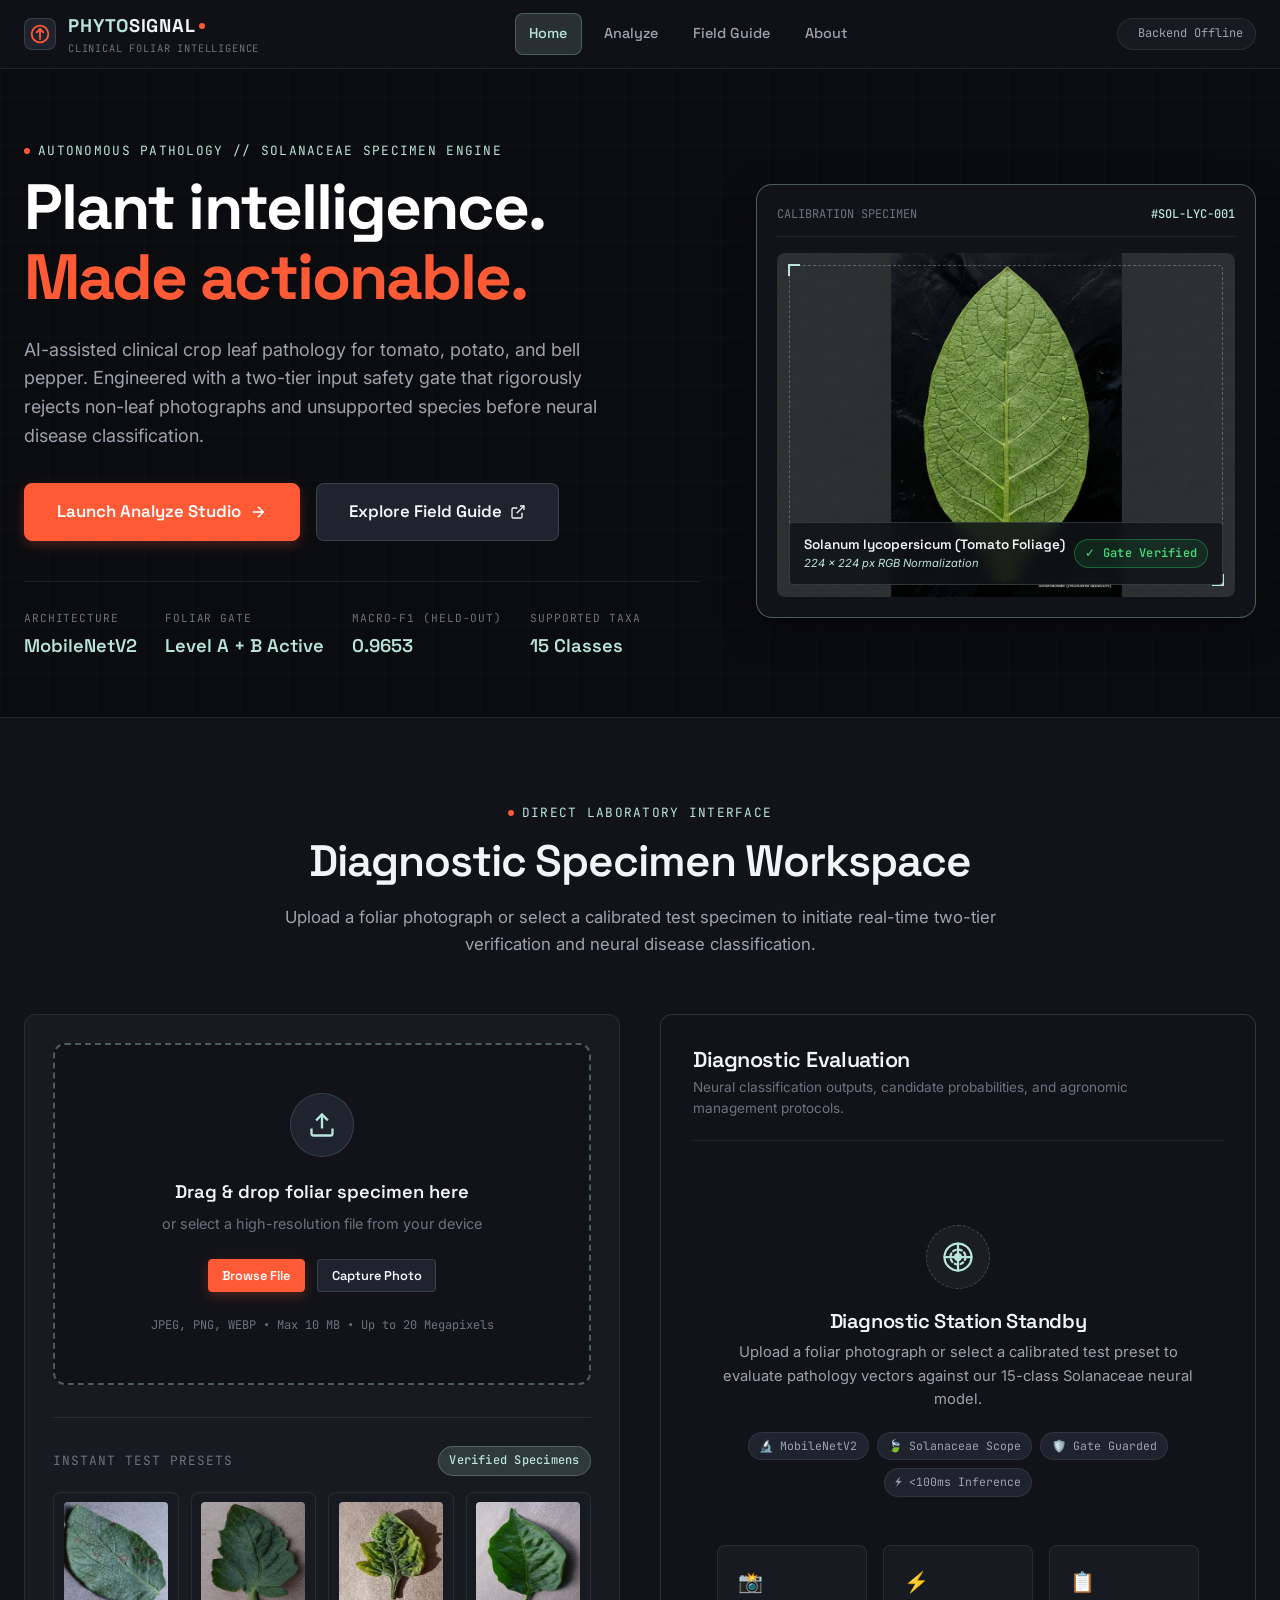
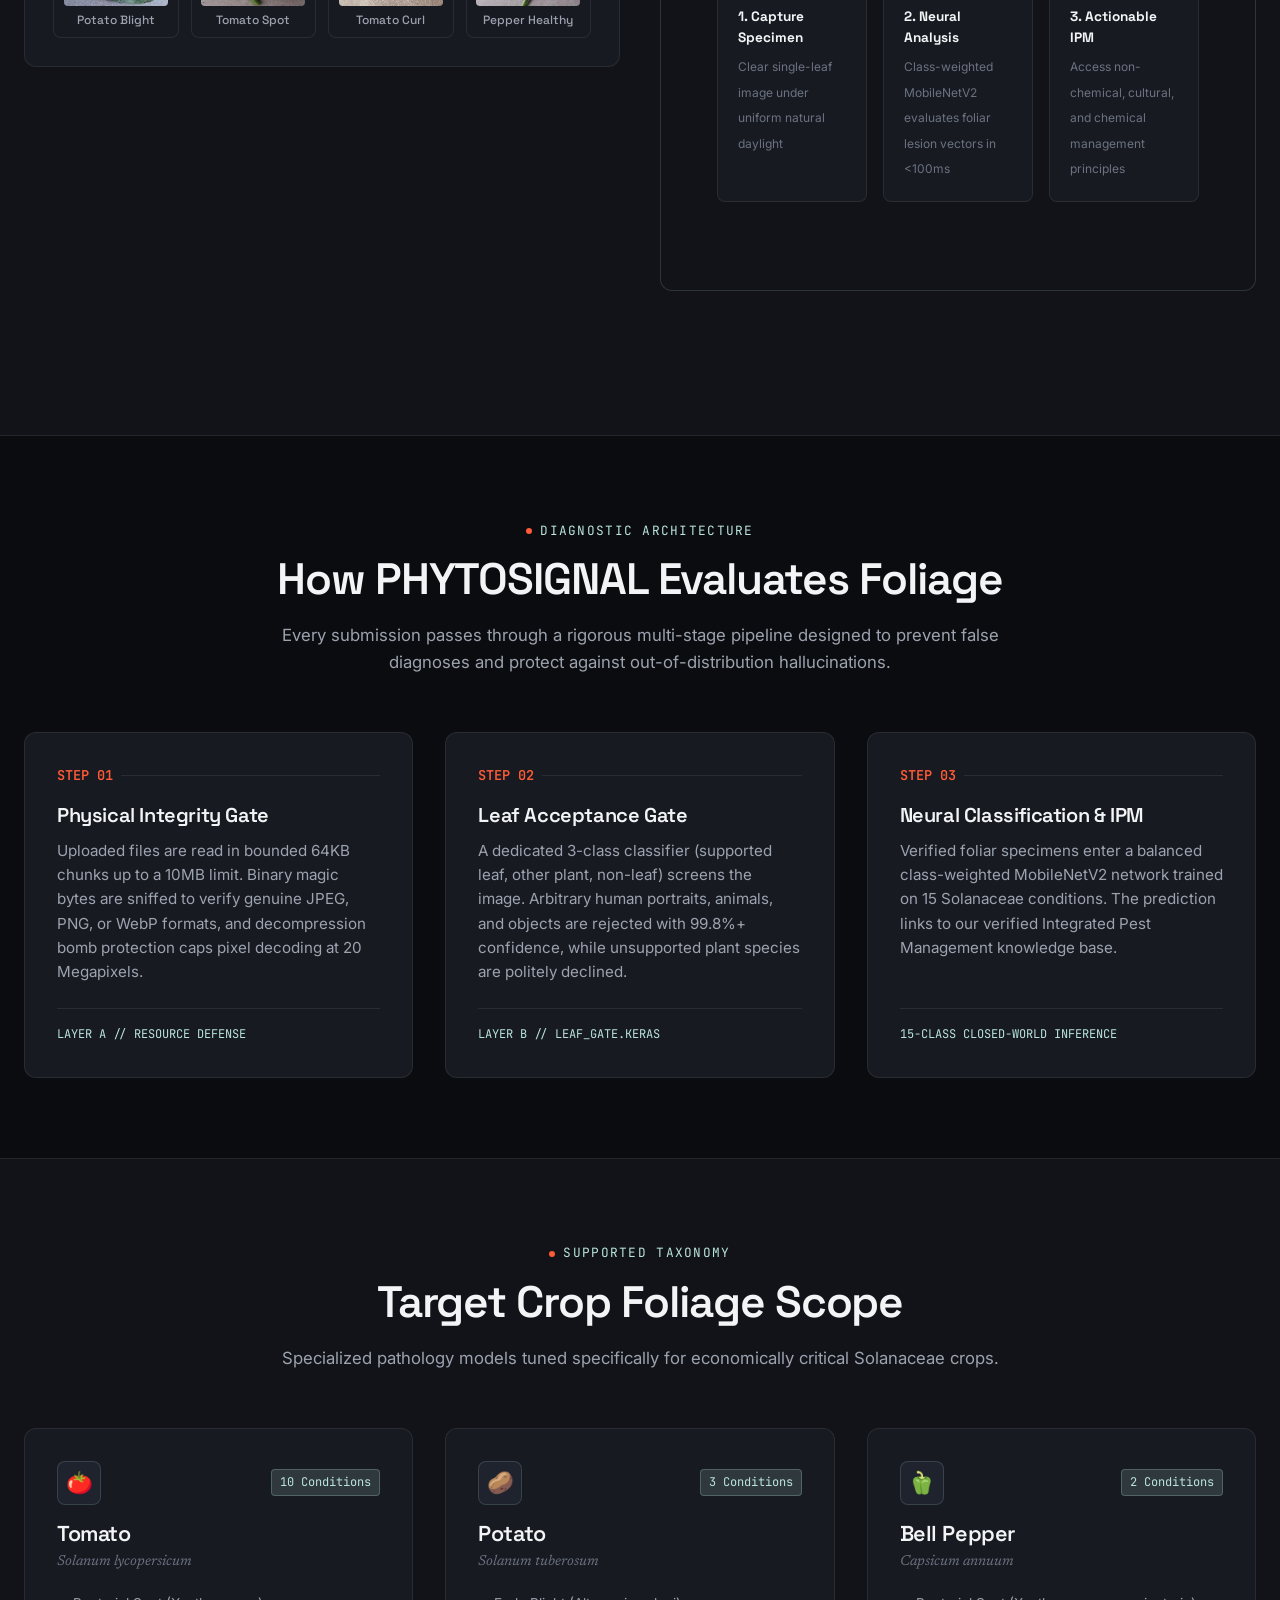
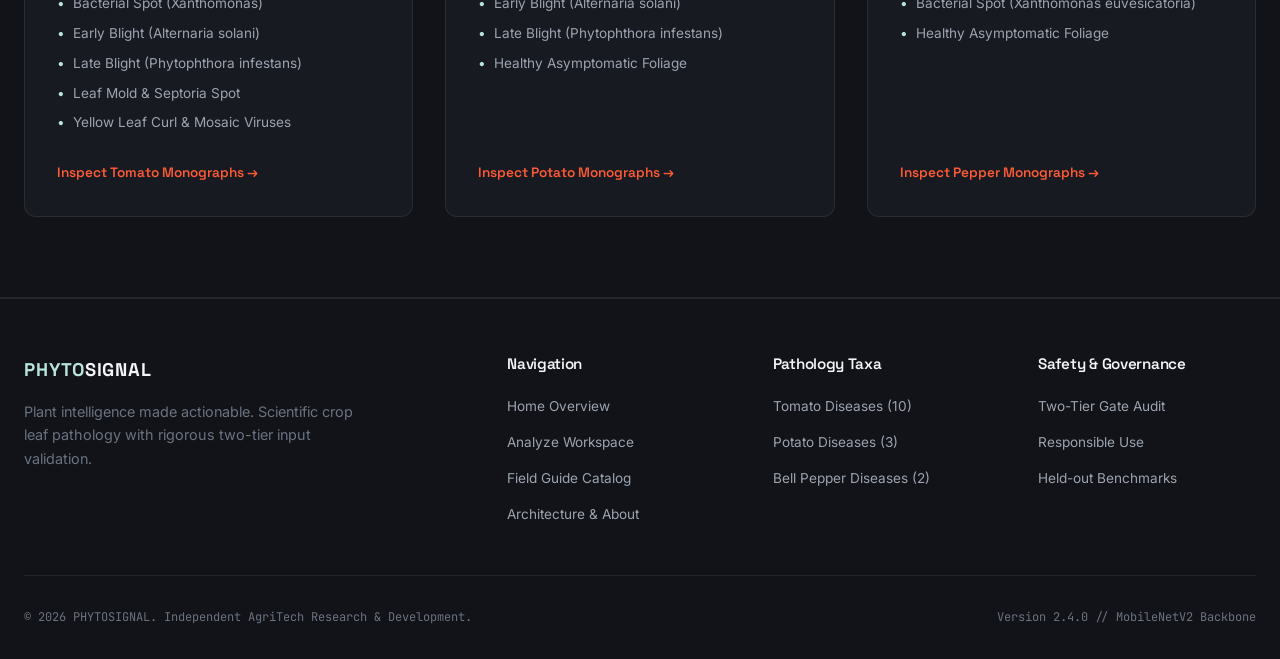
==== commit c43485b8: "feat(frontend): final portfolio polish pass with progressive disclosure accordions and elevated diag" ====
--- a/frontend/index.html
+++ b/frontend/index.html
@@ -126,7 +126,7 @@
         <div class="hero-specimen-frame" aria-hidden="true">
           <div class="specimen-stage-header">
             <span>CALIBRATION SPECIMEN</span>
-            <span class="specimen-code">#SOL-POT-002</span>
+            <span class="specimen-code">#SOL-LYC-001</span>
           </div>
 
           <div class="specimen-image-wrapper">
@@ -134,7 +134,7 @@
             <div class="specimen-reticle"></div>
             <div class="specimen-data-overlay">
               <div class="specimen-tag-left">
-                <span class="specimen-tag-crop">Solanum lycopersicum</span>
+                <span class="specimen-tag-crop">Solanum lycopersicum (Tomato Foliage)</span>
                 <span class="specimen-tag-latin">224 × 224 px RGB Normalization</span>
               </div>
               <span class="badge badge-healthy">✓ Gate Verified</span>
@@ -269,12 +269,24 @@
 
             <!-- State 1: Empty Results Placeholder -->
             <div id="results-empty" class="empty-results-placeholder">
-              <svg class="empty-placeholder-icon" viewBox="0 0 24 24" fill="none" stroke="currentColor" stroke-width="1.5" stroke-linecap="round" stroke-linejoin="round" aria-hidden="true">
-                <rect width="18" height="18" x="3" y="3" rx="2" ry="2"/>
-                <circle cx="9" cy="9" r="2"/>
-                <path d="m21 15-3.086-3.086a2 2 0 0 0-2.828 0L6 21"/>
-              </svg>
-              <p>Upload a clear foliar photograph or select an <strong>Instant Test Preset</strong> to initiate neural pathology classification and access authoritative Integrated Pest Management guidance.</p>
+              <div class="empty-placeholder-radar" aria-hidden="true">
+                <svg class="empty-placeholder-icon" viewBox="0 0 24 24" fill="none" stroke="currentColor" stroke-width="1.5" stroke-linecap="round" stroke-linejoin="round">
+                  <circle cx="12" cy="12" r="9"/>
+                  <path d="M12 3v18"/>
+                  <path d="M3 12h18"/>
+                  <circle cx="12" cy="12" r="5" stroke-dasharray="2 2"/>
+                  <circle cx="12" cy="12" r="2" fill="currentColor"/>
+                </svg>
+              </div>
+              <h3 class="empty-placeholder-title">Diagnostic Station Standby</h3>
+              <p class="empty-placeholder-text">Upload a foliar photograph or select a calibrated test preset to evaluate pathology vectors against our 15-class Solanaceae neural model.</p>
+
+              <div class="empty-specs-strip" aria-label="System diagnostic parameters">
+                <span class="spec-pill">🔬 MobileNetV2</span>
+                <span class="spec-pill">🍃 Solanaceae Scope</span>
+                <span class="spec-pill">🛡️ Gate Guarded</span>
+                <span class="spec-pill">⚡ &lt;100ms Inference</span>
+              </div>
 
               <div class="empty-steps-container">
                 <div class="empty-step">
@@ -312,6 +324,16 @@
               </h3>
               <p id="rejection-detail" class="rejection-detail"></p>
 
+              <div class="rejection-guidance-box">
+                <h4 class="rejection-guidance-title">Foliar Capture Best Practices</h4>
+                <ul class="rejection-guidance-list">
+                  <li><strong>Supported Crops:</strong> Provide foliage from Tomato, Potato, or Bell Pepper plants.</li>
+                  <li><strong>Framing:</strong> Center a single plant leaf occupying at least 60% of the image frame.</li>
+                  <li><strong>Lighting:</strong> Ensure even, diffuse illumination; avoid harsh glare, deep shadows, or extreme blur.</li>
+                  <li><strong>Background:</strong> Position against a plain or natural soil background free of faces, pets, or non-botanical objects.</li>
+                </ul>
+              </div>
+
               <button type="button" id="rejection-action-btn" class="btn btn-secondary">
                 <span>Upload Another Image</span>
               </button>
@@ -320,6 +342,9 @@
             <!-- State 3: Active Diagnostic Evaluation -->
             <div id="results-content" class="results-content hidden">
               <div class="prediction-summary-banner">
+                <div class="diagnosis-thumb-wrapper hidden">
+                  <img id="result-specimen-thumb" class="diagnosis-specimen-thumb" src="" alt="Analyzed specimen thumbnail">
+                </div>
                 <div class="diagnosis-left">
                   <span id="result-crop" class="diagnosis-crop">Tomato</span>
                   <h3 id="result-condition" class="diagnosis-condition">Late Blight</h3>
@@ -331,6 +356,7 @@
                 <div class="diagnosis-score-block">
                   <span class="score-label">Classification Score</span>
                   <span id="result-score" class="score-value">99.8%</span>
+                  <span class="score-caption">Closed-world relative confidence</span>
                 </div>
               </div>
 
--- a/frontend/css/styles.css
+++ b/frontend/css/styles.css
@@ -1226,19 +1226,78 @@
   align-items: center;
 }
 
-.empty-placeholder-icon {
+.empty-placeholder-radar {
   width: 4rem;
   height: 4rem;
-  color: var(--text-muted);
-  opacity: 0.4;
-  margin-bottom: 1.5rem;
+  margin: 0 auto 1.25rem;
+  display: flex;
+  align-items: center;
+  justify-content: center;
+  background: rgba(185, 228, 220, 0.05);
+  border: 1px dashed var(--mineral-ice-border);
+  border-radius: 50%;
+  color: var(--mineral-ice);
+  animation: radarPulse 4s infinite ease-in-out;
+}
+
+@keyframes radarPulse {
+  0%, 100% {
+    transform: scale(1);
+    box-shadow: 0 0 0 0 rgba(185, 228, 220, 0.2);
+  }
+  50% {
+    transform: scale(1.05);
+    box-shadow: 0 0 0 8px rgba(185, 228, 220, 0);
+  }
+}
+
+.empty-placeholder-icon {
+  width: 2.25rem;
+  height: 2.25rem;
+}
+
+.empty-placeholder-title {
+  font-family: var(--font-display);
+  font-size: 1.25rem;
+  font-weight: 600;
+  color: var(--text-primary);
+  margin-bottom: 0.5rem;
+}
+
+.empty-placeholder-text {
+  font-size: 0.92rem;
+  color: var(--text-secondary);
+  max-width: 32rem;
+  margin: 0 auto 1.25rem;
+  line-height: 1.6;
+}
+
+.empty-specs-strip {
+  display: flex;
+  flex-wrap: wrap;
+  justify-content: center;
+  gap: 0.5rem;
+  margin-bottom: 2rem;
+}
+
+.spec-pill {
+  font-family: var(--font-mono);
+  font-size: 0.72rem;
+  padding: 0.25rem 0.65rem;
+  border-radius: var(--radius-full);
+  background: var(--bg-surface-3);
+  border: 1px solid var(--border-subtle);
+  color: var(--text-secondary);
+  display: inline-flex;
+  align-items: center;
+  gap: 0.35rem;
 }
 
 .empty-steps-container {
   display: grid;
   grid-template-columns: repeat(3, 1fr);
   gap: 1rem;
-  margin-top: 2.5rem;
+  margin-top: 1rem;
   width: 100%;
 }
 
@@ -1323,7 +1382,53 @@
   color: var(--text-secondary);
   line-height: 1.6;
   max-width: 32rem;
-  margin-bottom: 1.5rem;
+  margin-bottom: 1.25rem;
+}
+
+.rejection-guidance-box {
+  text-align: left;
+  background: var(--bg-surface-1);
+  border: 1px solid var(--border-subtle);
+  border-radius: var(--radius-sm);
+  padding: 1.15rem 1.35rem;
+  margin: 0 auto 1.5rem;
+  max-width: 32rem;
+  width: 100%;
+}
+
+.rejection-guidance-title {
+  font-family: var(--font-display);
+  font-size: 0.8rem;
+  font-weight: 600;
+  text-transform: uppercase;
+  letter-spacing: 0.06em;
+  color: var(--text-primary);
+  margin-bottom: 0.65rem;
+}
+
+.rejection-guidance-list {
+  list-style: none;
+  padding: 0;
+  margin: 0;
+  display: flex;
+  flex-direction: column;
+  gap: 0.45rem;
+  font-size: 0.82rem;
+  color: var(--text-secondary);
+  line-height: 1.5;
+}
+
+.rejection-guidance-list li {
+  position: relative;
+  padding-left: 1.15rem;
+}
+
+.rejection-guidance-list li::before {
+  content: '•';
+  position: absolute;
+  left: 0.2rem;
+  color: var(--signal-coral);
+  font-weight: bold;
 }
 
 /* Prediction Output Block */
@@ -1334,14 +1439,32 @@
   padding: 1.75rem;
   margin-bottom: 2rem;
   display: flex;
-  align-items: flex-start;
+  align-items: center;
   justify-content: space-between;
   gap: 1.5rem;
 }
 
+.diagnosis-thumb-wrapper {
+  width: 72px;
+  height: 72px;
+  border-radius: var(--radius-sm);
+  border: 1px solid var(--border-medium);
+  overflow: hidden;
+  flex-shrink: 0;
+  background: var(--bg-surface-3);
+}
+
+.diagnosis-specimen-thumb {
+  width: 100%;
+  height: 100%;
+  object-fit: cover;
+  display: block;
+}
+
 .diagnosis-left {
   display: flex;
   flex-direction: column;
+  flex: 1;
 }
 
 .diagnosis-crop {
@@ -1387,6 +1510,26 @@
   font-weight: 700;
   color: var(--signal-coral);
   line-height: 1.1;
+}
+
+.score-caption {
+  font-family: var(--font-mono);
+  font-size: 0.65rem;
+  color: var(--text-muted);
+  text-transform: uppercase;
+  letter-spacing: 0.05em;
+  margin-top: 0.35rem;
+  text-align: right;
+}
+
+.badge-primary-candidate {
+  background-color: rgba(185, 228, 220, 0.15);
+  border: 1px solid var(--mineral-ice-border);
+  color: var(--mineral-ice);
+  font-family: var(--font-mono);
+  font-weight: 600;
+  text-transform: uppercase;
+  letter-spacing: 0.04em;
 }
 
 /* Candidate Predictions List */
@@ -1504,53 +1647,200 @@
   background-color: var(--bg-surface-2);
   border: 1px solid var(--border-medium);
   border-radius: var(--radius-md);
-  padding: 2rem;
+  padding: 1.75rem;
   margin-bottom: 2rem;
 }
 
-.monograph-section {
-  margin-bottom: 2rem;
-  padding-bottom: 1.75rem;
+/* Monograph Utility Controls Bar */
+.monograph-controls-bar {
+  display: flex;
+  align-items: center;
+  justify-content: space-between;
+  flex-wrap: wrap;
+  gap: 0.75rem;
+  margin-bottom: 1.25rem;
+  padding-bottom: 0.85rem;
   border-bottom: 1px solid var(--border-subtle);
 }
 
-.monograph-section:last-child {
-  margin-bottom: 0;
-  padding-bottom: 0;
-  border-bottom: none;
-}
-
-.monograph-heading {
+.monograph-context-pill {
+  font-family: var(--font-mono);
+  font-size: 0.72rem;
+  color: var(--mineral-ice);
+  background: rgba(185, 228, 220, 0.08);
+  border: 1px solid var(--mineral-ice-border);
+  border-radius: var(--radius-full);
+  padding: 0.2rem 0.65rem;
+  display: inline-flex;
+  align-items: center;
+  gap: 0.35rem;
+}
+
+.monograph-toggle-group {
+  display: flex;
+  align-items: center;
+  gap: 0.5rem;
+}
+
+.monograph-toggle-btn {
+  background: var(--bg-surface-3);
+  border: 1px solid var(--border-subtle);
+  color: var(--text-secondary);
+  font-family: var(--font-mono);
+  font-size: 0.72rem;
+  padding: 0.25rem 0.65rem;
+  border-radius: var(--radius-xs);
+  cursor: pointer;
+  transition: all var(--transition-fast);
+}
+
+.monograph-toggle-btn:hover {
+  background: var(--bg-surface-1);
+  color: var(--text-primary);
+  border-color: var(--border-medium);
+}
+
+/* Monograph Collapsible Accordions */
+details.monograph-accordion {
+  background: var(--bg-surface-1);
+  border: 1px solid var(--border-subtle);
+  border-radius: var(--radius-sm);
+  margin-bottom: 0.75rem;
+  overflow: hidden;
+  transition: border-color var(--transition-fast), background-color var(--transition-fast);
+}
+
+details.monograph-accordion:hover {
+  border-color: rgba(255, 255, 255, 0.15);
+}
+
+details.monograph-accordion[open] {
+  border-color: var(--border-medium);
+  background: var(--bg-surface-2);
+}
+
+summary.monograph-accordion-header {
+  display: flex;
+  align-items: center;
+  justify-content: space-between;
+  padding: 0.85rem 1.15rem;
+  cursor: pointer;
+  user-select: none;
+  list-style: none;
+  transition: background-color var(--transition-fast);
+}
+
+summary.monograph-accordion-header::-webkit-details-marker {
+  display: none;
+}
+
+summary.monograph-accordion-header:hover {
+  background: rgba(255, 255, 255, 0.02);
+}
+
+summary.monograph-accordion-header:focus-visible {
+  outline: 2px solid var(--mineral-ice);
+  outline-offset: -2px;
+}
+
+.accordion-header-left {
+  display: flex;
+  align-items: center;
+  gap: 0.75rem;
+  flex-wrap: wrap;
+}
+
+.accordion-chevron {
+  display: inline-block;
+  font-size: 0.75rem;
+  color: var(--text-muted);
+  transition: transform 0.2s ease, color 0.2s ease;
+}
+
+details.monograph-accordion[open] .accordion-chevron {
+  transform: rotate(90deg);
+  color: var(--mineral-ice);
+}
+
+.monograph-accordion-title {
   font-family: var(--font-display);
-  font-size: 1.15rem;
-  color: var(--mineral-ice);
-  margin-bottom: 0.85rem;
-}
-
+  font-size: 0.95rem;
+  font-weight: 600;
+  color: var(--text-primary);
+  letter-spacing: 0.01em;
+}
+
+.accordion-count-badge {
+  font-family: var(--font-mono);
+  font-size: 0.65rem;
+  color: var(--text-muted);
+  background: var(--bg-surface-3);
+  border: 1px solid var(--border-subtle);
+  border-radius: var(--radius-full);
+  padding: 0.1rem 0.5rem;
+}
+
+.monograph-accordion-body {
+  padding: 1.15rem 1.25rem 1.25rem;
+  border-top: 1px solid var(--border-subtle);
+  font-size: 0.9rem;
+  line-height: 1.6;
+  color: var(--text-secondary);
+}
+
+/* Specialized Safety & Regulatory Accordion Accent */
+details.monograph-accordion-safety {
+  border-left: 3px solid var(--signal-coral);
+}
+
+details.monograph-accordion-safety[open] {
+  border-color: rgba(255, 90, 54, 0.35);
+  border-left: 3px solid var(--signal-coral);
+}
+
+details.monograph-accordion-safety summary .monograph-accordion-title {
+  color: #FFA08A;
+}
+
+details.monograph-accordion-safety .accordion-count-badge {
+  color: var(--signal-coral);
+  background: rgba(255, 90, 54, 0.1);
+  border-color: rgba(255, 90, 54, 0.25);
+}
+
+/* Monograph Body Elements */
 .monograph-subheading {
   font-family: var(--font-display);
-  font-size: 0.9rem;
-  color: var(--text-primary);
-  margin: 1rem 0 0.5rem;
+  font-size: 0.85rem;
+  font-weight: 600;
+  color: var(--text-primary);
+  text-transform: uppercase;
+  letter-spacing: 0.04em;
+  margin: 1.15rem 0 0.5rem;
+}
+
+.monograph-subheading:first-child {
+  margin-top: 0;
 }
 
 .monograph-lead {
   font-family: var(--font-serif);
-  font-size: 1.15rem;
+  font-size: 1.05rem;
   line-height: 1.6;
   color: #ECEFF1;
-  margin-bottom: 1rem;
+  margin-bottom: 0.85rem;
 }
 
 .monograph-list {
   list-style: none;
   display: flex;
   flex-direction: column;
-  gap: 0.5rem;
+  gap: 0.45rem;
+  margin-bottom: 0.75rem;
 }
 
 .monograph-list li {
-  font-size: 0.9rem;
+  font-size: 0.88rem;
   color: var(--text-secondary);
   padding-left: 1.25rem;
   position: relative;
@@ -1569,13 +1859,14 @@
 }
 
 .urgency-callout {
-  padding: 0.85rem 1.25rem;
+  padding: 0.85rem 1.15rem;
   background-color: var(--bg-surface-3);
   border-left: 3px solid var(--signal-coral);
   border-radius: var(--radius-xs);
   margin-bottom: 1rem;
-  font-size: 0.9rem;
-  color: var(--text-primary);
+  font-size: 0.88rem;
+  color: var(--text-primary);
+  line-height: 1.5;
 }
 
 .badge-urgency {
@@ -1585,6 +1876,57 @@
   color: var(--signal-coral);
   text-transform: uppercase;
   margin-right: 0.5rem;
+}
+
+/* Citations & Source Card Items */
+.source-card-item {
+  background: var(--bg-surface-3);
+  border: 1px solid var(--border-subtle);
+  border-radius: var(--radius-xs);
+  padding: 0.75rem 1rem;
+  margin-bottom: 0.65rem;
+}
+
+.source-card-item:last-child {
+  margin-bottom: 0;
+}
+
+.source-org {
+  font-family: var(--font-mono);
+  font-size: 0.7rem;
+  color: var(--mineral-ice);
+  text-transform: uppercase;
+  letter-spacing: 0.05em;
+  margin-bottom: 0.2rem;
+}
+
+.source-title {
+  font-weight: 600;
+  color: var(--text-primary);
+  font-size: 0.88rem;
+  margin: 0.15rem 0;
+}
+
+.source-claims {
+  font-size: 0.8rem;
+  color: var(--text-muted);
+  line-height: 1.4;
+}
+
+.source-link {
+  display: inline-flex;
+  align-items: center;
+  gap: 0.35rem;
+  font-family: var(--font-mono);
+  font-size: 0.75rem;
+  color: var(--mineral-ice);
+  text-decoration: none;
+  margin-top: 0.4rem;
+}
+
+.source-link:hover {
+  text-decoration: underline;
+  color: #E0F2F1;
 }
 
 .sources-list {
@@ -2169,7 +2511,10 @@
   .preview-actions,
   .preset-section,
   .card-header button,
-  .mobile-menu-btn {
+  .mobile-menu-btn,
+  .monograph-controls-bar,
+  .candidate-exploration-notice,
+  .candidate-actions {
     display: none !important;
   }
   .container {
@@ -2185,7 +2530,22 @@
     color: #000000 !important;
     box-shadow: none !important;
   }
-  .diagnosis-condition, .score-value, h1, h2, h3, h4 {
+  /* Force expand all accordions when printing */
+  details.monograph-accordion {
+    display: block !important;
+    border: 1px solid #E0E0E0 !important;
+    background: #FFFFFF !important;
+    margin-bottom: 1rem !important;
+  }
+  details.monograph-accordion .monograph-accordion-body {
+    display: block !important;
+    padding: 0.75rem 1rem !important;
+    border-top: 1px solid #EEEEEE !important;
+  }
+  .accordion-chevron {
+    display: none !important;
+  }
+  .diagnosis-condition, .score-value, h1, h2, h3, h4, .monograph-accordion-title {
     color: #000000 !important;
   }
   p, li, span {
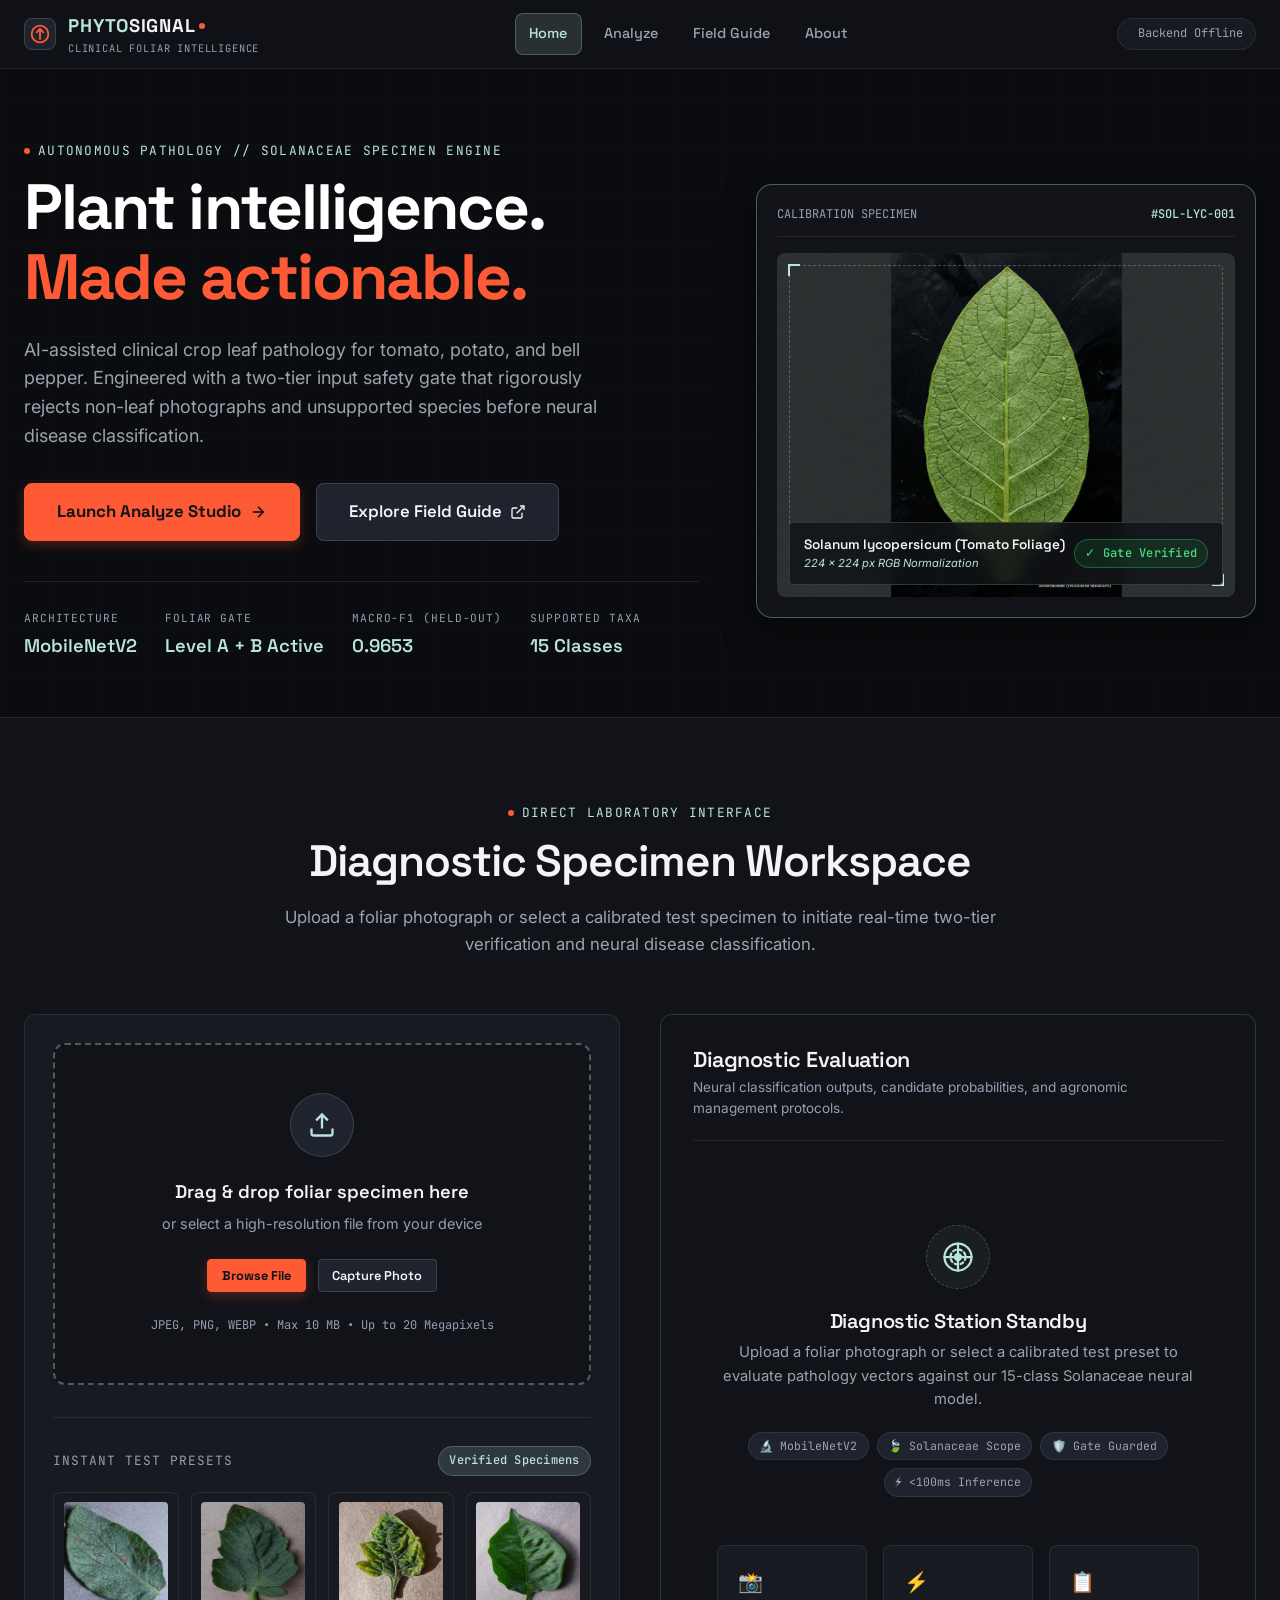
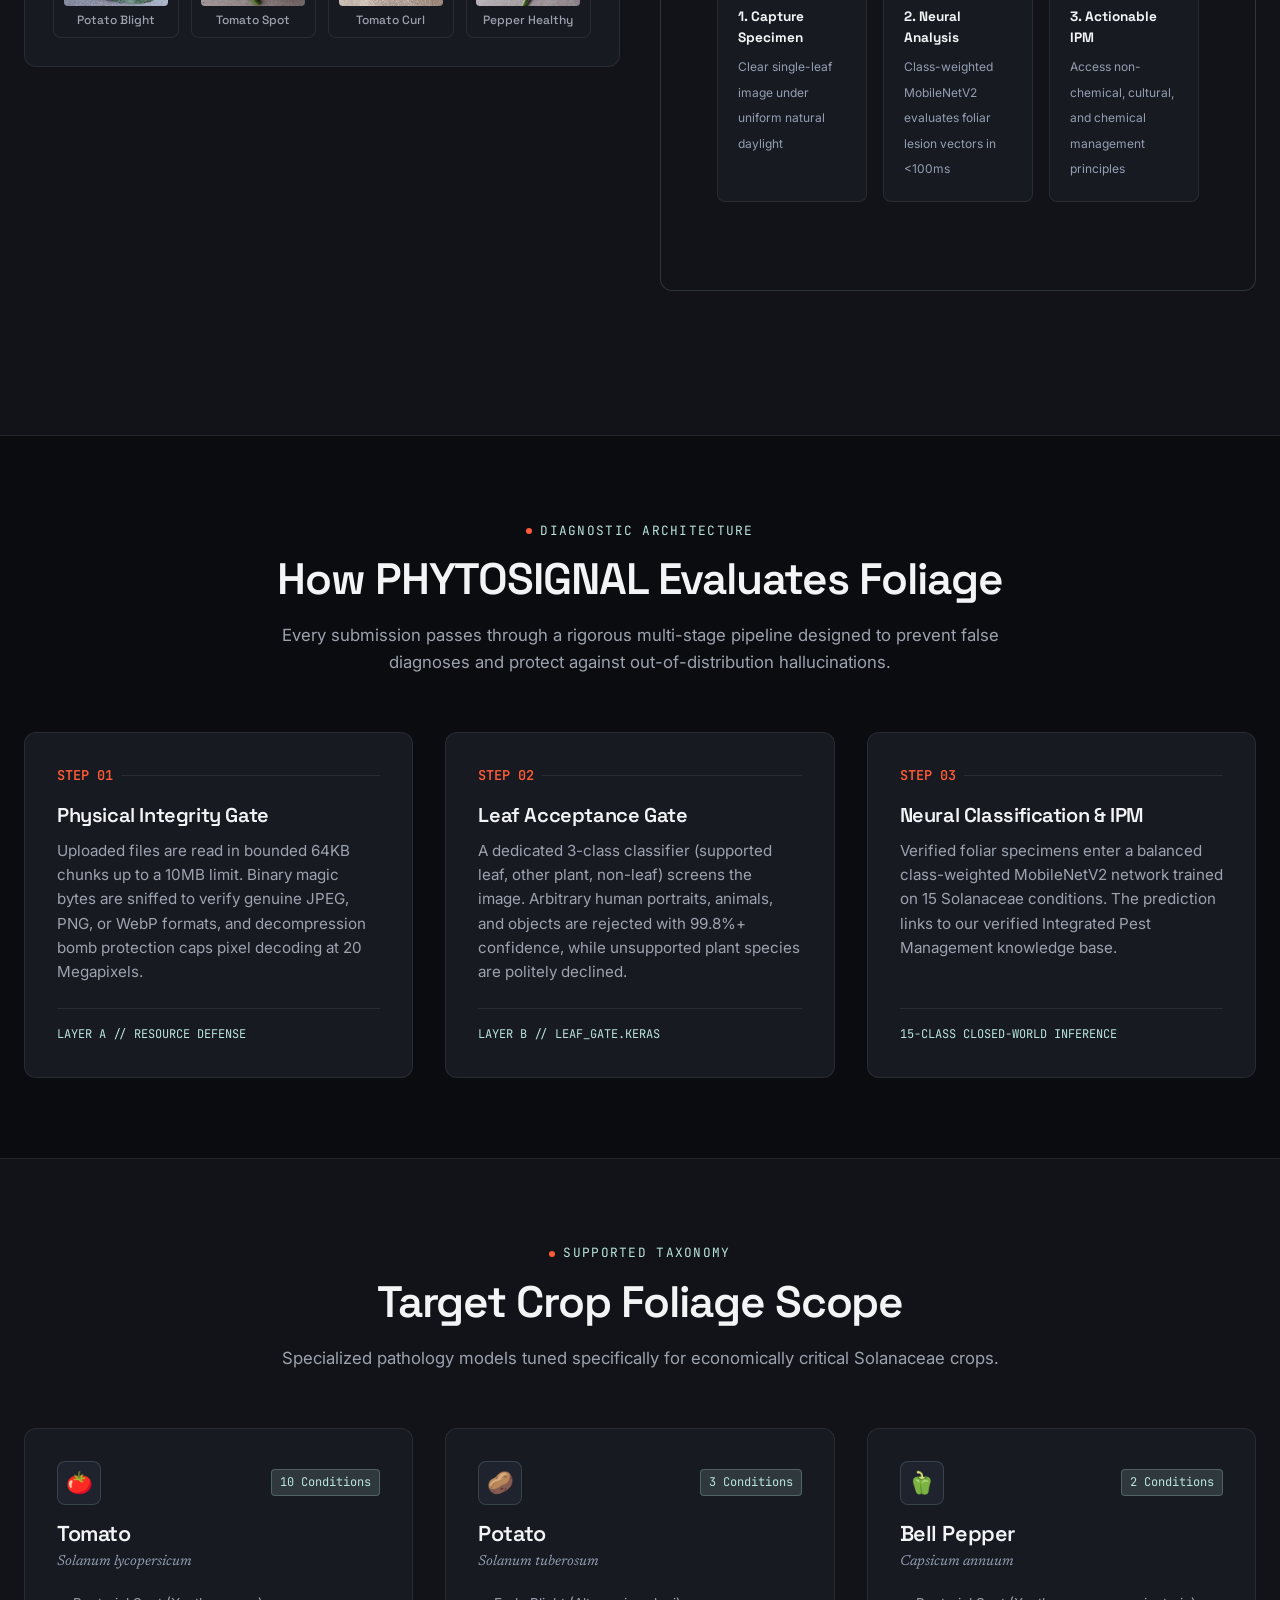
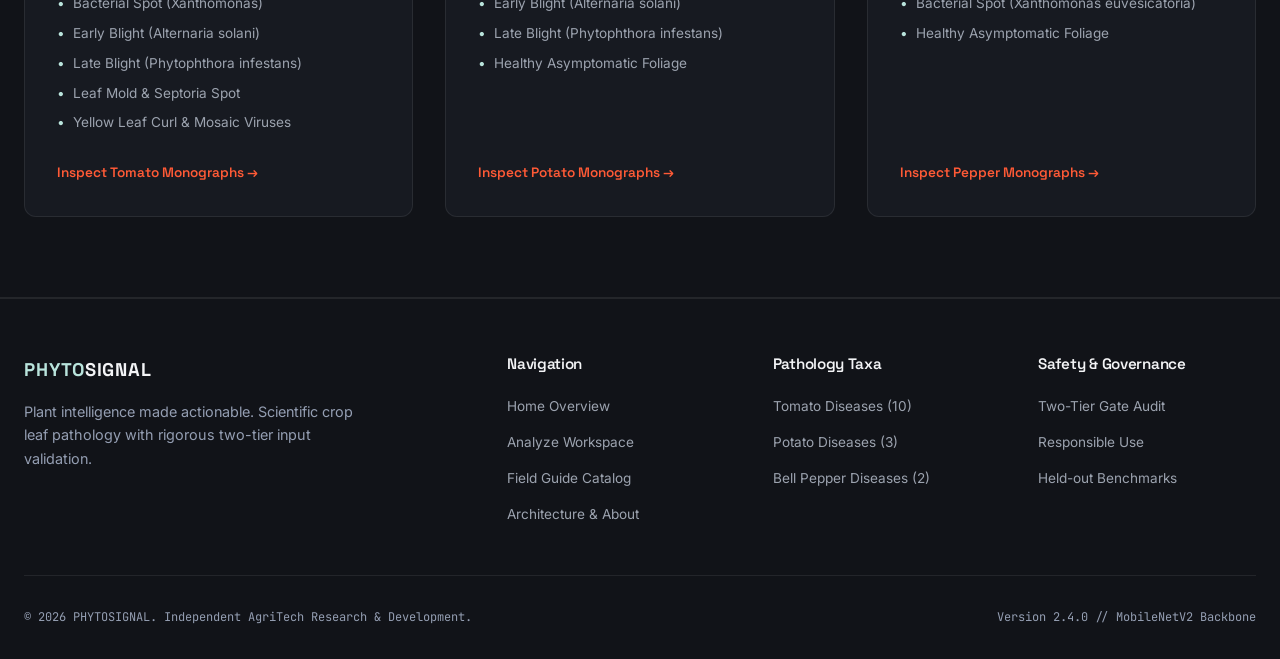
==== commit be04b649: "feat(frontend): implement Phase 1 and 2 accessibility, UX, and responsive hardening" ====
--- a/frontend/index.html
+++ b/frontend/index.html
@@ -41,7 +41,7 @@
           <span id="connection-status-text">Model Ready</span>
         </div>
 
-        <button type="button" id="mobile-menu-toggle" class="mobile-menu-btn" aria-label="Open navigation menu">
+        <button type="button" id="mobile-menu-toggle" class="mobile-menu-btn" aria-label="Open navigation menu" aria-expanded="false" aria-controls="mobile-menu">
           <svg width="20" height="20" viewBox="0 0 24 24" fill="none" stroke="currentColor" stroke-width="2"><line x1="3" y1="12" x2="21" y2="12"/><line x1="3" y1="6" x2="21" y2="6"/><line x1="3" y1="18" x2="21" y2="18"/></svg>
         </button>
       </div>
@@ -50,7 +50,7 @@
 
   <!-- Mobile Navigation Drawer -->
   <div id="mobile-menu-backdrop" class="mobile-nav-backdrop"></div>
-  <aside id="mobile-menu" class="mobile-nav-menu" aria-label="Mobile Navigation Drawer">
+  <aside id="mobile-menu" class="mobile-nav-menu" aria-label="Mobile Navigation Drawer" aria-hidden="true">
     <div class="mobile-nav-header">
       <span class="brand-name"><span class="phyto">PHYTO</span><span class="signal">SIGNAL</span></span>
       <button type="button" id="mobile-menu-close" class="btn btn-secondary btn-sm" aria-label="Close menu">&times;</button>
@@ -510,7 +510,7 @@
               <li>Bacterial Spot (Xanthomonas euvesicatoria)</li>
               <li>Healthy Asymptomatic Foliage</li>
             </ul>
-            <a href="field-guide.html?crop=pepper" class="crop-link">Inspect Pepper Monographs &rarr;</a>
+            <a href="field-guide.html?crop=bell_pepper" class="crop-link">Inspect Pepper Monographs &rarr;</a>
           </div>
         </div>
       </div>
@@ -528,7 +528,7 @@
           </p>
         </div>
         <div>
-          <h4 class="footer-col-title">Navigation</h4>
+          <h3 class="footer-col-title">Navigation</h3>
           <ul class="footer-links">
             <li><a href="index.html">Home Overview</a></li>
             <li><a href="analyze.html">Analyze Workspace</a></li>
@@ -537,15 +537,15 @@
           </ul>
         </div>
         <div>
-          <h4 class="footer-col-title">Pathology Taxa</h4>
+          <h3 class="footer-col-title">Pathology Taxa</h3>
           <ul class="footer-links">
             <li><a href="field-guide.html?crop=tomato">Tomato Diseases (10)</a></li>
             <li><a href="field-guide.html?crop=potato">Potato Diseases (3)</a></li>
-            <li><a href="field-guide.html?crop=pepper">Bell Pepper Diseases (2)</a></li>
+            <li><a href="field-guide.html?crop=bell_pepper">Bell Pepper Diseases (2)</a></li>
           </ul>
         </div>
         <div>
-          <h4 class="footer-col-title">Safety & Governance</h4>
+          <h3 class="footer-col-title">Safety & Governance</h3>
           <ul class="footer-links">
             <li><a href="about.html#safety">Two-Tier Gate Audit</a></li>
             <li><a href="about.html#responsible-ai">Responsible Use</a></li>
--- a/frontend/css/styles.css
+++ b/frontend/css/styles.css
@@ -34,7 +34,7 @@
   /* Text Colors */
   --text-primary: #F3F4F6;
   --text-secondary: #9CA3AF;
-  --text-muted: #6B7280;
+  --text-muted: #949EB2;
   --text-inverse: #0B0C0F;
 
   /* Semantic Status Colors (Preserved for accessible, accurate meaning) */
@@ -140,6 +140,12 @@
   background: none;
   font-family: inherit;
   font-size: inherit;
+}
+
+/* Global Focus-Visible Styling (WCAG 2.4.7 Focus Visible AA) */
+:focus-visible {
+  outline: 2px solid var(--mineral-ice);
+  outline-offset: 2px;
 }
 
 img {
@@ -424,20 +430,36 @@
 
 .btn-primary {
   background-color: var(--signal-coral);
-  color: #FFFFFF;
+  color: var(--obsidian);
+  font-weight: 700;
   border: 1px solid var(--signal-coral);
   box-shadow: 0 4px 12px var(--signal-coral-glow);
+}
+
+.btn-primary svg {
+  stroke: currentColor;
 }
 
 .btn-primary:hover:not(:disabled) {
   background-color: var(--signal-coral-hover);
   border-color: var(--signal-coral-hover);
+  color: var(--obsidian);
   transform: translateY(-1px);
   box-shadow: 0 6px 16px var(--signal-coral-glow);
 }
 
 .btn-primary:active:not(:disabled) {
+  background-color: var(--signal-coral-hover);
+  color: var(--obsidian);
   transform: translateY(0);
+}
+
+.btn-primary:disabled {
+  background-color: var(--signal-coral);
+  color: var(--obsidian);
+  opacity: 0.55;
+  cursor: not-allowed;
+  transform: none !important;
 }
 
 .btn-secondary {
@@ -523,6 +545,117 @@
   background-color: var(--status-rejected-bg);
   border: 1px solid var(--status-rejected-border);
   color: var(--status-rejected-text);
+}
+
+.badge-confidence-high {
+  background-color: rgba(34, 197, 94, 0.15);
+  border: 1px solid rgba(34, 197, 94, 0.35);
+  color: #4ade80;
+}
+
+.badge-confidence-moderate {
+  background-color: rgba(245, 158, 11, 0.15);
+  border: 1px solid rgba(245, 158, 11, 0.35);
+  color: #fbbf24;
+}
+
+.badge-confidence-low {
+  background-color: rgba(255, 90, 54, 0.15);
+  border: 1px solid rgba(255, 90, 54, 0.35);
+  color: #ff8a70;
+}
+
+.diagnosis-telemetry-strip {
+  display: flex;
+  flex-wrap: wrap;
+  align-items: center;
+  gap: 0.75rem;
+  padding: 0.6rem 0.85rem;
+  background-color: var(--bg-surface-3);
+  border: 1px solid rgba(255, 255, 255, 0.05);
+  border-radius: var(--radius-sm);
+  margin-top: 1rem;
+  font-family: var(--font-mono);
+  font-size: 0.75rem;
+  color: var(--text-secondary);
+}
+
+.diagnosis-telemetry-strip .telemetry-item {
+  display: inline-flex;
+  align-items: center;
+  gap: 0.35rem;
+}
+
+.btn-xs {
+  padding: 0.2rem 0.5rem;
+  font-size: 0.7rem;
+}
+
+.recent-scans-section {
+  margin-top: 1.5rem;
+  padding-top: 1.25rem;
+  border-top: 1px solid rgba(255, 255, 255, 0.06);
+}
+
+.recent-scans-grid {
+  display: grid;
+  grid-template-columns: repeat(auto-fill, minmax(130px, 1fr));
+  gap: 0.5rem;
+  margin-top: 0.75rem;
+}
+
+.recent-scan-item {
+  display: flex;
+  flex-direction: column;
+  padding: 0.5rem;
+  background: var(--bg-surface-2);
+  border: 1px solid rgba(255, 255, 255, 0.05);
+  border-radius: var(--radius-sm);
+  cursor: pointer;
+  transition: all 0.2s ease;
+  text-align: left;
+}
+
+.recent-scan-item:hover {
+  background: var(--bg-surface-3);
+  border-color: var(--mineral-ice-border);
+  transform: translateY(-2px);
+}
+
+.recent-scan-thumb {
+  width: 100%;
+  height: 60px;
+  object-fit: cover;
+  border-radius: var(--radius-xs);
+  margin-bottom: 0.35rem;
+  background: #000;
+}
+
+.recent-scan-thumb-placeholder {
+  display: flex;
+  align-items: center;
+  justify-content: center;
+  background: var(--bg-surface-3);
+  border: 1px solid var(--border-subtle);
+  color: var(--mineral-ice);
+}
+
+.recent-scan-title {
+  font-size: 0.75rem;
+  font-weight: 600;
+  color: var(--text-primary);
+  white-space: nowrap;
+  overflow: hidden;
+  text-overflow: ellipsis;
+}
+
+.recent-scan-meta {
+  font-size: 0.65rem;
+  font-family: var(--font-mono);
+  color: var(--text-muted);
+  display: flex;
+  justify-content: space-between;
+  margin-top: 0.2rem;
 }
 
 .kicker {
@@ -1049,7 +1182,7 @@
 
 .preview-meta {
   display: grid;
-  grid-template-columns: repeat(3, 1fr);
+  grid-template-columns: repeat(auto-fit, minmax(min(100%, 140px), 1fr));
   gap: 1rem;
   padding: 1rem;
   background-color: var(--bg-surface-2);
@@ -1575,6 +1708,8 @@
   display: flex;
   align-items: center;
   justify-content: space-between;
+  gap: 0.5rem;
+  flex-wrap: wrap;
   margin-bottom: 0.5rem;
 }
 
@@ -2057,7 +2192,7 @@
 
 .guide-catalog-grid {
   display: grid;
-  grid-template-columns: repeat(auto-fill, minmax(340px, 1fr));
+  grid-template-columns: repeat(auto-fill, minmax(min(100%, 300px), 1fr));
   gap: 1.75rem;
 }
 
@@ -2458,10 +2593,13 @@
   }
   .analyze-layout {
     grid-template-columns: 1fr;
-  }
-  .steps-grid,
+    gap: 2rem;
+  }
+  .steps-grid {
+    grid-template-columns: repeat(2, 1fr);
+  }
   .crops-grid {
-    grid-template-columns: 1fr;
+    grid-template-columns: repeat(auto-fit, minmax(280px, 1fr));
   }
   .footer-grid {
     grid-template-columns: 1fr 1fr;
@@ -2475,6 +2613,10 @@
   }
   .mobile-menu-btn {
     display: flex;
+    min-height: 44px;
+    min-width: 44px;
+    align-items: center;
+    justify-content: center;
   }
   .preset-grid {
     grid-template-columns: repeat(2, 1fr);
@@ -2482,6 +2624,9 @@
   .metrics-strip {
     grid-template-columns: 1fr;
   }
+  .steps-grid {
+    grid-template-columns: 1fr;
+  }
   .empty-steps-container {
     grid-template-columns: 1fr;
   }
@@ -2493,6 +2638,57 @@
   }
   .footer-grid {
     grid-template-columns: 1fr;
+  }
+}
+
+@media (max-width: 640px) {
+  .container {
+    padding: 0 1rem;
+  }
+  .guide-catalog-grid {
+    grid-template-columns: 1fr;
+    gap: 1.25rem;
+  }
+  .preview-meta {
+    grid-template-columns: 1fr;
+  }
+  .filter-groups-row {
+    flex-direction: column;
+    align-items: stretch;
+    gap: 1rem;
+  }
+  .filter-pills-cluster {
+    width: 100%;
+  }
+  .filter-btn {
+    min-height: 44px;
+    padding: 0.5rem 0.85rem;
+  }
+  .btn {
+    min-height: 44px;
+  }
+  .preset-grid {
+    grid-template-columns: 1fr;
+  }
+  .preset-btn {
+    min-height: 44px;
+  }
+}
+
+@media (max-width: 480px) {
+  .hero-title {
+    font-size: clamp(1.75rem, 7vw, 2.35rem);
+  }
+  .candidate-header {
+    flex-wrap: wrap;
+    gap: 0.5rem;
+  }
+  .candidate-left {
+    width: 100%;
+    justify-content: space-between;
+  }
+  .drop-zone {
+    padding: 2rem 1rem;
   }
 }
 
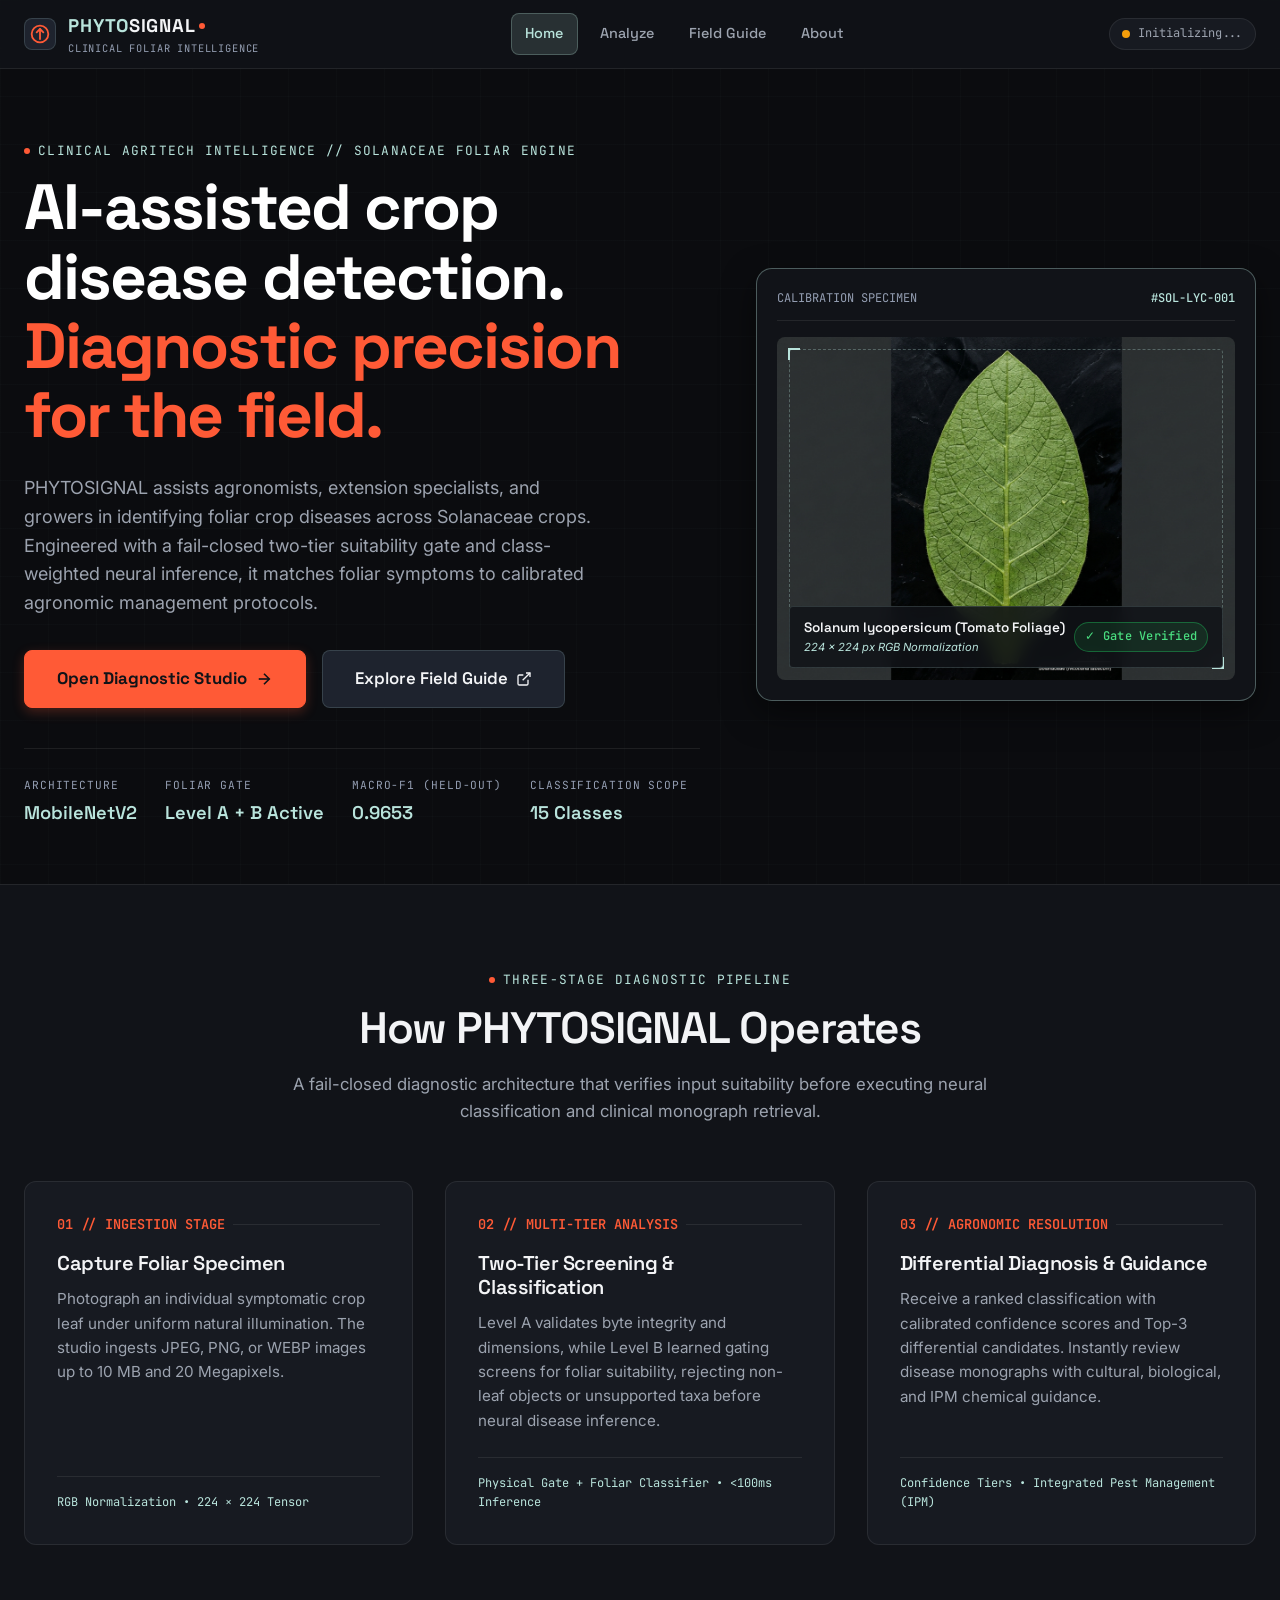
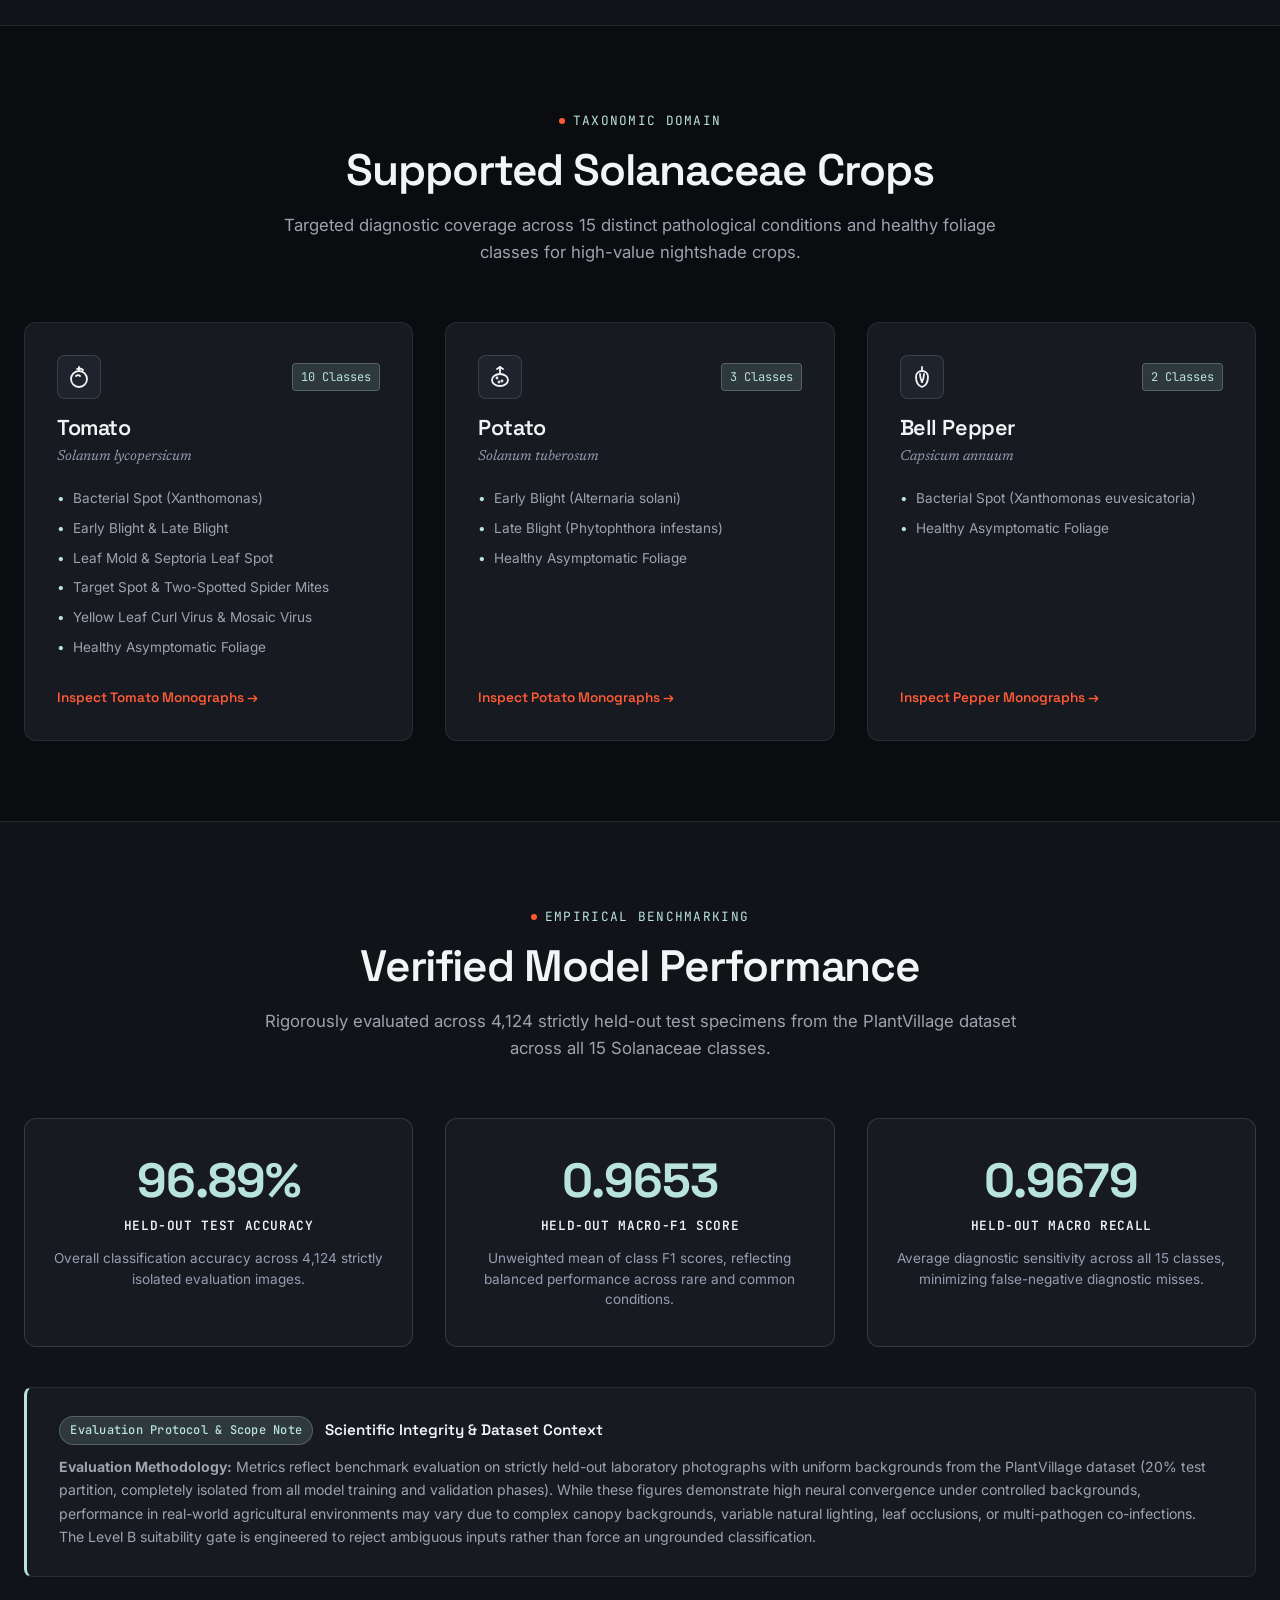
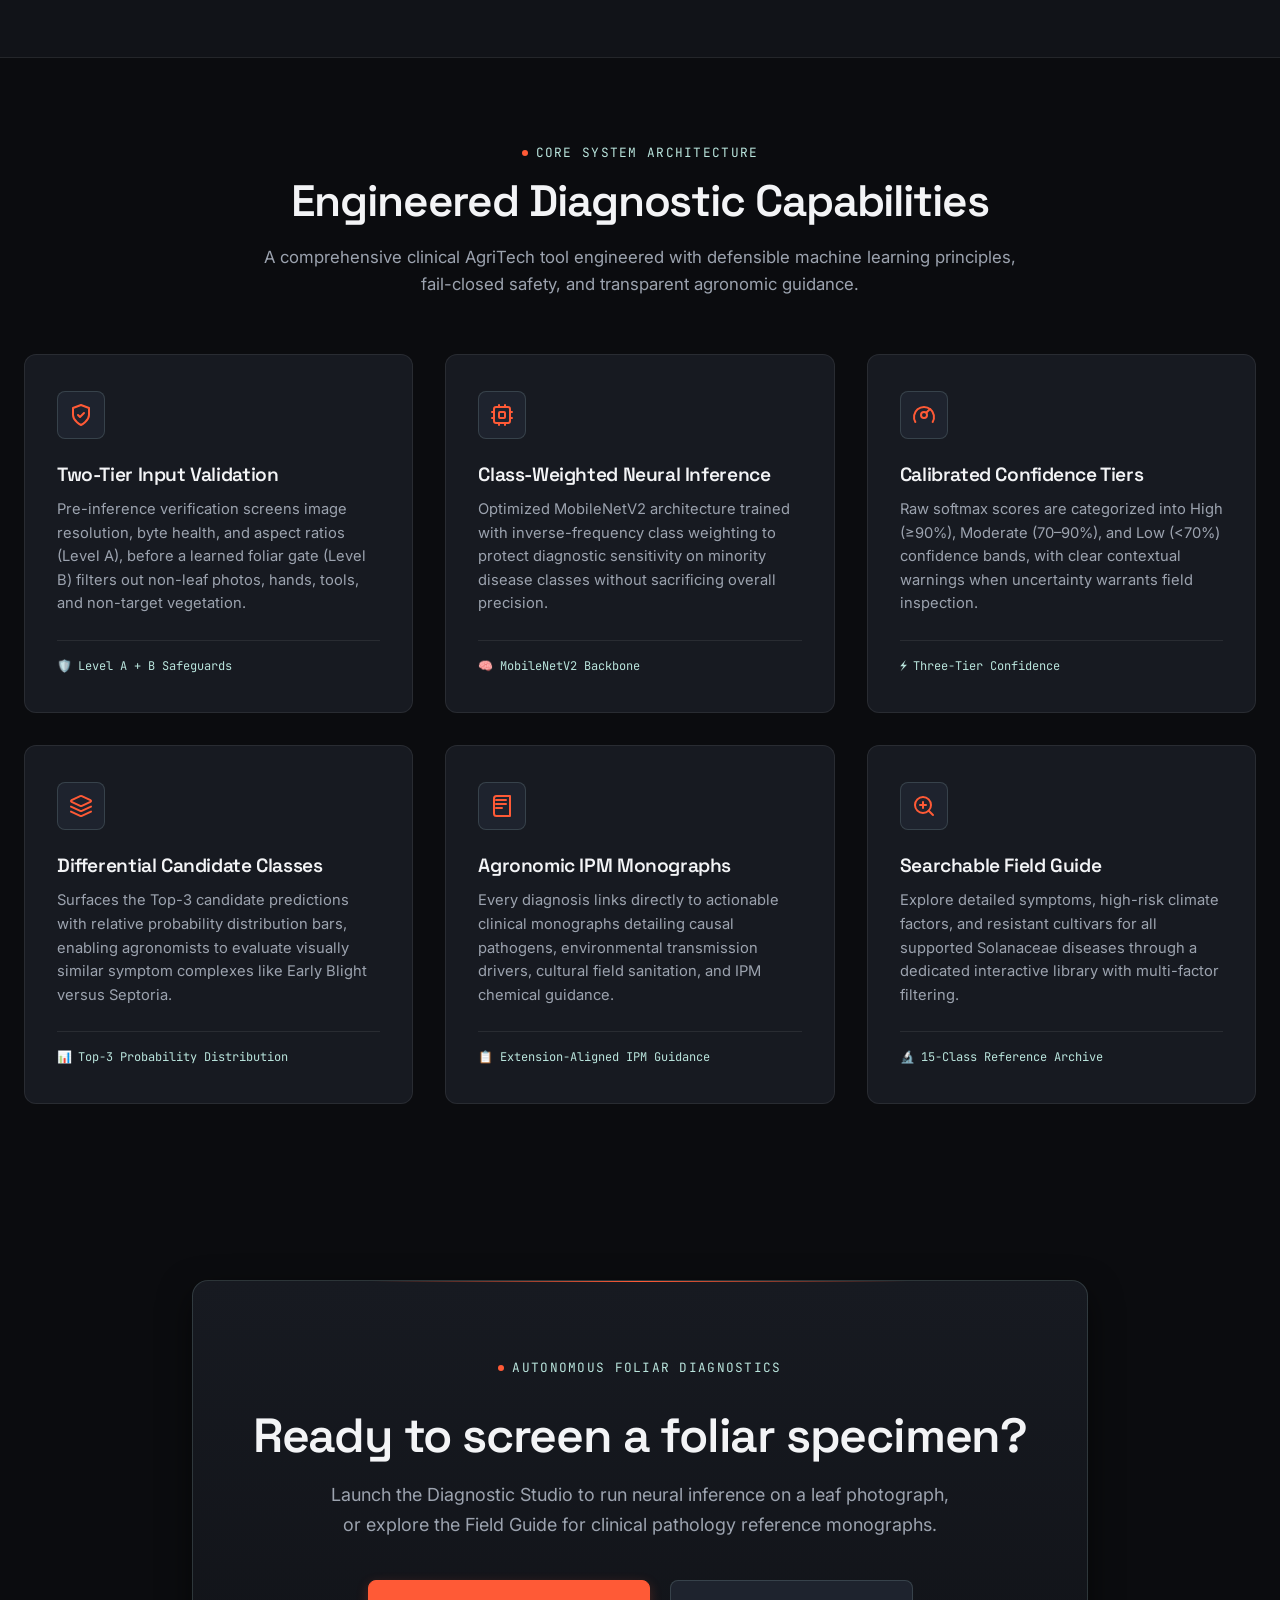
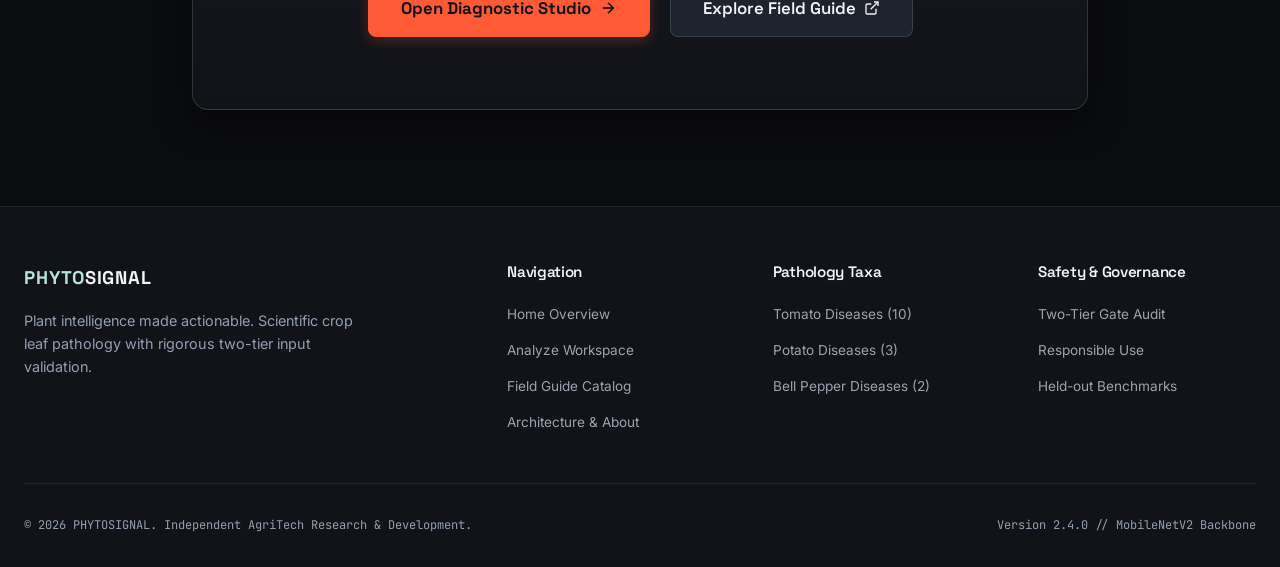
==== commit fa626623: "feat(frontend): redesign homepage into dedicated AgriTech product landing page (Phase 2B)" ====
--- a/frontend/index.html
+++ b/frontend/index.html
@@ -3,8 +3,8 @@
 <head>
   <meta charset="UTF-8">
   <meta name="viewport" content="width=device-width, initial-scale=1.0">
-  <title>PHYTOSIGNAL — Plant Intelligence. Made Actionable.</title>
-  <meta name="description" content="AI-assisted crop leaf pathology and clinical agronomic intelligence for tomato, potato, and bell pepper. Precision two-tier input verification.">
+  <title>PHYTOSIGNAL — AI-Powered Crop Disease Detection & Diagnostic Intelligence</title>
+  <meta name="description" content="AI-assisted crop leaf pathology and clinical agronomic intelligence for tomato, potato, and bell pepper. Precision two-tier input verification and IPM guidance.">
   <link rel="stylesheet" href="css/styles.css">
 </head>
 <body>
@@ -76,24 +76,22 @@
   </div>
 
   <main>
-    <!-- Hero Section -->
+    <!-- Section A: Hero Section -->
     <section class="hero-section">
       <div class="container hero-grid">
         <div class="hero-content">
-          <div class="kicker">Autonomous Pathology // Solanaceae Specimen Engine</div>
+          <div class="kicker">Clinical AgriTech Intelligence // Solanaceae Foliar Engine</div>
           <h1 class="hero-title">
-            Plant intelligence.<br>
-            <span class="highlight-coral">Made actionable.</span>
+            AI-assisted crop disease detection.<br>
+            <span class="highlight-coral">Diagnostic precision for the field.</span>
           </h1>
           <p class="hero-description">
-            AI-assisted clinical crop leaf pathology for tomato, potato, and bell pepper. 
-            Engineered with a two-tier input safety gate that rigorously rejects non-leaf photographs 
-            and unsupported species before neural disease classification.
+            PHYTOSIGNAL assists agronomists, extension specialists, and growers in identifying foliar crop diseases across Solanaceae crops. Engineered with a fail-closed two-tier suitability gate and class-weighted neural inference, it matches foliar symptoms to calibrated agronomic management protocols.
           </p>
 
           <div class="hero-actions">
             <a href="analyze.html" class="btn btn-primary btn-lg">
-              <span>Launch Analyze Studio</span>
+              <span>Open Diagnostic Studio</span>
               <svg width="18" height="18" viewBox="0 0 24 24" fill="none" stroke="currentColor" stroke-width="2.2"><line x1="5" y1="12" x2="19" y2="12"/><polyline points="12 5 19 12 12 19"/></svg>
             </a>
             <a href="field-guide.html" class="btn btn-secondary btn-lg">
@@ -116,7 +114,7 @@
               <span class="telemetry-value">0.9653</span>
             </div>
             <div class="telemetry-item">
-              <span class="telemetry-label">Supported Taxa</span>
+              <span class="telemetry-label">Classification Scope</span>
               <span class="telemetry-value">15 Classes</span>
             </div>
           </div>
@@ -144,349 +142,103 @@
       </div>
     </section>
 
-    <!-- Direct Specimen Laboratory Scanner (Workspace) -->
-    <section id="workspace" class="section section-alt">
+    <!-- Section B: How It Works -->
+    <section class="section section-alt" id="how-it-works">
       <div class="container">
         <div class="section-header text-center">
-          <div class="kicker">Direct Laboratory Interface</div>
-          <h2 class="section-title">Diagnostic Specimen Workspace</h2>
+          <div class="kicker">Three-Stage Diagnostic Pipeline</div>
+          <h2 class="section-title">How PHYTOSIGNAL Operates</h2>
           <p class="section-subtitle">
-            Upload a foliar photograph or select a calibrated test specimen to initiate real-time 
-            two-tier verification and neural disease classification.
-          </p>
-        </div>
-
-        <div class="analyze-layout">
-          <!-- Left Column: Specimen Studio & Ingestion Stage -->
-          <div class="card specimen-studio-card">
-            <!-- State 1: Drop Zone -->
-            <div id="drop-zone" class="drop-zone" tabindex="0" role="button" aria-label="Drop foliar image here or press Enter to browse">
-              <div class="drop-zone-icon-wrapper" aria-hidden="true">
-                <svg width="28" height="28" viewBox="0 0 24 24" fill="none" stroke="currentColor" stroke-width="2"><path d="M21 15v4a2 2 0 0 1-2 2H5a2 2 0 0 1-2-2v-4"/><polyline points="17 8 12 3 7 8"/><line x1="12" y1="3" x2="12" y2="15"/></svg>
-              </div>
-              <p class="drop-zone-primary-text">Drag & drop foliar specimen here</p>
-              <p class="drop-zone-subtext">or select a high-resolution file from your device</p>
-              
-              <div class="drop-zone-actions">
-                <button type="button" id="browse-btn" class="btn btn-primary btn-sm">
-                  <span>Browse File</span>
-                </button>
-                <button type="button" id="camera-btn" class="btn btn-secondary btn-sm">
-                  <span>Capture Photo</span>
-                </button>
-              </div>
-
-              <input type="file" id="file-input" class="visually-hidden" accept="image/jpeg,image/png,image/webp" aria-label="Choose leaf image file">
-              <input type="file" id="camera-input" class="visually-hidden" accept="image/*" capture="environment" aria-label="Take leaf image with camera">
-              
-              <span class="drop-zone-hint">JPEG, PNG, WEBP &bull; Max 10 MB &bull; Up to 20 Megapixels</span>
-            </div>
-
-            <!-- State 2: Preview Container -->
-            <div id="preview-container" class="preview-container hidden">
-              <div class="preview-image-wrapper">
-                <img id="image-preview" class="preview-image" src="" alt="Selected leaf specimen preview">
-              </div>
-
-              <div class="preview-meta">
-                <div class="meta-item">
-                  <span class="meta-label">File Name</span>
-                  <span id="meta-filename" class="meta-value">&mdash;</span>
-                </div>
-                <div class="meta-item">
-                  <span class="meta-label">Resolution</span>
-                  <span id="meta-dimensions" class="meta-value">&mdash;</span>
-                </div>
-                <div class="meta-item">
-                  <span class="meta-label">File Size</span>
-                  <span id="meta-filesize" class="meta-value">&mdash;</span>
-                </div>
-              </div>
-
-              <div class="preview-actions">
-                <button type="button" id="analyze-btn" class="btn btn-primary" style="flex:1;">
-                  <span>Run Neural Diagnostic</span>
-                </button>
-                <button type="button" id="remove-btn" class="btn btn-outline-danger">
-                  <span>Change Image</span>
-                </button>
-              </div>
-            </div>
-
-            <!-- State 3: Loading Progress Indicator -->
-            <div id="loading-container" class="loading-container hidden" role="status" aria-live="polite">
-              <div class="spinner" aria-hidden="true"></div>
-              <h3 class="loading-title">Evaluating Foliar Morphology...</h3>
-              <p class="loading-subtitle">Executing MobileNetV2 neural inference and matching agronomic IPM knowledge base.</p>
-            </div>
-
-            <!-- Instant Test Presets -->
-            <div class="preset-section">
-              <div class="preset-header">
-                <span class="preset-title">Instant Test Presets</span>
-                <span class="badge badge-mineral">Verified Specimens</span>
-              </div>
-              <div class="preset-grid">
-                <button type="button" class="preset-btn btn-sample" data-sample="sample_potato_early_blight.jpg" aria-label="Load Potato Early Blight specimen">
-                  <img src="samples/sample_potato_early_blight.jpg" alt="" class="preset-thumb">
-                  <span class="preset-name">Potato Blight</span>
-                </button>
-                <button type="button" class="preset-btn btn-sample" data-sample="sample_tomato_bacterial_spot.jpg" aria-label="Load Tomato Bacterial Spot specimen">
-                  <img src="samples/sample_tomato_bacterial_spot.jpg" alt="" class="preset-thumb">
-                  <span class="preset-name">Tomato Spot</span>
-                </button>
-                <button type="button" class="preset-btn btn-sample" data-sample="sample_tomato_curl.jpg" aria-label="Load Tomato Yellow Leaf Curl specimen">
-                  <img src="samples/sample_tomato_curl.jpg" alt="" class="preset-thumb">
-                  <span class="preset-name">Tomato Curl</span>
-                </button>
-                <button type="button" class="preset-btn btn-sample" data-sample="sample_pepper_healthy.jpg" aria-label="Load Healthy Bell Pepper specimen">
-                  <img src="samples/sample_pepper_healthy.jpg" alt="" class="preset-thumb">
-                  <span class="preset-name">Pepper Healthy</span>
-                </button>
-              </div>
-            </div>
-          </div>
-
-          <!-- Right Column: Diagnostic Results Card -->
-          <div class="card results-card" aria-labelledby="results-card-title">
-            <div class="card-header">
-              <div>
-                <h2 id="results-card-title" class="card-title">Diagnostic Evaluation</h2>
-                <p class="card-description">Neural classification outputs, candidate probabilities, and agronomic management protocols.</p>
-              </div>
-              <div style="display: flex; gap: 0.5rem; align-items: center; flex-wrap: wrap;">
-                <button type="button" id="copy-guidance-btn" class="btn btn-secondary btn-sm hidden" aria-label="Copy IPM advisory to clipboard">
-                  <span>📋 Copy Advisory</span>
-                </button>
-                <button type="button" id="print-advisory-btn" class="btn btn-secondary btn-sm hidden" aria-label="Print advisory report">
-                  <span>🖨️ Print</span>
-                </button>
-                <button type="button" id="new-scan-btn" class="btn btn-secondary btn-sm hidden" aria-label="Start a new analysis">
-                  <span>New Scan</span>
-                </button>
-              </div>
-            </div>
-
-            <!-- State 1: Empty Results Placeholder -->
-            <div id="results-empty" class="empty-results-placeholder">
-              <div class="empty-placeholder-radar" aria-hidden="true">
-                <svg class="empty-placeholder-icon" viewBox="0 0 24 24" fill="none" stroke="currentColor" stroke-width="1.5" stroke-linecap="round" stroke-linejoin="round">
-                  <circle cx="12" cy="12" r="9"/>
-                  <path d="M12 3v18"/>
-                  <path d="M3 12h18"/>
-                  <circle cx="12" cy="12" r="5" stroke-dasharray="2 2"/>
-                  <circle cx="12" cy="12" r="2" fill="currentColor"/>
+            A fail-closed diagnostic architecture that verifies input suitability before executing neural classification and clinical monograph retrieval.
+          </p>
+        </div>
+
+        <div class="steps-grid">
+          <!-- Step 1 -->
+          <article class="step-card">
+            <div class="step-number">01 // INGESTION STAGE</div>
+            <h3 class="step-title">Capture Foliar Specimen</h3>
+            <p class="step-desc">
+              Photograph an individual symptomatic crop leaf under uniform natural illumination. The studio ingests JPEG, PNG, or WEBP images up to 10 MB and 20 Megapixels.
+            </p>
+            <div class="step-meta">RGB Normalization • 224 × 224 Tensor</div>
+          </article>
+
+          <!-- Step 2 -->
+          <article class="step-card">
+            <div class="step-number">02 // MULTI-TIER ANALYSIS</div>
+            <h3 class="step-title">Two-Tier Screening & Classification</h3>
+            <p class="step-desc">
+              Level A validates byte integrity and dimensions, while Level B learned gating screens for foliar suitability, rejecting non-leaf objects or unsupported taxa before neural disease inference.
+            </p>
+            <div class="step-meta">Physical Gate + Foliar Classifier • &lt;100ms Inference</div>
+          </article>
+
+          <!-- Step 3 -->
+          <article class="step-card">
+            <div class="step-number">03 // AGRONOMIC RESOLUTION</div>
+            <h3 class="step-title">Differential Diagnosis & Guidance</h3>
+            <p class="step-desc">
+              Receive a ranked classification with calibrated confidence scores and Top-3 differential candidates. Instantly review disease monographs with cultural, biological, and IPM chemical guidance.
+            </p>
+            <div class="step-meta">Confidence Tiers • Integrated Pest Management (IPM)</div>
+          </article>
+        </div>
+      </div>
+    </section>
+
+    <!-- Section C: Supported Crops -->
+    <section class="section" id="supported-crops">
+      <div class="container">
+        <div class="section-header text-center">
+          <div class="kicker">Taxonomic Domain</div>
+          <h2 class="section-title">Supported Solanaceae Crops</h2>
+          <p class="section-subtitle">
+            Targeted diagnostic coverage across 15 distinct pathological conditions and healthy foliage classes for high-value nightshade crops.
+          </p>
+        </div>
+
+        <div class="crops-grid">
+          <!-- Tomato -->
+          <article class="crop-card">
+            <div class="crop-card-header">
+              <div class="crop-icon-pill" aria-hidden="true">
+                <svg width="24" height="24" viewBox="0 0 24 24" fill="none" stroke="currentColor" stroke-width="1.8" stroke-linecap="round" stroke-linejoin="round">
+                  <path d="M12 2v4"/>
+                  <path d="M10 4c2.5-1 5 0 6 1"/>
+                  <circle cx="12" cy="14" r="8"/>
+                  <path d="M9 11c1-1 3-1 4 0"/>
                 </svg>
               </div>
-              <h3 class="empty-placeholder-title">Diagnostic Station Standby</h3>
-              <p class="empty-placeholder-text">Upload a foliar photograph or select a calibrated test preset to evaluate pathology vectors against our 15-class Solanaceae neural model.</p>
-
-              <div class="empty-specs-strip" aria-label="System diagnostic parameters">
-                <span class="spec-pill">🔬 MobileNetV2</span>
-                <span class="spec-pill">🍃 Solanaceae Scope</span>
-                <span class="spec-pill">🛡️ Gate Guarded</span>
-                <span class="spec-pill">⚡ &lt;100ms Inference</span>
-              </div>
-
-              <div class="empty-steps-container">
-                <div class="empty-step">
-                  <span class="empty-step-icon">📸</span>
-                  <strong class="empty-step-title">1. Capture Specimen</strong>
-                  <span class="empty-step-desc">Clear single-leaf image under uniform natural daylight</span>
-                </div>
-                <div class="empty-step">
-                  <span class="empty-step-icon">⚡</span>
-                  <strong class="empty-step-title">2. Neural Analysis</strong>
-                  <span class="empty-step-desc">Class-weighted MobileNetV2 evaluates foliar lesion vectors in &lt;100ms</span>
-                </div>
-                <div class="empty-step">
-                  <span class="empty-step-icon">📋</span>
-                  <strong class="empty-step-title">3. Actionable IPM</strong>
-                  <span class="empty-step-desc">Access non-chemical, cultural, and chemical management principles</span>
-                </div>
-              </div>
-            </div>
-
-            <!-- State 2: Unsupported / Abstained Input State (Layer B Gate Rejection) -->
-            <div id="results-rejected" class="rejection-state hidden" role="status" aria-live="polite">
-              <div class="rejection-icon" aria-hidden="true">
-                <svg viewBox="0 0 24 24" fill="none" stroke="currentColor" stroke-width="1.8" stroke-linecap="round" stroke-linejoin="round">
-                  <path d="M11 20A7 7 0 0 1 9.8 6.1C15.5 5 17 4.48 19 2c1 2 2 4.18 2 8 0 5.5-4.78 10-10 10Z"/>
-                  <path d="M2 21c0-3 1.85-5.36 5.08-6C9.5 14.52 12 13 13 12"/>
-                  <line x1="3" y1="3" x2="21" y2="21"/>
-                </svg>
-              </div>
-
-              <span id="rejection-badge" class="badge badge-warning">Image not verified</span>
-
-              <h3 id="rejection-headline" class="rejection-headline">
-                We couldn't verify that this image contains a supported crop leaf.
-              </h3>
-              <p id="rejection-detail" class="rejection-detail"></p>
-
-              <div class="rejection-guidance-box">
-                <h4 class="rejection-guidance-title">Foliar Capture Best Practices</h4>
-                <ul class="rejection-guidance-list">
-                  <li><strong>Supported Crops:</strong> Provide foliage from Tomato, Potato, or Bell Pepper plants.</li>
-                  <li><strong>Framing:</strong> Center a single plant leaf occupying at least 60% of the image frame.</li>
-                  <li><strong>Lighting:</strong> Ensure even, diffuse illumination; avoid harsh glare, deep shadows, or extreme blur.</li>
-                  <li><strong>Background:</strong> Position against a plain or natural soil background free of faces, pets, or non-botanical objects.</li>
-                </ul>
-              </div>
-
-              <button type="button" id="rejection-action-btn" class="btn btn-secondary">
-                <span>Upload Another Image</span>
-              </button>
-            </div>
-
-            <!-- State 3: Active Diagnostic Evaluation -->
-            <div id="results-content" class="results-content hidden">
-              <div class="prediction-summary-banner">
-                <div class="diagnosis-thumb-wrapper hidden">
-                  <img id="result-specimen-thumb" class="diagnosis-specimen-thumb" src="" alt="Analyzed specimen thumbnail">
-                </div>
-                <div class="diagnosis-left">
-                  <span id="result-crop" class="diagnosis-crop">Tomato</span>
-                  <h3 id="result-condition" class="diagnosis-condition">Late Blight</h3>
-                  <div class="diagnosis-badges">
-                    <span id="result-health-badge" class="badge badge-diseased">⚠️ Diseased</span>
-                    <span class="badge badge-mineral">Closed-World Softmax</span>
-                  </div>
-                </div>
-                <div class="diagnosis-score-block">
-                  <span class="score-label">Classification Score</span>
-                  <span id="result-score" class="score-value">99.8%</span>
-                  <span class="score-caption">Closed-world relative confidence</span>
-                </div>
-              </div>
-
-              <!-- Top 3 Candidate Predictions -->
-              <div class="candidates-block">
-                <h4 class="candidates-heading">Top-3 Differential Candidates</h4>
-                <div id="candidates-list" class="candidates-list"></div>
-              </div>
-
-              <!-- Candidate Exploration Notice -->
-              <div id="candidate-exploration-notice" class="candidate-exploration-notice hidden">
-                <p id="candidate-exploration-desc">Viewing monograph for alternative candidate.</p>
-                <button type="button" id="reset-candidate-view-btn" class="btn btn-secondary btn-sm">Back to Primary</button>
-              </div>
-
-              <!-- Knowledge Monograph Viewer -->
-              <div id="knowledge-section" class="knowledge-section hidden">
-                <div style="display:flex; justify-content:space-between; align-items:center; margin-bottom:1.5rem;">
-                  <h4 class="monograph-heading" style="margin:0;">Agronomic Clinical Monograph</h4>
-                  <span id="knowledge-context-badge" class="badge badge-mineral">Official IPM Guidance</span>
-                </div>
-
-                <div id="knowledge-loading" class="hidden" style="text-align:center; padding:1.5rem;">
-                  <span class="spinner" style="width:2rem; height:2rem; margin:0 auto 0.5rem;"></span>
-                  <p style="font-size:0.85rem; color:var(--text-muted);">Retrieving extension protocols...</p>
-                </div>
-
-                <div id="knowledge-error" class="hidden" style="padding:1rem; background:rgba(255,90,54,0.1); border-radius:var(--radius-sm); margin-bottom:1rem;">
-                  <p id="knowledge-error-message" style="color:var(--signal-coral); font-size:0.85rem;"></p>
-                  <button type="button" id="knowledge-retry-btn" class="btn btn-secondary btn-sm" style="margin-top:0.5rem;">Retry Retrieval</button>
-                </div>
-
-                <div id="knowledge-details"></div>
-              </div>
-
-              <!-- Regulatory Disclaimer -->
-              <div class="disclaimer-box">
-                <strong style="color:var(--mineral-ice);">Agronomic Advisory Notice:</strong>
-                <span id="result-disclaimer">
-                  Softmax scores represent the model's relative output distribution across its 15 trained classes. 
-                  Always seek confirmation from a qualified agricultural extension specialist before undertaking chemical treatments.
-                </span>
-              </div>
-            </div>
-          </div>
-        </div>
-      </div>
-    </section>
-
-    <!-- Section: The 3-Step Scientific Workflow -->
-    <section class="section">
-      <div class="container">
-        <div class="section-header text-center">
-          <div class="kicker">Diagnostic Architecture</div>
-          <h2 class="section-title">How PHYTOSIGNAL Evaluates Foliage</h2>
-          <p class="section-subtitle">
-            Every submission passes through a rigorous multi-stage pipeline designed to prevent false 
-            diagnoses and protect against out-of-distribution hallucinations.
-          </p>
-        </div>
-
-        <div class="steps-grid">
-          <div class="step-card">
-            <span class="step-number">STEP 01</span>
-            <h3 class="step-title">Physical Integrity Gate</h3>
-            <p class="step-desc">
-              Uploaded files are read in bounded 64KB chunks up to a 10MB limit. Binary magic bytes are sniffed to 
-              verify genuine JPEG, PNG, or WebP formats, and decompression bomb protection caps pixel decoding at 20 Megapixels.
-            </p>
-            <div class="step-meta">LAYER A // RESOURCE DEFENSE</div>
-          </div>
-
-          <div class="step-card">
-            <span class="step-number">STEP 02</span>
-            <h3 class="step-title">Leaf Acceptance Gate</h3>
-            <p class="step-desc">
-              A dedicated 3-class classifier (supported leaf, other plant, non-leaf) screens the image. Arbitrary human portraits, 
-              animals, and objects are rejected with 99.8%+ confidence, while unsupported plant species are politely declined.
-            </p>
-            <div class="step-meta">LAYER B // LEAF_GATE.KERAS</div>
-          </div>
-
-          <div class="step-card">
-            <span class="step-number">STEP 03</span>
-            <h3 class="step-title">Neural Classification & IPM</h3>
-            <p class="step-desc">
-              Verified foliar specimens enter a balanced class-weighted MobileNetV2 network trained on 15 Solanaceae conditions. 
-              The prediction links to our verified Integrated Pest Management knowledge base.
-            </p>
-            <div class="step-meta">15-CLASS CLOSED-WORLD INFERENCE</div>
-          </div>
-        </div>
-      </div>
-    </section>
-
-    <!-- Section: Supported Agronomic Taxonomy -->
-    <section class="section section-alt">
-      <div class="container">
-        <div class="section-header text-center">
-          <div class="kicker">Supported Taxonomy</div>
-          <h2 class="section-title">Target Crop Foliage Scope</h2>
-          <p class="section-subtitle">
-            Specialized pathology models tuned specifically for economically critical Solanaceae crops.
-          </p>
-        </div>
-
-        <div class="crops-grid">
-          <!-- Tomato -->
-          <div class="crop-card">
-            <div class="crop-card-header">
-              <div class="crop-icon-pill">🍅</div>
-              <span class="crop-count">10 Conditions</span>
+              <span class="crop-count">10 Classes</span>
             </div>
             <h3 class="crop-card-title">Tomato</h3>
             <span class="crop-latin">Solanum lycopersicum</span>
             <ul class="crop-conditions-list">
               <li>Bacterial Spot (Xanthomonas)</li>
-              <li>Early Blight (Alternaria solani)</li>
-              <li>Late Blight (Phytophthora infestans)</li>
-              <li>Leaf Mold & Septoria Spot</li>
-              <li>Yellow Leaf Curl & Mosaic Viruses</li>
+              <li>Early Blight & Late Blight</li>
+              <li>Leaf Mold & Septoria Leaf Spot</li>
+              <li>Target Spot & Two-Spotted Spider Mites</li>
+              <li>Yellow Leaf Curl Virus & Mosaic Virus</li>
+              <li>Healthy Asymptomatic Foliage</li>
             </ul>
             <a href="field-guide.html?crop=tomato" class="crop-link">Inspect Tomato Monographs &rarr;</a>
-          </div>
+          </article>
 
           <!-- Potato -->
-          <div class="crop-card">
+          <article class="crop-card">
             <div class="crop-card-header">
-              <div class="crop-icon-pill">🥔</div>
-              <span class="crop-count">3 Conditions</span>
+              <div class="crop-icon-pill" aria-hidden="true">
+                <svg width="24" height="24" viewBox="0 0 24 24" fill="none" stroke="currentColor" stroke-width="1.8" stroke-linecap="round" stroke-linejoin="round">
+                  <path d="M12 2v6"/>
+                  <path d="M9 4l3-2 3 2"/>
+                  <ellipse cx="12" cy="15" rx="8" ry="6"/>
+                  <circle cx="9" cy="13" r="0.5" fill="currentColor"/>
+                  <circle cx="14" cy="16" r="0.5" fill="currentColor"/>
+                  <circle cx="11" cy="17" r="0.5" fill="currentColor"/>
+                </svg>
+              </div>
+              <span class="crop-count">3 Classes</span>
             </div>
             <h3 class="crop-card-title">Potato</h3>
             <span class="crop-latin">Solanum tuberosum</span>
@@ -496,13 +248,20 @@
               <li>Healthy Asymptomatic Foliage</li>
             </ul>
             <a href="field-guide.html?crop=potato" class="crop-link">Inspect Potato Monographs &rarr;</a>
-          </div>
+          </article>
 
           <!-- Bell Pepper -->
-          <div class="crop-card">
+          <article class="crop-card">
             <div class="crop-card-header">
-              <div class="crop-icon-pill">🫑</div>
-              <span class="crop-count">2 Conditions</span>
+              <div class="crop-icon-pill" aria-hidden="true">
+                <svg width="24" height="24" viewBox="0 0 24 24" fill="none" stroke="currentColor" stroke-width="1.8" stroke-linecap="round" stroke-linejoin="round">
+                  <path d="M12 2v4"/>
+                  <path d="M12 6c-3 0-6 2-6 6 0 6 3 9 6 10 3-1 6-4 6-10 0-4-3-6-6-6z"/>
+                  <path d="M10 9c0 3 1 6 2 8"/>
+                  <path d="M14 9c0 3-1 6-2 8"/>
+                </svg>
+              </div>
+              <span class="crop-count">2 Classes</span>
             </div>
             <h3 class="crop-card-title">Bell Pepper</h3>
             <span class="crop-latin">Capsicum annuum</span>
@@ -511,6 +270,204 @@
               <li>Healthy Asymptomatic Foliage</li>
             </ul>
             <a href="field-guide.html?crop=bell_pepper" class="crop-link">Inspect Pepper Monographs &rarr;</a>
+          </article>
+        </div>
+      </div>
+    </section>
+
+    <!-- Section D: Model Performance -->
+    <section class="section section-alt" id="performance">
+      <div class="container">
+        <div class="section-header text-center">
+          <div class="kicker">Empirical Benchmarking</div>
+          <h2 class="section-title">Verified Model Performance</h2>
+          <p class="section-subtitle">
+            Rigorously evaluated across 4,124 strictly held-out test specimens from the PlantVillage dataset across all 15 Solanaceae classes.
+          </p>
+        </div>
+
+        <div class="metrics-card-grid">
+          <!-- Metric 1: Accuracy -->
+          <div class="metric-card">
+            <div class="metric-card-number">96.89%</div>
+            <div class="metric-card-caption">Held-Out Test Accuracy</div>
+            <p class="metric-card-desc">Overall classification accuracy across 4,124 strictly isolated evaluation images.</p>
+          </div>
+
+          <!-- Metric 2: Macro F1 -->
+          <div class="metric-card">
+            <div class="metric-card-number">0.9653</div>
+            <div class="metric-card-caption">Held-Out Macro-F1 Score</div>
+            <p class="metric-card-desc">Unweighted mean of class F1 scores, reflecting balanced performance across rare and common conditions.</p>
+          </div>
+
+          <!-- Metric 3: Macro Recall -->
+          <div class="metric-card">
+            <div class="metric-card-number">0.9679</div>
+            <div class="metric-card-caption">Held-Out Macro Recall</div>
+            <p class="metric-card-desc">Average diagnostic sensitivity across all 15 classes, minimizing false-negative diagnostic misses.</p>
+          </div>
+        </div>
+
+        <!-- Evaluation Methodology & Scope Note -->
+        <div class="performance-disclaimer-card">
+          <div class="disclaimer-title-row">
+            <span class="badge badge-mineral">Evaluation Protocol & Scope Note</span>
+            <span class="disclaimer-title">Scientific Integrity & Dataset Context</span>
+          </div>
+          <p class="disclaimer-text">
+            <strong>Evaluation Methodology:</strong> Metrics reflect benchmark evaluation on strictly held-out laboratory photographs with uniform backgrounds from the PlantVillage dataset (20% test partition, completely isolated from all model training and validation phases). While these figures demonstrate high neural convergence under controlled backgrounds, performance in real-world agricultural environments may vary due to complex canopy backgrounds, variable natural lighting, leaf occlusions, or multi-pathogen co-infections. The Level B suitability gate is engineered to reject ambiguous inputs rather than force an ungrounded classification.
+          </p>
+        </div>
+      </div>
+    </section>
+
+    <!-- Section E: Product Capabilities -->
+    <section class="section" id="capabilities">
+      <div class="container">
+        <div class="section-header text-center">
+          <div class="kicker">Core System Architecture</div>
+          <h2 class="section-title">Engineered Diagnostic Capabilities</h2>
+          <p class="section-subtitle">
+            A comprehensive clinical AgriTech tool engineered with defensible machine learning principles, fail-closed safety, and transparent agronomic guidance.
+          </p>
+        </div>
+
+        <div class="capabilities-grid">
+          <!-- Capability 1 -->
+          <article class="capability-card">
+            <div class="capability-icon" aria-hidden="true">
+              <svg viewBox="0 0 24 24" fill="none" stroke="currentColor" stroke-width="2" stroke-linecap="round" stroke-linejoin="round">
+                <path d="M12 22s8-4 8-10V5l-8-3-8 3v7c0 6 8 10 8 10z"/>
+                <path d="m9 12 2 2 4-4"/>
+              </svg>
+            </div>
+            <h3 class="capability-title">Two-Tier Input Validation</h3>
+            <p class="capability-desc">
+              Pre-inference verification screens image resolution, byte health, and aspect ratios (Level A), before a learned foliar gate (Level B) filters out non-leaf photos, hands, tools, and non-target vegetation.
+            </p>
+            <div class="capability-badge">
+              <span aria-hidden="true">🛡️</span>
+              <span>Level A + B Safeguards</span>
+            </div>
+          </article>
+
+          <!-- Capability 2 -->
+          <article class="capability-card">
+            <div class="capability-icon" aria-hidden="true">
+              <svg viewBox="0 0 24 24" fill="none" stroke="currentColor" stroke-width="2" stroke-linecap="round" stroke-linejoin="round">
+                <rect width="16" height="16" x="4" y="4" rx="2"/>
+                <rect width="6" height="6" x="9" y="9" rx="1"/>
+                <path d="M15 2v2"/><path d="M15 20v2"/><path d="M2 15h2"/><path d="M2 9h2"/>
+                <path d="M20 15h2"/><path d="M20 9h2"/><path d="M9 2v2"/><path d="M9 20v2"/>
+              </svg>
+            </div>
+            <h3 class="capability-title">Class-Weighted Neural Inference</h3>
+            <p class="capability-desc">
+              Optimized MobileNetV2 architecture trained with inverse-frequency class weighting to protect diagnostic sensitivity on minority disease classes without sacrificing overall precision.
+            </p>
+            <div class="capability-badge">
+              <span aria-hidden="true">🧠</span>
+              <span>MobileNetV2 Backbone</span>
+            </div>
+          </article>
+
+          <!-- Capability 3 -->
+          <article class="capability-card">
+            <div class="capability-icon" aria-hidden="true">
+              <svg viewBox="0 0 24 24" fill="none" stroke="currentColor" stroke-width="2" stroke-linecap="round" stroke-linejoin="round">
+                <path d="M12 15a3 3 0 1 0 0-6 3 3 0 0 0 0 6Z"/>
+                <path d="M14.5 9.5 18 6"/>
+                <path d="M3.34 19a10 10 0 1 1 17.32 0"/>
+              </svg>
+            </div>
+            <h3 class="capability-title">Calibrated Confidence Tiers</h3>
+            <p class="capability-desc">
+              Raw softmax scores are categorized into High (&ge;90%), Moderate (70–90%), and Low (&lt;70%) confidence bands, with clear contextual warnings when uncertainty warrants field inspection.
+            </p>
+            <div class="capability-badge">
+              <span aria-hidden="true">⚡</span>
+              <span>Three-Tier Confidence</span>
+            </div>
+          </article>
+
+          <!-- Capability 4 -->
+          <article class="capability-card">
+            <div class="capability-icon" aria-hidden="true">
+              <svg viewBox="0 0 24 24" fill="none" stroke="currentColor" stroke-width="2" stroke-linecap="round" stroke-linejoin="round">
+                <path d="m12.83 2.18a2 2 0 0 0-1.66 0L2.6 6.08a1 1 0 0 0 0 1.83l8.58 3.91a2 2 0 0 0 1.66 0l8.58-3.9a1 1 0 0 0 0-1.83Z"/>
+                <path d="m22 12.65-9.17 4.16a2 2 0 0 1-1.66 0L2 12.65"/>
+                <path d="m22 17.65-9.17 4.16a2 2 0 0 1-1.66 0L2 17.65"/>
+              </svg>
+            </div>
+            <h3 class="capability-title">Differential Candidate Classes</h3>
+            <p class="capability-desc">
+              Surfaces the Top-3 candidate predictions with relative probability distribution bars, enabling agronomists to evaluate visually similar symptom complexes like Early Blight versus Septoria.
+            </p>
+            <div class="capability-badge">
+              <span aria-hidden="true">📊</span>
+              <span>Top-3 Probability Distribution</span>
+            </div>
+          </article>
+
+          <!-- Capability 5 -->
+          <article class="capability-card">
+            <div class="capability-icon" aria-hidden="true">
+              <svg viewBox="0 0 24 24" fill="none" stroke="currentColor" stroke-width="2" stroke-linecap="round" stroke-linejoin="round">
+                <path d="M4 19.5v-15A2.5 2.5 0 0 1 6.5 2H20v20H6.5a2.5 2.5 0 0 1-2.5-2.5Z"/>
+                <path d="M6 6h10"/><path d="M6 10h10"/><path d="M6 14h6"/>
+              </svg>
+            </div>
+            <h3 class="capability-title">Agronomic IPM Monographs</h3>
+            <p class="capability-desc">
+              Every diagnosis links directly to actionable clinical monographs detailing causal pathogens, environmental transmission drivers, cultural field sanitation, and IPM chemical guidance.
+            </p>
+            <div class="capability-badge">
+              <span aria-hidden="true">📋</span>
+              <span>Extension-Aligned IPM Guidance</span>
+            </div>
+          </article>
+
+          <!-- Capability 6 -->
+          <article class="capability-card">
+            <div class="capability-icon" aria-hidden="true">
+              <svg viewBox="0 0 24 24" fill="none" stroke="currentColor" stroke-width="2" stroke-linecap="round" stroke-linejoin="round">
+                <circle cx="11" cy="11" r="8"/>
+                <path d="m21 21-4.3-4.3"/>
+                <path d="M11 8v6"/><path d="M8 11h6"/>
+              </svg>
+            </div>
+            <h3 class="capability-title">Searchable Field Guide</h3>
+            <p class="capability-desc">
+              Explore detailed symptoms, high-risk climate factors, and resistant cultivars for all supported Solanaceae diseases through a dedicated interactive library with multi-factor filtering.
+            </p>
+            <div class="capability-badge">
+              <span aria-hidden="true">🔬</span>
+              <span>15-Class Reference Archive</span>
+            </div>
+          </article>
+        </div>
+      </div>
+    </section>
+
+    <!-- Section F: Final CTA Banner -->
+    <section class="section section-cta">
+      <div class="container text-center">
+        <div class="cta-card">
+          <div class="kicker">Autonomous Foliar Diagnostics</div>
+          <h2 class="cta-title">Ready to screen a foliar specimen?</h2>
+          <p class="cta-description">
+            Launch the Diagnostic Studio to run neural inference on a leaf photograph, or explore the Field Guide for clinical pathology reference monographs.
+          </p>
+          <div class="cta-actions">
+            <a href="analyze.html" class="btn btn-primary btn-lg">
+              <span>Open Diagnostic Studio</span>
+              <svg width="18" height="18" viewBox="0 0 24 24" fill="none" stroke="currentColor" stroke-width="2.2"><line x1="5" y1="12" x2="19" y2="12"/><polyline points="12 5 19 12 12 19"/></svg>
+            </a>
+            <a href="field-guide.html" class="btn btn-secondary btn-lg">
+              <span>Explore Field Guide</span>
+              <svg width="16" height="16" viewBox="0 0 24 24" fill="none" stroke="currentColor" stroke-width="2"><path d="M18 13v6a2 2 0 0 1-2 2H5a2 2 0 0 1-2-2V8a2 2 0 0 1 2-2h6"/><polyline points="15 3 21 3 21 9"/><line x1="10" y1="14" x2="21" y2="3"/></svg>
+            </a>
           </div>
         </div>
       </div>
@@ -561,16 +518,8 @@
     </div>
   </footer>
 
-  <!-- Toast Notification Container -->
-  <div id="toast" class="toast" role="status" aria-live="polite">
-    <span id="toast-icon">✓</span>
-    <span id="toast-message">Action completed successfully</span>
-  </div>
-
   <!-- Scripts -->
   <script src="js/api.js"></script>
-  <script src="js/knowledge_data.js"></script>
   <script src="js/nav.js"></script>
-  <script src="js/app.js"></script>
 </body>
 </html>
--- a/frontend/css/styles.css
+++ b/frontend/css/styles.css
@@ -1084,6 +1084,210 @@
 }
 
 /* ==========================================================================
+   Product Capabilities Showcase (Landing Page)
+   ========================================================================== */
+.capabilities-grid {
+  display: grid;
+  grid-template-columns: repeat(3, 1fr);
+  gap: 2rem;
+}
+
+.capability-card {
+  background-color: var(--bg-surface-2);
+  border: 1px solid var(--border-subtle);
+  border-radius: var(--radius-md);
+  padding: 2.25rem 2rem;
+  display: flex;
+  flex-direction: column;
+  transition: transform var(--transition-fast), border-color var(--transition-fast), box-shadow var(--transition-fast);
+}
+
+.capability-card:hover {
+  transform: translateY(-4px);
+  border-color: var(--mineral-ice-border);
+  box-shadow: var(--shadow-md);
+}
+
+.capability-icon {
+  width: 3rem;
+  height: 3rem;
+  border-radius: var(--radius-sm);
+  background-color: var(--bg-surface-3);
+  border: 1px solid var(--border-medium);
+  display: flex;
+  align-items: center;
+  justify-content: center;
+  color: var(--signal-coral);
+  margin-bottom: 1.5rem;
+  flex-shrink: 0;
+}
+
+.capability-icon svg {
+  width: 1.5rem;
+  height: 1.5rem;
+}
+
+.capability-title {
+  font-size: 1.2rem;
+  font-weight: 600;
+  color: var(--text-primary);
+  margin-bottom: 0.65rem;
+  line-height: 1.3;
+}
+
+.capability-desc {
+  font-size: 0.92rem;
+  color: var(--text-secondary);
+  line-height: 1.6;
+  flex: 1;
+}
+
+.capability-badge {
+  margin-top: 1.5rem;
+  padding-top: 1rem;
+  border-top: 1px solid var(--border-subtle);
+  font-family: var(--font-mono);
+  font-size: 0.75rem;
+  color: var(--mineral-ice);
+  display: flex;
+  align-items: center;
+  gap: 0.4rem;
+}
+
+/* ==========================================================================
+   Performance Evaluation & Empirical Metrics
+   ========================================================================== */
+.metrics-card-grid {
+  display: grid;
+  grid-template-columns: repeat(3, 1fr);
+  gap: 2rem;
+}
+
+.metric-card {
+  background-color: var(--bg-surface-2);
+  border: 1px solid var(--border-medium);
+  border-radius: var(--radius-md);
+  padding: 2.25rem 1.75rem;
+  text-align: center;
+  display: flex;
+  flex-direction: column;
+  align-items: center;
+  transition: border-color var(--transition-fast);
+}
+
+.metric-card:hover {
+  border-color: var(--mineral-ice);
+}
+
+.metric-card-number {
+  font-family: var(--font-display);
+  font-size: 3rem;
+  font-weight: 700;
+  color: var(--mineral-ice);
+  line-height: 1.1;
+  margin-bottom: 0.5rem;
+  letter-spacing: -0.02em;
+}
+
+.metric-card-caption {
+  font-family: var(--font-mono);
+  font-size: 0.8rem;
+  font-weight: 600;
+  color: var(--text-primary);
+  text-transform: uppercase;
+  letter-spacing: 0.05em;
+  margin-bottom: 0.75rem;
+}
+
+.metric-card-desc {
+  font-size: 0.85rem;
+  color: var(--text-muted);
+  line-height: 1.5;
+}
+
+.performance-disclaimer-card {
+  margin-top: 2.5rem;
+  padding: 1.75rem 2rem;
+  background-color: var(--bg-surface-2);
+  border: 1px solid var(--border-subtle);
+  border-left: 3px solid var(--mineral-ice);
+  border-radius: var(--radius-sm);
+}
+
+.disclaimer-title-row {
+  display: flex;
+  align-items: center;
+  gap: 0.75rem;
+  margin-bottom: 0.65rem;
+}
+
+.disclaimer-title {
+  font-family: var(--font-display);
+  font-size: 0.95rem;
+  font-weight: 600;
+  color: var(--text-primary);
+}
+
+.disclaimer-text {
+  font-size: 0.88rem;
+  color: var(--text-secondary);
+  line-height: 1.65;
+}
+
+/* ==========================================================================
+   Product Landing Final CTA Banner
+   ========================================================================== */
+.section-cta {
+  padding: 6rem 0;
+}
+
+.cta-card {
+  background: linear-gradient(180deg, var(--bg-surface-2) 0%, var(--bg-surface-1) 100%);
+  border: 1px solid var(--border-medium);
+  border-radius: var(--radius-lg);
+  padding: 4.5rem 2.5rem;
+  max-width: 56rem;
+  margin: 0 auto;
+  text-align: center;
+  box-shadow: var(--shadow-lg);
+  position: relative;
+  overflow: hidden;
+}
+
+.cta-card::before {
+  content: '';
+  position: absolute;
+  top: 0;
+  left: 20%;
+  right: 20%;
+  height: 1px;
+  background: linear-gradient(90deg, transparent, var(--signal-coral), transparent);
+}
+
+.cta-title {
+  font-size: clamp(2rem, 4.5vw, 3rem);
+  letter-spacing: -0.025em;
+  margin: 1rem 0 1rem;
+  color: var(--text-primary);
+}
+
+.cta-description {
+  font-size: 1.125rem;
+  color: var(--text-secondary);
+  max-width: 40rem;
+  margin: 0 auto 2.5rem;
+  line-height: 1.65;
+}
+
+.cta-actions {
+  display: flex;
+  justify-content: center;
+  align-items: center;
+  gap: 1.25rem;
+  flex-wrap: wrap;
+}
+
+/* ==========================================================================
    Analyze Workspace Studio Layout
    ========================================================================== */
 .analyze-layout {
@@ -2601,6 +2805,9 @@
   .crops-grid {
     grid-template-columns: repeat(auto-fit, minmax(280px, 1fr));
   }
+  .capabilities-grid {
+    grid-template-columns: repeat(2, 1fr);
+  }
   .footer-grid {
     grid-template-columns: 1fr 1fr;
     gap: 2rem;
@@ -2624,6 +2831,9 @@
   .metrics-strip {
     grid-template-columns: 1fr;
   }
+  .metrics-card-grid {
+    grid-template-columns: 1fr;
+  }
   .steps-grid {
     grid-template-columns: 1fr;
   }
@@ -2646,6 +2856,10 @@
     padding: 0 1rem;
   }
   .guide-catalog-grid {
+    grid-template-columns: 1fr;
+    gap: 1.25rem;
+  }
+  .capabilities-grid {
     grid-template-columns: 1fr;
     gap: 1.25rem;
   }
@@ -2672,6 +2886,16 @@
   }
   .preset-btn {
     min-height: 44px;
+  }
+  .cta-card {
+    padding: 3rem 1.25rem;
+  }
+  .cta-actions {
+    flex-direction: column;
+    width: 100%;
+  }
+  .cta-actions .btn {
+    width: 100%;
   }
 }
 
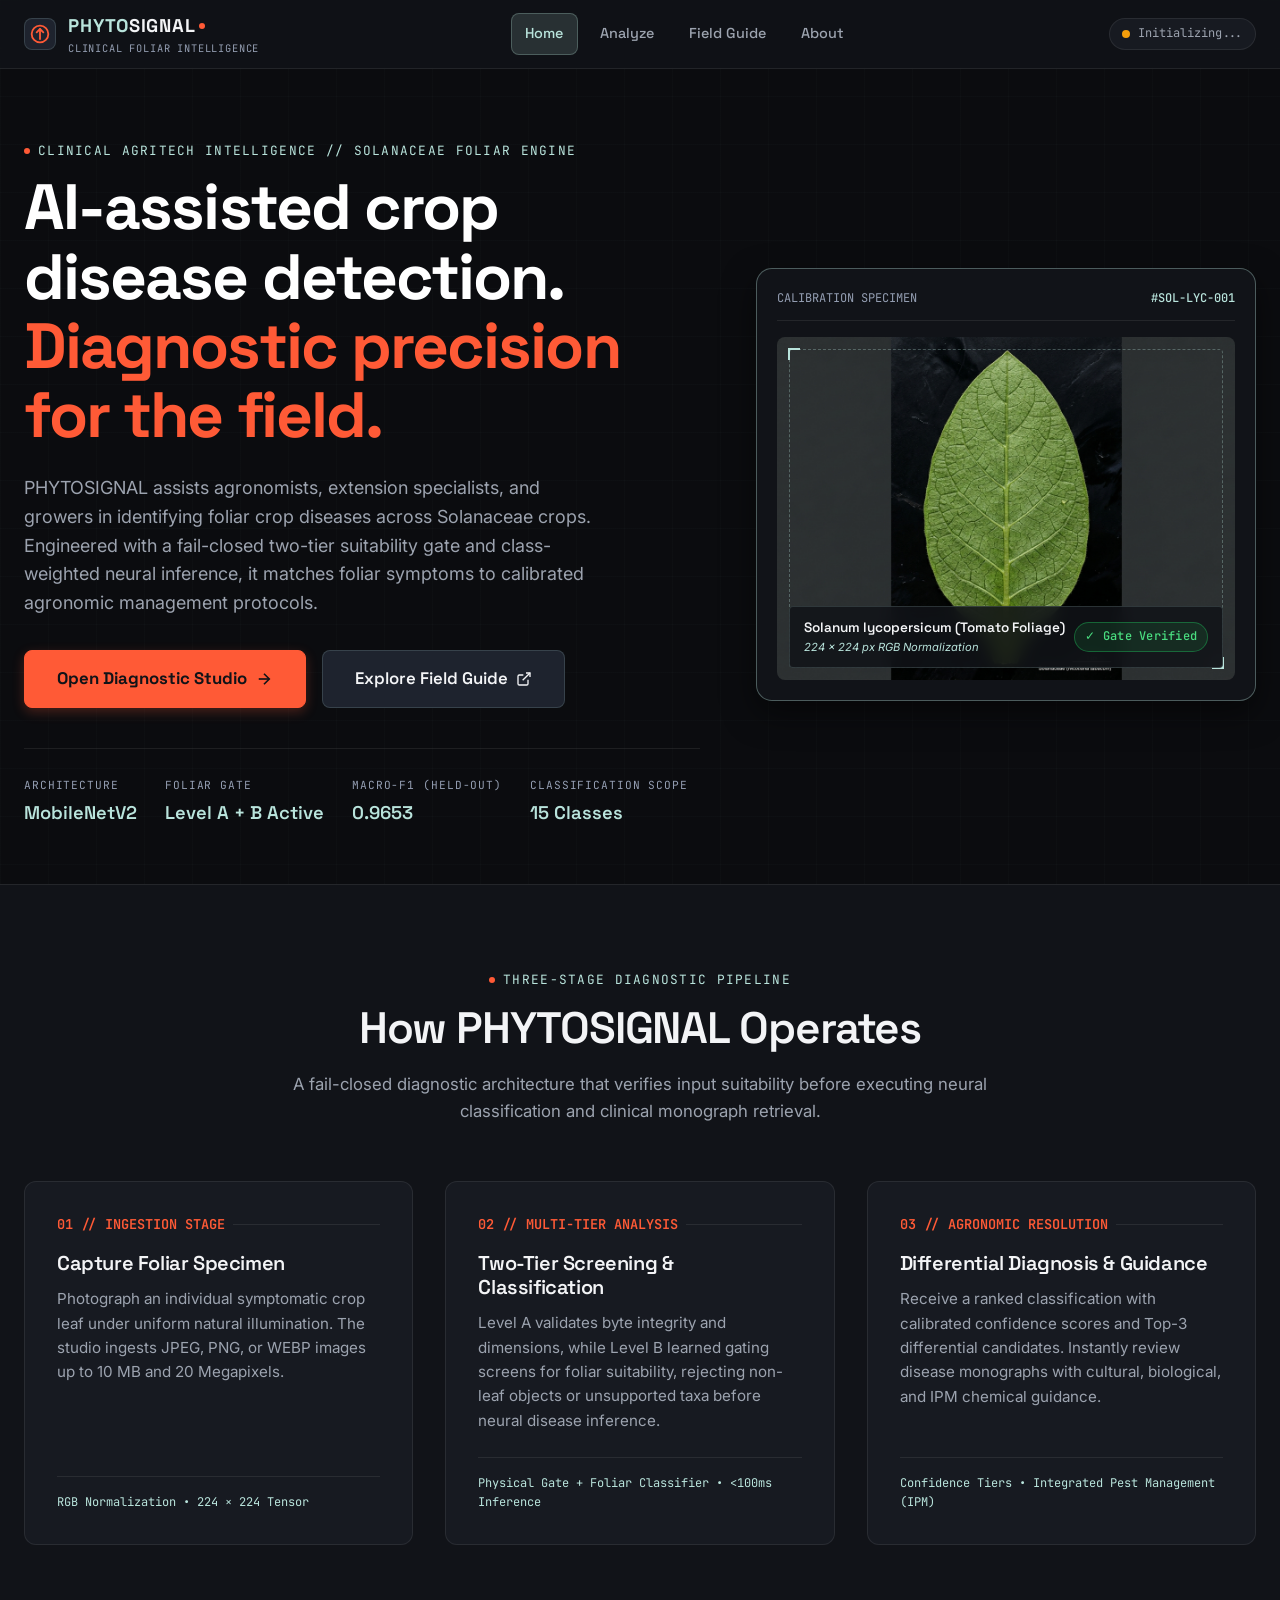
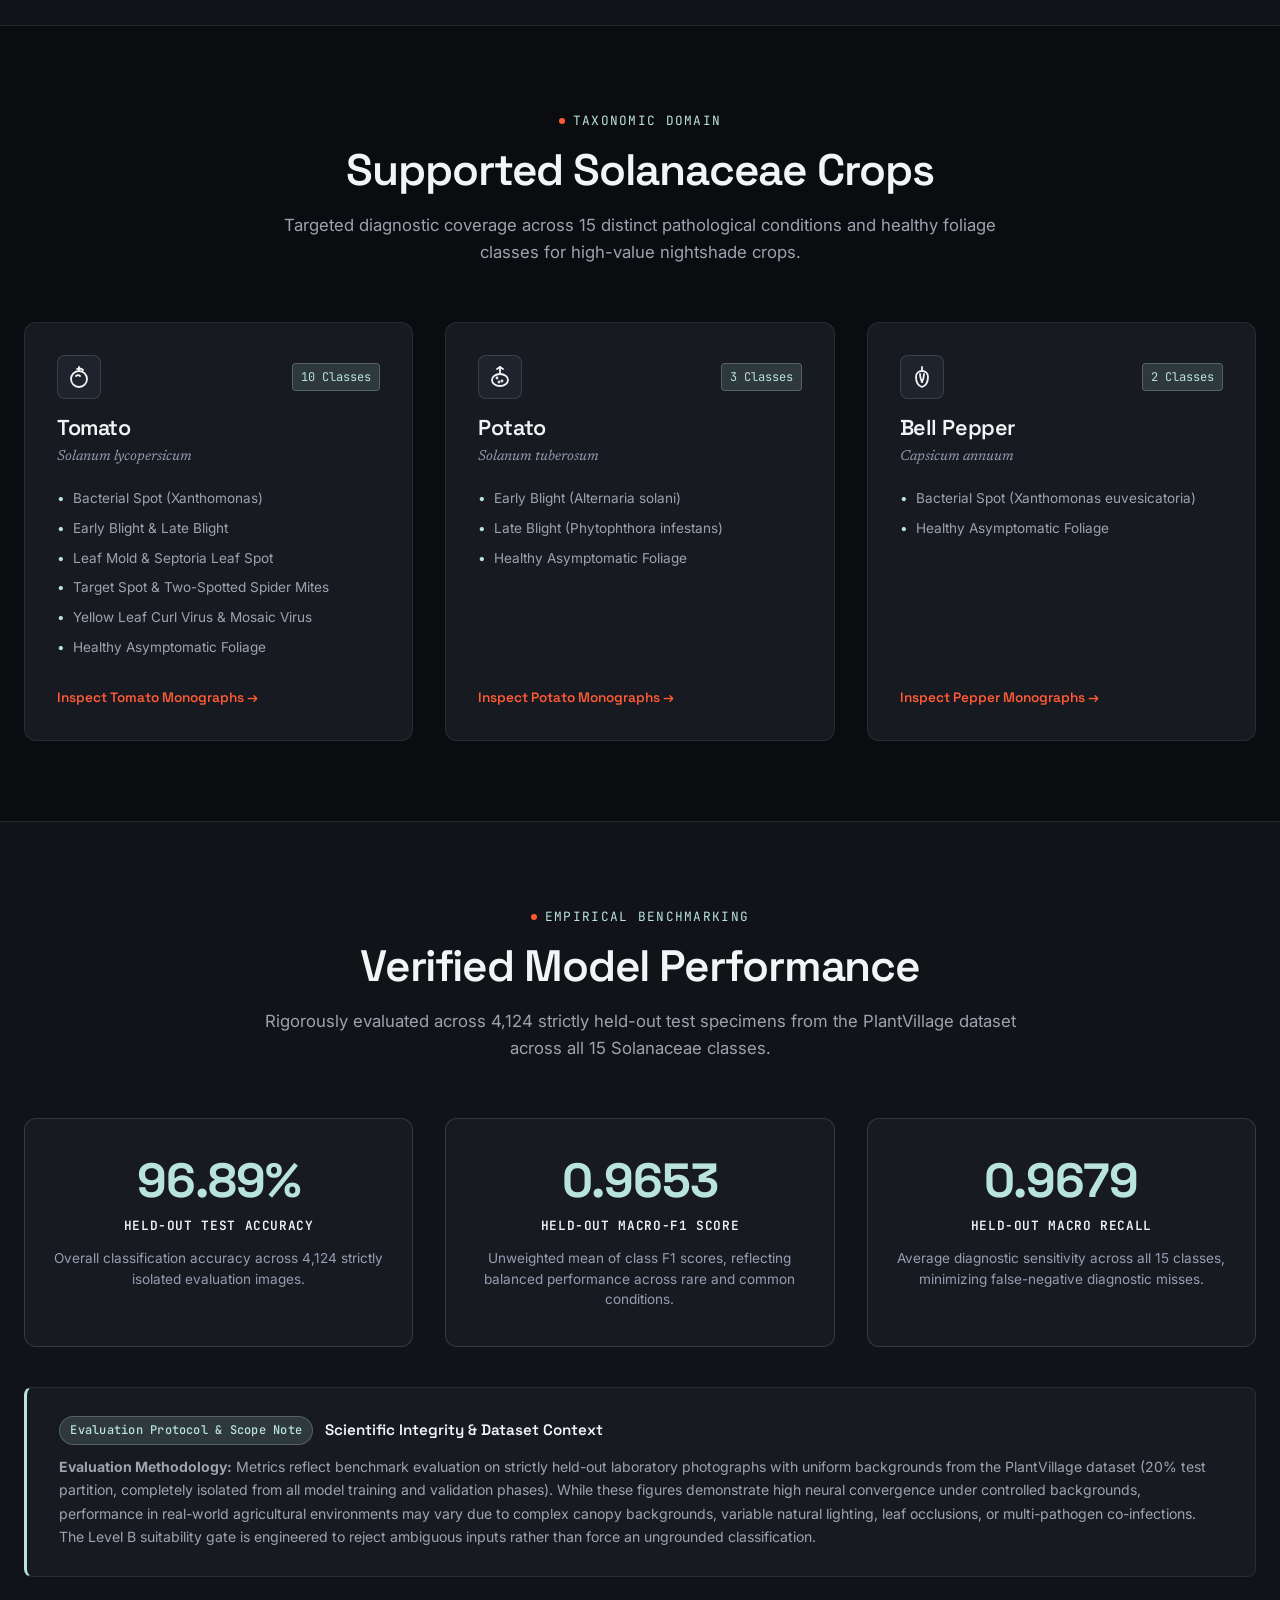
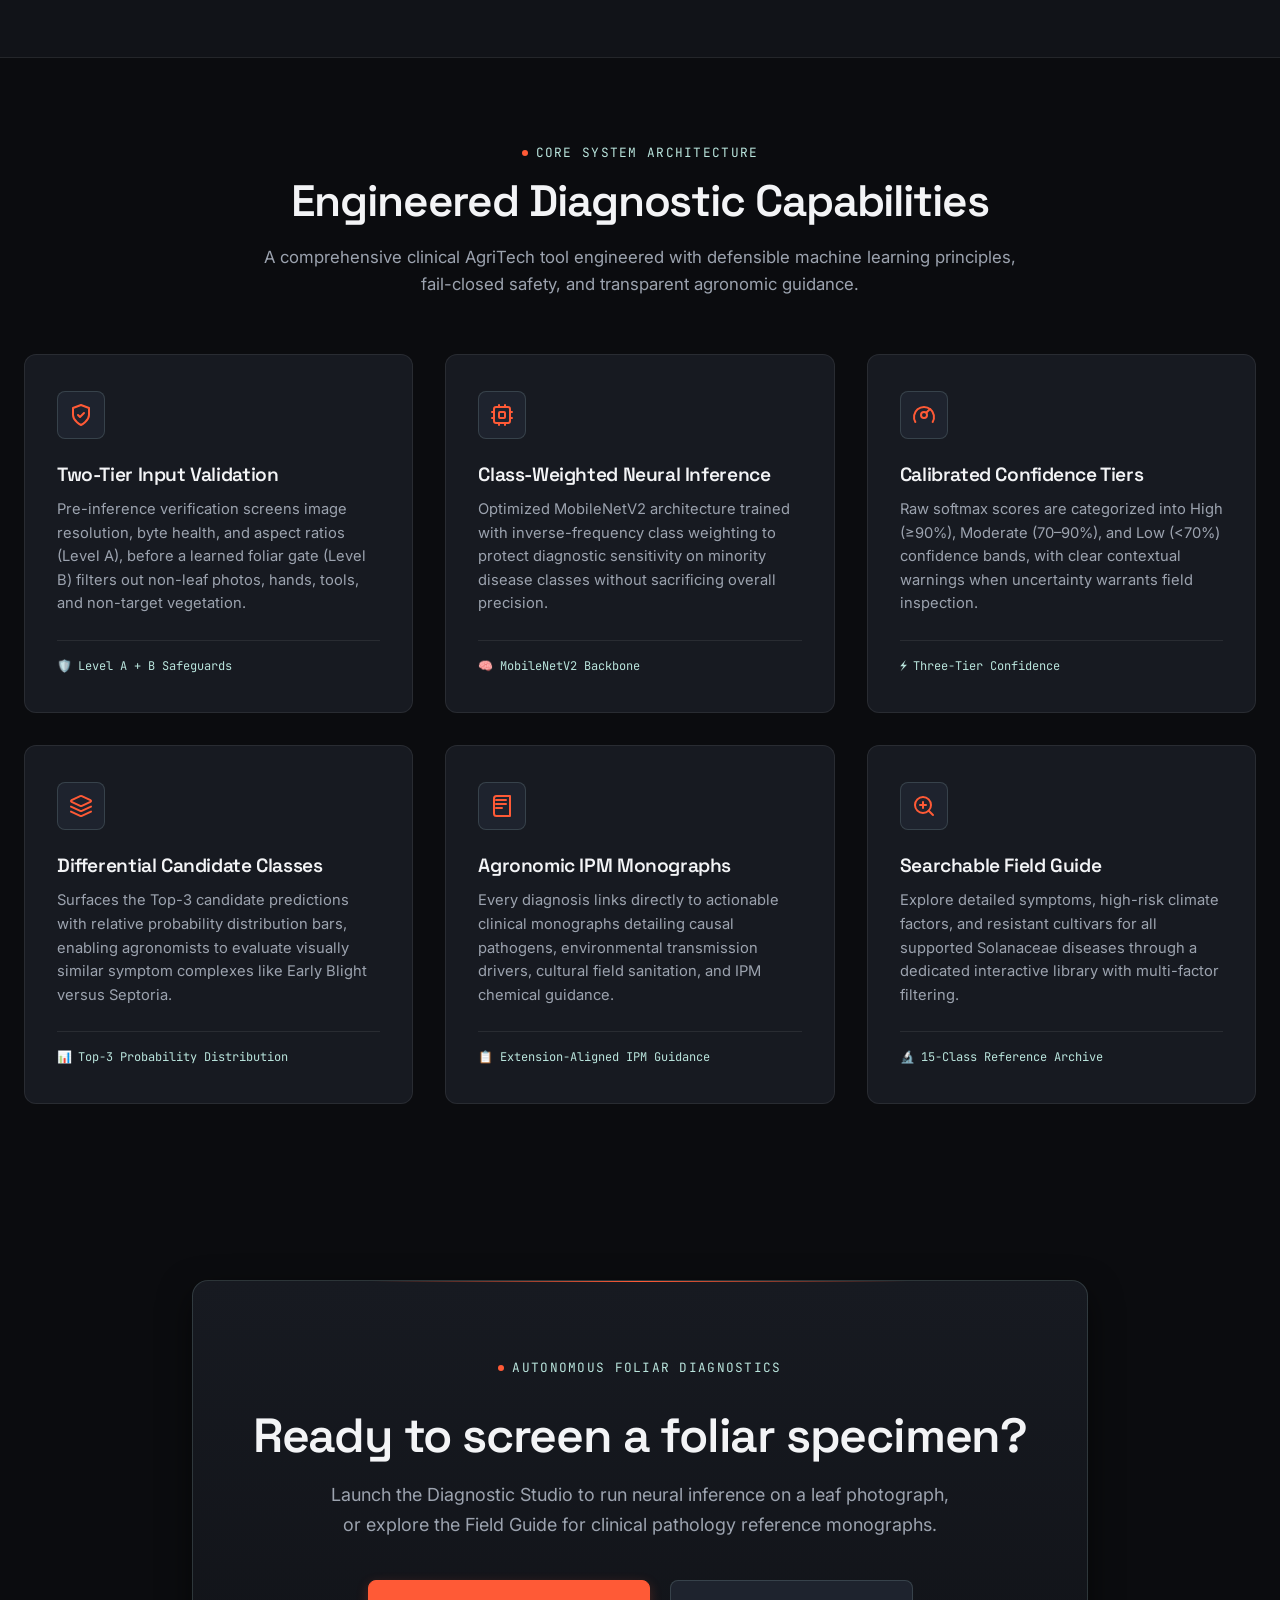
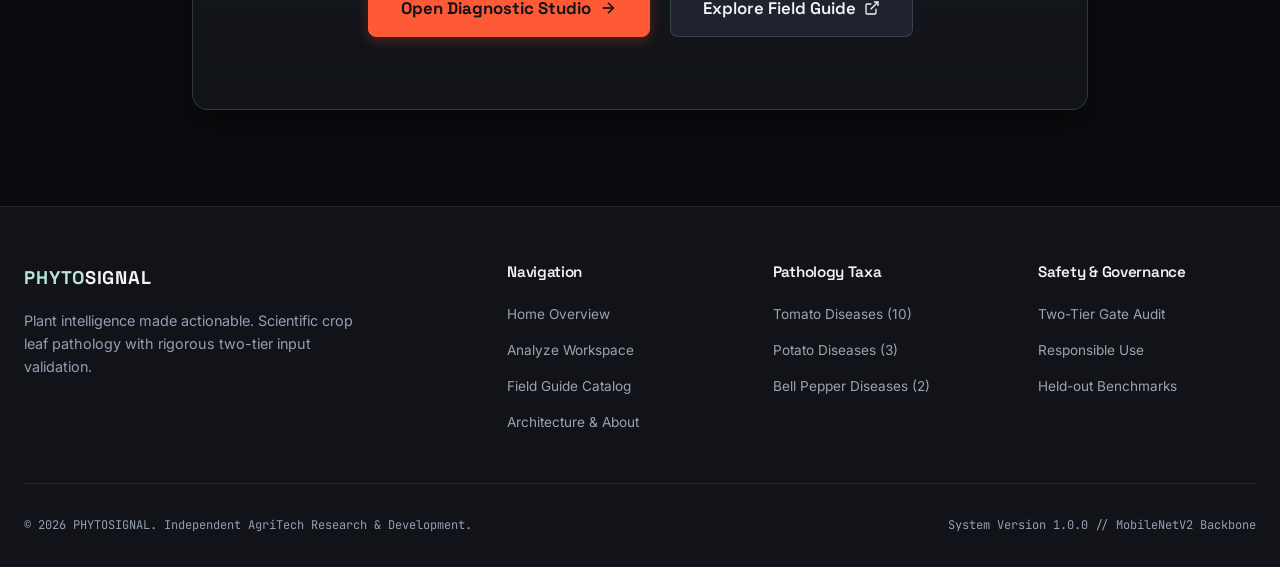
==== commit 32a90f87: "docs: synchronize multi-page architecture, 251-test inventory, and system specifications (Phase 3B)" ====
--- a/frontend/index.html
+++ b/frontend/index.html
@@ -513,7 +513,7 @@
 
       <div class="footer-bottom">
         <span>&copy; 2026 PHYTOSIGNAL. Independent AgriTech Research & Development.</span>
-        <span>Version 2.4.0 // MobileNetV2 Backbone</span>
+        <span>System Version 1.0.0 // MobileNetV2 Backbone</span>
       </div>
     </div>
   </footer>
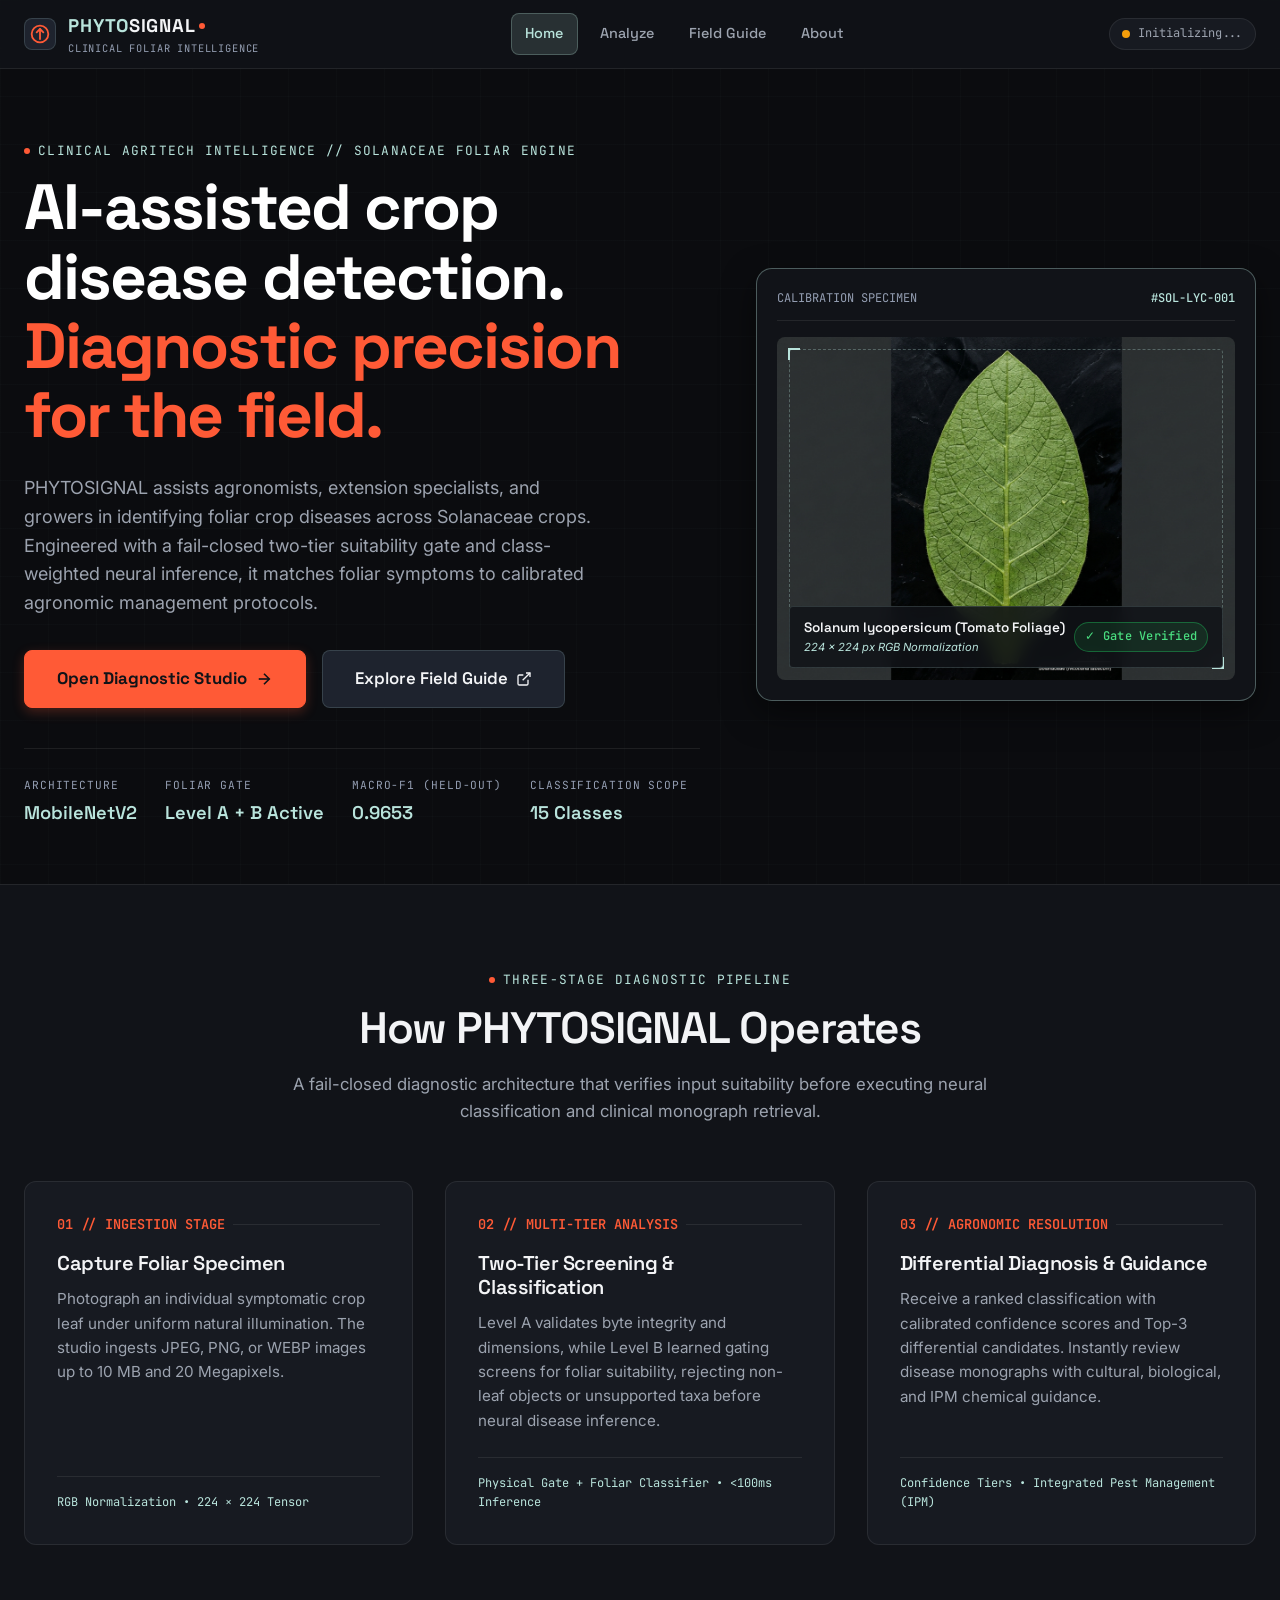
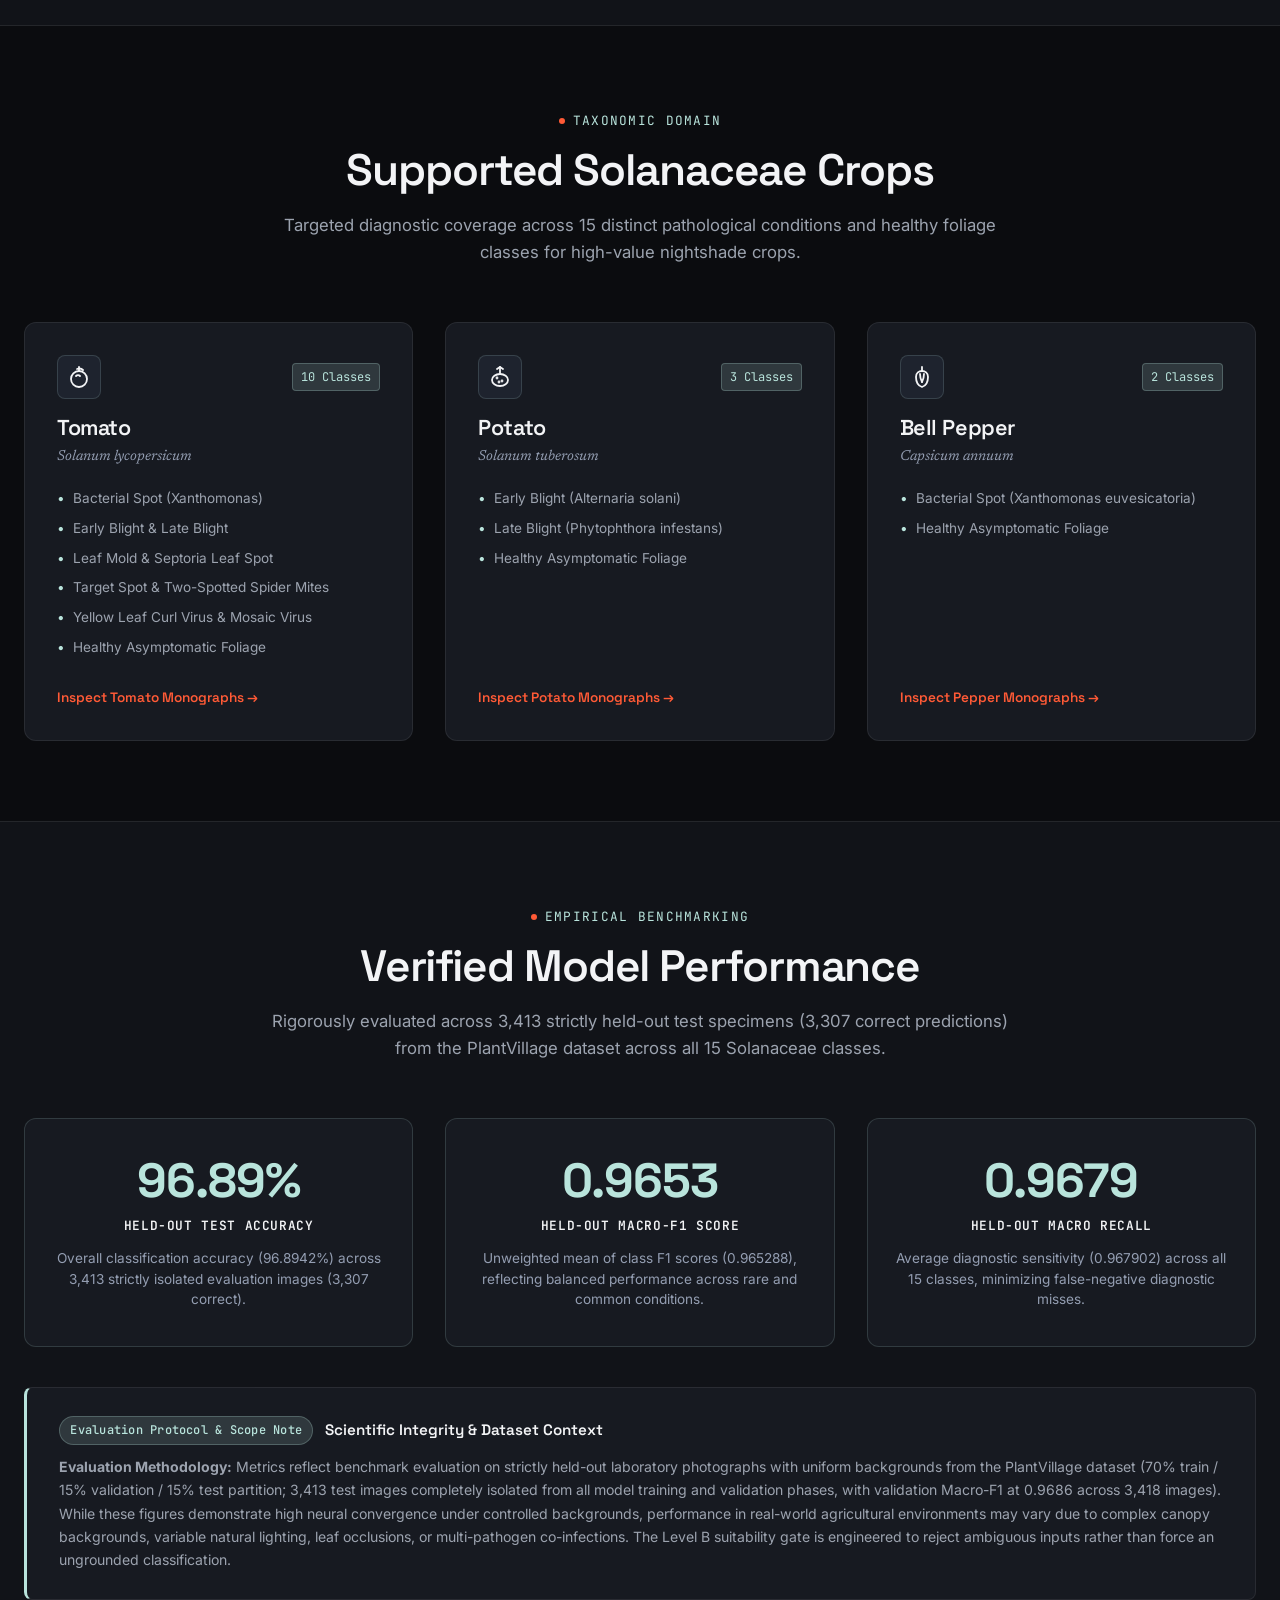
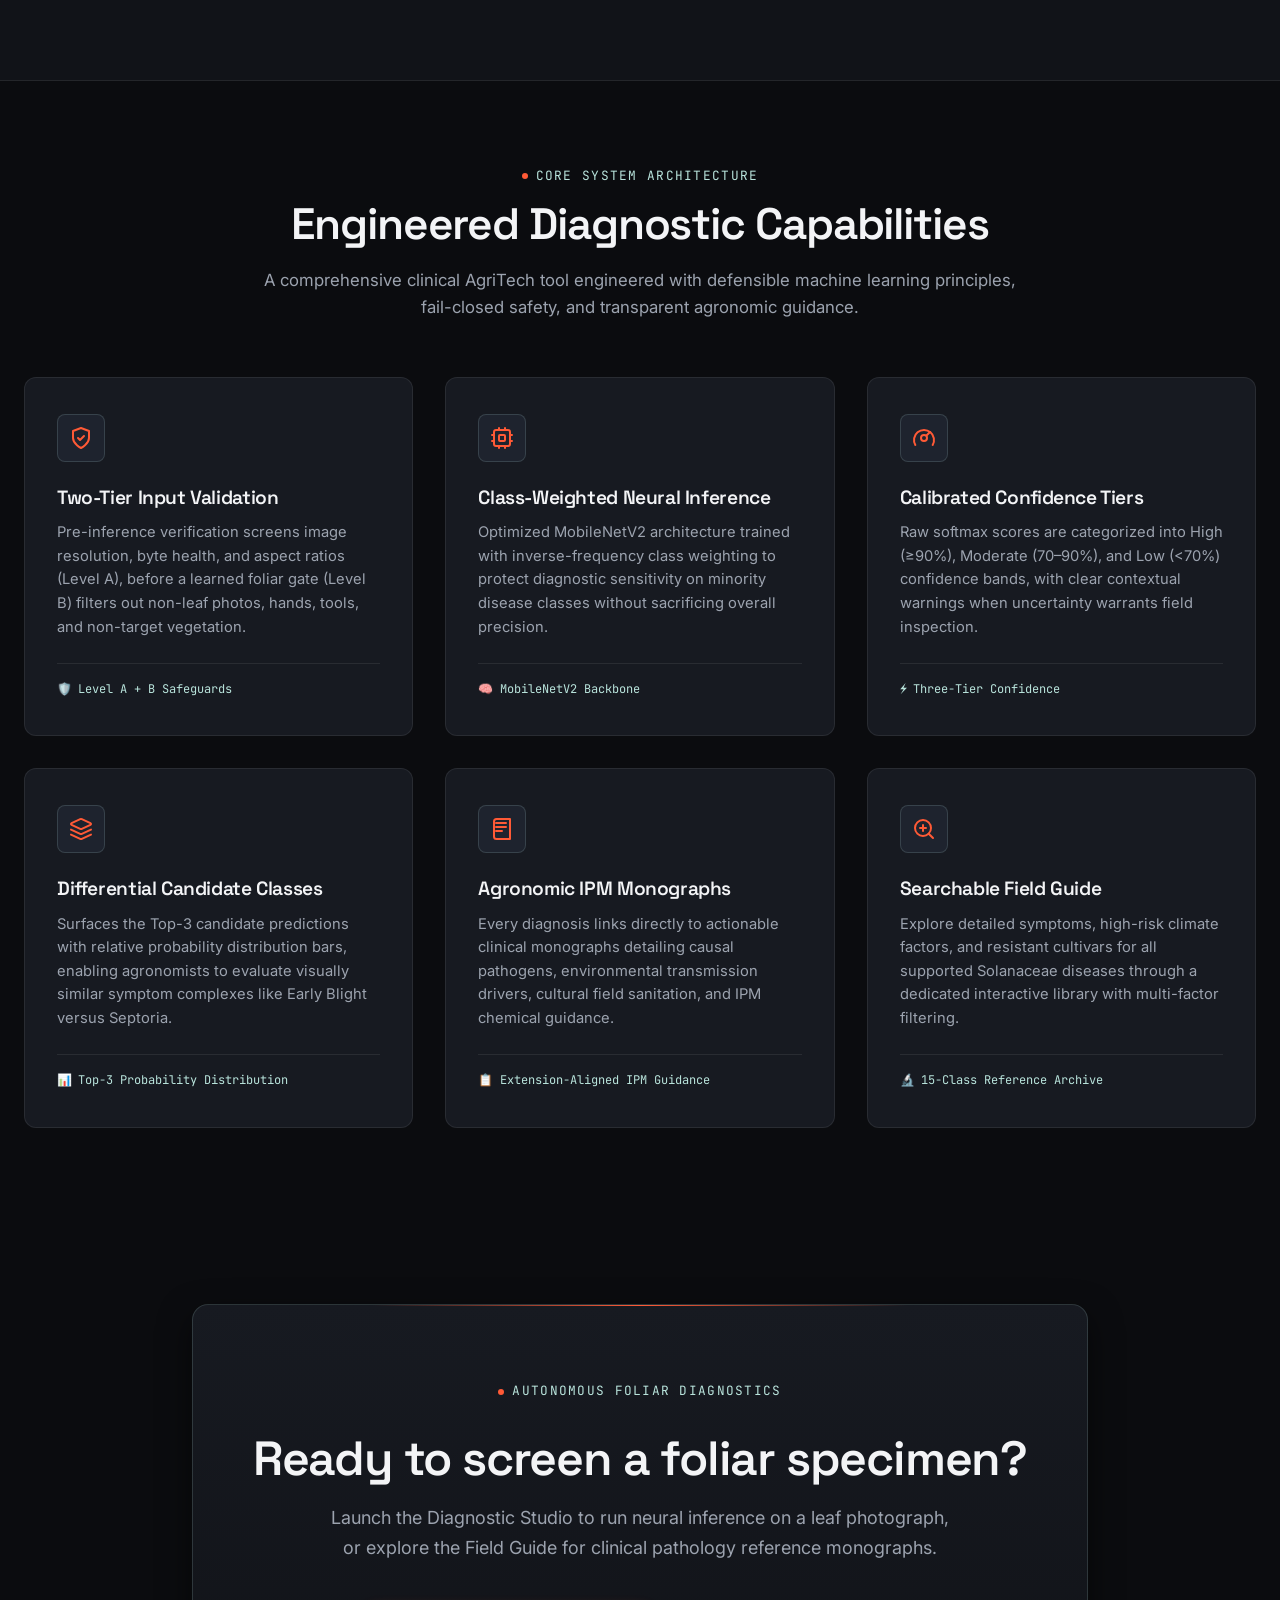
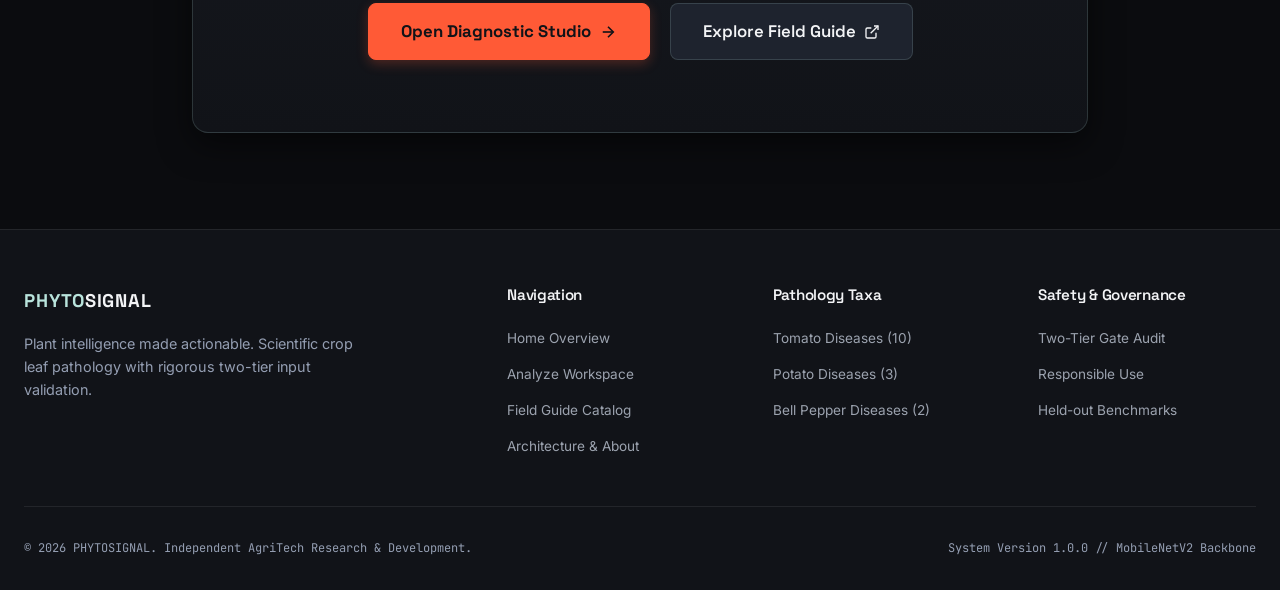
==== commit 98ea3886: "fix: correct homepage metrics, gate documentation, and artifact tracking policy" ====
--- a/frontend/index.html
+++ b/frontend/index.html
@@ -282,7 +282,7 @@
           <div class="kicker">Empirical Benchmarking</div>
           <h2 class="section-title">Verified Model Performance</h2>
           <p class="section-subtitle">
-            Rigorously evaluated across 4,124 strictly held-out test specimens from the PlantVillage dataset across all 15 Solanaceae classes.
+            Rigorously evaluated across 3,413 strictly held-out test specimens (3,307 correct predictions) from the PlantVillage dataset across all 15 Solanaceae classes.
           </p>
         </div>
 
@@ -291,21 +291,21 @@
           <div class="metric-card">
             <div class="metric-card-number">96.89%</div>
             <div class="metric-card-caption">Held-Out Test Accuracy</div>
-            <p class="metric-card-desc">Overall classification accuracy across 4,124 strictly isolated evaluation images.</p>
+            <p class="metric-card-desc">Overall classification accuracy (96.8942%) across 3,413 strictly isolated evaluation images (3,307 correct).</p>
           </div>
 
           <!-- Metric 2: Macro F1 -->
           <div class="metric-card">
             <div class="metric-card-number">0.9653</div>
             <div class="metric-card-caption">Held-Out Macro-F1 Score</div>
-            <p class="metric-card-desc">Unweighted mean of class F1 scores, reflecting balanced performance across rare and common conditions.</p>
+            <p class="metric-card-desc">Unweighted mean of class F1 scores (0.965288), reflecting balanced performance across rare and common conditions.</p>
           </div>
 
           <!-- Metric 3: Macro Recall -->
           <div class="metric-card">
             <div class="metric-card-number">0.9679</div>
             <div class="metric-card-caption">Held-Out Macro Recall</div>
-            <p class="metric-card-desc">Average diagnostic sensitivity across all 15 classes, minimizing false-negative diagnostic misses.</p>
+            <p class="metric-card-desc">Average diagnostic sensitivity (0.967902) across all 15 classes, minimizing false-negative diagnostic misses.</p>
           </div>
         </div>
 
@@ -316,7 +316,7 @@
             <span class="disclaimer-title">Scientific Integrity & Dataset Context</span>
           </div>
           <p class="disclaimer-text">
-            <strong>Evaluation Methodology:</strong> Metrics reflect benchmark evaluation on strictly held-out laboratory photographs with uniform backgrounds from the PlantVillage dataset (20% test partition, completely isolated from all model training and validation phases). While these figures demonstrate high neural convergence under controlled backgrounds, performance in real-world agricultural environments may vary due to complex canopy backgrounds, variable natural lighting, leaf occlusions, or multi-pathogen co-infections. The Level B suitability gate is engineered to reject ambiguous inputs rather than force an ungrounded classification.
+            <strong>Evaluation Methodology:</strong> Metrics reflect benchmark evaluation on strictly held-out laboratory photographs with uniform backgrounds from the PlantVillage dataset (70% train / 15% validation / 15% test partition; 3,413 test images completely isolated from all model training and validation phases, with validation Macro-F1 at 0.9686 across 3,418 images). While these figures demonstrate high neural convergence under controlled backgrounds, performance in real-world agricultural environments may vary due to complex canopy backgrounds, variable natural lighting, leaf occlusions, or multi-pathogen co-infections. The Level B suitability gate is engineered to reject ambiguous inputs rather than force an ungrounded classification.
           </p>
         </div>
       </div>
